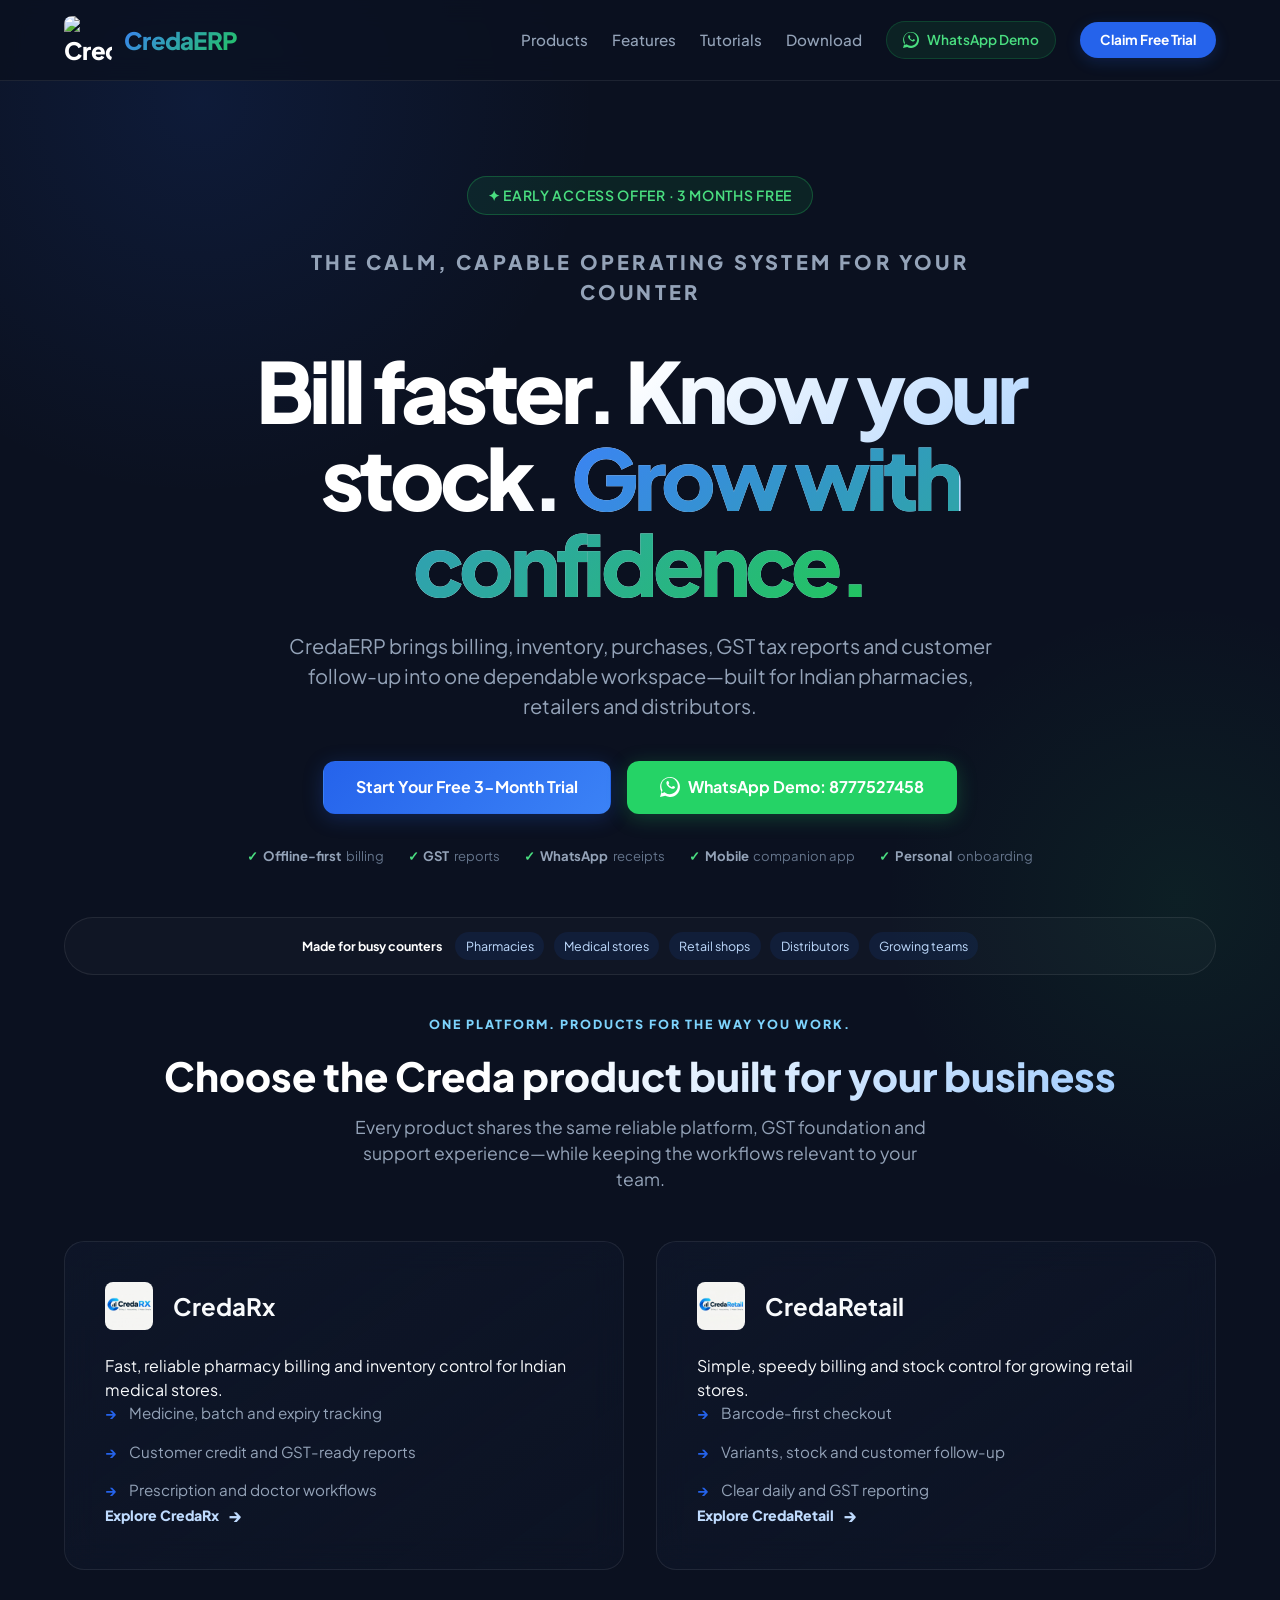
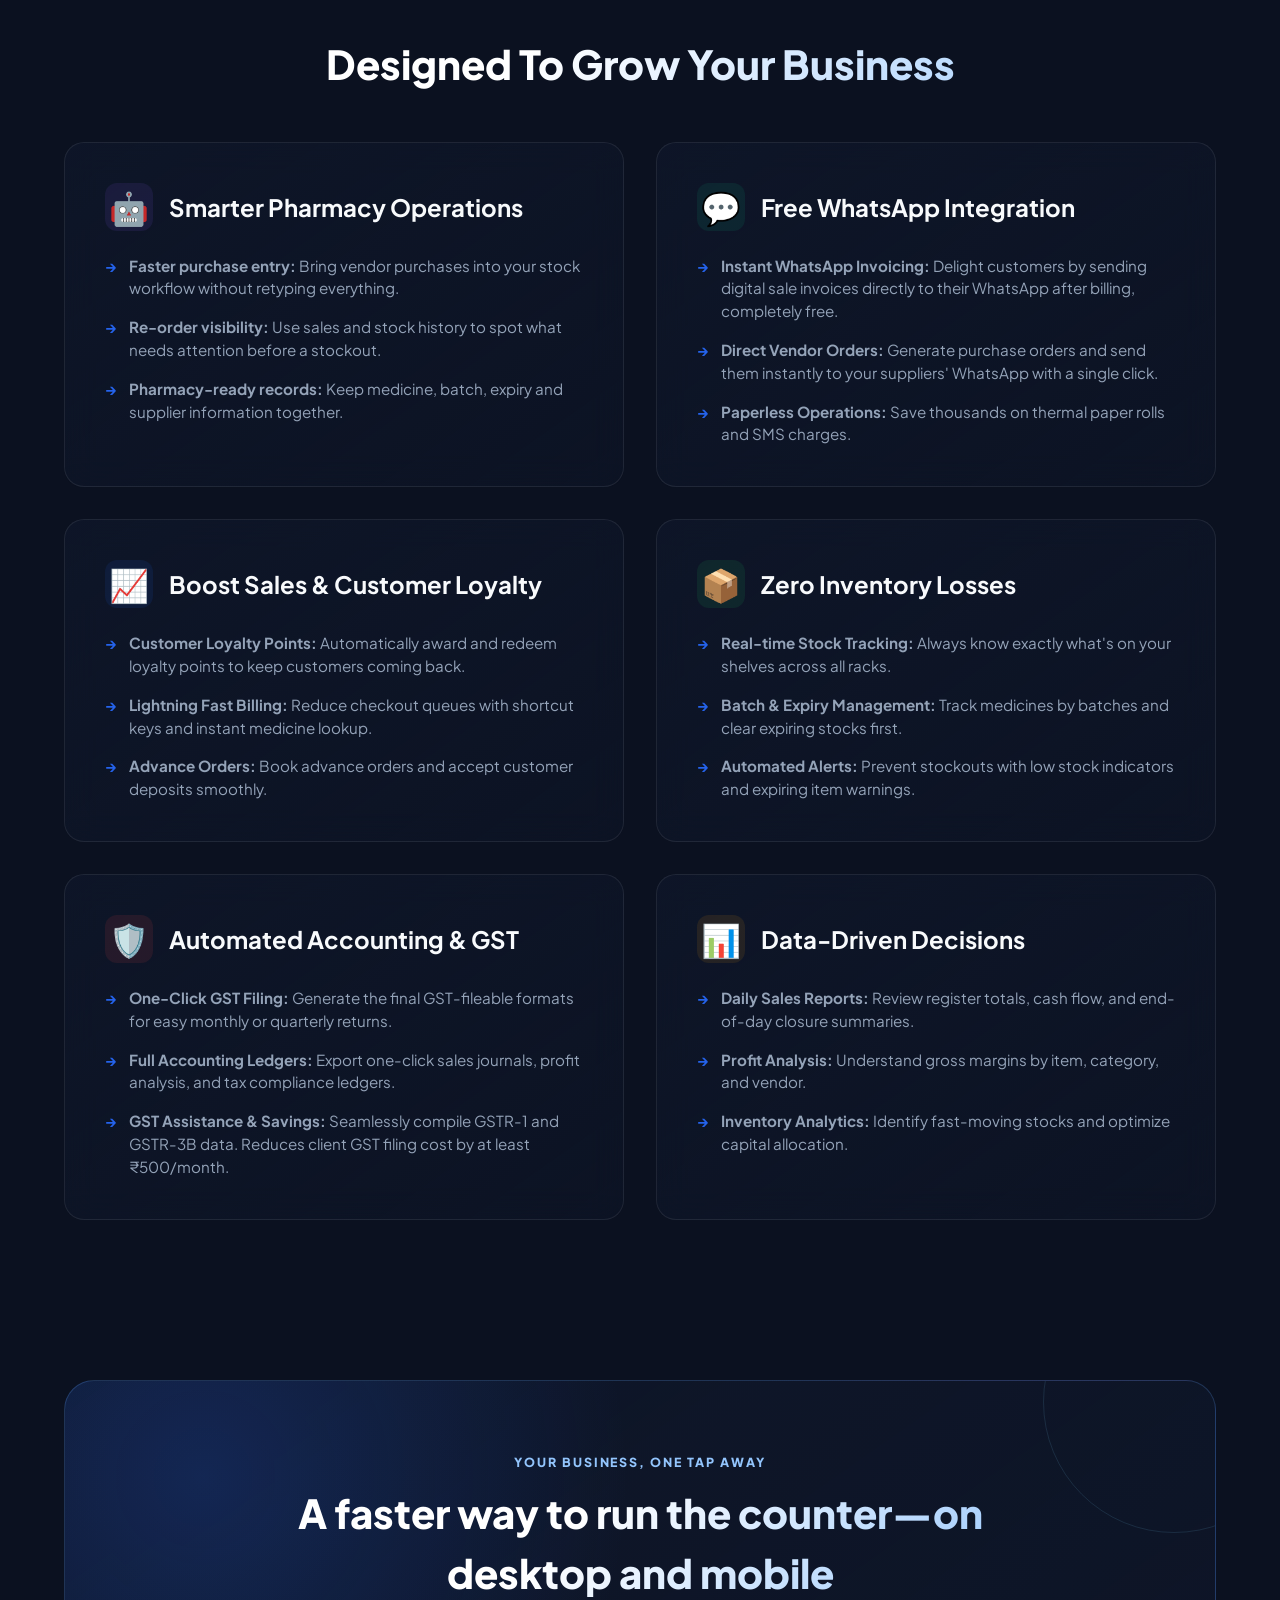
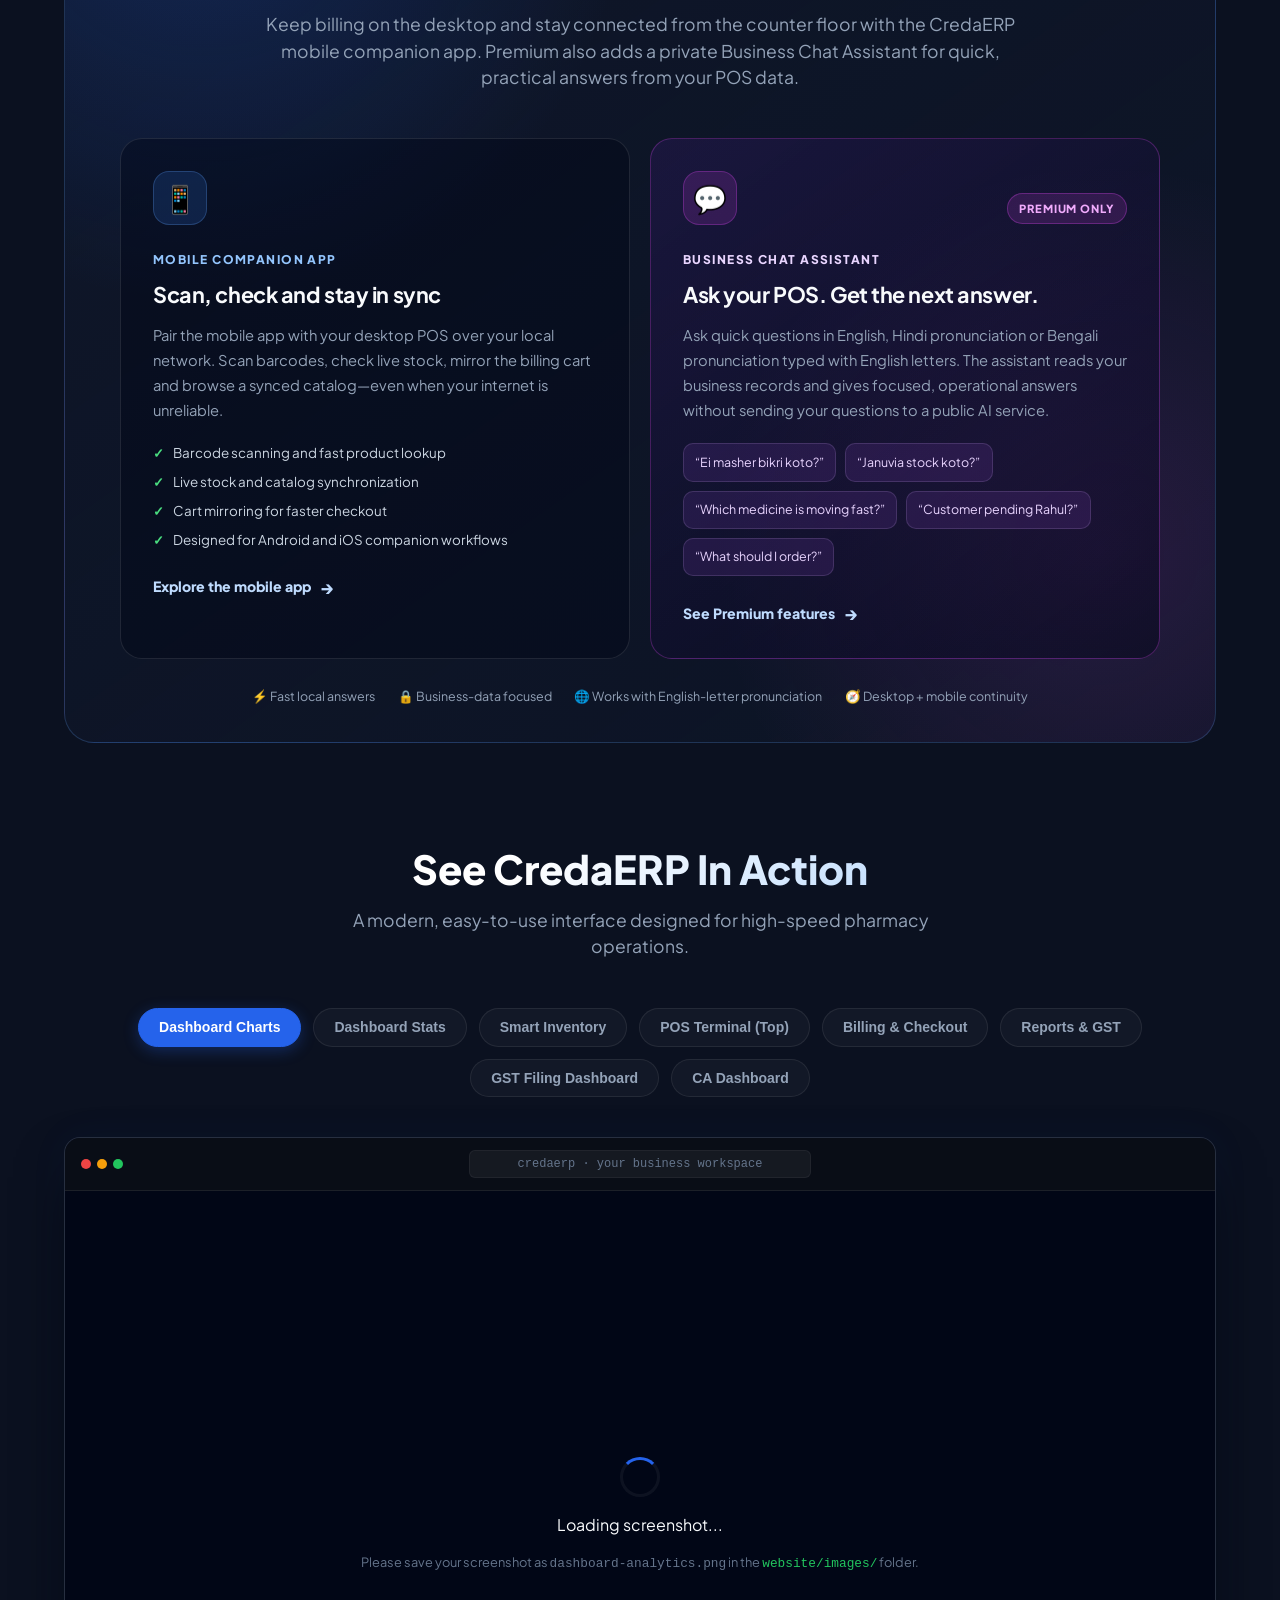
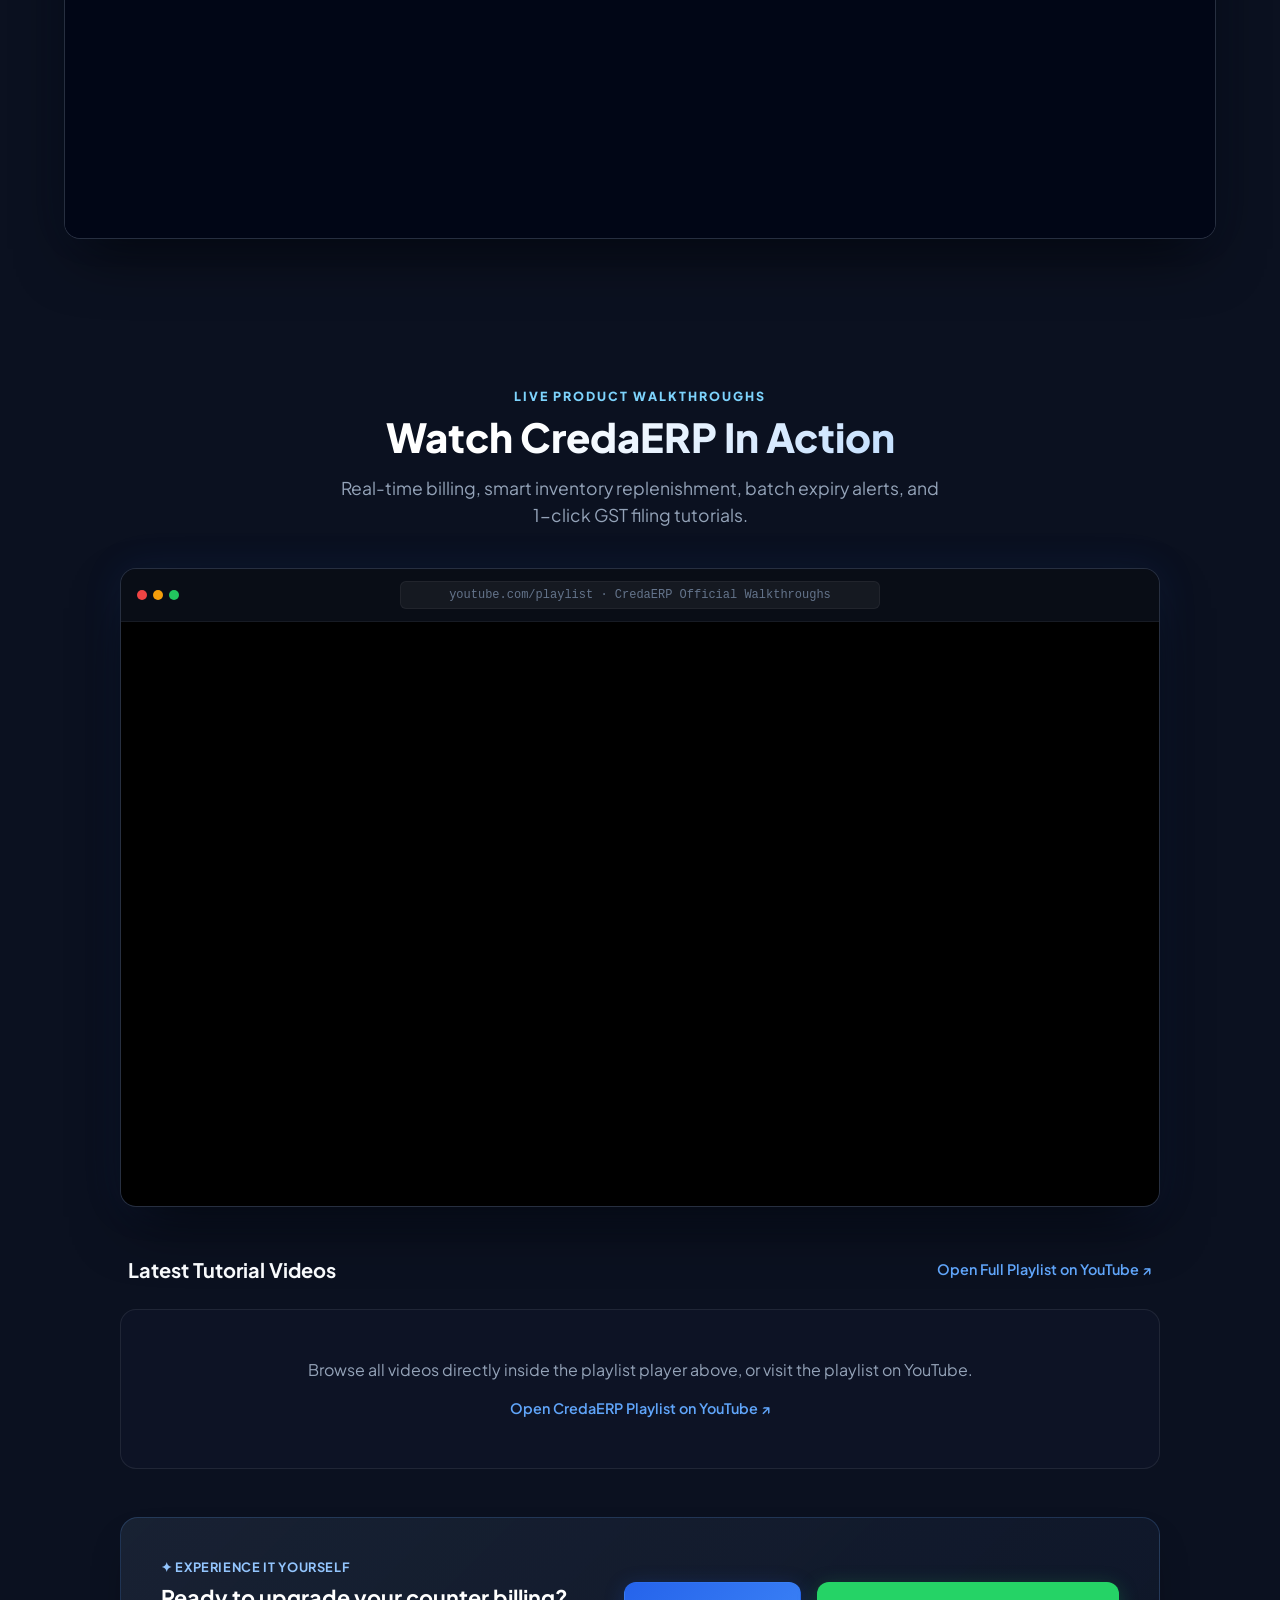
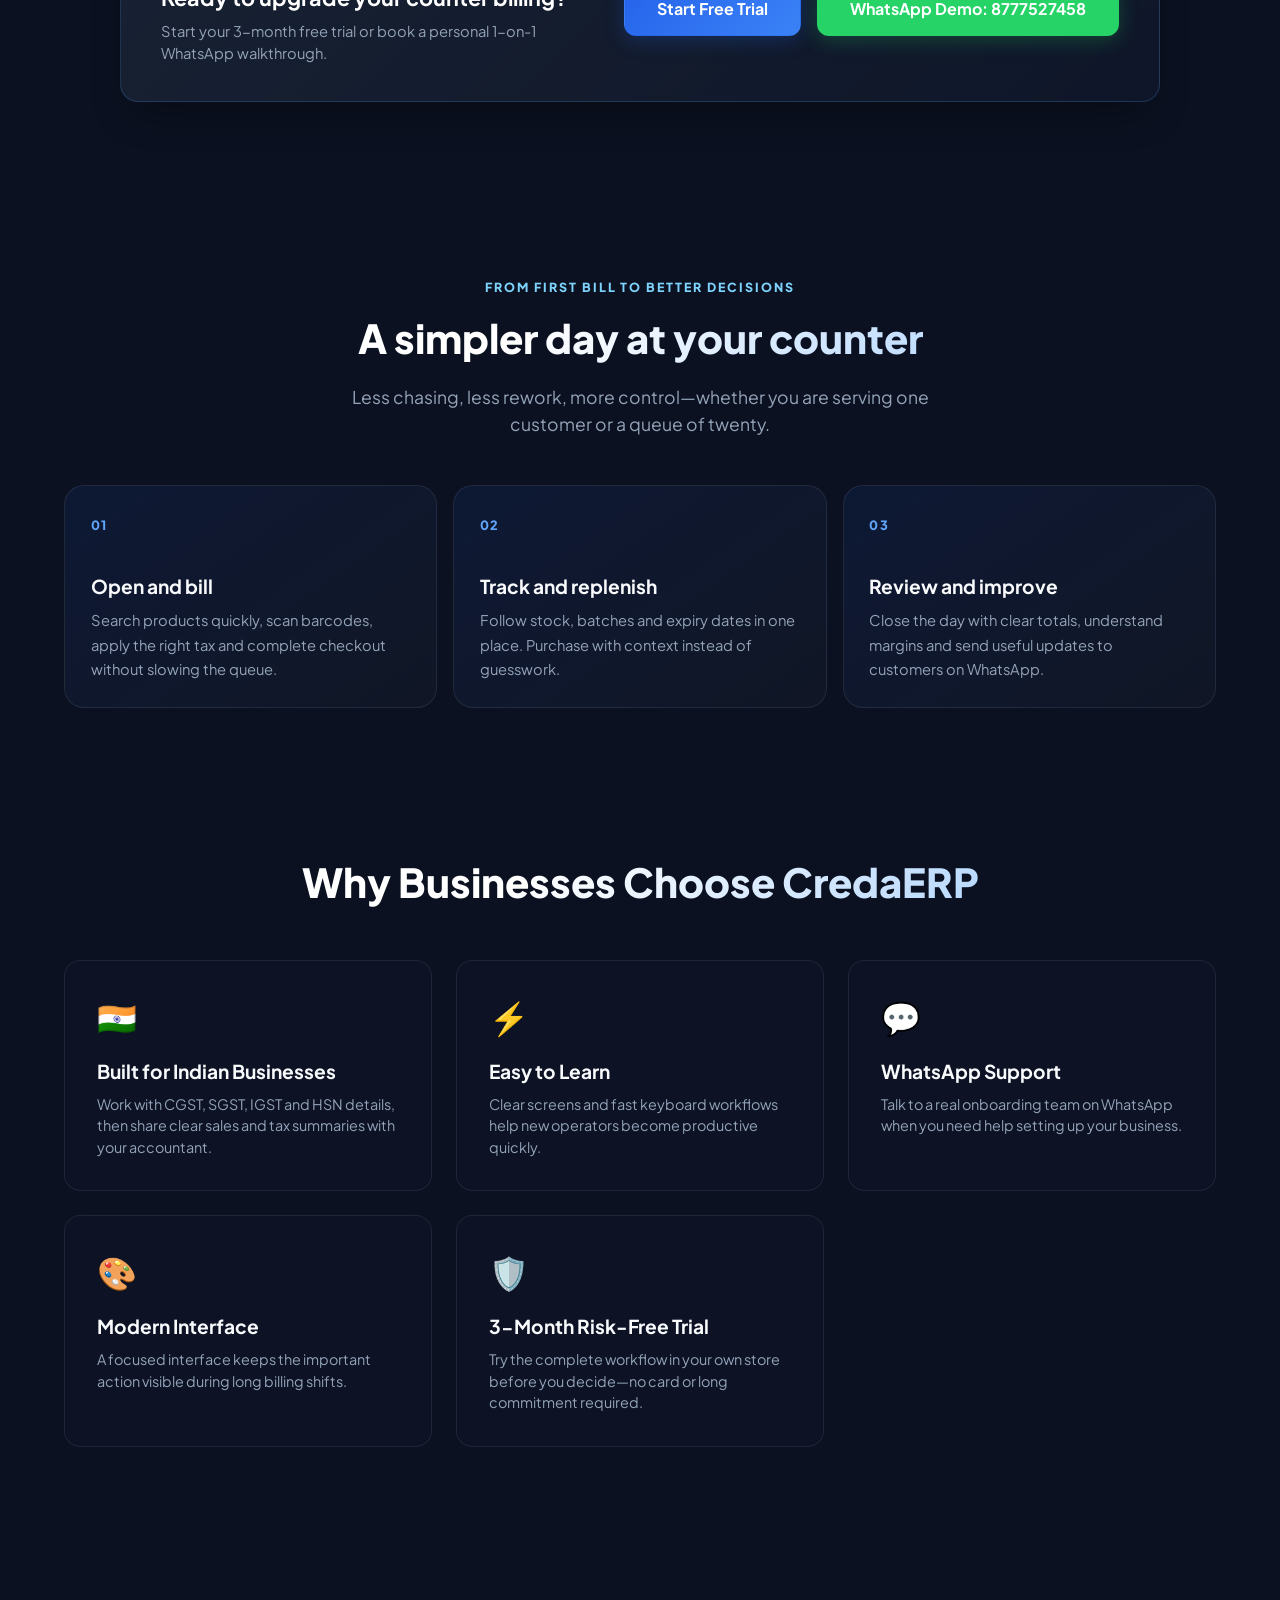
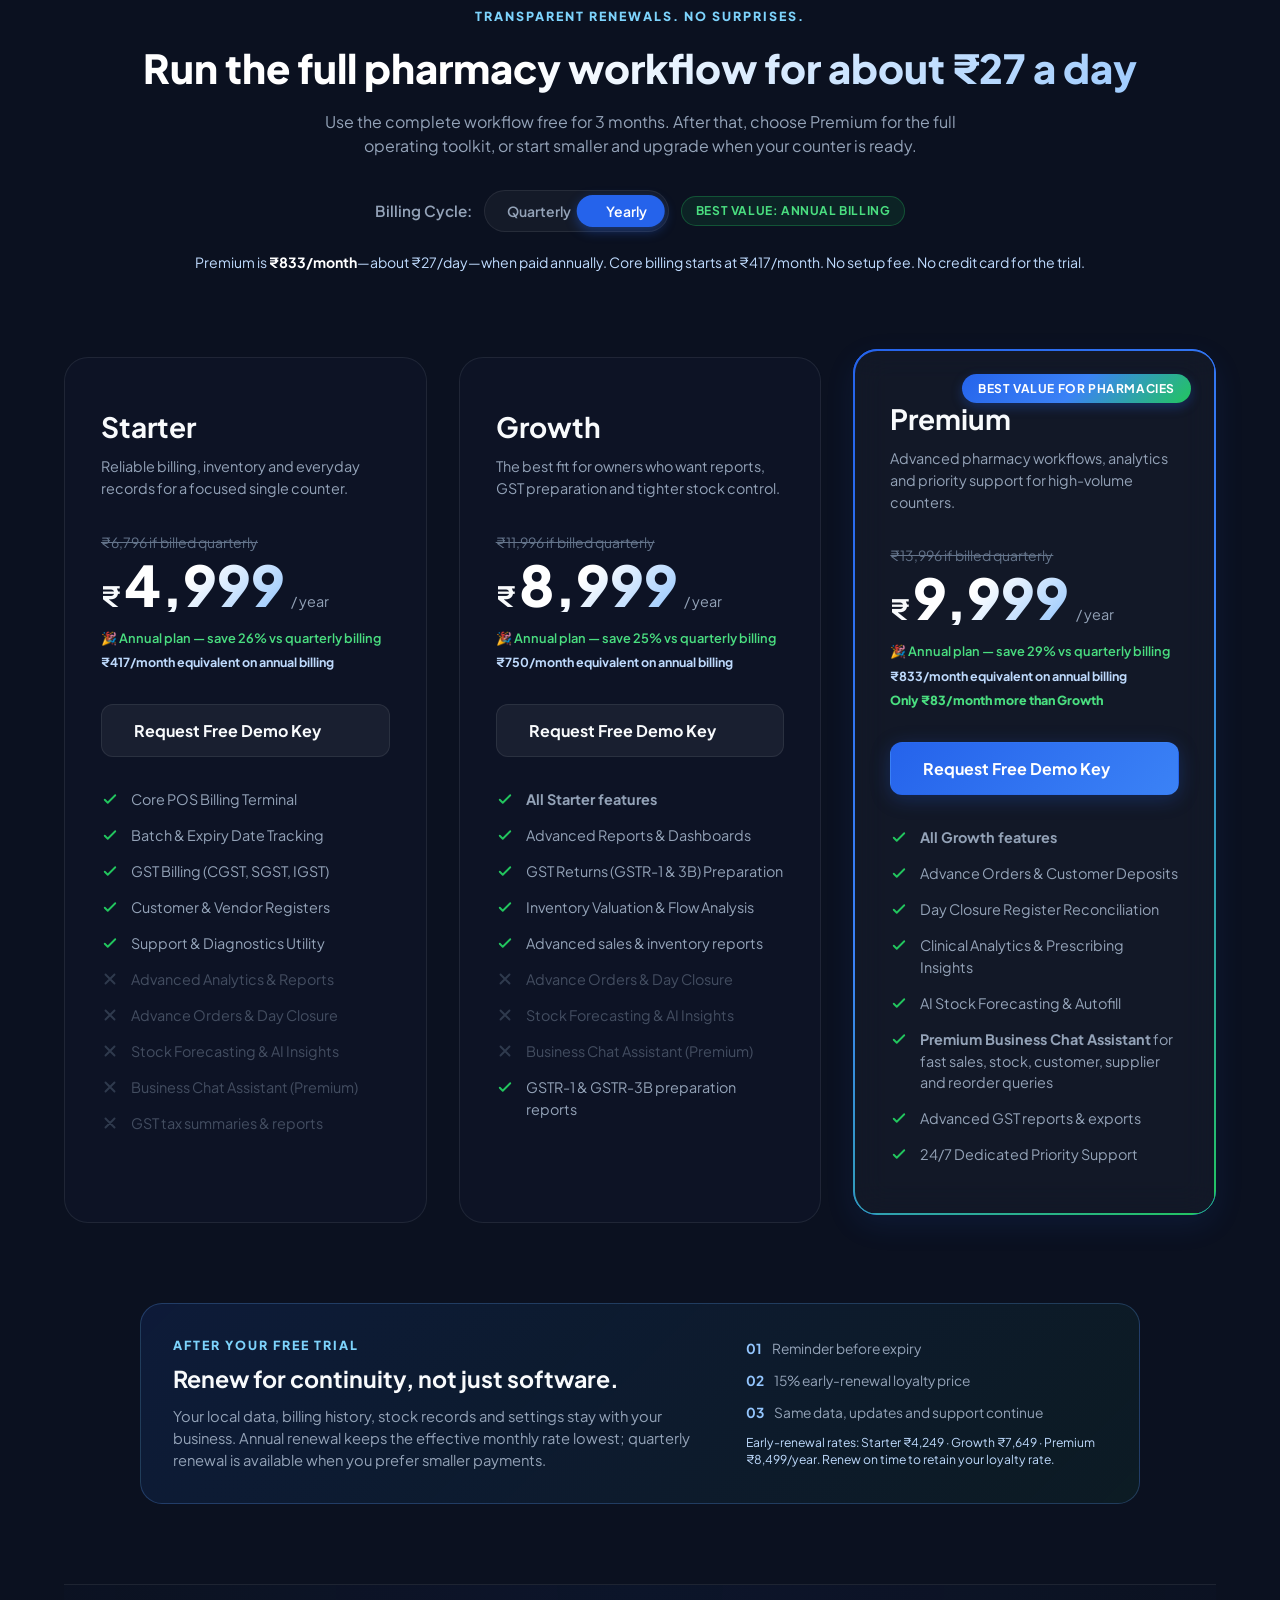
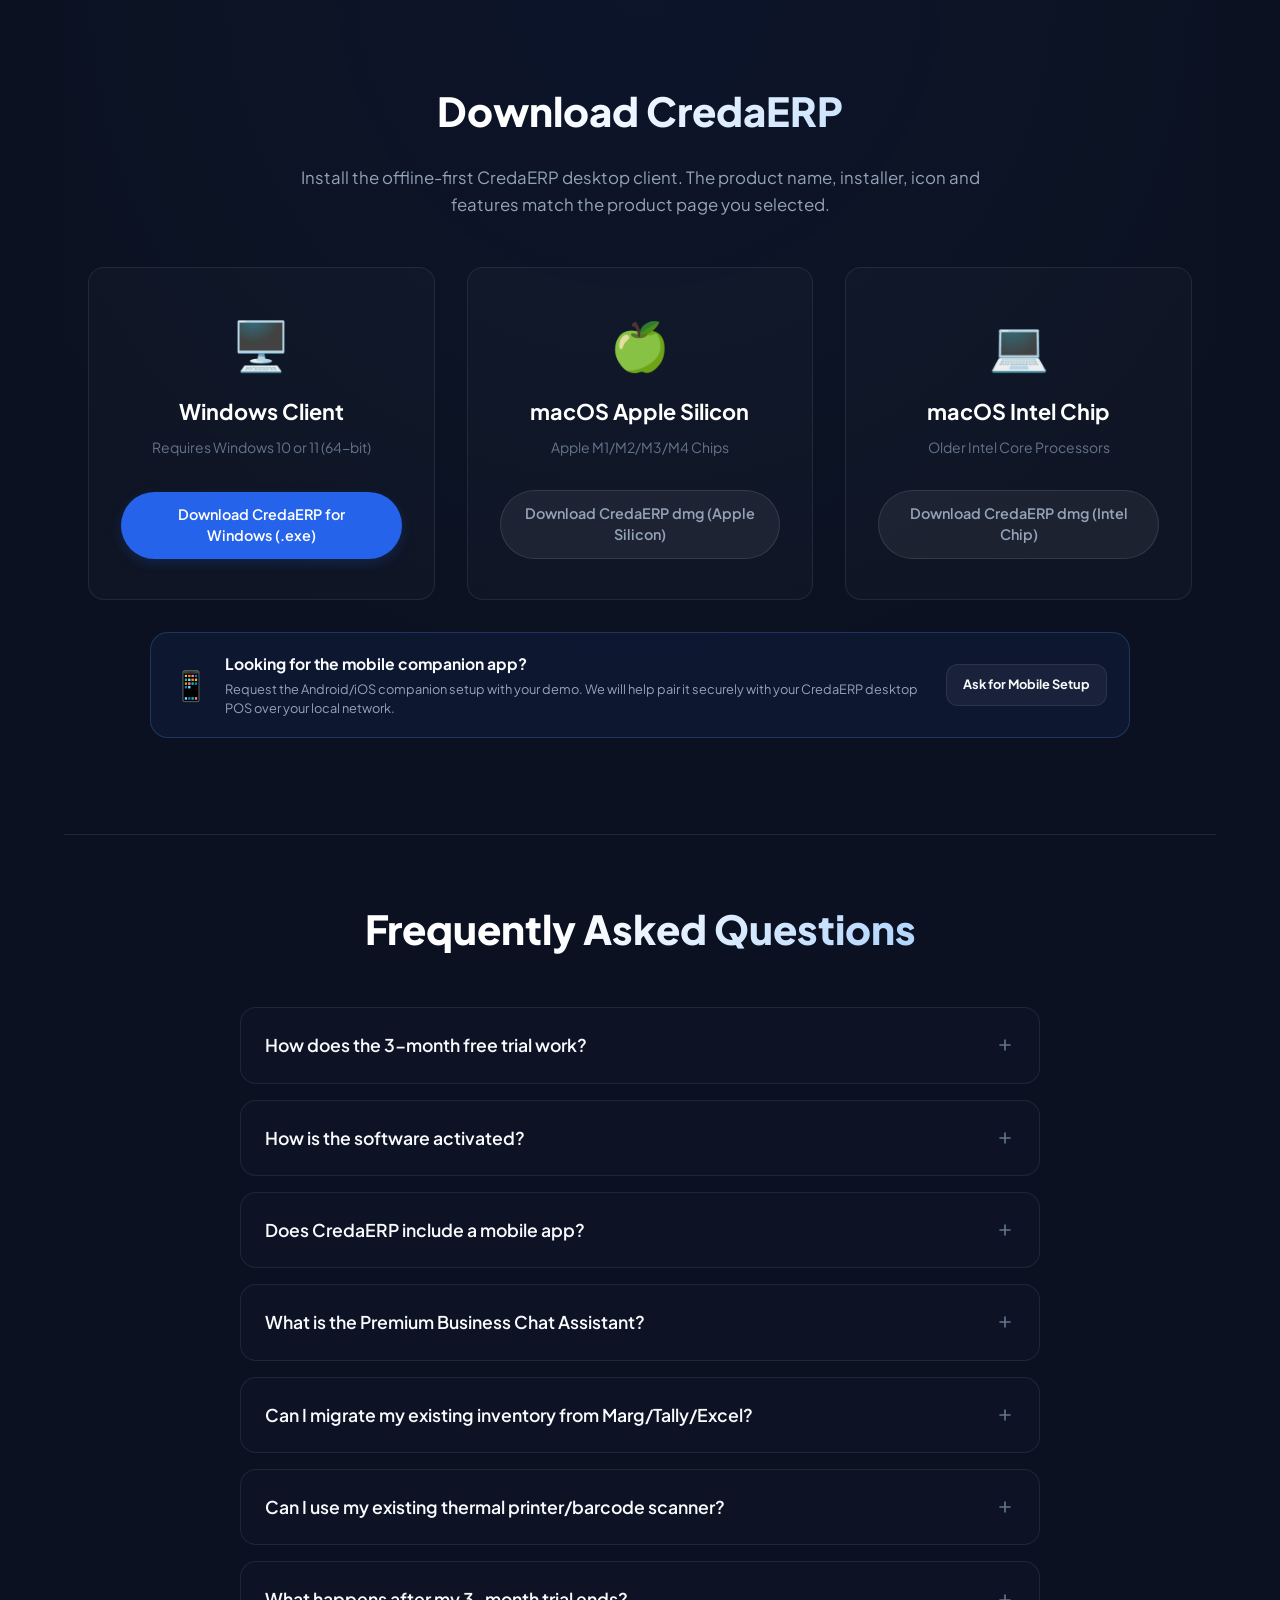
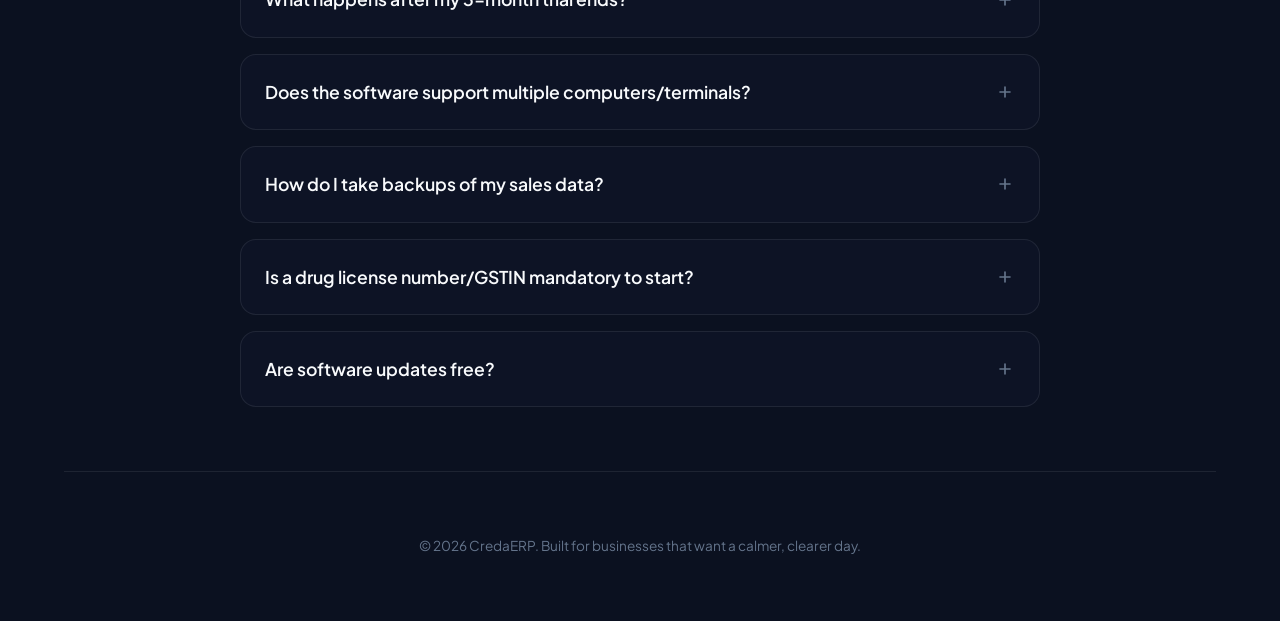
==== index.html @ e505ffbe "feat(landing): integrate auto-updating youtube playlist video showcase and tutorials section" ====
<!DOCTYPE html>
<html lang="en">
<head>
    <meta charset="UTF-8">
    <meta name="viewport" content="width=device-width, initial-scale=1.0">
    <title>CredaERP | Fast, Offline Billing & Inventory Software for Indian Businesses</title>
    <meta name="description" content="Run your pharmacy, retail shop or distribution counter with fast offline billing, batch and expiry control, GST-ready reports, WhatsApp receipts and simple business insights. Try CredaERP free for 3 months.">
    <meta name="theme-color" content="#07111f">
    <link rel="stylesheet" href="style.css">
</head>
<body>

    <!-- Header Navigation -->
    <nav class="navbar">
        <div class="nav-container">
            <a href="#" class="logo">
                <img src="images/logo.jpg" alt="CredaERP Logo" class="logo-img">
                <span class="brand-wordmark">CredaERP</span>
            </a>
            <div class="nav-links">
                <a href="#products">Products</a>
                <a href="#features">Features</a>
                <a href="#tutorials">Tutorials</a>
                <a href="#download">Download</a>
                <a href="https://wa.me/918777527458" class="nav-whatsapp-btn" target="_blank">
                    <svg width="16" height="16" fill="currentColor" viewBox="0 0 24 24"><path d="M.057 24l1.687-6.163c-1.041-1.804-1.588-3.849-1.587-5.946C.06 5.348 5.397.01 12.008.01c3.202.001 6.212 1.246 8.477 3.514 2.266 2.268 3.507 5.28 3.505 8.484-.004 6.657-5.34 11.997-11.953 11.997-2.005-.001-3.973-.502-5.724-1.458L0 24zm6.59-4.846c1.6.95 3.188 1.449 4.825 1.451 5.436 0 9.859-4.42 9.863-9.864.002-2.634-1.02-5.11-2.884-6.978C16.59 1.897 14.113.872 11.477.872c-5.448 0-9.873 4.417-9.877 9.861-.001 1.77.461 3.5 1.34 5.024l-.993 3.63 3.71-.973zm11.365-7.447c-.29-.145-1.716-.848-1.982-.946-.265-.097-.459-.145-.653.145-.19.29-.738.946-.906 1.14-.167.19-.335.213-.625.069-1.523-.76-2.585-1.286-3.606-3.045-.27-.463.27-.429.773-1.43.084-.17.042-.317-.02-.463-.063-.146-.554-1.336-.76-1.83-.2-.485-.404-.42-.554-.427-.143-.008-.308-.009-.473-.009-.166 0-.436.062-.663.308-.228.246-.87.85-.87 2.07 0 1.22.887 2.4.985 2.54.097.14 1.745 2.664 4.225 3.733.59.255 1.05.407 1.41.52.593.189 1.133.162 1.558.098.474-.071 1.716-.7 1.96-1.378.246-.677.246-1.258.172-1.378-.074-.12-.27-.193-.56-.338z"/></svg>
                    WhatsApp Demo
                </a>
                <a href="#pricing" class="nav-cta-btn">Claim Free Trial</a>
            </div>
        </div>
    </nav>

    <div class="container">
        <!-- Hero Section -->
        <header class="hero">
            <div class="trial-badge">
                ✦ Early access offer · 3 months free
            </div>
            <p class="hero-eyebrow">The calm, capable operating system for your counter</p>
            <h1>Bill faster. Know your stock. <span>Grow with confidence.</span></h1>
            <p>CredaERP brings billing, inventory, purchases, GST tax reports and customer follow-up into one dependable workspace—built for Indian pharmacies, retailers and distributors.</p>
            
            <div class="hero-ctas">
                <a href="#pricing" class="cta-btn cta-btn-primary">Start Your Free 3-Month Trial</a>
                <a href="https://wa.me/918777527458" class="cta-btn cta-btn-whatsapp" target="_blank">
                    <svg width="20" height="20" fill="currentColor" viewBox="0 0 24 24" style="margin-right: 8px; vertical-align: middle;"><path d="M.057 24l1.687-6.163c-1.041-1.804-1.588-3.849-1.587-5.946C.06 5.348 5.397.01 12.008.01c3.202.001 6.212 1.246 8.477 3.514 2.266 2.268 3.507 5.28 3.505 8.484-.004 6.657-5.34 11.997-11.953 11.997-2.005-.001-3.973-.502-5.724-1.458L0 24zm6.59-4.846c1.6.95 3.188 1.449 4.825 1.451 5.436 0 9.859-4.42 9.863-9.864.002-2.634-1.02-5.11-2.884-6.978C16.59 1.897 14.113.872 11.477.872c-5.448 0-9.873 4.417-9.877 9.861-.001 1.77.461 3.5 1.34 5.024l-.993 3.63 3.71-.973zm11.365-7.447c-.29-.145-1.716-.848-1.982-.946-.265-.097-.459-.145-.653.145-.19.29-.738.946-.906 1.14-.167.19-.335.213-.625.069-1.523-.76-2.585-1.286-3.606-3.045-.27-.463.27-.429.773-1.43.084-.17.042-.317-.02-.463-.063-.146-.554-1.336-.76-1.83-.2-.485-.404-.42-.554-.427-.143-.008-.308-.009-.473-.009-.166 0-.436.062-.663.308-.228.246-.87.85-.87 2.07 0 1.22.887 2.4.985 2.54.097.14 1.745 2.664 4.225 3.733.59.255 1.05.407 1.41.52.593.189 1.133.162 1.558.098.474-.071 1.716-.7 1.96-1.378.246-.677.246-1.258.172-1.378-.074-.12-.27-.193-.56-.338z"/></svg>
                    WhatsApp Demo: 8777527458
                </a>
            </div>
            <div class="hero-proof-row" aria-label="CredaERP benefits">
                <span><b>Offline-first</b> billing</span>
                <span><b>GST</b> reports</span>
                <span><b>WhatsApp</b> receipts</span>
                <span><b>Mobile</b> companion app</span>
                <span><b>Personal</b> onboarding</span>
            </div>
        </header>

        <section class="audience-strip" aria-label="Who CredaERP is for">
            <span class="audience-label">Made for busy counters</span>
            <span>Pharmacies</span><span>Medical stores</span><span>Retail shops</span><span>Distributors</span><span>Growing teams</span>
        </section>

        <section class="products-section" id="products">
            <p class="section-kicker">One platform. Products for the way you work.</p>
            <h2 class="section-title">Choose the Creda product built for your business</h2>
            <p class="section-subtitle">Every product shares the same reliable platform, GST foundation and support experience—while keeping the workflows relevant to your team.</p>
            <div class="features-grid product-grid">
                <article class="feature-card product-card product-card-featured">
                    <div class="feature-card-header"><img class="product-logo" src="images/credarx_logo.png" alt="CredaRx logo"><h3>CredaRx</h3></div>
                    <p>Fast, reliable pharmacy billing and inventory control for Indian medical stores.</p>
                    <ul class="feature-bullets"><li>Medicine, batch and expiry tracking</li><li>Customer credit and GST-ready reports</li><li>Prescription and doctor workflows</li></ul>
                    <a class="inline-cta" href="products/credarx.html">Explore CredaRx <span>→</span></a>
                </article>
                <article class="feature-card product-card">
                    <div class="feature-card-header"><img class="product-logo" src="images/credaretail_logo.png" alt="CredaRetail logo"><h3>CredaRetail</h3></div>
                    <p>Simple, speedy billing and stock control for growing retail stores.</p>
                    <ul class="feature-bullets"><li>Barcode-first checkout</li><li>Variants, stock and customer follow-up</li><li>Clear daily and GST reporting</li></ul>
                    <a class="inline-cta" href="products/credaretail.html">Explore CredaRetail <span>→</span></a>
                </article>
            </div>
        </section>

        <!-- Feature Highlights Grid -->
        <section class="features-section" id="features">
            <h2 class="section-title">Designed To Grow Your Business</h2>
            <div class="features-grid">
                
                <!-- AI-Powered Efficiency -->
                <div class="feature-card">
                    <div class="feature-card-header">
                        <span class="feature-card-icon ai">🤖</span>
                        <h3>Smarter Pharmacy Operations</h3>
                    </div>
                    <ul class="feature-bullets">
                        <li><strong>Faster purchase entry:</strong> Bring vendor purchases into your stock workflow without retyping everything.</li>
                        <li><strong>Re-order visibility:</strong> Use sales and stock history to spot what needs attention before a stockout.</li>
                        <li><strong>Pharmacy-ready records:</strong> Keep medicine, batch, expiry and supplier information together.</li>
                    </ul>
                </div>

                <!-- Next-Gen Communication -->
                <div class="feature-card">
                    <div class="feature-card-header">
                        <span class="feature-card-icon chat">💬</span>
                        <h3>Free WhatsApp Integration</h3>
                    </div>
                    <ul class="feature-bullets">
                        <li><strong>Instant WhatsApp Invoicing:</strong> Delight customers by sending digital sale invoices directly to their WhatsApp after billing, completely free.</li>
                        <li><strong>Direct Vendor Orders:</strong> Generate purchase orders and send them instantly to your suppliers' WhatsApp with a single click.</li>
                        <li><strong>Paperless Operations:</strong> Save thousands on thermal paper rolls and SMS charges.</li>
                    </ul>
                </div>

                <!-- Increase Sales & Retention -->
                <div class="feature-card">
                    <div class="feature-card-header">
                        <span class="feature-card-icon sales">📈</span>
                        <h3>Boost Sales & Customer Loyalty</h3>
                    </div>
                    <ul class="feature-bullets">
                        <li><strong>Customer Loyalty Points:</strong> Automatically award and redeem loyalty points to keep customers coming back.</li>
                        <li><strong>Lightning Fast Billing:</strong> Reduce checkout queues with shortcut keys and instant medicine lookup.</li>
                        <li><strong>Advance Orders:</strong> Book advance orders and accept customer deposits smoothly.</li>
                    </ul>
                </div>

                <!-- Reduce Inventory Losses -->
                <div class="feature-card">
                    <div class="feature-card-header">
                        <span class="feature-card-icon inventory">📦</span>
                        <h3>Zero Inventory Losses</h3>
                    </div>
                    <ul class="feature-bullets">
                        <li><strong>Real-time Stock Tracking:</strong> Always know exactly what's on your shelves across all racks.</li>
                        <li><strong>Batch & Expiry Management:</strong> Track medicines by batches and clear expiring stocks first.</li>
                        <li><strong>Automated Alerts:</strong> Prevent stockouts with low stock indicators and expiring item warnings.</li>
                    </ul>
                </div>

                <!-- Save Time On Compliance -->
                <div class="feature-card">
                    <div class="feature-card-header">
                        <span class="feature-card-icon compliance">🛡️</span>
                        <h3>Automated Accounting & GST</h3>
                    </div>
                    <ul class="feature-bullets">
                        <li><strong>One-Click GST Filing:</strong> Generate the final GST-fileable formats for easy monthly or quarterly returns.</li>
                        <li><strong>Full Accounting Ledgers:</strong> Export one-click sales journals, profit analysis, and tax compliance ledgers.</li>
                        <li><strong>GST Assistance & Savings:</strong> Seamlessly compile GSTR-1 and GSTR-3B data. Reduces client GST filing cost by at least ₹500/month.</li>
                    </ul>
                </div>

                <!-- Make Better Decisions -->
                <div class="feature-card">
                    <div class="feature-card-header">
                        <span class="feature-card-icon decisions">📊</span>
                        <h3>Data-Driven Decisions</h3>
                    </div>
                    <ul class="feature-bullets">
                        <li><strong>Daily Sales Reports:</strong> Review register totals, cash flow, and end-of-day closure summaries.</li>
                        <li><strong>Profit Analysis:</strong> Understand gross margins by item, category, and vendor.</li>
                        <li><strong>Inventory Analytics:</strong> Identify fast-moving stocks and optimize capital allocation.</li>
                    </ul>
                </div>

            </div>
        </section>

        <!-- Premium Assistant + Mobile App -->
        <section class="assistant-mobile-section" id="mobile-assistant">
            <div class="section-kicker">Your business, one tap away</div>
            <h2 class="section-title">A faster way to run the counter—on desktop and mobile</h2>
            <p class="section-subtitle">Keep billing on the desktop and stay connected from the counter floor with the CredaERP mobile companion app. Premium also adds a private Business Chat Assistant for quick, practical answers from your POS data.</p>

            <div class="assistant-mobile-grid">
                <article class="assistant-mobile-card mobile-app-card">
                    <div class="assistant-card-icon">📱</div>
                    <span class="assistant-card-label">Mobile companion app</span>
                    <h3>Scan, check and stay in sync</h3>
                    <p>Pair the mobile app with your desktop POS over your local network. Scan barcodes, check live stock, mirror the billing cart and browse a synced catalog—even when your internet is unreliable.</p>
                    <ul class="assistant-check-list">
                        <li>Barcode scanning and fast product lookup</li>
                        <li>Live stock and catalog synchronization</li>
                        <li>Cart mirroring for faster checkout</li>
                        <li>Designed for Android and iOS companion workflows</li>
                    </ul>
                    <a href="#download" class="inline-cta">Explore the mobile app <span>→</span></a>
                </article>

                <article class="assistant-mobile-card business-chat-card">
                    <div class="assistant-card-topline"><div class="assistant-card-icon">💬</div><span class="premium-pill">Premium only</span></div>
                    <span class="assistant-card-label">Business Chat Assistant</span>
                    <h3>Ask your POS. Get the next answer.</h3>
                    <p>Ask quick questions in English, Hindi pronunciation or Bengali pronunciation typed with English letters. The assistant reads your business records and gives focused, operational answers without sending your questions to a public AI service.</p>
                    <div class="chat-question-cloud" aria-label="Example Business Chat questions">
                        <span>“Ei masher bikri koto?”</span>
                        <span>“Januvia stock koto?”</span>
                        <span>“Which medicine is moving fast?”</span>
                        <span>“Customer pending Rahul?”</span>
                        <span>“What should I order?”</span>
                    </div>
                    <a href="#pricing" class="inline-cta">See Premium features <span>→</span></a>
                </article>
            </div>

            <div class="assistant-trust-row">
                <span>⚡ Fast local answers</span>
                <span>🔒 Business-data focused</span>
                <span>🌐 Works with English-letter pronunciation</span>
                <span>🧭 Desktop + mobile continuity</span>
            </div>
        </section>

        <!-- Interactive Screenshots Showcase -->
        <section class="screenshots-section" id="screenshots">
            <h2 class="section-title">See CredaERP In Action</h2>
            <p class="section-subtitle">A modern, easy-to-use interface designed for high-speed pharmacy operations.</p>
            
            <div class="screenshots-tabs" id="screenshot-tabs">
                <button class="tab-btn active" data-screenshot="0">Dashboard Charts</button>
                <button class="tab-btn" data-screenshot="1">Dashboard Stats</button>
                <button class="tab-btn" data-screenshot="2">Smart Inventory</button>
                <button class="tab-btn" data-screenshot="3">POS Terminal (Top)</button>
                <button class="tab-btn" data-screenshot="4">Billing & Checkout</button>
                <button class="tab-btn" data-screenshot="5">Reports & GST</button>
                <button class="tab-btn" data-screenshot="6">GST Filing Dashboard</button>
                <button class="tab-btn" data-screenshot="7">CA Dashboard</button>
            </div>

            <!-- macOS Style Browser Mockup -->
            <div class="browser-mockup">
                <div class="browser-header">
                    <div class="browser-buttons">
                        <span class="dot red"></span>
                        <span class="dot yellow"></span>
                        <span class="dot green"></span>
                    </div>
                    <div class="browser-address">credaerp · your business workspace</div>
                </div>
                <div class="browser-content">
                    <div class="screenshot-container">
                        <!-- Active images will swap here -->
                        <img src="images/dashboard-analytics.png" alt="CredaERP Dashboard Charts" class="screenshot-img active" id="screenshot-img">
                        
                        <!-- Fallback CSS Mockup in case image is missing -->
                        <div class="screenshot-fallback" id="screenshot-fallback">
                            <div class="fallback-spinner"></div>
                            <p>Loading screenshot...</p>
                            <span style="font-size: 0.8rem; color: var(--text-muted);">Please save your screenshot as <code id="fallback-filename">dashboard-analytics.png</code> in the <code style="color:var(--color-secondary)">website/images/</code> folder.</span>
                        </div>
                    </div>
                </div>
            </div>
        </section>

        <!-- Live Video Tutorials & Walkthroughs (Auto-synced from YouTube Playlist) -->
        <section class="video-tutorials-section" id="tutorials">
            <div class="tutorials-header">
                <span class="section-kicker">Live Product Walkthroughs</span>
                <h2 class="section-title">Watch CredaERP In Action</h2>
                <p class="section-subtitle">Real-time billing, smart inventory replenishment, batch expiry alerts, and 1-click GST filing tutorials.</p>
            </div>

            <!-- Active Featured Video Player Mockup -->
            <div class="video-player-container">
                <div class="browser-header video-player-header">
                    <div class="browser-buttons">
                        <span class="dot red"></span>
                        <span class="dot yellow"></span>
                        <span class="dot green"></span>
                    </div>
                    <div class="browser-address">youtube.com/playlist · CredaERP Official Walkthroughs</div>
                </div>
                <div class="featured-player-wrapper" id="featured-video-player">
                    <iframe 
                        id="main-yt-frame" 
                        src="https://www.youtube-nocookie.com/embed/videoseries?list=PLNe_ICSHlhmI" 
                        title="CredaERP Video Tutorials" 
                        allow="accelerometer; autoplay; clipboard-write; encrypted-media; gyroscope; picture-in-picture; web-share" 
                        allowfullscreen>
                    </iframe>
                </div>
            </div>

            <!-- Dynamic Playlist Video Grid -->
            <div class="video-grid-header">
                <h3>Latest Tutorial Videos</h3>
                <a href="https://www.youtube.com/playlist?list=PLNe_ICSHlhmI" target="_blank" rel="noopener noreferrer" class="view-all-link">
                    Open Full Playlist on YouTube ↗
                </a>
            </div>

            <div id="video-grid" class="video-grid" data-playlist="PLNe_ICSHlhmI">
                <div class="video-loading-placeholder">
                    <div class="fallback-spinner"></div>
                    <p>Loading latest videos from YouTube playlist...</p>
                </div>
            </div>

            <!-- Video Section Conversion Box -->
            <div class="video-cta-card">
                <div class="video-cta-content">
                    <span class="video-cta-badge">✦ Experience it yourself</span>
                    <h3>Ready to upgrade your counter billing?</h3>
                    <p>Start your 3-month free trial or book a personal 1-on-1 WhatsApp walkthrough.</p>
                </div>
                <div class="video-cta-actions">
                    <a href="#pricing" class="cta-btn cta-btn-primary">Start Free Trial</a>
                    <a href="https://wa.me/918777527458?text=Hi%2C%20I%20watched%20the%20CredaERP%20video%20demo%20and%20want%20a%20live%20walkthrough" class="cta-btn cta-btn-whatsapp" target="_blank">
                        WhatsApp Demo: 8777527458
                    </a>
                </div>
            </div>
        </section>

        <!-- Product Journey -->
        <section class="journey-section" id="journey">
            <p class="section-kicker">From first bill to better decisions</p>
            <h2 class="section-title">A simpler day at your counter</h2>
            <p class="section-subtitle">Less chasing, less rework, more control—whether you are serving one customer or a queue of twenty.</p>
            <div class="journey-grid">
                <article class="journey-card"><span>01</span><h3>Open and bill</h3><p>Search products quickly, scan barcodes, apply the right tax and complete checkout without slowing the queue.</p></article>
                <article class="journey-card"><span>02</span><h3>Track and replenish</h3><p>Follow stock, batches and expiry dates in one place. Purchase with context instead of guesswork.</p></article>
                <article class="journey-card"><span>03</span><h3>Review and improve</h3><p>Close the day with clear totals, understand margins and send useful updates to customers on WhatsApp.</p></article>
            </div>
        </section>

        <!-- Why Choose CredaERP -->
        <section class="why-us-section" id="why-us">
            <h2 class="section-title">Why Businesses Choose CredaERP</h2>
            <div class="why-us-grid">
                <div class="why-card">
                    <span class="why-icon">🇮🇳</span>
                    <h4>Built for Indian Businesses</h4>
                    <p>Work with CGST, SGST, IGST and HSN details, then share clear sales and tax summaries with your accountant.</p>
                </div>
                <div class="why-card">
                    <span class="why-icon">⚡</span>
                    <h4>Easy to Learn</h4>
                    <p>Clear screens and fast keyboard workflows help new operators become productive quickly.</p>
                </div>
                <div class="why-card">
                    <span class="why-icon">💬</span>
                    <h4>WhatsApp Support</h4>
                    <p>Talk to a real onboarding team on WhatsApp when you need help setting up your business.</p>
                </div>
                <div class="why-card">
                    <span class="why-icon">🎨</span>
                    <h4>Modern Interface</h4>
                    <p>A focused interface keeps the important action visible during long billing shifts.</p>
                </div>
                <div class="why-card">
                    <span class="why-icon">🛡️</span>
                    <h4>3-Month Risk-Free Trial</h4>
                    <p>Try the complete workflow in your own store before you decide—no card or long commitment required.</p>
                </div>
            </div>
        </section>

        <!-- Pricing / Licensing Section -->
        <section class="pricing-section" id="pricing">
            <p class="section-kicker">Transparent renewals. No surprises.</p>
            <h2 class="section-title">Run the full pharmacy workflow for about ₹27 a day</h2>
            <p class="pricing-intro">Use the complete workflow free for 3 months. After that, choose Premium for the full operating toolkit, or start smaller and upgrade when your counter is ready.</p>
            
            <!-- Controls Section -->
            <div class="controls-container">
                <!-- Billing Toggle -->
                <div class="toggle-label">
                    <span style="font-weight: 600; font-size: 0.95rem; color: var(--text-secondary);">Billing Cycle:</span>
                    <div class="toggle-group billing-toggle annually" id="billing-toggle">
                        <div class="slider-indicator"></div>
                        <button class="toggle-btn" data-period="quarterly">Quarterly</button>
                        <button class="toggle-btn active" data-period="yearly">Yearly</button>
                    </div>
                    <span class="save-badge">Best value: annual billing</span>
                </div>
                <p class="pricing-value-note">Premium is <strong>₹833/month</strong>—about ₹27/day—when paid annually. Core billing starts at ₹417/month. No setup fee. No credit card for the trial.</p>
            </div>

            <!-- Pricing Grid -->
            <div class="pricing-grid">
                <!-- Starter Card -->
                <div class="pricing-card" id="card-starter">
                    <div class="card-header">
                        <h2>Starter</h2>
                        <p>Reliable billing, inventory and everyday records for a focused single counter.</p>
                    </div>
                    
                    <div class="card-pricing">
                        <span class="original-price" id="starter-original"></span>
                        <div class="price-value-container">
                            <span class="price-currency" id="starter-currency">₹</span>
                            <span class="price-amount" id="starter-amount">699</span>
                            <span class="price-period" id="starter-period">/ quarter</span>
                        </div>
                        <div class="price-trial-info" id="starter-trial-info">✨ 3 months free, then renew annually</div>
                        <div class="monthly-equivalent" id="starter-equivalent">₹417/month equivalent on annual billing</div>
                    </div>

                    <a href="#" class="cta-btn cta-btn-secondary open-modal-btn" data-plan="Starter">Request Free Demo Key</a>

                    <ul class="features-list">
                        <li>
                            <svg class="feature-icon check" fill="none" stroke="currentColor" viewBox="0 0 24 24" xmlns="http://www.w3.org/2000/svg"><path stroke-linecap="round" stroke-linejoin="round" stroke-width="2.5" d="M5 13l4 4L19 7"></path></svg>
                            <span>Core POS Billing Terminal</span>
                        </li>
                        <li>
                            <svg class="feature-icon check" fill="none" stroke="currentColor" viewBox="0 0 24 24" xmlns="http://www.w3.org/2000/svg"><path stroke-linecap="round" stroke-linejoin="round" stroke-width="2.5" d="M5 13l4 4L19 7"></path></svg>
                            <span>Batch & Expiry Date Tracking</span>
                        </li>
                        <li>
                            <svg class="feature-icon check" fill="none" stroke="currentColor" viewBox="0 0 24 24" xmlns="http://www.w3.org/2000/svg"><path stroke-linecap="round" stroke-linejoin="round" stroke-width="2.5" d="M5 13l4 4L19 7"></path></svg>
                            <span>GST Billing (CGST, SGST, IGST)</span>
                        </li>
                        <li>
                            <svg class="feature-icon check" fill="none" stroke="currentColor" viewBox="0 0 24 24" xmlns="http://www.w3.org/2000/svg"><path stroke-linecap="round" stroke-linejoin="round" stroke-width="2.5" d="M5 13l4 4L19 7"></path></svg>
                            <span>Customer & Vendor Registers</span>
                        </li>
                        <li>
                            <svg class="feature-icon check" fill="none" stroke="currentColor" viewBox="0 0 24 24" xmlns="http://www.w3.org/2000/svg"><path stroke-linecap="round" stroke-linejoin="round" stroke-width="2.5" d="M5 13l4 4L19 7"></path></svg>
                            <span>Support & Diagnostics Utility</span>
                        </li>
                        <li class="unsupported">
                            <svg class="feature-icon cross" fill="none" stroke="currentColor" viewBox="0 0 24 24" xmlns="http://www.w3.org/2000/svg"><path stroke-linecap="round" stroke-linejoin="round" stroke-width="2.5" d="M6 18L18 6M6 6l12 12"></path></svg>
                            <span>Advanced Analytics & Reports</span>
                        </li>
                        <li class="unsupported">
                            <svg class="feature-icon cross" fill="none" stroke="currentColor" viewBox="0 0 24 24" xmlns="http://www.w3.org/2000/svg"><path stroke-linecap="round" stroke-linejoin="round" stroke-width="2.5" d="M6 18L18 6M6 6l12 12"></path></svg>
                            <span>Advance Orders & Day Closure</span>
                        </li>
                        <li class="unsupported">
                            <svg class="feature-icon cross" fill="none" stroke="currentColor" viewBox="0 0 24 24" xmlns="http://www.w3.org/2000/svg"><path stroke-linecap="round" stroke-linejoin="round" stroke-width="2.5" d="M6 18L18 6M6 6l12 12"></path></svg>
                            <span>Stock Forecasting & AI Insights</span>
                        </li>
                        <li class="unsupported">
                            <svg class="feature-icon cross" fill="none" stroke="currentColor" viewBox="0 0 24 24" xmlns="http://www.w3.org/2000/svg"><path stroke-linecap="round" stroke-linejoin="round" stroke-width="2.5" d="M6 18L18 6M6 6l12 12"></path></svg>
                            <span>Business Chat Assistant (Premium)</span>
                        </li>
                        <li class="unsupported">
                            <svg class="feature-icon cross" fill="none" stroke="currentColor" viewBox="0 0 24 24" xmlns="http://www.w3.org/2000/svg"><path stroke-linecap="round" stroke-linejoin="round" stroke-width="2.5" d="M6 18L18 6M6 6l12 12"></path></svg>
                            <span>GST tax summaries & reports</span>
                        </li>
                    </ul>
                </div>

                <!-- Growth Card -->
                <div class="pricing-card" id="card-growth">
                    <div class="card-header">
                        <h2>Growth</h2>
                        <p>The best fit for owners who want reports, GST preparation and tighter stock control.</p>
                    </div>
                    
                    <div class="card-pricing">
                        <span class="original-price" id="growth-original"></span>
                        <div class="price-value-container">
                            <span class="price-currency" id="growth-currency">₹</span>
                            <span class="price-amount" id="growth-amount">1,399</span>
                            <span class="price-period" id="growth-period">/ quarter</span>
                        </div>
                        <div class="price-trial-info" id="growth-trial-info">✨ 3 months free, then renew annually</div>
                        <div class="monthly-equivalent" id="growth-equivalent">₹750/month equivalent on annual billing</div>
                    </div>

                    <a href="#" class="cta-btn cta-btn-secondary open-modal-btn" data-plan="Growth">Request Free Demo Key</a>

                    <ul class="features-list">
                        <li>
                            <svg class="feature-icon check" fill="none" stroke="currentColor" viewBox="0 0 24 24" xmlns="http://www.w3.org/2000/svg"><path stroke-linecap="round" stroke-linejoin="round" stroke-width="2.5" d="M5 13l4 4L19 7"></path></svg>
                            <span><strong>All Starter features</strong></span>
                        </li>
                        <li>
                            <svg class="feature-icon check" fill="none" stroke="currentColor" viewBox="0 0 24 24" xmlns="http://www.w3.org/2000/svg"><path stroke-linecap="round" stroke-linejoin="round" stroke-width="2.5" d="M5 13l4 4L19 7"></path></svg>
                            <span>Advanced Reports & Dashboards</span>
                        </li>
                        <li>
                            <svg class="feature-icon check" fill="none" stroke="currentColor" viewBox="0 0 24 24" xmlns="http://www.w3.org/2000/svg"><path stroke-linecap="round" stroke-linejoin="round" stroke-width="2.5" d="M5 13l4 4L19 7"></path></svg>
                            <span>GST Returns (GSTR-1 & 3B) Preparation</span>
                        </li>
                        <li>
                            <svg class="feature-icon check" fill="none" stroke="currentColor" viewBox="0 0 24 24" xmlns="http://www.w3.org/2000/svg"><path stroke-linecap="round" stroke-linejoin="round" stroke-width="2.5" d="M5 13l4 4L19 7"></path></svg>
                            <span>Inventory Valuation & Flow Analysis</span>
                        </li>
                        <li>
                            <svg class="feature-icon check" fill="none" stroke="currentColor" viewBox="0 0 24 24" xmlns="http://www.w3.org/2000/svg"><path stroke-linecap="round" stroke-linejoin="round" stroke-width="2.5" d="M5 13l4 4L19 7"></path></svg>
                            <span>Advanced sales & inventory reports</span>
                        </li>
                        <li class="unsupported">
                            <svg class="feature-icon cross" fill="none" stroke="currentColor" viewBox="0 0 24 24" xmlns="http://www.w3.org/2000/svg"><path stroke-linecap="round" stroke-linejoin="round" stroke-width="2.5" d="M6 18L18 6M6 6l12 12"></path></svg>
                            <span>Advance Orders & Day Closure</span>
                        </li>
                        <li class="unsupported">
                            <svg class="feature-icon cross" fill="none" stroke="currentColor" viewBox="0 0 24 24" xmlns="http://www.w3.org/2000/svg"><path stroke-linecap="round" stroke-linejoin="round" stroke-width="2.5" d="M6 18L18 6M6 6l12 12"></path></svg>
                            <span>Stock Forecasting & AI Insights</span>
                        </li>
                        <li class="unsupported">
                            <svg class="feature-icon cross" fill="none" stroke="currentColor" viewBox="0 0 24 24" xmlns="http://www.w3.org/2000/svg"><path stroke-linecap="round" stroke-linejoin="round" stroke-width="2.5" d="M6 18L18 6M6 6l12 12"></path></svg>
                            <span>Business Chat Assistant (Premium)</span>
                        </li>
                        <li>
                            <svg class="feature-icon check" fill="none" stroke="currentColor" viewBox="0 0 24 24" xmlns="http://www.w3.org/2000/svg"><path stroke-linecap="round" stroke-linejoin="round" stroke-width="2.5" d="M5 13l4 4L19 7"></path></svg>
                            <span>GSTR-1 & GSTR-3B preparation reports</span>
                        </li>
                    </ul>
                </div>

                <!-- Premium Card -->
                <div class="pricing-card popular" id="card-premium">
                    <span class="card-badge">Best value for pharmacies</span>
                    <div class="card-header">
                        <h2>Premium</h2>
                        <p>Advanced pharmacy workflows, analytics and priority support for high-volume counters.</p>
                    </div>
                    
                    <div class="card-pricing">
                        <span class="original-price" id="premium-original"></span>
                        <div class="price-value-container">
                            <span class="price-currency" id="premium-currency">₹</span>
                            <span class="price-amount" id="premium-amount">1,699</span>
                            <span class="price-period" id="premium-period">/ quarter</span>
                        </div>
                        <div class="price-trial-info" id="premium-trial-info">✨ 3 months free, then renew annually</div>
                        <div class="monthly-equivalent" id="premium-equivalent">₹833/month equivalent on annual billing</div>
                        <div class="premium-upgrade-note" id="premium-upgrade-note">Only ₹84/month more than Growth</div>
                    </div>

                    <a href="#" class="cta-btn cta-btn-primary open-modal-btn" data-plan="Premium">Request Free Demo Key</a>

                    <ul class="features-list">
                        <li>
                            <svg class="feature-icon check" fill="none" stroke="currentColor" viewBox="0 0 24 24" xmlns="http://www.w3.org/2000/svg"><path stroke-linecap="round" stroke-linejoin="round" stroke-width="2.5" d="M5 13l4 4L19 7"></path></svg>
                            <span><strong>All Growth features</strong></span>
                        </li>
                        <li>
                            <svg class="feature-icon check" fill="none" stroke="currentColor" viewBox="0 0 24 24" xmlns="http://www.w3.org/2000/svg"><path stroke-linecap="round" stroke-linejoin="round" stroke-width="2.5" d="M5 13l4 4L19 7"></path></svg>
                            <span>Advance Orders & Customer Deposits</span>
                        </li>
                        <li>
                            <svg class="feature-icon check" fill="none" stroke="currentColor" viewBox="0 0 24 24" xmlns="http://www.w3.org/2000/svg"><path stroke-linecap="round" stroke-linejoin="round" stroke-width="2.5" d="M5 13l4 4L19 7"></path></svg>
                            <span>Day Closure Register Reconciliation</span>
                        </li>
                        <li>
                            <svg class="feature-icon check" fill="none" stroke="currentColor" viewBox="0 0 24 24" xmlns="http://www.w3.org/2000/svg"><path stroke-linecap="round" stroke-linejoin="round" stroke-width="2.5" d="M5 13l4 4L19 7"></path></svg>
                            <span>Clinical Analytics & Prescribing Insights</span>
                        </li>
                        <li>
                            <svg class="feature-icon check" fill="none" stroke="currentColor" viewBox="0 0 24 24" xmlns="http://www.w3.org/2000/svg"><path stroke-linecap="round" stroke-linejoin="round" stroke-width="2.5" d="M5 13l4 4L19 7"></path></svg>
                            <span>AI Stock Forecasting & Autofill</span>
                        </li>
                        <li>
                            <svg class="feature-icon check" fill="none" stroke="currentColor" viewBox="0 0 24 24" xmlns="http://www.w3.org/2000/svg"><path stroke-linecap="round" stroke-linejoin="round" stroke-width="2.5" d="M5 13l4 4L19 7"></path></svg>
                            <span><strong>Premium Business Chat Assistant</strong> for fast sales, stock, customer, supplier and reorder queries</span>
                        </li>
                        <li>
                            <svg class="feature-icon check" fill="none" stroke="currentColor" viewBox="0 0 24 24" xmlns="http://www.w3.org/2000/svg"><path stroke-linecap="round" stroke-linejoin="round" stroke-width="2.5" d="M5 13l4 4L19 7"></path></svg>
                            <span>Advanced GST reports & exports</span>
                        </li>
                        <li>
                            <svg class="feature-icon check" fill="none" stroke="currentColor" viewBox="0 0 24 24" xmlns="http://www.w3.org/2000/svg"><path stroke-linecap="round" stroke-linejoin="round" stroke-width="2.5" d="M5 13l4 4L19 7"></path></svg>
                            <span>24/7 Dedicated Priority Support</span>
                        </li>
                    </ul>
                </div>
            </div>

            <div class="renewal-promise">
                <div>
                    <p class="section-kicker">After your free trial</p>
                    <h3>Renew for continuity, not just software.</h3>
                    <p>Your local data, billing history, stock records and settings stay with your business. Annual renewal keeps the effective monthly rate lowest; quarterly renewal is available when you prefer smaller payments.</p>
                </div>
                <div class="renewal-points">
                    <span><b>01</b> Reminder before expiry</span>
                    <span><b>02</b> 15% early-renewal loyalty price</span>
                    <span><b>03</b> Same data, updates and support continue</span>
                    <small>Early-renewal rates: Starter ₹4,249 · Growth ₹7,649 · Premium ₹8,499/year. Renew on time to retain your loyalty rate.</small>
                </div>
            </div>
        </section>

        <!-- Reviews Section -->
        <section class="reviews-section" id="reviews" hidden>
            <h2 class="section-title">Built around the realities of Indian counters</h2>
            <p class="section-subtitle">Read how single-counter businesses optimize inventory and simplify GST filing with CredaERP.</p>
            
            <div class="reviews-carousel-wrapper">
                <button class="carousel-control-btn prev-btn" id="reviews-prev" aria-label="Previous Review">
                    <svg fill="none" stroke="currentColor" viewBox="0 0 24 24" xmlns="http://www.w3.org/2000/svg"><path stroke-linecap="round" stroke-linejoin="round" stroke-width="2.5" d="M15 19l-7-7 7-7"></path></svg>
                </button>
                
                <div class="reviews-carousel-viewport">
                    <div class="reviews-carousel-track" id="reviews-track">
                        <!-- Review 1 -->
                        <div class="review-card">
                            <div class="review-header">
                                <div class="reviewer-info">
                                    <h4 class="reviewer-name">Anirban Dutta</h4>
                                    <span class="reviewer-business">Dutta Medical Hall</span>
                                    <span class="reviewer-location">📍 Shyam Bazar, Kolkata</span>
                                </div>
                                <div class="review-rating">⭐⭐⭐⭐⭐</div>
                            </div>
                            <p class="review-text">"I shifted from Marg POS because my shop staff struggled with key combinations. CredaERP is so simple that my new boy learned billing in just one day. Plus, the offline mode is a lifesaver when our local cable internet goes down."</p>
                        </div>
                        
                        <!-- Review 2 -->
                        <div class="review-card">
                            <div class="review-header">
                                <div class="reviewer-info">
                                    <h4 class="reviewer-name">Subhabrata Sen</h4>
                                    <span class="reviewer-business">Sen & Co. Pharmacy</span>
                                    <span class="reviewer-location">📍 Gariahat, Kolkata</span>
                                </div>
                                <div class="review-rating">⭐⭐⭐⭐⭐</div>
                            </div>
                            <p class="review-text">"Managing batch expiry was my biggest headache. CredaERP alerts us 3 months before a medicine expires, so we can return it to the distributor on time. Saved me at least ₹15,000 in the last quarter alone."</p>
                        </div>

                        <!-- Review 3 -->
                        <div class="review-card">
                            <div class="review-header">
                                <div class="reviewer-info">
                                    <h4 class="reviewer-name">Rajesh Shaw</h4>
                                    <span class="reviewer-business">Shaw Grocery & Variety Store</span>
                                    <span class="reviewer-location">📍 Behala, Kolkata</span>
                                </div>
                                <div class="review-rating">⭐⭐⭐⭐⭐</div>
                            </div>
                            <p class="review-text">"The WhatsApp billing feature is excellent. We don't waste paper on small bills now; the customer gets a professional PDF receipt on WhatsApp instantly. Highly recommended for retail shops in Kolkata."</p>
                        </div>

                        <!-- Review 4 -->
                        <div class="review-card">
                            <div class="review-header">
                                <div class="reviewer-info">
                                    <h4 class="reviewer-name">Dr. M. K. Banerjee</h4>
                                    <span class="reviewer-business">Banerjee Medico</span>
                                    <span class="reviewer-location">📍 Salt Lake Sec-II, Kolkata</span>
                                </div>
                                <div class="review-rating">⭐⭐⭐⭐⭐</div>
                            </div>
                            <p class="review-text">"My CA used to charge extra because my GST data was always messy. Now, I just export the GSTR-1 compile sheet from CredaERP and email it to him. It literally takes 2 minutes and saves me a lot of hassle."</p>
                        </div>

                        <!-- Review 5 -->
                        <div class="review-card">
                            <div class="review-header">
                                <div class="reviewer-info">
                                    <h4 class="reviewer-name">Sanjay Poddar</h4>
                                    <span class="reviewer-business">Poddar Distributors</span>
                                    <span class="reviewer-location">📍 Burrabazar, Kolkata</span>
                                </div>
                                <div class="review-rating">⭐⭐⭐⭐⭐</div>
                            </div>
                            <p class="review-text">"We run a busy wholesale counter in Burrabazar. Speed is everything for us during peak hours. CredaERP's keyboard-only shortcuts let us bill faster than any online software we tried. 100% stable."</p>
                        </div>

                        <!-- Review 6 -->
                        <div class="review-card">
                            <div class="review-header">
                                <div class="reviewer-info">
                                    <h4 class="reviewer-name">Priya Chakraborty</h4>
                                    <span class="reviewer-business">New Life Pharmacy</span>
                                    <span class="reviewer-location">📍 Dum Dum, Kolkata</span>
                                </div>
                                <div class="review-rating">⭐⭐⭐⭐⭐</div>
                            </div>
                            <p class="review-text">"As a female business owner, I needed a software with good support. The Creda team set up my entire drug database and opening stock from Excel. Very helpful team and very easy user interface."</p>
                        </div>

                        <!-- Review 7 -->
                        <div class="review-card">
                            <div class="review-header">
                                <div class="reviewer-info">
                                    <h4 class="reviewer-name">Vikram Singh</h4>
                                    <span class="reviewer-business">Singh Medical Agency</span>
                                    <span class="reviewer-location">📍 Patna, Bihar</span>
                                </div>
                                <div class="review-rating">⭐⭐⭐⭐⭐</div>
                            </div>
                            <p class="review-text">"We have been using the Growth plan for 6 months. The offline database is very secure, and we don't have to worry about cloud hacks or internet speed. Best POS software for single counters."</p>
                        </div>

                        <!-- Review 8 -->
                        <div class="review-card">
                            <div class="review-header">
                                <div class="reviewer-info">
                                    <h4 class="reviewer-name">Amit Mahapatra</h4>
                                    <span class="reviewer-business">Mahapatra Pharma</span>
                                    <span class="reviewer-location">📍 Bhubaneswar, Odisha</span>
                                </div>
                                <div class="review-rating">⭐⭐⭐⭐⭐</div>
                            </div>
                            <p class="review-text">"Very reasonable yearly pricing compared to Marg or Tally. The GST tax slab updates are automatic. We are very satisfied with the stability."</p>
                        </div>

                        <!-- Review 9 -->
                        <div class="review-card">
                            <div class="review-header">
                                <div class="reviewer-info">
                                    <h4 class="reviewer-name">Rahul Verma</h4>
                                    <span class="reviewer-business">Verma Medicos</span>
                                    <span class="reviewer-location">📍 Ranchi, Jharkhand</span>
                                </div>
                                <div class="review-rating">⭐⭐⭐⭐⭐</div>
                            </div>
                            <p class="review-text">"Importing 15,000+ medicine names from our old system took only 5 minutes. The barcode scanner integration is plug-and-play. Very smooth."</p>
                        </div>

                        <!-- Review 10 -->
                        <div class="review-card">
                            <div class="review-header">
                                <div class="reviewer-info">
                                    <h4 class="reviewer-name">Sandeep Thapa</h4>
                                    <span class="reviewer-business">Himalayan Chemists</span>
                                    <span class="reviewer-location">📍 Siliguri, West Bengal</span>
                                </div>
                                <div class="review-rating">⭐⭐⭐⭐⭐</div>
                            </div>
                            <p class="review-text">"The local backup system is great. Every time I close the billing counter, it takes an automatic backup to my external drive. Very safe and reliable."</p>
                        </div>
                    </div>
                </div>

                <button class="carousel-control-btn next-btn" id="reviews-next" aria-label="Next Review">
                    <svg fill="none" stroke="currentColor" viewBox="0 0 24 24" xmlns="http://www.w3.org/2000/svg"><path stroke-linecap="round" stroke-linejoin="round" stroke-width="2.5" d="M9 5l7 7-7 7"></path></svg>
                </button>
            </div>
            
            <div class="carousel-dots" id="reviews-dots"></div>
        </section>

        <!-- Download Section -->
        <section class="download-section" id="download">
            <h2 class="section-title">Download <span data-product-name>CredaERP</span></h2>
                <p style="text-align: center; color: var(--text-secondary); max-width: 680px; margin: -1.5rem auto 3rem auto; font-size: 1.05rem; line-height: 1.6;">
                Install the offline-first <span data-product-name>CredaERP</span> desktop client. The product name, installer, icon and features match the product page you selected.
            </p>
            
            <div class="download-grid">
                <!-- Windows Card -->
                <div class="download-card">
                    <div class="os-icon">🖥️</div>
                    <h3>Windows Client</h3>
                    <p class="download-meta">Requires Windows 10 or 11 (64-bit)</p>
                    <a data-download="windows" href="#" class="download-btn btn-windows">
                        Download <span data-product-name>CredaERP</span> for Windows (.exe)
                    </a>
                </div>

                <!-- macOS Apple Silicon Card -->
                <div class="download-card">
                    <div class="os-icon">🍏</div>
                    <h3>macOS Apple Silicon</h3>
                    <p class="download-meta">Apple M1/M2/M3/M4 Chips</p>
                    <a data-download="mac-silicon" href="#" class="download-btn btn-macos">
                        Download <span data-product-name>CredaERP</span> dmg (Apple Silicon)
                    </a>
                </div>

                <!-- macOS Intel Card -->
                <div class="download-card">
                    <div class="os-icon">💻</div>
                    <h3>macOS Intel Chip</h3>
                    <p class="download-meta">Older Intel Core Processors</p>
                    <a data-download="mac-intel" href="#" class="download-btn btn-macos">
                        Download <span data-product-name>CredaERP</span> dmg (Intel Chip)
                    </a>
                </div>
            </div>
            <div class="mobile-download-note">
                <div class="mobile-download-icon">📱</div>
                <div>
                    <h3>Looking for the mobile companion app?</h3>
                    <p>Request the Android/iOS companion setup with your demo. We will help pair it securely with your CredaERP desktop POS over your local network.</p>
                </div>
                <a href="https://wa.me/918777527458" class="cta-btn cta-btn-secondary" target="_blank">Ask for Mobile Setup</a>
            </div>
        </section>

        <!-- FAQs Section -->
        <section class="faq-section">
            <h2 class="section-title">Frequently Asked Questions</h2>
            <div class="faq-container">
                
                <div class="faq-item">
                    <div class="faq-question">
                        <span>How does the 3-month free trial work?</span>
                        <svg class="faq-icon" fill="none" stroke="currentColor" viewBox="0 0 24 24" xmlns="http://www.w3.org/2000/svg"><path stroke-linecap="round" stroke-linejoin="round" stroke-width="2" d="M12 6v6m0 0v6m0-6h6m-6 0H6"></path></svg>
                    </div>
                    <div class="faq-answer">
                        <div class="faq-answer-inner">
                            You get full, unrestricted access to CredaERP for 3 months completely free. We do not ask for any credit card or security deposits. It's a completely risk-free way to verify how our billing, inventory, and compliance modules benefit your business operations.
                        </div>
                    </div>
                </div>

                <div class="faq-item">
                    <div class="faq-question">
                        <span>How is the software activated?</span>
                        <svg class="faq-icon" fill="none" stroke="currentColor" viewBox="0 0 24 24" xmlns="http://www.w3.org/2000/svg"><path stroke-linecap="round" stroke-linejoin="round" stroke-width="2" d="M12 6v6m0 0v6m0-6h6m-6 0H6"></path></svg>
                    </div>
                    <div class="faq-answer">
                        <div class="faq-answer-inner">
                            CredaERP includes an offline-first architecture for maximum billing terminal reliability. When you register for the trial, we generate a license key tied securely to your machine's hardware ID. You input this key during setup, and the application activates instantly—working 100% offline without needing a constant internet connection.
                        </div>
                    </div>
                </div>

                <div class="faq-item">
                    <div class="faq-question">
                        <span>Does CredaERP include a mobile app?</span>
                        <svg class="faq-icon" fill="none" stroke="currentColor" viewBox="0 0 24 24" xmlns="http://www.w3.org/2000/svg"><path stroke-linecap="round" stroke-linejoin="round" stroke-width="2" d="M12 6v6m0 0v6m0-6h6m-6 0H6"></path></svg>
                    </div>
                    <div class="faq-answer">
                        <div class="faq-answer-inner">
                            Yes. The mobile companion app pairs with the desktop POS over your local network for barcode scanning, product lookup, stock checks and cart mirroring. Request the mobile setup with your demo and our onboarding team will help you pair it securely.
                        </div>
                    </div>
                </div>

                <div class="faq-item">
                    <div class="faq-question">
                        <span>What is the Premium Business Chat Assistant?</span>
                        <svg class="faq-icon" fill="none" stroke="currentColor" viewBox="0 0 24 24" xmlns="http://www.w3.org/2000/svg"><path stroke-linecap="round" stroke-linejoin="round" stroke-width="2" d="M12 6v6m0 0v6m0-6h6m-6 0H6"></path></svg>
                    </div>
                    <div class="faq-answer">
                        <div class="faq-answer-inner">
                            It is a Premium-only business assistant for quick operational questions such as monthly sales, available stock, medicine location, fast-moving medicines, customer or supplier balances and reorder suggestions. You can type English, Hindi pronunciation or Bengali pronunciation using English letters. It is designed for fast, focused answers from your POS data and is available on desktop and paired mobile.
                        </div>
                    </div>
                </div>

                <div class="faq-item">
                    <div class="faq-question">
                        <span>Can I migrate my existing inventory from Marg/Tally/Excel?</span>
                        <svg class="faq-icon" fill="none" stroke="currentColor" viewBox="0 0 24 24" xmlns="http://www.w3.org/2000/svg"><path stroke-linecap="round" stroke-linejoin="round" stroke-width="2" d="M12 6v6m0 0v6m0-6h6m-6 0H6"></path></svg>
                    </div>
                    <div class="faq-answer">
                        <div class="faq-answer-inner">
                            Yes! We provide built-in CSV Excel import templates that allow you to import your entire medicine catalog, HSN mappings, and opening stock in a single click. Our support team is also available to help you import your existing data.
                        </div>
                    </div>
                </div>

                <div class="faq-item">
                    <div class="faq-question">
                        <span>Can I use my existing thermal printer/barcode scanner?</span>
                        <svg class="faq-icon" fill="none" stroke="currentColor" viewBox="0 0 24 24" xmlns="http://www.w3.org/2000/svg"><path stroke-linecap="round" stroke-linejoin="round" stroke-width="2" d="M12 6v6m0 0v6m0-6h6m-6 0H6"></path></svg>
                    </div>
                    <div class="faq-answer">
                        <div class="faq-answer-inner">
                            Yes, CredaERP supports all standard USB and network thermal receipt printers (2-inch or 3-inch sizes) as well as regular A4/A5 laser printers. Any standard plug-and-play barcode scanner works instantly without any drivers.
                        </div>
                    </div>
                </div>

                <div class="faq-item">
                    <div class="faq-question">
                        <span>What happens after my 3-month trial ends?</span>
                        <svg class="faq-icon" fill="none" stroke="currentColor" viewBox="0 0 24 24" xmlns="http://www.w3.org/2000/svg"><path stroke-linecap="round" stroke-linejoin="round" stroke-width="2" d="M12 6v6m0 0v6m0-6h6m-6 0H6"></path></svg>
                    </div>
                    <div class="faq-answer">
                        <div class="faq-answer-inner">
                            When the trial expires, you can choose one of our simple yearly plans to keep using the software. All your data, inventory records, and settings will remain safe and carry over directly. We never lock or delete your offline database.
                        </div>
                    </div>
                </div>

                <div class="faq-item">
                    <div class="faq-question">
                        <span>Does the software support multiple computers/terminals?</span>
                        <svg class="faq-icon" fill="none" stroke="currentColor" viewBox="0 0 24 24" xmlns="http://www.w3.org/2000/svg"><path stroke-linecap="round" stroke-linejoin="round" stroke-width="2" d="M12 6v6m0 0v6m0-6h6m-6 0H6"></path></svg>
                    </div>
                    <div class="faq-answer">
                        <div class="faq-answer-inner">
                            CredaERP is optimized as a high-performance, machine-bound single-counter POS to ensure maximum reliability and speed. If you need multiple terminals billing at the same time, please reach out to us on WhatsApp to discuss custom local network server options.
                        </div>
                    </div>
                </div>

                <div class="faq-item">
                    <div class="faq-question">
                        <span>How do I take backups of my sales data?</span>
                        <svg class="faq-icon" fill="none" stroke="currentColor" viewBox="0 0 24 24" xmlns="http://www.w3.org/2000/svg"><path stroke-linecap="round" stroke-linejoin="round" stroke-width="2" d="M12 6v6m0 0v6m0-6h6m-6 0H6"></path></svg>
                    </div>
                    <div class="faq-answer">
                        <div class="faq-answer-inner">
                            CredaERP automatically prompts you to save a local backup file on your computer or an external USB drive every time you exit the application. You can also connect it to your personal Google Drive or OneDrive folder for automatic cloud backups.
                        </div>
                    </div>
                </div>

                <div class="faq-item">
                    <div class="faq-question">
                        <span>Is a drug license number/GSTIN mandatory to start?</span>
                        <svg class="faq-icon" fill="none" stroke="currentColor" viewBox="0 0 24 24" xmlns="http://www.w3.org/2000/svg"><path stroke-linecap="round" stroke-linejoin="round" stroke-width="2" d="M12 6v6m0 0v6m0-6h6m-6 0H6"></path></svg>
                    </div>
                    <div class="faq-answer">
                        <div class="faq-answer-inner">
                            No. You can start your 3-month trial instantly using just your business name. You can fill in your drug license number, GSTIN, and retail details later under the 'Store Settings' panel inside the application when you are ready.
                        </div>
                    </div>
                </div>

                <div class="faq-item">
                    <div class="faq-question">
                        <span>Are software updates free?</span>
                        <svg class="faq-icon" fill="none" stroke="currentColor" viewBox="0 0 24 24" xmlns="http://www.w3.org/2000/svg"><path stroke-linecap="round" stroke-linejoin="round" stroke-width="2" d="M12 6v6m0 0v6m0-6h6m-6 0H6"></path></svg>
                    </div>
                    <div class="faq-answer">
                        <div class="faq-answer-inner">
                            Yes, all updates, feature enhancements, and bug fixes are 100% free. When a new version is released, you will see an update notification in the app, and you can download it in one click without losing any of your existing billing data.
                        </div>
                    </div>
                </div>

            </div>
        </section>

        <!-- Footer -->
        <footer>
            <p>&copy; 2026 CredaERP. Built for businesses that want a calmer, clearer day.</p>
        </footer>
    </div>

    <!-- Demo Registration Modal -->
    <div class="modal-overlay" id="demo-modal">
        <div class="modal-content">
            <button class="modal-close" style="position: absolute; top: 1.25rem; right: 1.25rem; background: transparent; border: none; cursor: pointer; color: var(--text-muted); font-size: 1.5rem;">&times;</button>
            <div class="modal-header">
                <h3 id="modal-plan-title">Request Free Demo Key</h3>
                <p>No card. No pressure. Use the complete workflow free for 3 months.</p>
            </div>
            <form id="demo-form" name="demo-request" method="POST" data-netlify="true" netlify-honeypot="bot-field">
                <input type="hidden" name="form-name" value="demo-request">
                <p class="hidden" style="display:none;"><label>Don't fill this out: <input name="bot-field"></label></p>
                <div class="form-group">
                    <label for="pharmacy-name">Business / Store Name</label>
                    <input type="text" id="pharmacy-name" name="business-name" class="form-control" placeholder="e.g. Creda Pharmacy" required>
                </div>
                <div class="form-group">
                    <label for="owner-email">Email Address</label>
                    <input type="email" id="owner-email" name="email" class="form-control" placeholder="e.g. owner@gmail.com" required>
                </div>
                <div class="form-group">
                    <label for="owner-phone">Mobile / WhatsApp Number</label>
                    <input type="tel" id="owner-phone" name="whatsapp-number" class="form-control" placeholder="e.g. +91 98765 43210" required>
                </div>
                <div class="form-group">
                    <label for="gstin">GSTIN (Optional)</label>
                    <input type="text" id="gstin" name="gstin" class="form-control" placeholder="e.g. 27AAAAA1111A1Z1">
                </div>
                <button type="submit" class="form-submit-btn">Send My Free Trial Request</button>
            </form>
        </div>
    </div>

    <script src="script.js"></script>
</body>
</html>
---- style.css ----
@import url('https://fonts.googleapis.com/css2?family=Plus+Jakarta+Sans:wght@300;400;500;600;700;800&display=swap');

:root {
    --bg-main: #0b1120;
    --bg-card: rgba(15, 23, 42, 0.6);
    --bg-card-hover: rgba(15, 23, 42, 0.8);
    --border-color: rgba(255, 255, 255, 0.08);
    --border-color-active: rgba(37, 99, 235, 0.4);
    
    --text-primary: #f8fafc;
    --text-secondary: #94a3b8;
    --text-muted: #64748b;
    
    --color-primary: #2563eb;
    --color-primary-glow: rgba(37, 99, 235, 0.25);
    --color-secondary: #22c55e;
    --color-accent: #d946ef;
    --color-success: #22c55e;
    --color-success-bg: rgba(34, 197, 94, 0.1);
    
    --gradient-primary: linear-gradient(135deg, #2563eb 0%, #3b82f6 50%, #22c55e 100%);
    --gradient-glow: linear-gradient(135deg, rgba(37, 99, 235, 0.2) 0%, rgba(34, 197, 94, 0.2) 100%);
    --gradient-text: linear-gradient(135deg, #ffffff 40%, #93c5fd 100%);
    
    --font-sans: 'Plus Jakarta Sans', -apple-system, BlinkMacSystemFont, "Segoe UI", Roboto, sans-serif;
    --transition-smooth: all 0.35s cubic-bezier(0.16, 1, 0.3, 1);
}

* {
    box-sizing: border-box;
    margin: 0;
    padding: 0;
}

html {
    scroll-behavior: smooth;
}

body {
    background-color: var(--bg-main);
    color: var(--text-primary);
    font-family: var(--font-sans);
    line-height: 1.5;
    overflow-x: hidden;
    position: relative;
}

/* Background Glowing Accents */
body::before {
    content: '';
    position: absolute;
    width: 800px;
    height: 800px;
    top: -300px;
    left: -200px;
    background: radial-gradient(circle, rgba(37, 99, 235, 0.12) 0%, rgba(37, 99, 235, 0) 70%);
    z-index: -1;
    pointer-events: none;
}

body::after {
    content: '';
    position: absolute;
    width: 600px;
    height: 600px;
    top: 600px;
    right: -200px;
    background: radial-gradient(circle, rgba(34, 197, 94, 0.08) 0%, rgba(34, 197, 94, 0) 70%);
    z-index: -1;
    pointer-events: none;
}

.container {
    max-width: 1200px;
    margin: 0 auto;
    padding: 6rem 1.5rem 2rem 1.5rem; /* top padding to account for fixed navbar */
}

/* Navigation Bar */
.navbar {
    position: fixed;
    top: 0;
    left: 0;
    width: 100%;
    z-index: 100;
    background: rgba(11, 17, 32, 0.8);
    backdrop-filter: blur(12px);
    border-bottom: 1px solid var(--border-color);
}

.nav-container {
    max-width: 1200px;
    margin: 0 auto;
    padding: 1rem 1.5rem;
    display: flex;
    justify-content: space-between;
    align-items: center;
}

/* Logo */
.logo {
    display: flex;
    align-items: center;
    gap: 0.75rem;
    flex: 0 0 auto;
    font-size: 1.5rem;
    font-weight: 800;
    letter-spacing: -0.03em;
    color: #fff;
    text-decoration: none;
}

.logo-img {
    height: 48px;
    width: 48px;
    border-radius: 8px;
    object-fit: cover;
}

.product-nav-logo {
    display: inline-flex;
    align-items: center;
    gap: .65rem;
    width: auto;
    height: 48px;
    color: var(--text-primary);
    text-decoration: none;
    white-space: nowrap;
}

.product-nav-logo img {
    display: block;
    width: 48px;
    height: 48px;
    flex: 0 0 48px;
    border-radius: 8px;
    object-fit: contain;
    object-position: center;
}

.product-nav-wordmark {
    font-size: 1.45rem;
    font-weight: 800;
    letter-spacing: -.045em;
    background: linear-gradient(135deg, #3b82f6 0%, #22c55e 100%);
    -webkit-background-clip: text;
    -webkit-text-fill-color: transparent;
}

.product-logo {
    display: block;
    width: 48px;
    height: 48px;
    flex: 0 0 48px;
    border-radius: 8px;
    object-fit: contain;
    object-position: center;
    margin-right: .25rem;
}

/* Child-brand lockups keep the approved Creda mark and replace only ERP with
   the product suffix: Rx or Retail. */
.brand-lockup {
    display: inline-flex;
    align-items: center;
    gap: .5rem;
    color: var(--text-primary);
    text-decoration: none;
}

.brand-mark {
    width: 38px;
    height: 38px;
    flex: 0 0 38px;
    border-radius: 8px;
    background-image: url('images/logo.jpg');
    background-repeat: no-repeat;
    background-size: 153px 153px;
    background-position: -7px -52px;
}

.brand-name {
    font-size: 1.35rem;
    font-weight: 800;
    letter-spacing: -.055em;
}

.brand-name strong {
    color: #1da7e8;
    font-weight: 800;
}

.logo span {
    color: var(--color-secondary);
    background: linear-gradient(135deg, #3b82f6 0%, #22c55e 100%);
    -webkit-background-clip: text;
    -webkit-text-fill-color: transparent;
}

.nav-links {
    display: flex;
    align-items: center;
    gap: 1.5rem;
    margin-left: 1.5rem;
}

.nav-links a {
    text-decoration: none;
    color: var(--text-secondary);
    font-size: 0.95rem;
    font-weight: 500;
    transition: var(--transition-smooth);
}

.nav-links a:hover {
    color: var(--text-primary);
}

.nav-links a.nav-whatsapp-btn {
    display: inline-flex;
    align-items: center;
    gap: 0.5rem;
    background: rgba(34, 197, 94, 0.1);
    color: #4ade80;
    border: 1px solid rgba(34, 197, 94, 0.2);
    padding: 0.5rem 1rem;
    border-radius: 9999px;
    font-size: 0.85rem;
    font-weight: 600;
}

.nav-links a.nav-whatsapp-btn:hover {
    background: rgba(34, 197, 94, 0.2);
    border-color: rgba(34, 197, 94, 0.4);
    transform: translateY(-1px);
}

.nav-links a.nav-cta-btn {
    background: var(--color-primary);
    color: #fff;
    padding: 0.5rem 1.25rem;
    border-radius: 9999px;
    font-size: 0.85rem;
    font-weight: 700;
    box-shadow: 0 4px 15px rgba(37, 99, 235, 0.2);
}

.nav-links a.nav-cta-btn:hover {
    transform: translateY(-1px);
    box-shadow: 0 6px 20px rgba(37, 99, 235, 0.35);
}

/* Hero Section */
.hero {
    text-align: center;
    padding: 4rem 0 3rem 0;
}

.trial-badge {
    display: inline-flex;
    align-items: center;
    gap: 0.5rem;
    background: rgba(34, 197, 94, 0.1);
    border: 1px solid rgba(34, 197, 94, 0.3);
    color: #4ade80;
    padding: 0.5rem 1.25rem;
    border-radius: 9999px;
    font-size: 0.875rem;
    font-weight: 600;
    margin-bottom: 2rem;
    text-transform: uppercase;
    letter-spacing: 0.05em;
}

.hero h1 {
    font-size: 3.75rem;
    font-weight: 800;
    line-height: 1.15;
    margin-bottom: 1.5rem;
    letter-spacing: -0.02em;
    background: var(--gradient-text);
    -webkit-background-clip: text;
    -webkit-text-fill-color: transparent;
}

.hero h1 span {
    background: linear-gradient(135deg, #3b82f6 0%, #22c55e 100%);
    -webkit-background-clip: text;
    -webkit-text-fill-color: transparent;
}

.hero p {
    font-size: 1.25rem;
    color: var(--text-secondary);
    max-width: 750px;
    margin: 0 auto 2.5rem auto;
}

.hero-ctas {
    display: flex;
    justify-content: center;
    gap: 1rem;
}

/* Buttons */
.cta-btn {
    display: inline-block;
    padding: 0.85rem 2rem;
    border-radius: 12px;
    font-size: 1rem;
    font-weight: 700;
    text-decoration: none;
    cursor: pointer;
    transition: var(--transition-smooth);
    border: 1px solid transparent;
}

.cta-btn-primary {
    background: var(--color-primary);
    color: #fff;
    box-shadow: 0 4px 20px rgba(37, 99, 235, 0.25);
}

.cta-btn-primary:hover {
    transform: translateY(-2px);
    box-shadow: 0 8px 25px rgba(37, 99, 235, 0.45);
}

.cta-btn-secondary {
    background: rgba(255, 255, 255, 0.05);
    color: var(--text-primary);
    border-color: var(--border-color);
}

.cta-btn-secondary:hover {
    background: rgba(255, 255, 255, 0.08);
    border-color: rgba(255, 255, 255, 0.15);
    transform: translateY(-2px);
}

.cta-btn-whatsapp {
    background: #25d366;
    color: #fff;
    box-shadow: 0 4px 20px rgba(37, 211, 102, 0.25);
    display: inline-flex;
    align-items: center;
}

.cta-btn-whatsapp:hover {
    transform: translateY(-2px);
    box-shadow: 0 8px 25px rgba(37, 211, 102, 0.45);
    background: #22c35e;
}

/* Feature Highlights Grid */
.features-section {
    padding: 5rem 0;
}

.section-title {
    text-align: center;
    font-size: 2.5rem;
    font-weight: 800;
    margin-bottom: 3rem;
    background: var(--gradient-text);
    -webkit-background-clip: text;
    -webkit-text-fill-color: transparent;
}

.features-grid {
    display: grid;
    grid-template-columns: repeat(2, 1fr);
    gap: 2rem;
}

.feature-card {
    background: var(--bg-card);
    border: 1px solid var(--border-color);
    border-radius: 20px;
    padding: 2.5rem;
    backdrop-filter: blur(16px);
    transition: var(--transition-smooth);
    position: relative;
}

.feature-card:hover {
    border-color: rgba(255, 255, 255, 0.12);
    transform: translateY(-4px);
    box-shadow: 0 15px 30px rgba(0, 0, 0, 0.3), 0 0 20px rgba(37, 99, 235, 0.03);
}

.feature-card-header {
    display: flex;
    align-items: center;
    gap: 1rem;
    margin-bottom: 1.5rem;
}

.feature-card-icon {
    font-size: 2rem;
    width: 48px;
    height: 48px;
    display: flex;
    align-items: center;
    justify-content: center;
    border-radius: 12px;
    background: rgba(255, 255, 255, 0.03);
}

.feature-card-icon.sales { background: rgba(37, 99, 235, 0.1); }
.feature-card-icon.inventory { background: rgba(34, 197, 94, 0.1); }
.feature-card-icon.compliance { background: rgba(239, 68, 68, 0.1); }
.feature-card-icon.decisions { background: rgba(245, 158, 11, 0.1); }
.feature-card-icon.ai { background: rgba(139, 92, 246, 0.1); }
.feature-card-icon.chat { background: rgba(16, 185, 129, 0.1); }

.feature-card h3 {
    font-size: 1.5rem;
    font-weight: 700;
}

.feature-bullets {
    list-style: none;
    display: flex;
    flex-direction: column;
    gap: 1rem;
}

.feature-bullets li {
    color: var(--text-secondary);
    font-size: 0.95rem;
    position: relative;
    padding-left: 1.5rem;
}

.feature-bullets li::before {
    content: '→';
    position: absolute;
    left: 0;
    color: var(--color-primary);
    font-weight: bold;
}

/* Tabbed Screenshots Showcase */
.screenshots-section {
    padding: 4rem 0 6rem 0;
}

.section-subtitle {
    text-align: center;
    color: var(--text-secondary);
    font-size: 1.1rem;
    max-width: 600px;
    margin: -2.5rem auto 3rem auto;
}

.screenshots-tabs {
    display: flex;
    justify-content: center;
    flex-wrap: wrap;
    gap: 0.75rem;
    margin-bottom: 2.5rem;
}

.tab-btn {
    background: rgba(255, 255, 255, 0.03);
    border: 1px solid var(--border-color);
    color: var(--text-secondary);
    padding: 0.65rem 1.25rem;
    border-radius: 9999px;
    font-size: 0.875rem;
    font-weight: 600;
    cursor: pointer;
    transition: var(--transition-smooth);
}

.tab-btn:hover {
    background: rgba(255, 255, 255, 0.08);
    color: var(--text-primary);
}

.tab-btn.active {
    background: var(--color-primary);
    color: #fff;
    border-color: var(--color-primary);
    box-shadow: 0 4px 15px rgba(37, 99, 235, 0.3);
}

/* macOS Browser Frame Mockup */
.browser-mockup {
    background: #0f172a;
    border: 1px solid rgba(255, 255, 255, 0.1);
    border-radius: 16px;
    overflow: hidden;
    box-shadow: 0 25px 60px -15px rgba(0, 0, 0, 0.7), 0 0 40px rgba(37, 99, 235, 0.05);
    position: relative;
}

.browser-header {
    background: #090d16;
    padding: 0.75rem 1rem;
    display: flex;
    align-items: center;
    border-bottom: 1px solid rgba(255, 255, 255, 0.08);
    position: relative;
}

.browser-buttons {
    display: flex;
    gap: 6px;
    position: absolute;
    left: 1rem;
}

.dot {
    width: 10px;
    height: 10px;
    border-radius: 50%;
    display: inline-block;
}

.dot.red { background: #ef4444; }
.dot.yellow { background: #f59e0b; }
.dot.green { background: #22c55e; }

.browser-address {
    margin: 0 auto;
    background: rgba(255, 255, 255, 0.05);
    border: 1px solid rgba(255, 255, 255, 0.05);
    padding: 0.25rem 3rem;
    border-radius: 6px;
    font-size: 0.75rem;
    color: var(--text-muted);
    font-family: monospace;
}

.browser-content {
    background: #020617;
    position: relative;
    aspect-ratio: 16 / 9;
}

.screenshot-container {
    width: 100%;
    height: 100%;
    position: relative;
}

.screenshot-img {
    width: 100%;
    height: 100%;
    object-fit: cover;
    opacity: 0;
    transition: opacity 0.3s ease;
    z-index: 2;
    position: relative;
}

/* Fallback spinner state */
.screenshot-fallback {
    position: absolute;
    inset: 0;
    display: flex;
    flex-direction: column;
    justify-content: center;
    align-items: center;
    background: rgba(2, 6, 23, 0.9);
    gap: 1rem;
    z-index: 1;
    text-align: center;
    padding: 2rem;
}

.screenshot-fallback.hidden {
    display: none;
}

.fallback-spinner {
    width: 40px;
    height: 40px;
    border: 3px solid rgba(255, 255, 255, 0.05);
    border-top-color: var(--color-primary);
    border-radius: 50%;
    animation: spin 1s linear infinite;
}

@keyframes spin {
    to { transform: rotate(360deg); }
}

/* Why Choose CredaERP Grid */
.why-us-section {
    padding: 5rem 0;
}

.why-us-grid {
    display: grid;
    grid-template-columns: repeat(3, 1fr);
    gap: 1.5rem;
}

.why-card {
    background: var(--bg-card);
    border: 1px solid var(--border-color);
    border-radius: 16px;
    padding: 2rem;
    backdrop-filter: blur(10px);
    transition: var(--transition-smooth);
}

.why-card:hover {
    border-color: rgba(255, 255, 255, 0.12);
    transform: translateY(-2px);
}

.why-icon {
    font-size: 2rem;
    display: block;
    margin-bottom: 1rem;
}

.why-card h4 {
    font-size: 1.2rem;
    font-weight: 700;
    margin-bottom: 0.5rem;
}

.why-card p {
    font-size: 0.9rem;
    color: var(--text-secondary);
}

/* Pricing Section - Multi-Tier */
.pricing-section {
    padding: 5rem 0;
}

/* Controls Container */
.controls-container {
    display: flex;
    justify-content: center;
    align-items: center;
    gap: 2.5rem;
    flex-wrap: wrap;
    margin-bottom: 3rem;
}

.toggle-label {
    display: flex;
    align-items: center;
    gap: 0.75rem;
}

.toggle-group {
    position: relative;
    display: flex;
    background: rgba(255, 255, 255, 0.04);
    border: 1px solid var(--border-color);
    border-radius: 9999px;
    padding: 4px;
}

.slider-indicator {
    position: absolute;
    top: 4px;
    left: 4px;
    width: calc(50% - 4px);
    height: calc(100% - 8px);
    background: var(--color-primary);
    border-radius: 9999px;
    transition: transform 0.3s cubic-bezier(0.16, 1, 0.3, 1);
    z-index: 0;
    box-shadow: 0 4px 12px rgba(37, 99, 235, 0.4);
}

.toggle-group.annually .slider-indicator,
.toggle-group.usd .slider-indicator {
    transform: translateX(100%);
}

.toggle-btn {
    position: relative;
    z-index: 1;
    background: transparent;
    border: none;
    color: var(--text-secondary);
    padding: 0.45rem 1.1rem;
    border-radius: 9999px;
    font-size: 0.875rem;
    font-weight: 600;
    cursor: pointer;
    transition: color 0.25s ease;
    font-family: var(--font-sans);
}

.toggle-btn.active {
    color: #fff;
}

.toggle-btn:hover:not(.active) {
    color: var(--text-primary);
}

.save-badge {
    background: rgba(34, 197, 94, 0.1);
    border: 1px solid rgba(34, 197, 94, 0.3);
    color: #4ade80;
    font-size: 0.75rem;
    font-weight: 700;
    padding: 0.3rem 0.85rem;
    border-radius: 9999px;
    text-transform: uppercase;
    letter-spacing: 0.05em;
}

/* Pricing Grid */
.pricing-grid {
    display: grid;
    grid-template-columns: repeat(3, 1fr);
    gap: 2rem;
    margin-bottom: 5rem;
}

/* Pricing Card */
.pricing-card {
    background: var(--bg-card);
    border: 1px solid var(--border-color);
    border-radius: 24px;
    padding: 3rem 2.25rem;
    display: flex;
    flex-direction: column;
    position: relative;
    transition: var(--transition-smooth);
    backdrop-filter: blur(16px);
}

.pricing-card:hover {
    transform: translateY(-8px);
    border-color: rgba(255, 255, 255, 0.15);
    box-shadow: 0 20px 40px rgba(0, 0, 0, 0.4), 0 0 40px rgba(37, 99, 235, 0.05);
}

/* Popular Badge & Highlight */
.pricing-card.popular {
    background: rgba(255, 255, 255, 0.03);
    border-color: var(--color-primary);
    box-shadow: 0 10px 30px rgba(37, 99, 235, 0.1);
}

.pricing-card.popular:hover {
    box-shadow: 0 20px 50px rgba(37, 99, 235, 0.2), 0 0 30px rgba(217, 70, 239, 0.1);
}

.pricing-card.popular::before {
    content: '';
    position: absolute;
    inset: -1px;
    border-radius: 24px;
    padding: 1.5px;
    background: var(--gradient-primary);
    -webkit-mask: linear-gradient(#fff 0 0) content-box, linear-gradient(#fff 0 0);
    -webkit-mask-composite: xor;
    mask-composite: exclude;
    pointer-events: none;
}

.card-badge {
    position: absolute;
    top: 1.5rem;
    right: 1.5rem;
    background: var(--gradient-primary);
    color: #fff;
    font-size: 0.75rem;
    font-weight: 700;
    padding: 0.35rem 1rem;
    border-radius: 9999px;
    text-transform: uppercase;
    letter-spacing: 0.05em;
    box-shadow: 0 4px 12px rgba(37, 99, 235, 0.3);
}

/* Card Header */
.card-header {
    margin-bottom: 2rem;
}

.card-header h2 {
    font-size: 1.75rem;
    font-weight: 700;
    margin-bottom: 0.5rem;
}

.card-header p {
    color: var(--text-secondary);
    font-size: 0.9rem;
    line-height: 1.5;
}

/* Card Pricing */
.card-pricing {
    margin-bottom: 2rem;
    display: flex;
    flex-direction: column;
    min-height: 90px;
    justify-content: center;
}

.original-price {
    font-size: 0.875rem;
    color: var(--text-muted);
    text-decoration: line-through;
    margin-bottom: 0.2rem;
    display: block;
    min-height: 1.3em;
}

.price-value-container {
    display: flex;
    align-items: baseline;
}

.price-currency {
    font-size: 1.75rem;
    font-weight: 700;
    margin-right: 0.25rem;
}

.price-amount {
    font-size: 3.5rem;
    font-weight: 800;
    line-height: 1;
    background: var(--gradient-text);
    -webkit-background-clip: text;
    -webkit-text-fill-color: transparent;
    transition: opacity 0.18s ease, transform 0.18s ease;
}

.price-period {
    font-size: 0.9rem;
    color: var(--text-secondary);
    margin-left: 0.4rem;
    line-height: 1.4;
}

.price-trial-info {
    margin-top: 0.75rem;
    font-size: 0.8rem;
    color: #4ade80;
    font-weight: 600;
}

.monthly-equivalent {
    margin-top: .35rem;
    color: #bfdbfe;
    font-size: .78rem;
    font-weight: 700;
    min-height: 1.2em;
}
.premium-upgrade-note {
    margin-top: .35rem;
    color: #4ade80;
    font-size: .78rem;
    font-weight: 800;
    min-height: 1.2em;
}

/* Feature List */
.features-list {
    list-style: none;
    display: flex;
    flex-direction: column;
    gap: 0.9rem;
    margin-top: 2rem;
    flex-grow: 1;
}

.features-list li {
    display: flex;
    align-items: flex-start;
    gap: 0.75rem;
    font-size: 0.9rem;
    color: var(--text-secondary);
}

.features-list li.unsupported {
    opacity: 0.4;
}

.feature-icon {
    width: 18px;
    height: 18px;
    flex-shrink: 0;
    margin-top: 1px;
}

.feature-icon.check {
    color: var(--color-secondary);
}

.feature-icon.cross {
    color: var(--text-muted);
}

.post-trial {
    font-size: 0.95rem;
    color: var(--text-secondary);
    font-weight: 600;
}

/* Contact Channels grid */
.contact-channels {
    display: grid;
    grid-template-columns: repeat(2, 1fr);
    gap: 1rem;
    margin-bottom: 2rem;
}

.channel-btn {
    display: flex;
    align-items: center;
    gap: 1rem;
    padding: 1rem 1.25rem;
    border-radius: 12px;
    border: 1px solid var(--border-color);
    text-decoration: none;
    text-align: left;
    transition: var(--transition-smooth);
}

.channel-icon {
    font-size: 1.5rem;
}

.channel-label {
    display: block;
    font-size: 0.75rem;
    color: var(--text-muted);
    font-weight: 600;
    text-transform: uppercase;
}

.channel-val {
    font-size: 0.95rem;
    font-weight: 700;
    color: var(--text-primary);
}

.whatsapp-channel {
    background: rgba(34, 197, 94, 0.03);
}

.whatsapp-channel:hover {
    border-color: rgba(34, 197, 94, 0.3);
    background: rgba(34, 197, 94, 0.07);
    transform: translateY(-1px);
}

.email-channel {
    background: rgba(37, 99, 235, 0.03);
}

.email-channel:hover {
    border-color: rgba(37, 99, 235, 0.3);
    background: rgba(37, 99, 235, 0.07);
    transform: translateY(-1px);
}

/* Download Section */
.download-section {
    padding: 6rem 1.5rem;
    background: radial-gradient(circle at 50% 0%, rgba(37, 99, 235, 0.05) 0%, transparent 70%);
    border-top: 1px solid var(--border-color);
    border-bottom: 1px solid var(--border-color);
}

.download-grid {
    display: grid;
    grid-template-columns: repeat(3, 1fr);
    gap: 2rem;
    max-width: 1200px;
    margin: 0 auto;
}

.download-card {
    background: rgba(255, 255, 255, 0.02);
    border: 1px solid var(--border-color);
    border-radius: 16px;
    padding: 2.5rem 2rem;
    text-align: center;
    transition: all 0.3s cubic-bezier(0.16, 1, 0.3, 1);
    display: flex;
    flex-direction: column;
    align-items: center;
}

.download-card:hover {
    transform: translateY(-4px);
    border-color: rgba(37, 99, 235, 0.3);
    background: rgba(37, 99, 235, 0.02);
    box-shadow: 0 10px 30px rgba(0, 0, 0, 0.2), 0 0 40px rgba(37, 99, 235, 0.05);
}

.os-icon {
    font-size: 3rem;
    margin-bottom: 1rem;
}

.download-card h3 {
    font-size: 1.35rem;
    font-weight: 700;
    color: #fff;
    margin-bottom: 0.5rem;
}

.download-meta {
    font-size: 0.875rem;
    color: var(--text-muted);
    margin-bottom: 2rem;
    flex-grow: 1;
}

.download-btn {
    width: 100%;
    text-decoration: none;
    padding: 0.75rem 1.5rem;
    border-radius: 9999px;
    font-size: 0.9rem;
    font-weight: 600;
    transition: all 0.25s ease;
}

.btn-windows {
    background: var(--color-primary);
    color: #fff;
    box-shadow: 0 4px 12px rgba(37, 99, 235, 0.2);
}

.btn-windows:hover {
    background: #1d4ed8;
    transform: translateY(-1px);
    box-shadow: 0 6px 15px rgba(37, 99, 235, 0.3);
}

.btn-macos {
    background: rgba(255, 255, 255, 0.06);
    color: var(--text-secondary);
    border: 1px solid rgba(255, 255, 255, 0.1);
}

.btn-macos:hover {
    background: rgba(255, 255, 255, 0.12);
    color: #fff;
    border-color: rgba(255, 255, 255, 0.25);
    transform: translateY(-1px);
}

/* FAQs */
.faq-section {
    max-width: 800px;
    margin: 4rem auto;
}

.faq-container {
    display: flex;
    flex-direction: column;
    gap: 1rem;
}

.faq-item {
    background: var(--bg-card);
    border: 1px solid var(--border-color);
    border-radius: 16px;
    overflow: hidden;
    transition: var(--transition-smooth);
}

.faq-item:hover {
    border-color: rgba(255, 255, 255, 0.12);
}

.faq-question {
    padding: 1.5rem;
    display: flex;
    justify-content: space-between;
    align-items: center;
    cursor: pointer;
    font-weight: 600;
    font-size: 1.1rem;
}

.faq-answer {
    max-height: 0;
    overflow: hidden;
    transition: max-height 0.3s cubic-bezier(0.16, 1, 0.3, 1);
    color: var(--text-secondary);
}

.faq-answer-inner {
    padding: 0 1.5rem 1.5rem 1.5rem;
    font-size: 0.95rem;
    line-height: 1.6;
}

.faq-icon {
    width: 20px;
    height: 20px;
    color: var(--text-muted);
    transition: transform 0.3s ease;
}

.faq-item.active {
    border-color: var(--border-color-active);
}

.faq-item.active .faq-icon {
    transform: rotate(45deg);
    color: var(--color-primary);
}

/* Footer */
footer {
    text-align: center;
    padding: 4rem 0 2rem 0;
    border-top: 1px solid var(--border-color);
    color: var(--text-muted);
    font-size: 0.85rem;
}

/* Modal */
.modal-overlay {
    position: fixed;
    inset: 0;
    background: rgba(0, 0, 0, 0.85);
    backdrop-filter: blur(8px);
    display: flex;
    justify-content: center;
    align-items: center;
    opacity: 0;
    pointer-events: none;
    transition: opacity 0.3s ease;
    z-index: 1000;
}

.modal-overlay.active {
    opacity: 1;
    pointer-events: all;
}

.modal-content {
    background: #090d16;
    border: 1px solid rgba(255, 255, 255, 0.1);
    border-radius: 20px;
    width: 90%;
    max-width: 480px;
    padding: 2.5rem;
    position: relative;
    transform: scale(0.95);
    transition: transform 0.3s cubic-bezier(0.16, 1, 0.3, 1);
}

.modal-overlay.active .modal-content {
    transform: scale(1);
}

.modal-close {
    position: absolute;
    top: 1.25rem;
    right: 1.25rem;
    background: transparent;
    border: none;
    cursor: pointer;
    color: var(--text-muted);
    font-size: 1.5rem;
}

.modal-header {
    margin-bottom: 1.5rem;
}

.modal-header h3 {
    font-size: 1.5rem;
    font-weight: 700;
    margin-bottom: 0.5rem;
}

.modal-header p {
    color: var(--text-secondary);
    font-size: 0.9rem;
}

.form-group {
    margin-bottom: 1.25rem;
}

.form-group label {
    display: block;
    font-size: 0.85rem;
    font-weight: 600;
    margin-bottom: 0.5rem;
    color: var(--text-secondary);
}

.form-control {
    width: 100%;
    padding: 0.75rem 1rem;
    background: rgba(255, 255, 255, 0.03);
    border: 1px solid var(--border-color);
    border-radius: 10px;
    color: #fff;
    font-family: var(--font-sans);
    font-size: 0.95rem;
    transition: var(--transition-smooth);
}

.form-control:focus {
    outline: none;
    border-color: var(--color-primary);
    background: rgba(255, 255, 255, 0.05);
}

.form-submit-btn {
    width: 100%;
    padding: 0.85rem;
    background: var(--color-primary);
    color: #fff;
    border: none;
    border-radius: 10px;
    font-weight: 700;
    font-size: 1rem;
    cursor: pointer;
    transition: var(--transition-smooth);
    box-shadow: 0 4px 15px rgba(37, 99, 235, 0.2);
}

.form-submit-btn:hover {
    transform: translateY(-1px);
    box-shadow: 0 6px 20px rgba(37, 99, 235, 0.35);
}

/* Watch Demo Videos (Playlist Player) */
.videos-section {
    padding: 5rem 0;
}

.playlist-container {
    max-width: 950px;
    margin: 0 auto;
}

.playlist-player-frame {
    background: #0f172a;
    border: 1px solid rgba(255, 255, 255, 0.1);
    border-radius: 16px;
    overflow: hidden;
    box-shadow: 0 25px 60px -15px rgba(0, 0, 0, 0.8), 0 0 45px rgba(37, 99, 235, 0.06);
    position: relative;
    transition: var(--transition-smooth);
}

.playlist-player-frame:hover {
    border-color: rgba(37, 99, 235, 0.25);
    box-shadow: 0 30px 70px -10px rgba(0, 0, 0, 0.9), 0 0 55px rgba(37, 99, 235, 0.1);
}

.video-ratio-wrapper {
    position: relative;
    width: 100%;
    padding-bottom: 56.25%; /* 16:9 Aspect Ratio */
    height: 0;
    overflow: hidden;
}

.video-ratio-wrapper iframe {
    position: absolute;
    top: 0;
    left: 0;
    width: 100%;
    height: 100%;
}

/* Reviews Section */
.reviews-section {
    padding: 6rem 1.5rem;
    border-top: 1px solid var(--border-color);
}

/* Carousel wrapper: positions prev/next buttons on the sides */
.reviews-carousel-wrapper {
    display: flex;
    align-items: center;
    gap: 1.25rem;
    max-width: 1200px;
    margin: 3rem auto 0 auto;
}

/* Viewport: clips the overflowing track */
.reviews-carousel-viewport {
    flex: 1;
    overflow: hidden;
    border-radius: 24px;
}

/* Track: a flex row of all cards side-by-side */
.reviews-carousel-track {
    display: flex;
    gap: 1.5rem;
    transition: transform 0.55s cubic-bezier(0.25, 1, 0.5, 1);
    will-change: transform;
}

/* Each card takes exactly 1/3 of the viewport (3-up on desktop) */
.reviews-carousel-track .review-card {
    flex: 0 0 calc(33.333% - 1rem);  /* 3 cards visible */
    min-width: 0;
    background: var(--bg-card);
    border: 1px solid var(--border-color);
    border-radius: 20px;
    padding: 2rem;
    display: flex;
    flex-direction: column;
    justify-content: space-between;
    transition: border-color 0.3s ease, box-shadow 0.3s ease, transform 0.3s ease;
    backdrop-filter: blur(16px);
    position: relative;
    overflow: hidden;
}

.reviews-carousel-track .review-card::before {
    content: '\201C';
    position: absolute;
    top: 8px;
    right: 18px;
    font-size: 7rem;
    color: rgba(255, 255, 255, 0.035);
    font-family: Georgia, serif;
    line-height: 1;
    pointer-events: none;
}

.reviews-carousel-track .review-card:hover {
    transform: translateY(-5px);
    border-color: rgba(37, 99, 235, 0.4);
    box-shadow: 0 16px 32px rgba(0, 0, 0, 0.35), 0 0 24px rgba(37, 99, 235, 0.07);
}

/* Prev / Next arrow buttons */
.carousel-control-btn {
    flex-shrink: 0;
    width: 46px;
    height: 46px;
    border-radius: 50%;
    background: rgba(255, 255, 255, 0.05);
    border: 1px solid var(--border-color);
    display: flex;
    align-items: center;
    justify-content: center;
    cursor: pointer;
    color: var(--text-secondary);
    transition: all 0.25s ease;
}

.carousel-control-btn svg {
    width: 20px;
    height: 20px;
}

.carousel-control-btn:hover {
    background: rgba(37, 99, 235, 0.15);
    border-color: rgba(37, 99, 235, 0.45);
    color: #fff;
    transform: scale(1.08);
}

.carousel-control-btn:disabled {
    opacity: 0.25;
    cursor: not-allowed;
    transform: none;
}

/* Dot indicators */
.carousel-dots {
    display: flex;
    justify-content: center;
    gap: 8px;
    margin-top: 2rem;
}

.carousel-dot {
    width: 8px;
    height: 8px;
    border-radius: 50%;
    background: rgba(255, 255, 255, 0.18);
    border: none;
    cursor: pointer;
    padding: 0;
    transition: all 0.3s ease;
}

.carousel-dot.active {
    background: var(--color-primary);
    width: 24px;
    border-radius: 4px;
    box-shadow: 0 0 8px rgba(37, 99, 235, 0.5);
}

.review-header {
    display: flex;
    justify-content: space-between;
    align-items: flex-start;
    margin-bottom: 1.25rem;
}

.reviewer-info {
    display: flex;
    flex-direction: column;
    gap: 0.25rem;
}

.reviewer-name {
    font-size: 1.05rem;
    font-weight: 700;
    color: #fff;
}

.reviewer-business {
    font-size: 0.85rem;
    color: var(--color-primary);
    font-weight: 600;
}

.reviewer-location {
    font-size: 0.8rem;
    color: var(--text-muted);
}

.review-rating {
    color: #facc15;
    font-size: 0.85rem;
    letter-spacing: 1px;
}

.review-text {
    font-size: 0.925rem;
    line-height: 1.6;
    color: var(--text-secondary);
    font-style: italic;
    margin: 0;
}

/* Responsive */
@media (max-width: 1024px) {
    .features-grid {
        grid-template-columns: 1fr;
    }
    .why-us-grid {
        grid-template-columns: repeat(2, 1fr);
    }
    .pricing-grid {
        grid-template-columns: 1fr;
        max-width: 480px;
        margin-left: auto;
        margin-right: auto;
    }
    /* Carousel: show 2 cards on tablet */
    .reviews-carousel-track .review-card {
        flex: 0 0 calc(50% - 0.75rem);
    }
}

@media (max-width: 768px) {
    .hero h1 {
        font-size: 2.75rem;
    }
    .why-us-grid {
        grid-template-columns: 1fr;
    }
    .contact-channels {
        grid-template-columns: 1fr;
    }
    .nav-links {
        display: none; /* simple burger menu or hide for simplicity */
    }
    .controls-container {
        flex-direction: column;
        gap: 1rem;
    }
    .pricing-grid {
        max-width: 100%;
    }
    .download-grid {
        grid-template-columns: 1fr;
        gap: 1.5rem;
    }
    /* Carousel: show 1 card on mobile */
    .reviews-carousel-track .review-card {
        flex: 0 0 100%;
    }
    .carousel-control-btn {
        width: 38px;
        height: 38px;
    }
}

/* Conversion-focused landing page refinements */
.hero {
    max-width: 980px;
    margin: 0 auto;
    padding-top: 5rem;
    padding-bottom: 2.25rem;
}

.hero-eyebrow,
.section-kicker {
    color: #7dd3fc;
    font-size: .78rem;
    font-weight: 800;
    letter-spacing: .16em;
    text-transform: uppercase;
    margin-bottom: 1rem;
}

.hero h1 {
    max-width: 900px;
    margin-left: auto;
    margin-right: auto;
    font-size: clamp(2.75rem, 7vw, 5.25rem);
    letter-spacing: -.055em;
    line-height: 1.03;
}

.hero p:not(.hero-eyebrow) {
    max-width: 720px;
    font-size: clamp(1.05rem, 2vw, 1.25rem);
}

.hero-proof-row {
    display: flex;
    justify-content: center;
    flex-wrap: wrap;
    gap: .75rem 1.5rem;
    margin-top: 2rem;
    color: var(--text-muted);
    font-size: .82rem;
}

.hero-proof-row span { display: inline-flex; align-items: center; gap: .3rem; }
.hero-proof-row span::before { content: '✓'; color: #4ade80; font-weight: 800; }
.hero-proof-row b { color: var(--text-secondary); }

.audience-strip {
    display: flex;
    align-items: center;
    justify-content: center;
    flex-wrap: wrap;
    gap: .6rem;
    margin: 1rem 0 2.5rem;
    padding: .85rem 1rem;
    border: 1px solid var(--border-color);
    border-radius: 999px;
    background: rgba(255,255,255,.025);
    color: var(--text-secondary);
    font-size: .78rem;
}

.audience-strip span:not(.audience-label) {
    padding: .3rem .65rem;
    border-radius: 999px;
    background: rgba(37,99,235,.1);
    color: #bfdbfe;
}

.audience-label {
    color: #fff;
    font-weight: 700;
    margin-right: .25rem;
}

.section-kicker { text-align: center; margin-bottom: .75rem; }
.journey-section { padding: 5rem 0 4rem; }
.journey-section .section-title { margin-bottom: 1rem; }
.journey-section .section-subtitle { margin-top: 0; }
.journey-grid { display: grid; grid-template-columns: repeat(3, 1fr); gap: 1rem; margin-top: 2.5rem; }
.journey-card {
    padding: 1.6rem;
    min-height: 200px;
    border: 1px solid var(--border-color);
    border-radius: 20px;
    background: linear-gradient(145deg, rgba(37,99,235,.10), rgba(255,255,255,.025));
    transition: var(--transition-smooth);
}
.journey-card:hover { transform: translateY(-5px); border-color: rgba(125,211,252,.35); }
.journey-card span { color: #60a5fa; font-weight: 800; font-size: .8rem; letter-spacing: .12em; }
.journey-card h3 { margin: 2.25rem 0 .5rem; font-size: 1.2rem; }
.journey-card p { color: var(--text-secondary); font-size: .92rem; line-height: 1.65; }

.features-section { padding-top: 4rem; }
.feature-card { background: linear-gradient(145deg, rgba(15,23,42,.78), rgba(15,23,42,.42)); }
.pricing-section .section-title { margin-bottom: 1rem; }
.pricing-intro {
    max-width: 650px;
    margin: -0.25rem auto 2rem;
    text-align: center;
    color: var(--text-secondary);
    font-size: 1rem;
}
.pricing-value-note {
    margin: -1.25rem auto 2.25rem;
    text-align: center;
    color: #bfdbfe;
    font-size: .88rem;
}
.pricing-value-note strong { color: #fff; }
.renewal-promise {
    display: grid;
    grid-template-columns: 1.2fr .8fr;
    gap: 2rem;
    align-items: center;
    margin: 1rem auto 0;
    max-width: 1000px;
    padding: 2rem;
    border: 1px solid rgba(96, 165, 250, .25);
    border-radius: 22px;
    background: linear-gradient(135deg, rgba(37, 99, 235, .12), rgba(34, 197, 94, .06));
}
.renewal-promise .section-kicker { text-align: left; margin-bottom: .5rem; }
.renewal-promise h3 { font-size: 1.45rem; margin-bottom: .5rem; }
.renewal-promise p:not(.section-kicker) { color: var(--text-secondary); font-size: .92rem; margin-bottom: 0; }
.renewal-points { display: grid; gap: .7rem; }
.renewal-points span { color: var(--text-secondary); font-size: .86rem; }
.renewal-points b { color: #93c5fd; margin-right: .5rem; }
.renewal-points small { color: #bfdbfe; font-size: .76rem; line-height: 1.4; }
.pricing-section::before {
    content: none;
}
.reviews-section[hidden] { display: none !important; }
.pricing-card.popular { transform: translateY(-8px); }
.pricing-card.popular:hover { transform: translateY(-14px); }
.cta-btn-primary { background: linear-gradient(135deg, #2563eb, #3b82f6); }

/* Mobile app + Premium Business Chat positioning */
.assistant-mobile-section {
    position: relative;
    margin: 5rem 0 2rem;
    padding: 4.5rem 2rem 2.25rem;
    border: 1px solid rgba(96, 165, 250, .22);
    border-radius: 30px;
    overflow: hidden;
    background:
        radial-gradient(circle at 12% 10%, rgba(37, 99, 235, .22), transparent 32%),
        radial-gradient(circle at 90% 80%, rgba(217, 70, 239, .13), transparent 30%),
        linear-gradient(145deg, rgba(15, 23, 42, .9), rgba(15, 23, 42, .58));
}
.assistant-mobile-section::after {
    content: '';
    position: absolute;
    width: 260px;
    height: 260px;
    right: -90px;
    top: -110px;
    border: 1px solid rgba(125, 211, 252, .12);
    border-radius: 50%;
    pointer-events: none;
}
.assistant-mobile-section > * { position: relative; z-index: 1; }
.assistant-mobile-section .section-kicker { text-align: center; color: #93c5fd; }
.assistant-mobile-section .section-title { max-width: 780px; margin-left: auto; margin-right: auto; }
.assistant-mobile-section .section-subtitle { max-width: 760px; }
.assistant-mobile-grid {
    display: grid;
    grid-template-columns: repeat(2, minmax(0, 1fr));
    gap: 1.25rem;
    max-width: 1040px;
    margin: 2.5rem auto 1.75rem;
}
.assistant-mobile-card {
    padding: 2rem;
    border: 1px solid rgba(255, 255, 255, .1);
    border-radius: 22px;
    background: rgba(2, 6, 23, .42);
    transition: var(--transition-smooth);
}
.assistant-mobile-card:hover { transform: translateY(-5px); border-color: rgba(147, 197, 253, .42); background: rgba(2, 6, 23, .62); }
.business-chat-card { border-color: rgba(217, 70, 239, .28); background: linear-gradient(145deg, rgba(76, 29, 149, .2), rgba(2, 6, 23, .48)); }
.assistant-card-topline { display: flex; align-items: center; justify-content: space-between; }
.assistant-card-icon { width: 54px; height: 54px; display: grid; place-items: center; border-radius: 16px; font-size: 1.7rem; background: rgba(59, 130, 246, .16); border: 1px solid rgba(96, 165, 250, .25); margin-bottom: 1.3rem; }
.business-chat-card .assistant-card-icon { background: rgba(217, 70, 239, .15); border-color: rgba(217, 70, 239, .28); }
.assistant-card-label { color: #93c5fd; font-size: .75rem; font-weight: 800; letter-spacing: .12em; text-transform: uppercase; }
.business-chat-card .assistant-card-label { color: #e9d5ff; }
.assistant-mobile-card h3 { font-size: 1.35rem; margin: .55rem 0 .7rem; letter-spacing: -.02em; }
.assistant-mobile-card p { color: var(--text-secondary); font-size: .92rem; line-height: 1.7; }
.assistant-check-list { list-style: none; display: grid; gap: .55rem; margin: 1.25rem 0 1.5rem; }
.assistant-check-list li { color: #cbd5e1; font-size: .84rem; }
.assistant-check-list li::before { content: '✓'; color: #4ade80; font-weight: 800; margin-right: .55rem; }
.premium-pill { padding: .38rem .7rem; border-radius: 999px; background: rgba(217, 70, 239, .15); border: 1px solid rgba(217, 70, 239, .3); color: #f0abfc; font-size: .7rem; font-weight: 800; text-transform: uppercase; letter-spacing: .08em; }
.chat-question-cloud { display: flex; flex-wrap: wrap; gap: .55rem; margin: 1.3rem 0 1.5rem; }
.chat-question-cloud span { padding: .55rem .7rem; border-radius: 10px; color: #e9d5ff; background: rgba(168, 85, 247, .12); border: 1px solid rgba(216, 180, 254, .16); font-size: .78rem; }
.inline-cta { display: inline-flex; align-items: center; gap: .55rem; color: #bfdbfe; text-decoration: none; font-size: .88rem; font-weight: 800; }
.inline-cta span { font-size: 1.1rem; transition: transform .2s ease; }
.inline-cta:hover { color: #fff; }
.inline-cta:hover span { transform: translateX(4px); }
.assistant-trust-row { display: flex; flex-wrap: wrap; justify-content: center; gap: .65rem 1.4rem; color: #94a3b8; font-size: .78rem; }
.mobile-download-note { display: flex; align-items: center; gap: 1rem; max-width: 980px; margin: 2rem auto 0; padding: 1.2rem 1.4rem; border: 1px solid rgba(96, 165, 250, .22); border-radius: 18px; background: rgba(37, 99, 235, .08); }
.mobile-download-icon { flex: 0 0 auto; font-size: 1.8rem; }
.mobile-download-note h3 { font-size: .98rem; margin-bottom: .25rem; }
.mobile-download-note p { color: var(--text-secondary); font-size: .8rem; line-height: 1.5; }
.mobile-download-note .cta-btn { margin-left: auto; flex: 0 0 auto; padding: .65rem 1rem; font-size: .8rem; }

/* ================= Live Video Tutorials Section ================= */
.video-tutorials-section {
    padding: 3rem 0 6rem 0;
}

.tutorials-header {
    text-align: center;
    margin-bottom: 2.5rem;
}

.tutorials-header .section-subtitle {
    margin-bottom: 0;
}

.video-player-container {
    background: #0f172a;
    border: 1px solid rgba(255, 255, 255, 0.1);
    border-radius: 16px;
    overflow: hidden;
    box-shadow: 0 25px 60px -15px rgba(0, 0, 0, 0.7), 0 0 40px rgba(37, 99, 235, 0.1);
    max-width: 1040px;
    margin: 0 auto 3rem auto;
}

.video-player-header {
    border-bottom: 1px solid rgba(255, 255, 255, 0.06);
}

.featured-player-wrapper {
    position: relative;
    width: 100%;
    aspect-ratio: 16 / 9;
    background: #000;
}

.featured-player-wrapper iframe {
    width: 100%;
    height: 100%;
    border: none;
    display: block;
}

.video-grid-header {
    display: flex;
    justify-content: space-between;
    align-items: center;
    max-width: 1040px;
    margin: 0 auto 1.5rem auto;
    padding: 0 0.5rem;
}

.video-grid-header h3 {
    font-size: 1.25rem;
    font-weight: 700;
    color: var(--text-primary);
}

.view-all-link {
    color: #60a5fa;
    text-decoration: none;
    font-size: 0.9rem;
    font-weight: 600;
    transition: var(--transition-smooth);
}

.view-all-link:hover {
    color: #93c5fd;
    text-decoration: underline;
}

.video-grid {
    display: grid;
    grid-template-columns: repeat(auto-fill, minmax(300px, 1fr));
    gap: 1.5rem;
    max-width: 1040px;
    margin: 0 auto 3rem auto;
}

.video-loading-placeholder {
    grid-column: 1 / -1;
    display: flex;
    flex-direction: column;
    align-items: center;
    justify-content: center;
    gap: 1rem;
    padding: 3rem;
    background: var(--bg-card);
    border: 1px dashed var(--border-color);
    border-radius: 16px;
    color: var(--text-secondary);
}

.video-card {
    background: var(--bg-card);
    border: 1px solid var(--border-color);
    border-radius: 14px;
    overflow: hidden;
    cursor: pointer;
    transition: var(--transition-smooth);
    display: flex;
    flex-direction: column;
}

.video-card:hover {
    transform: translateY(-4px);
    border-color: var(--border-color-active);
    box-shadow: 0 16px 30px -10px rgba(0, 0, 0, 0.5), 0 0 20px rgba(37, 99, 235, 0.15);
}

.video-card.active-playing {
    border-color: var(--color-primary);
    box-shadow: 0 0 0 2px var(--color-primary);
}

.video-card-thumb {
    position: relative;
    width: 100%;
    aspect-ratio: 16 / 9;
    background: #090d16;
    overflow: hidden;
}

.video-card-thumb img {
    width: 100%;
    height: 100%;
    object-fit: cover;
    transition: transform 0.4s ease;
}

.video-card:hover .video-card-thumb img {
    transform: scale(1.04);
}

.video-play-badge {
    position: absolute;
    inset: 0;
    display: flex;
    align-items: center;
    justify-content: center;
    background: rgba(11, 17, 32, 0.4);
    transition: background 0.3s ease;
}

.video-card:hover .video-play-badge {
    background: rgba(37, 99, 235, 0.3);
}

.play-triangle {
    width: 44px;
    height: 44px;
    border-radius: 50%;
    background: #ef4444;
    display: flex;
    align-items: center;
    justify-content: center;
    color: #fff;
    font-size: 1rem;
    box-shadow: 0 4px 15px rgba(239, 68, 68, 0.4);
    transition: transform 0.2s ease;
}

.video-card:hover .play-triangle {
    transform: scale(1.1);
    background: #dc2626;
}

.video-card-body {
    padding: 1rem 1.25rem;
    display: flex;
    flex-direction: column;
    flex-grow: 1;
}

.video-card-title {
    font-size: 0.95rem;
    font-weight: 600;
    color: var(--text-primary);
    line-height: 1.45;
    margin-bottom: 0.5rem;
    display: -webkit-box;
    -webkit-line-clamp: 2;
    -webkit-box-orient: vertical;
    overflow: hidden;
}

.video-card-meta {
    margin-top: auto;
    font-size: 0.78rem;
    color: var(--text-muted);
    display: flex;
    align-items: center;
    gap: 0.5rem;
}

/* Video CTA Card */
.video-cta-card {
    max-width: 1040px;
    margin: 0 auto;
    background: linear-gradient(135deg, rgba(30, 41, 59, 0.7) 0%, rgba(15, 23, 42, 0.9) 100%);
    border: 1px solid rgba(96, 165, 250, 0.2);
    border-radius: 18px;
    padding: 2.25rem 2.5rem;
    display: flex;
    align-items: center;
    justify-content: space-between;
    gap: 2rem;
    box-shadow: 0 20px 40px -15px rgba(0, 0, 0, 0.4);
}

.video-cta-badge {
    display: inline-block;
    color: #93c5fd;
    font-size: 0.8rem;
    font-weight: 700;
    text-transform: uppercase;
    letter-spacing: 0.05em;
    margin-bottom: 0.35rem;
}

.video-cta-content h3 {
    font-size: 1.35rem;
    font-weight: 700;
    color: #fff;
    margin-bottom: 0.35rem;
}

.video-cta-content p {
    color: var(--text-secondary);
    font-size: 0.92rem;
}

.video-cta-actions {
    display: flex;
    align-items: center;
    gap: 1rem;
    flex-shrink: 0;
}

@media (max-width: 768px) {
    .container { padding-top: 5.25rem; }
    .nav-container { padding: .75rem 1rem; }
    .logo { font-size: 1.25rem; gap: .5rem; }
    .logo-img { width: 38px; height: 38px; }
    .product-nav-logo { height: 38px; gap: .45rem; }
    .product-nav-logo img { width: 38px; height: 38px; flex-basis: 38px; }
    .product-nav-wordmark { font-size: 1.15rem; }
    .nav-links { display: flex; gap: .45rem; margin-left: 0; }
    .nav-links > a:not(.nav-whatsapp-btn):not(.nav-cta-btn) { display: none; }
    .nav-links a.nav-whatsapp-btn { padding: .45rem .6rem; font-size: 0; }
    .nav-links a.nav-whatsapp-btn svg { margin: 0; }
    .nav-links a.nav-cta-btn { padding: .5rem .75rem; font-size: .72rem; }
    .hero { padding-top: 3rem; }
    .hero-ctas { flex-direction: column; align-items: stretch; }
    .hero-proof-row { gap: .5rem .9rem; }
    .audience-strip { border-radius: 18px; }
    .video-tutorials-section { padding: 2rem 0 4rem 0; }
    .video-grid { grid-template-columns: 1fr; }
    .video-cta-card { flex-direction: column; text-align: center; padding: 1.75rem 1.25rem; }
    .video-cta-actions { flex-direction: column; width: 100%; }
    .video-cta-actions .cta-btn { width: 100%; text-align: center; }
    .journey-grid { grid-template-columns: 1fr; }
    .journey-card { min-height: auto; }
    .journey-card h3 { margin-top: 1.25rem; }
    .assistant-mobile-section { margin-top: 3.25rem; padding: 3rem 1rem 1.5rem; border-radius: 22px; }
    .assistant-mobile-grid { grid-template-columns: 1fr; margin-top: 2rem; }
    .assistant-mobile-card { padding: 1.4rem; }
    .assistant-trust-row { justify-content: flex-start; }
    .mobile-download-note { align-items: flex-start; flex-wrap: wrap; }
    .mobile-download-note .cta-btn { margin-left: 0; width: 100%; text-align: center; }
    .pricing-card.popular { transform: none; }
    .renewal-promise { grid-template-columns: 1fr; padding: 1.5rem; }
}
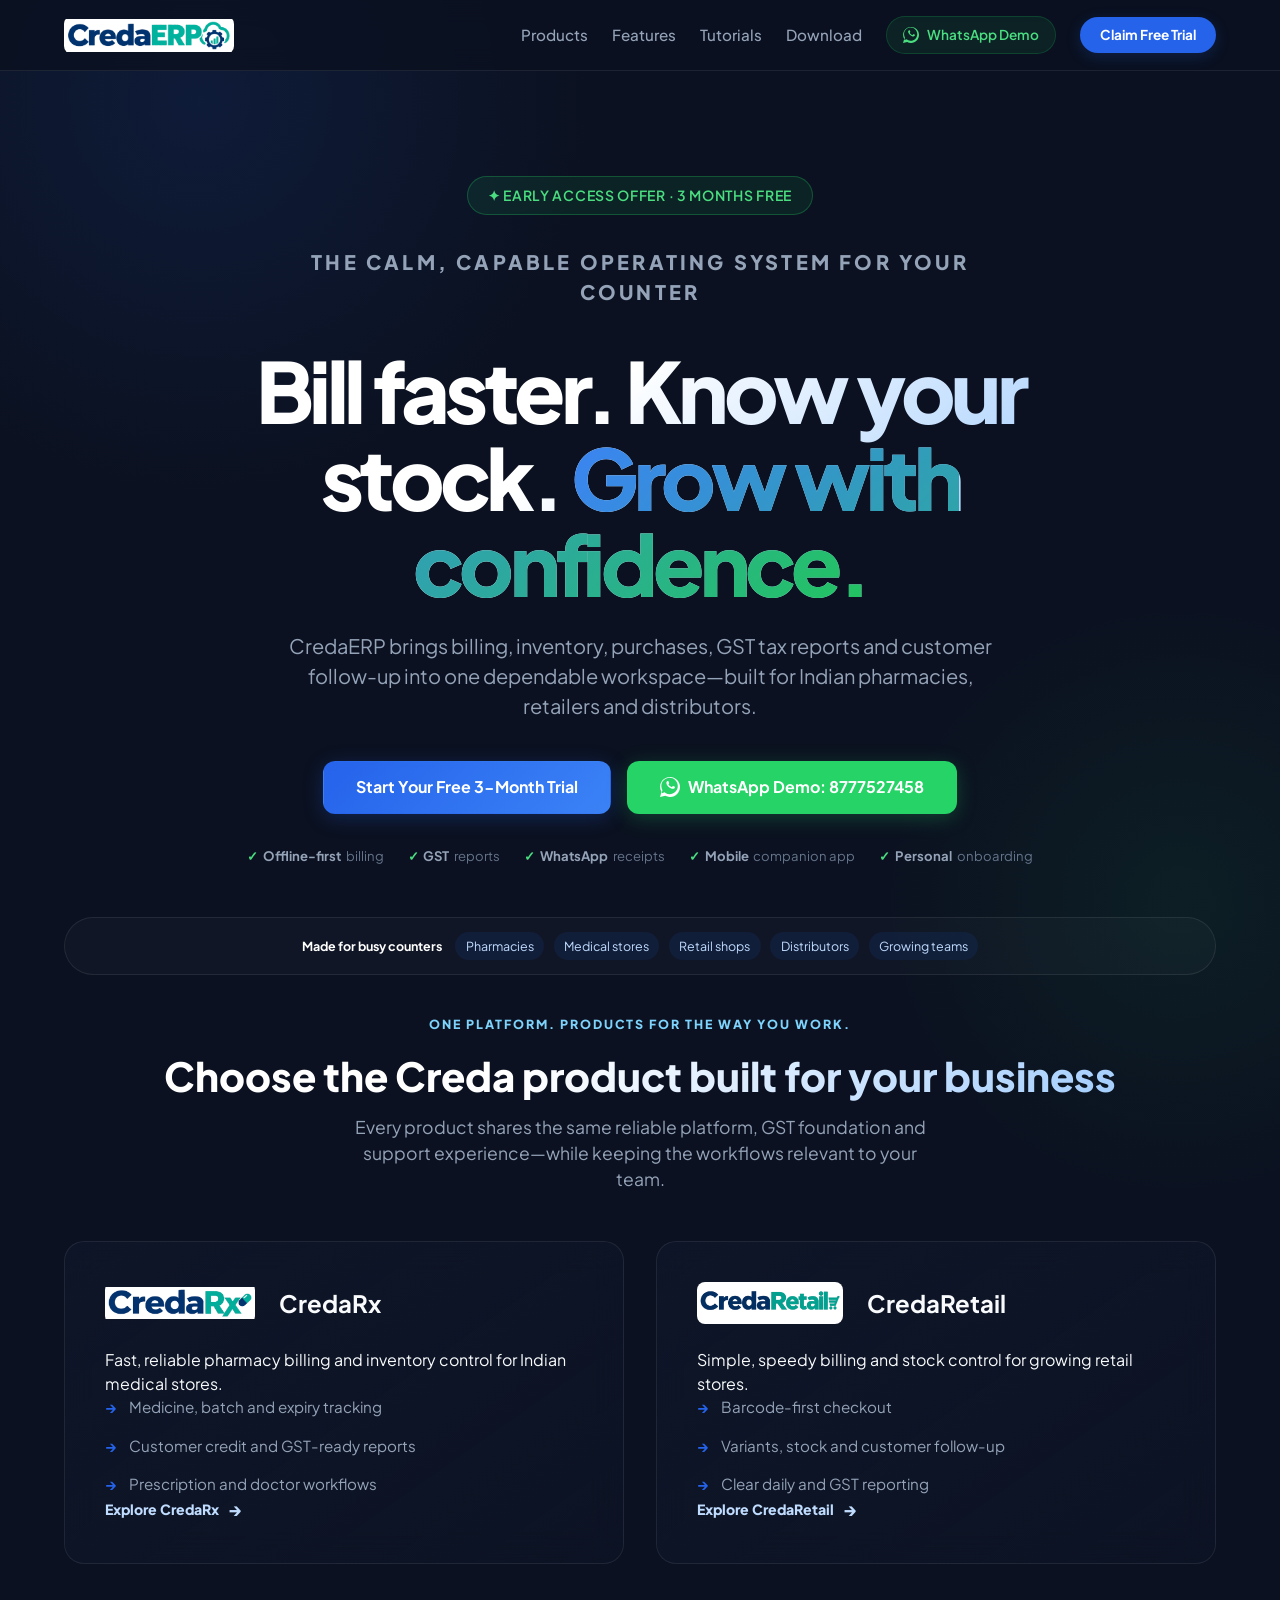
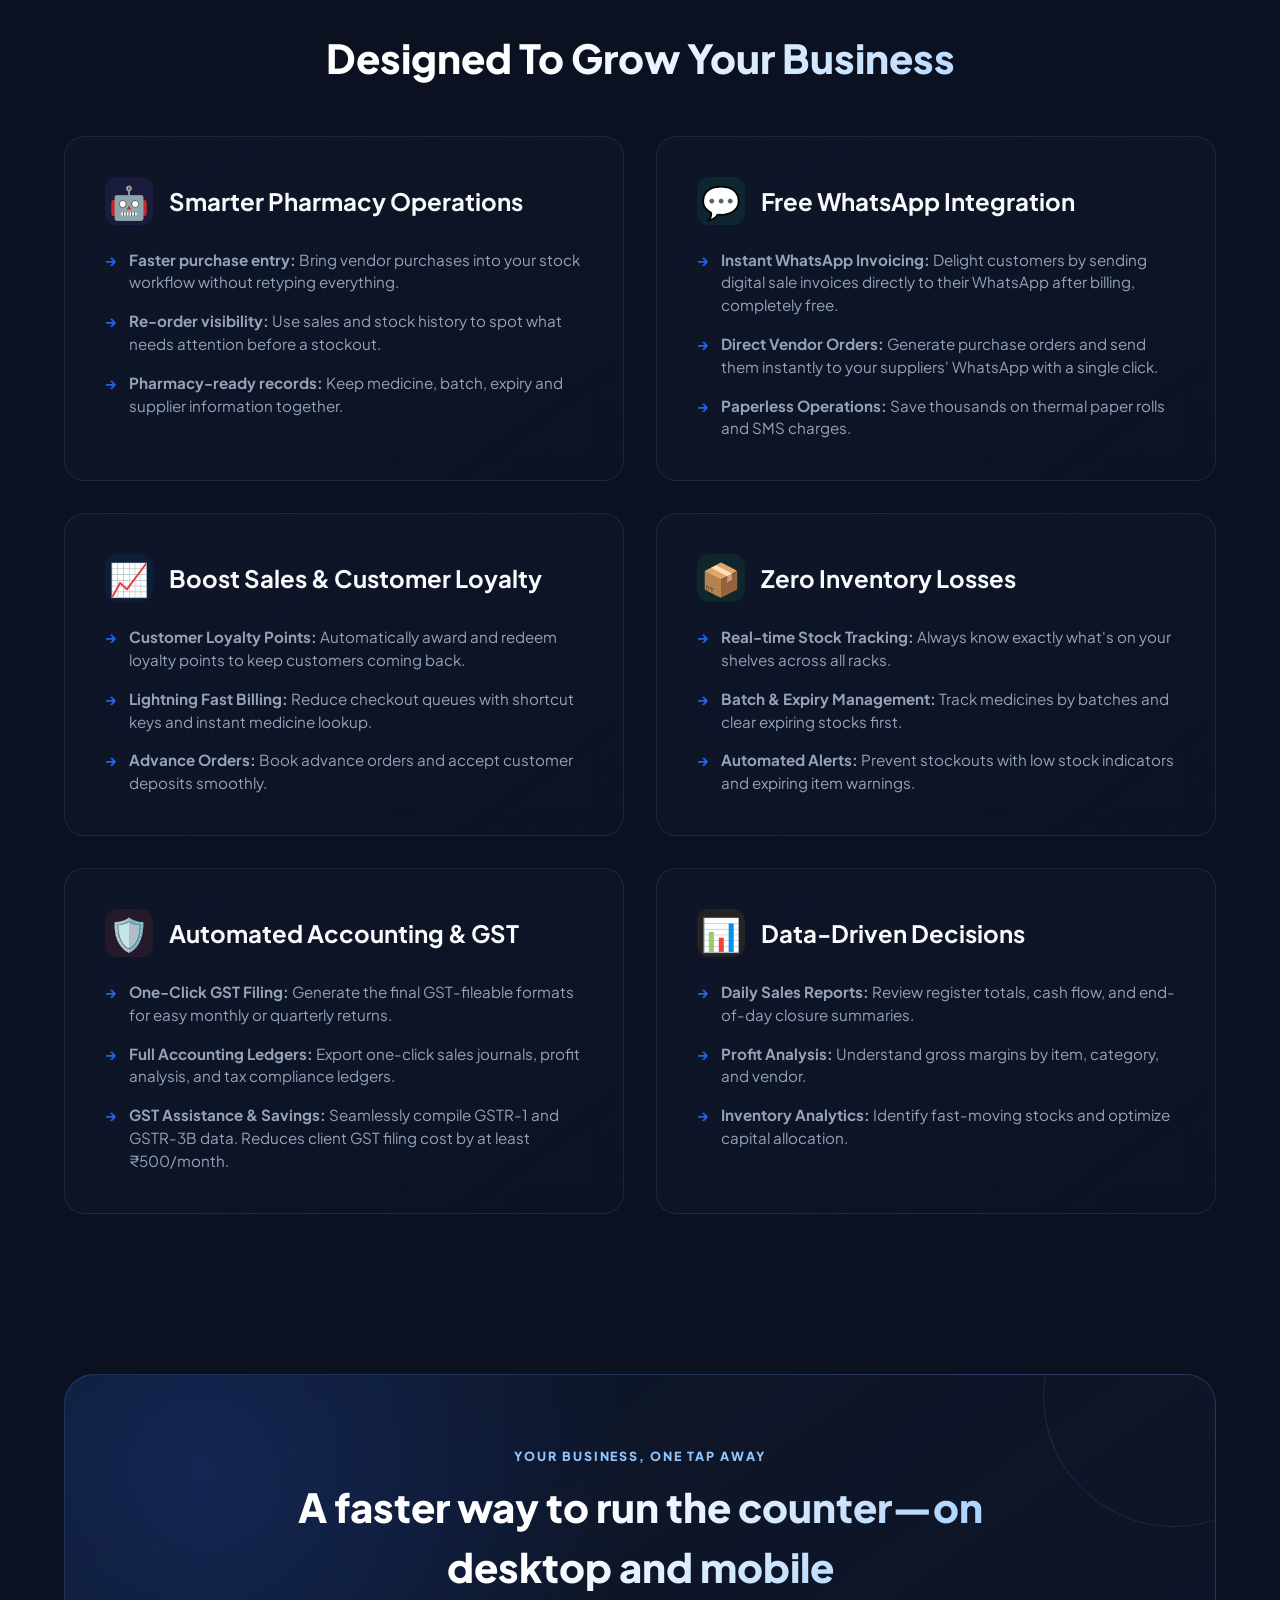
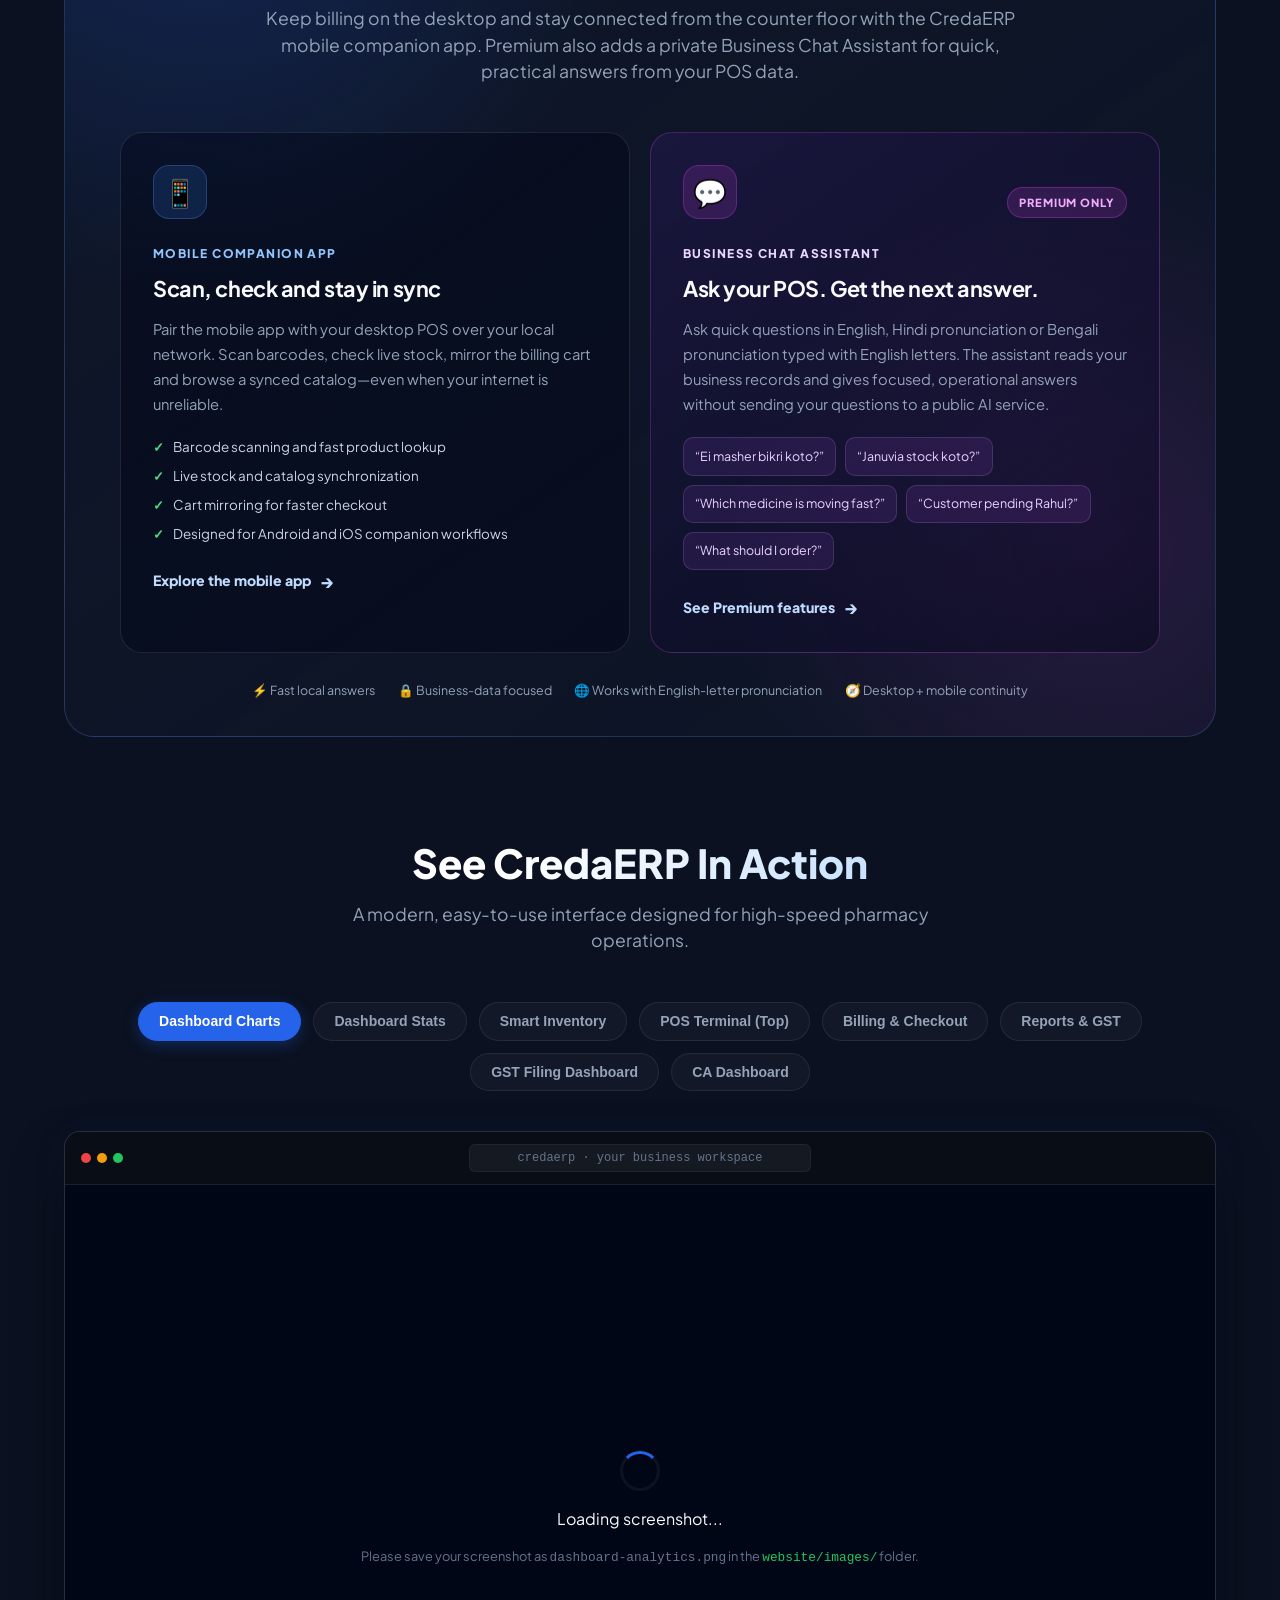
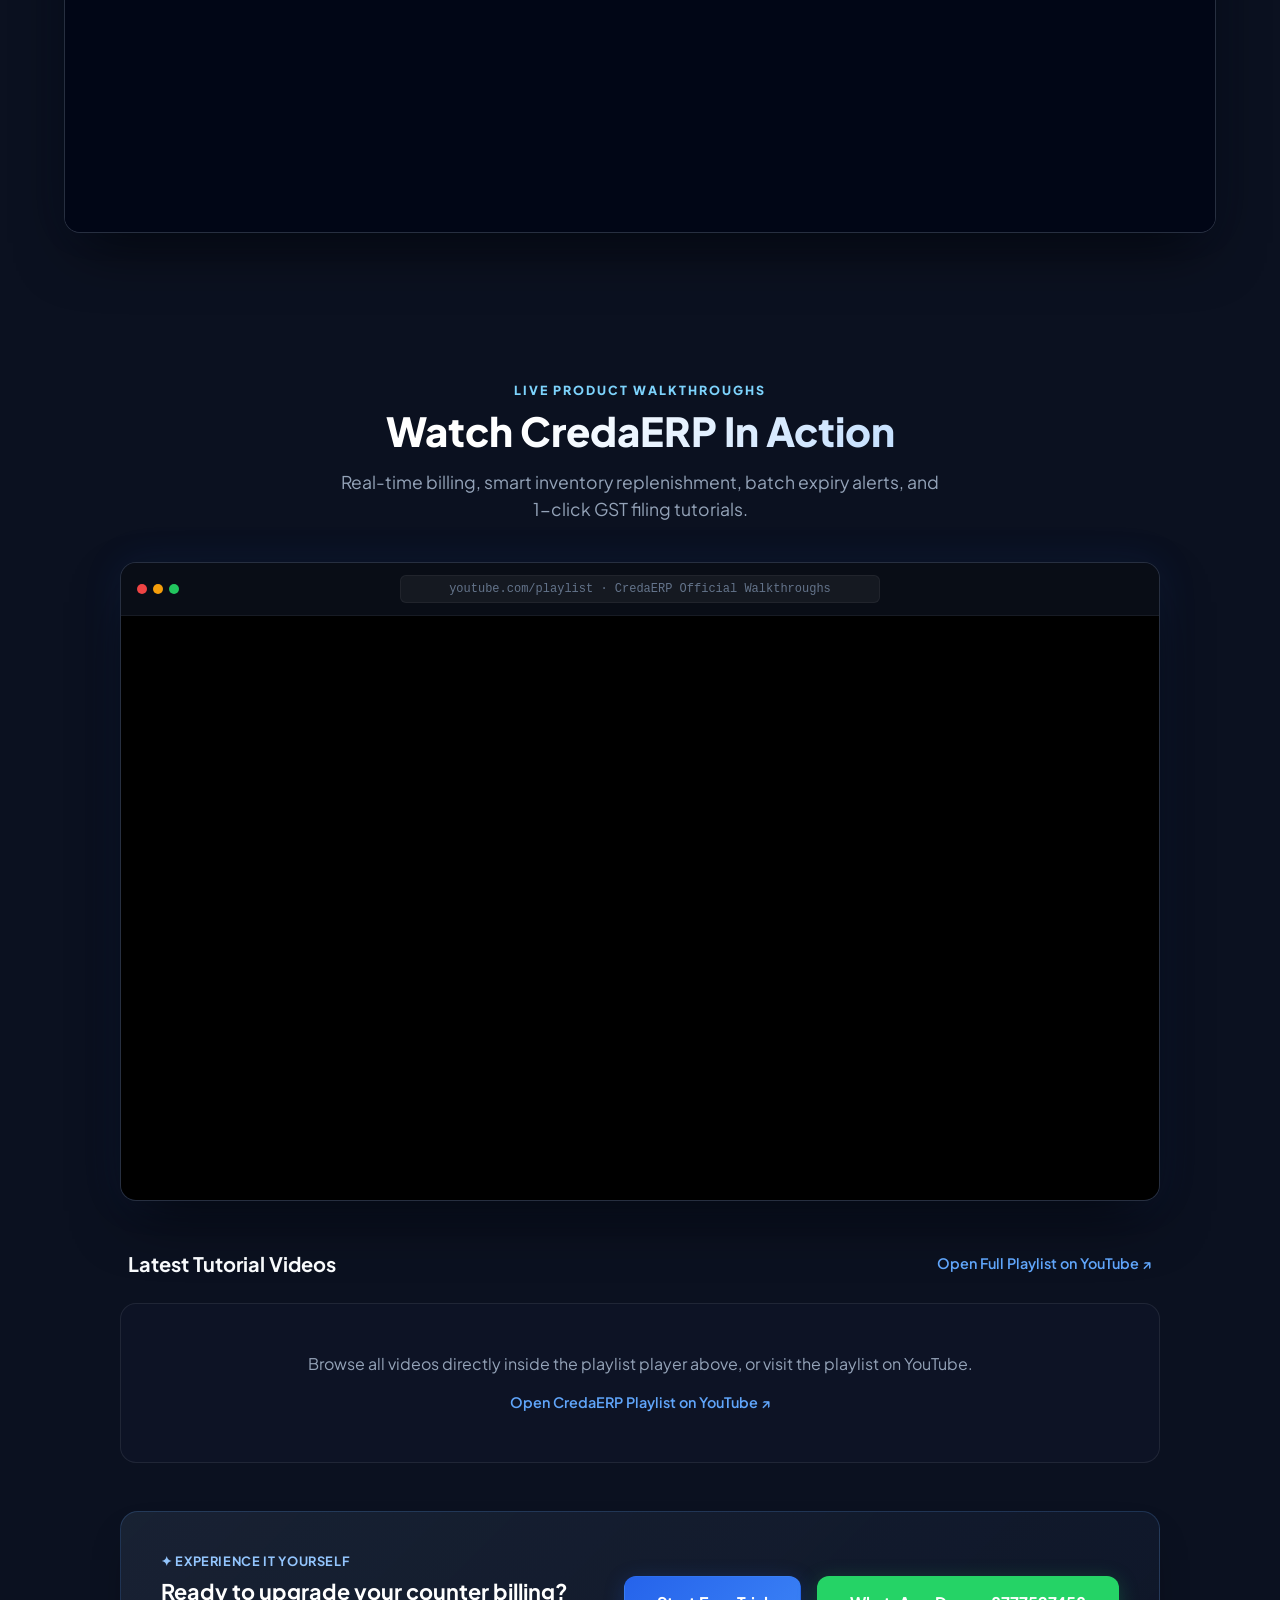
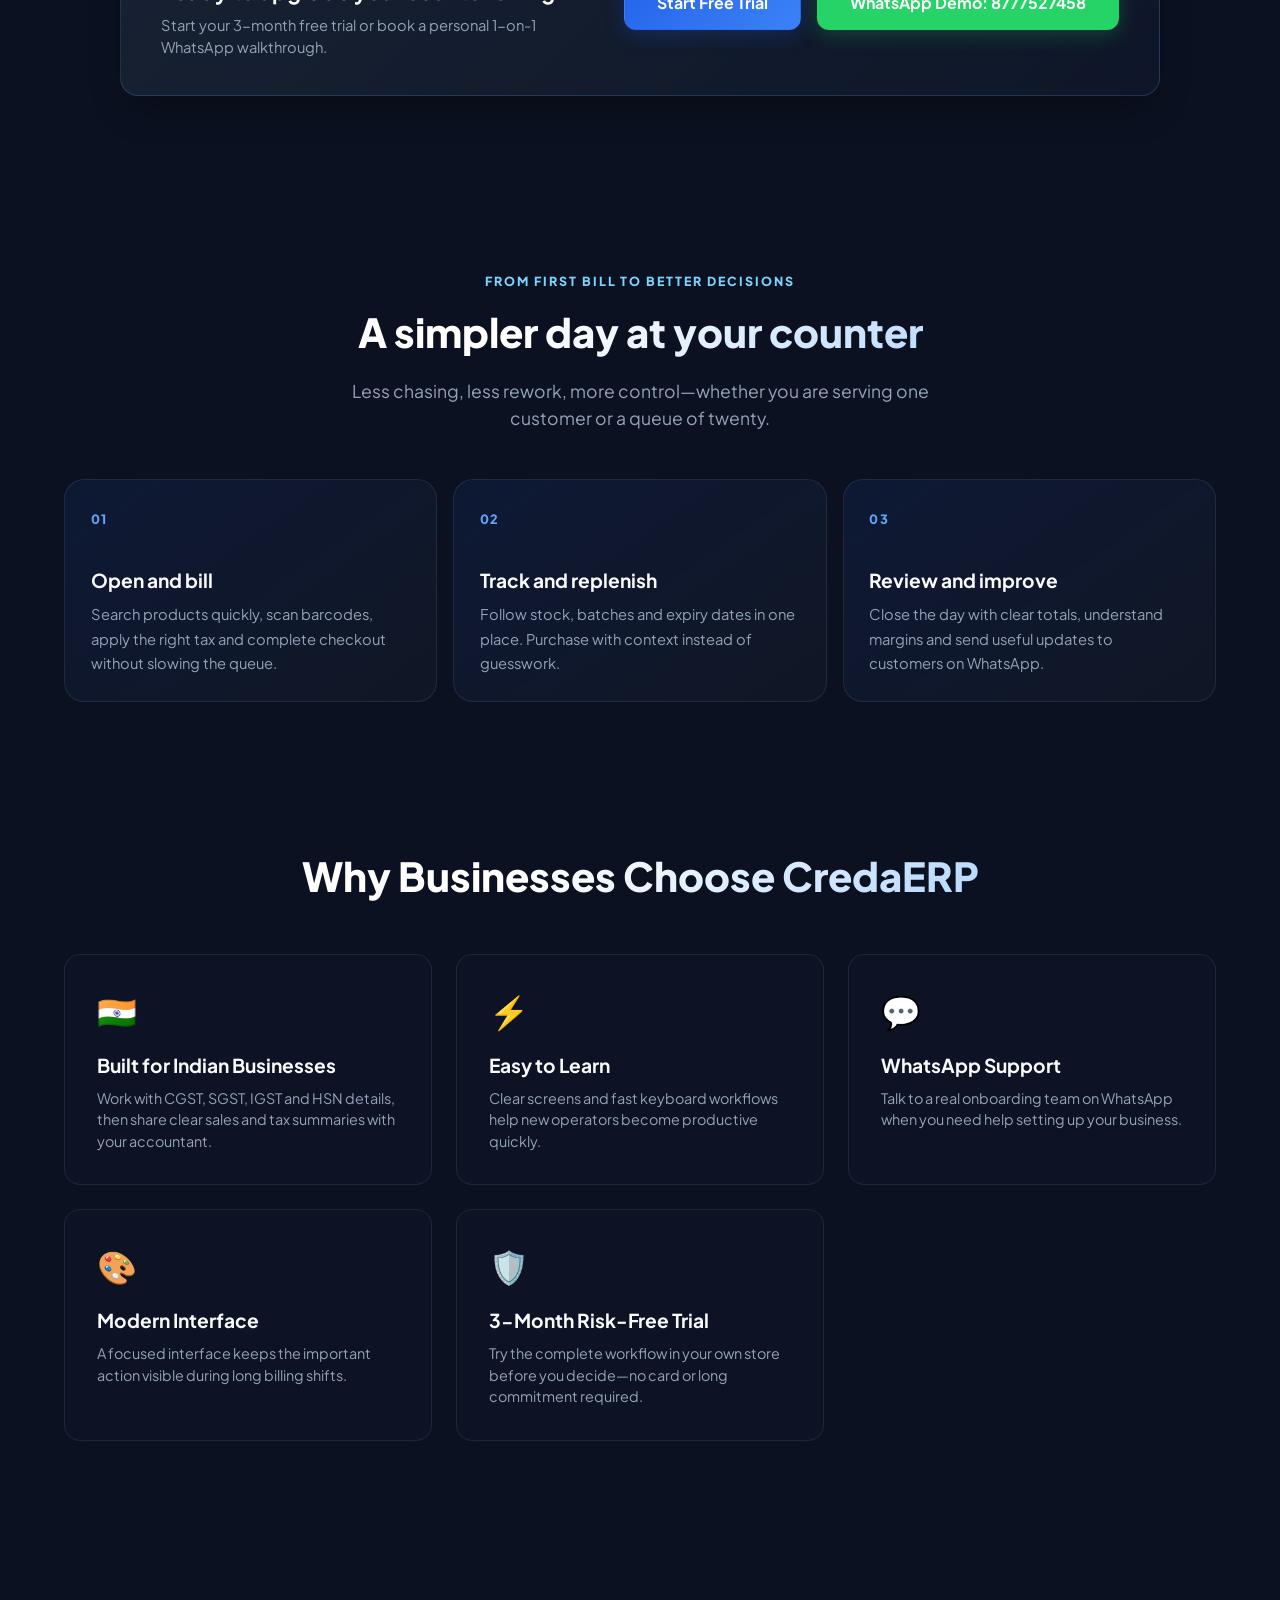
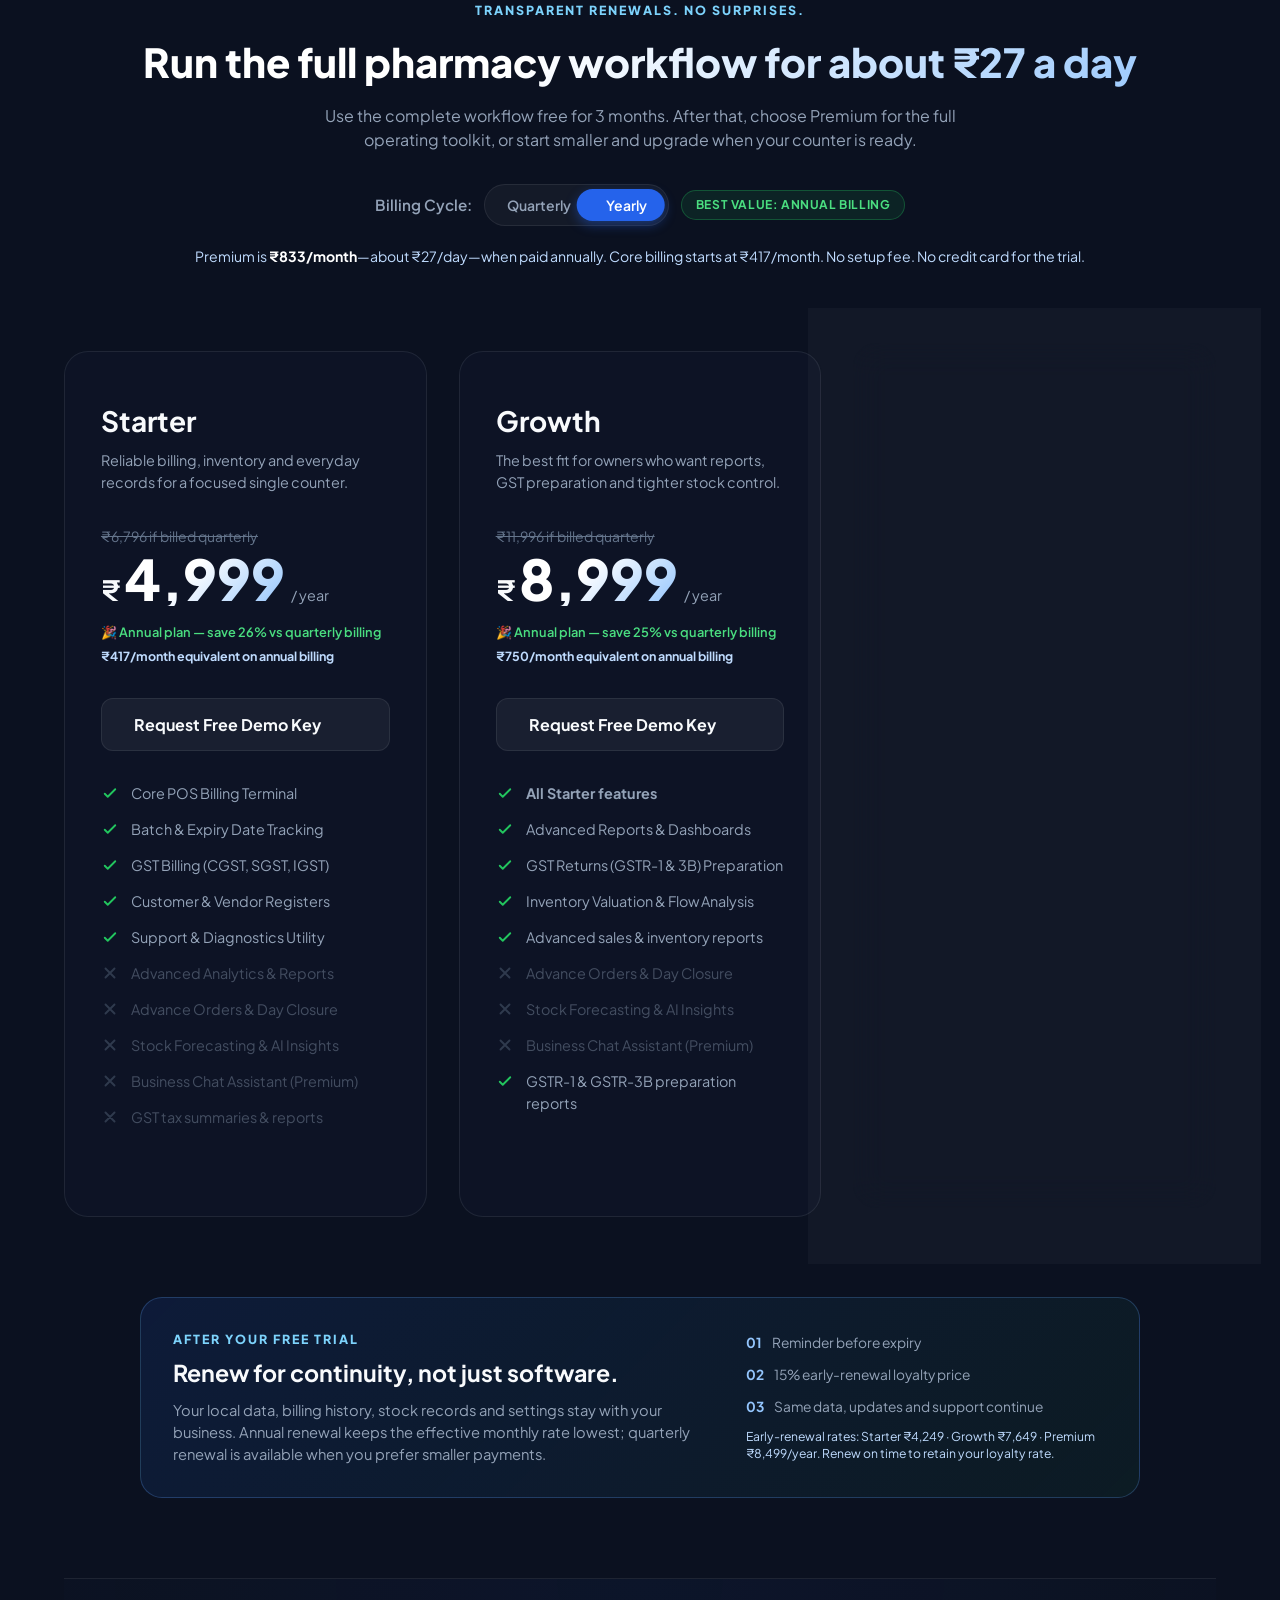
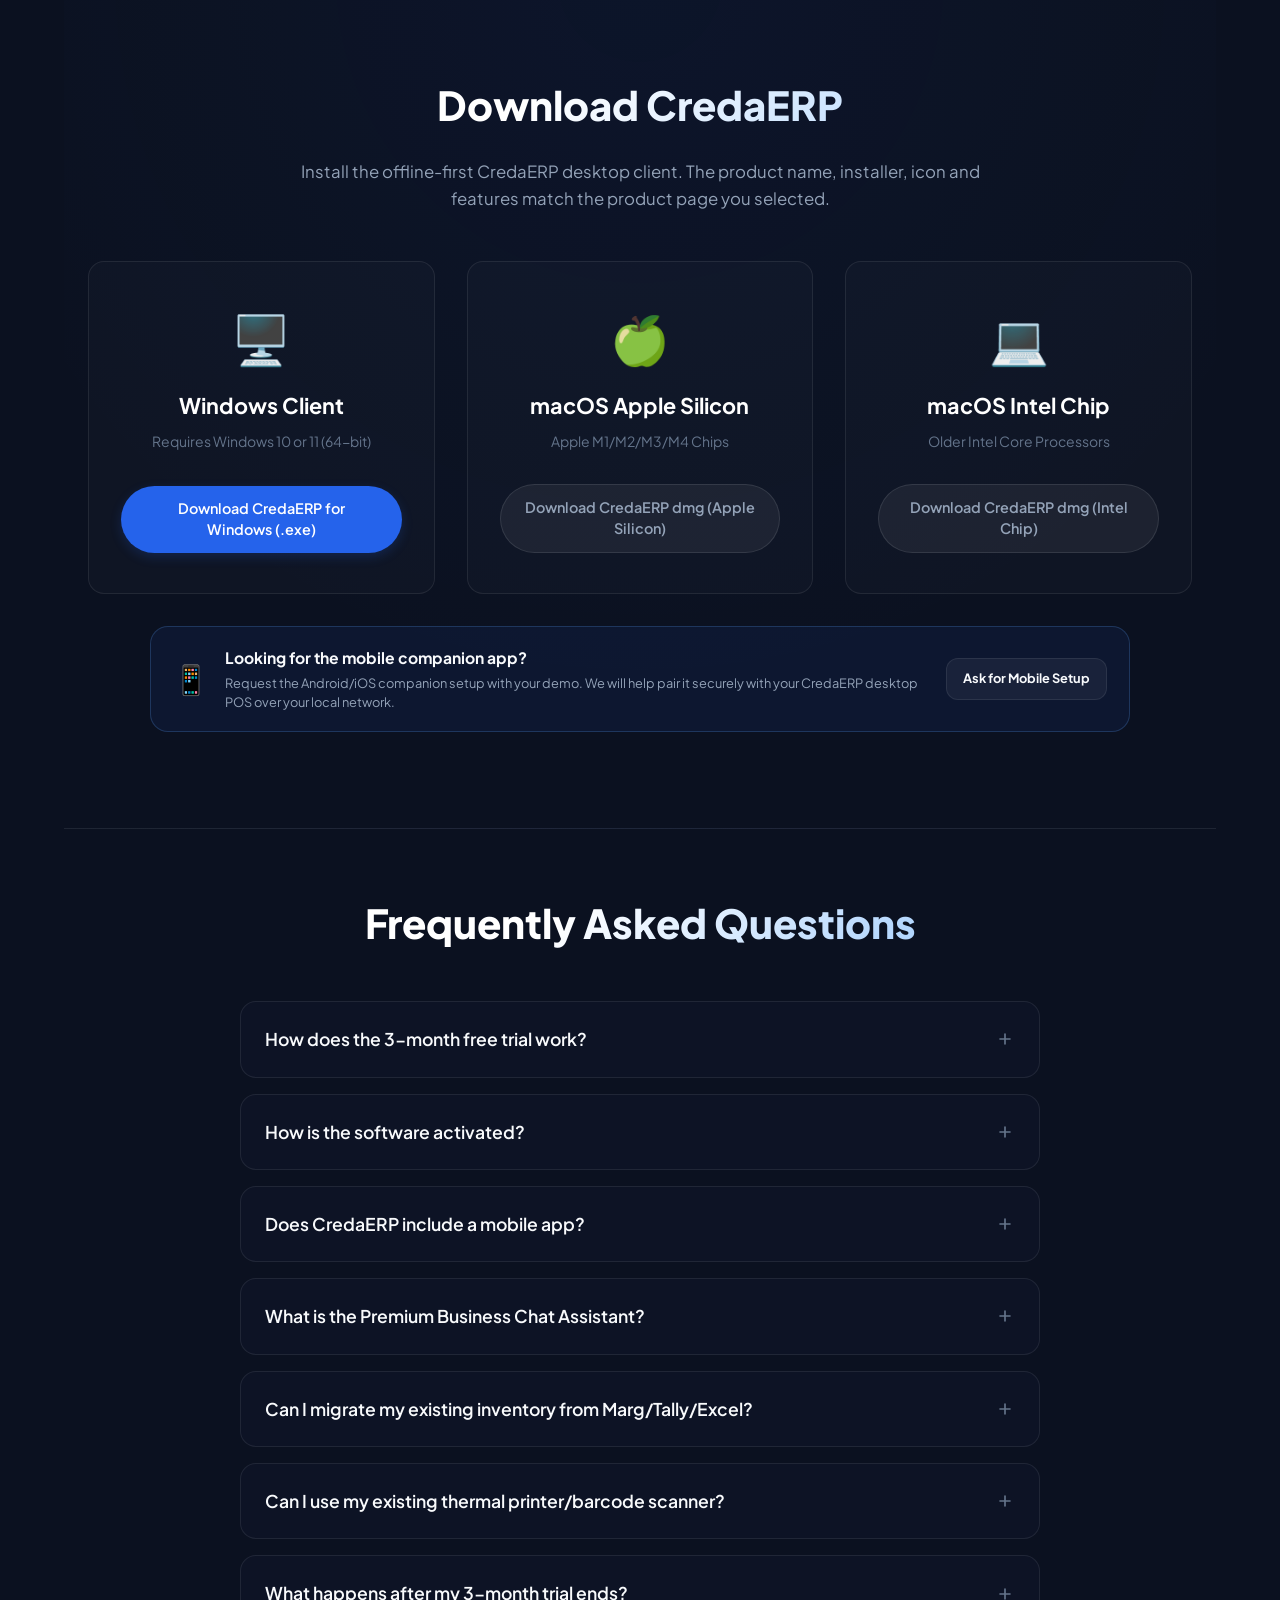
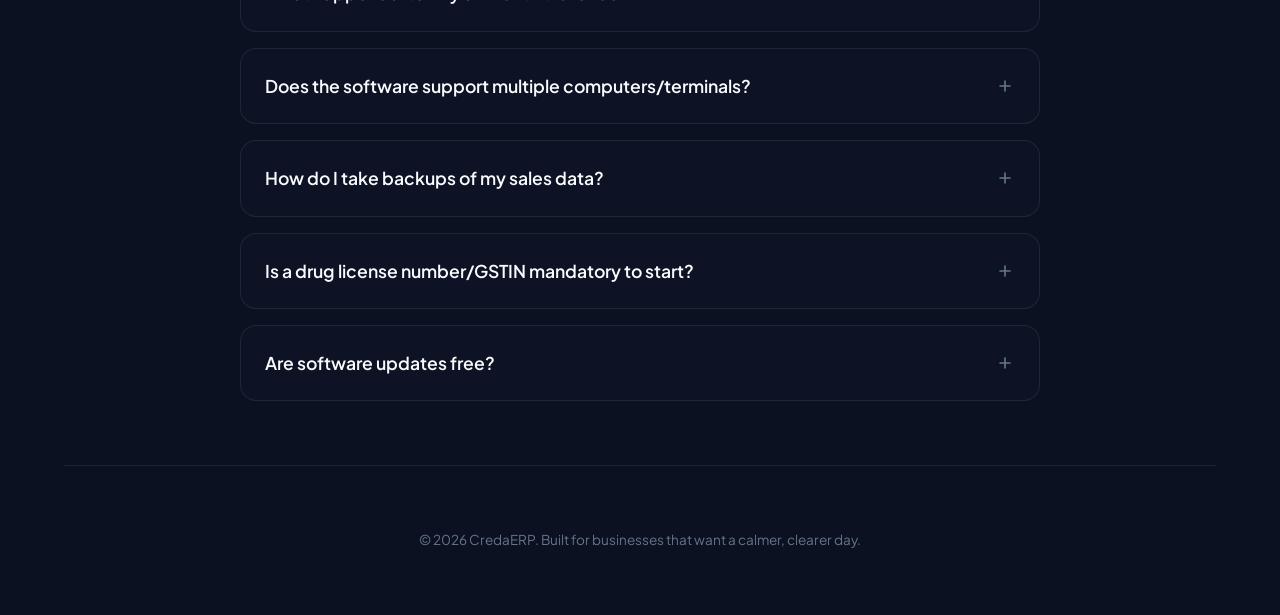
==== commit f534b4a3: "Update CredaERP logo and navbar on website" ====
--- a/index.html
+++ b/index.html
@@ -13,9 +13,8 @@
     <!-- Header Navigation -->
     <nav class="navbar">
         <div class="nav-container">
-            <a href="#" class="logo">
-                <img src="images/logo.jpg" alt="CredaERP Logo" class="logo-img">
-                <span class="brand-wordmark">CredaERP</span>
+            <a href="#" class="logo" aria-label="CredaERP">
+                <img src="images/logo.png" alt="CredaERP" class="logo-img">
             </a>
             <div class="nav-links">
                 <a href="#products">Products</a>
--- a/style.css
+++ b/style.css
@@ -111,10 +111,12 @@
 }
 
 .logo-img {
-    height: 48px;
-    width: 48px;
+    display: block;
+    height: 38px;
+    width: auto;
+    max-width: 170px;
     border-radius: 8px;
-    object-fit: cover;
+    object-fit: contain;
 }
 
 .product-nav-logo {
@@ -130,9 +132,10 @@
 
 .product-nav-logo img {
     display: block;
-    width: 48px;
-    height: 48px;
-    flex: 0 0 48px;
+    height: 38px;
+    width: auto;
+    max-width: 160px;
+    flex: 0 0 auto;
     border-radius: 8px;
     object-fit: contain;
     object-position: center;
@@ -149,13 +152,14 @@
 
 .product-logo {
     display: block;
-    width: 48px;
-    height: 48px;
-    flex: 0 0 48px;
+    height: 42px;
+    width: auto;
+    max-width: 150px;
+    flex: 0 0 auto;
     border-radius: 8px;
     object-fit: contain;
     object-position: center;
-    margin-right: .25rem;
+    margin-right: .5rem;
 }
 
 /* Child-brand lockups keep the approved Creda mark and replace only ERP with
@@ -1947,9 +1951,9 @@
     .container { padding-top: 5.25rem; }
     .nav-container { padding: .75rem 1rem; }
     .logo { font-size: 1.25rem; gap: .5rem; }
-    .logo-img { width: 38px; height: 38px; }
+    .logo-img { height: 32px; width: auto; max-width: 140px; }
     .product-nav-logo { height: 38px; gap: .45rem; }
-    .product-nav-logo img { width: 38px; height: 38px; flex-basis: 38px; }
+    .product-nav-logo img { height: 32px; width: auto; max-width: 130px; flex-basis: auto; }
     .product-nav-wordmark { font-size: 1.15rem; }
     .nav-links { display: flex; gap: .45rem; margin-left: 0; }
     .nav-links > a:not(.nav-whatsapp-btn):not(.nav-cta-btn) { display: none; }
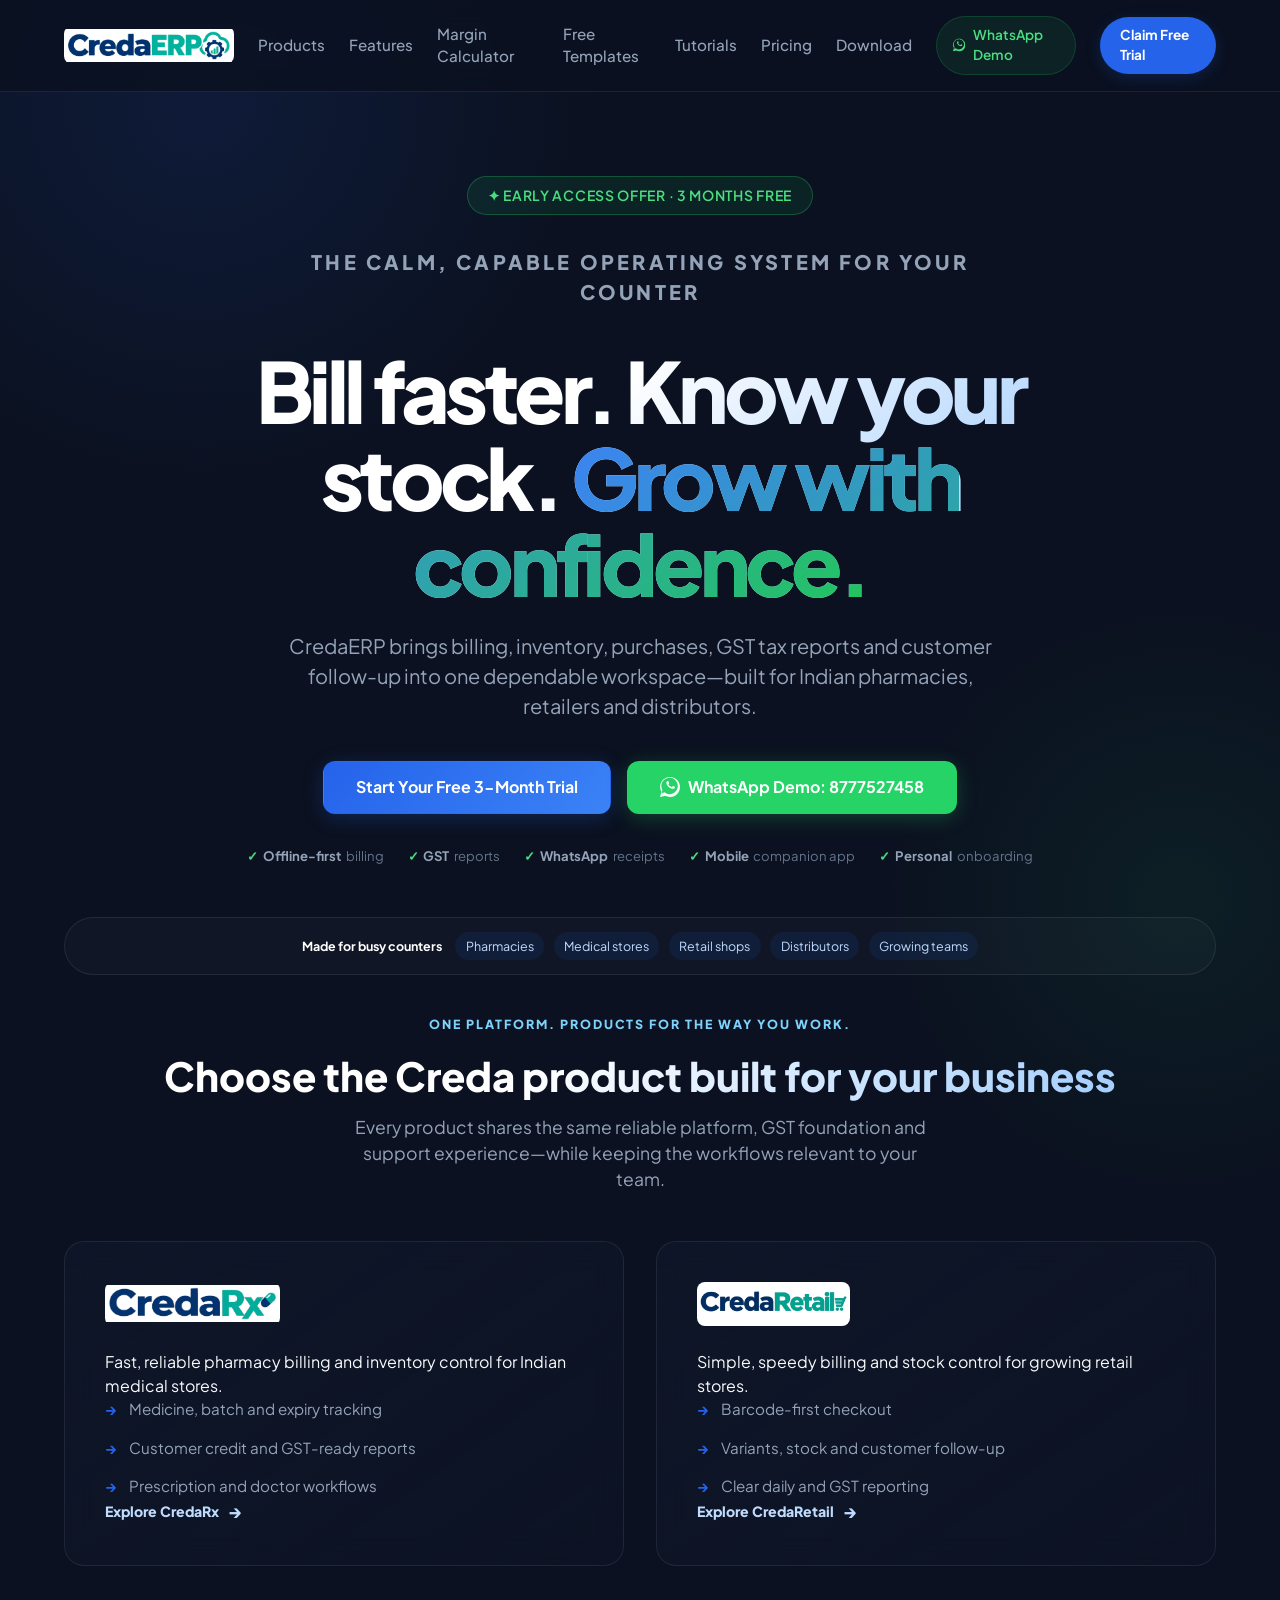
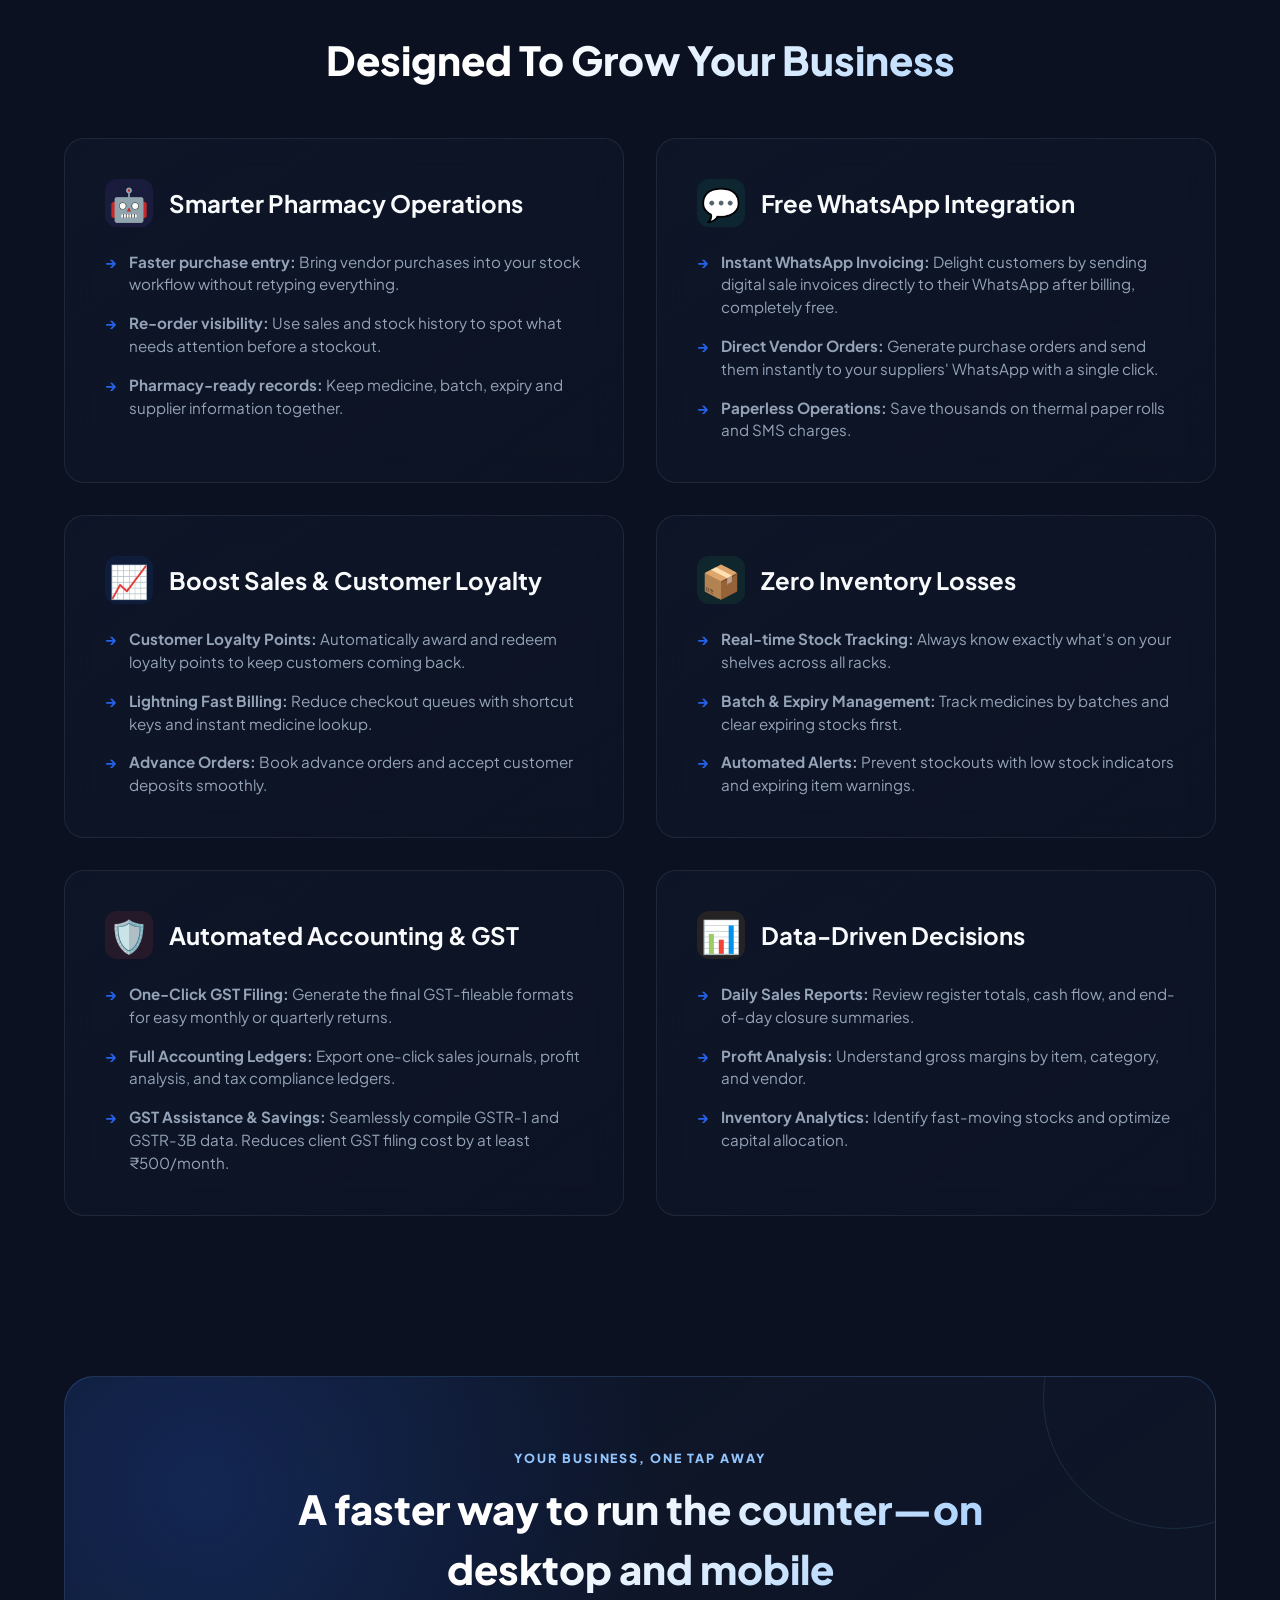
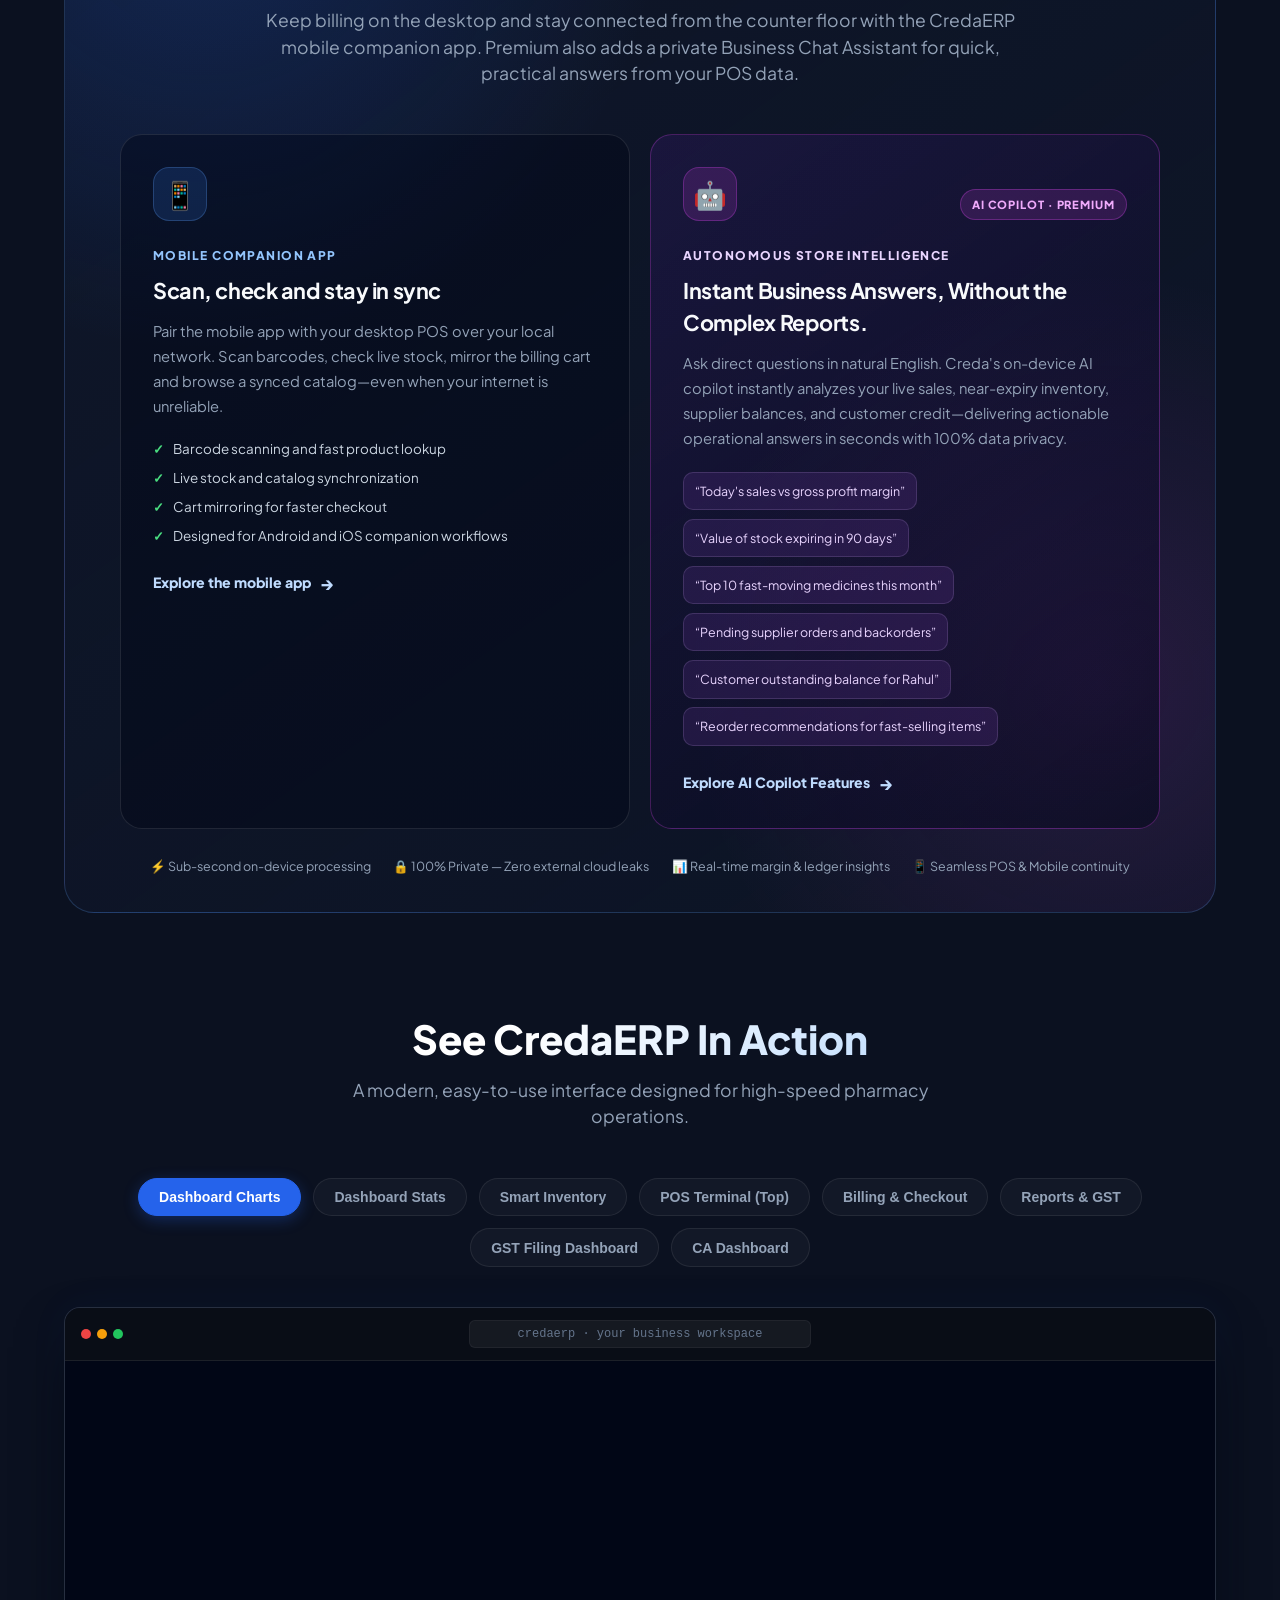
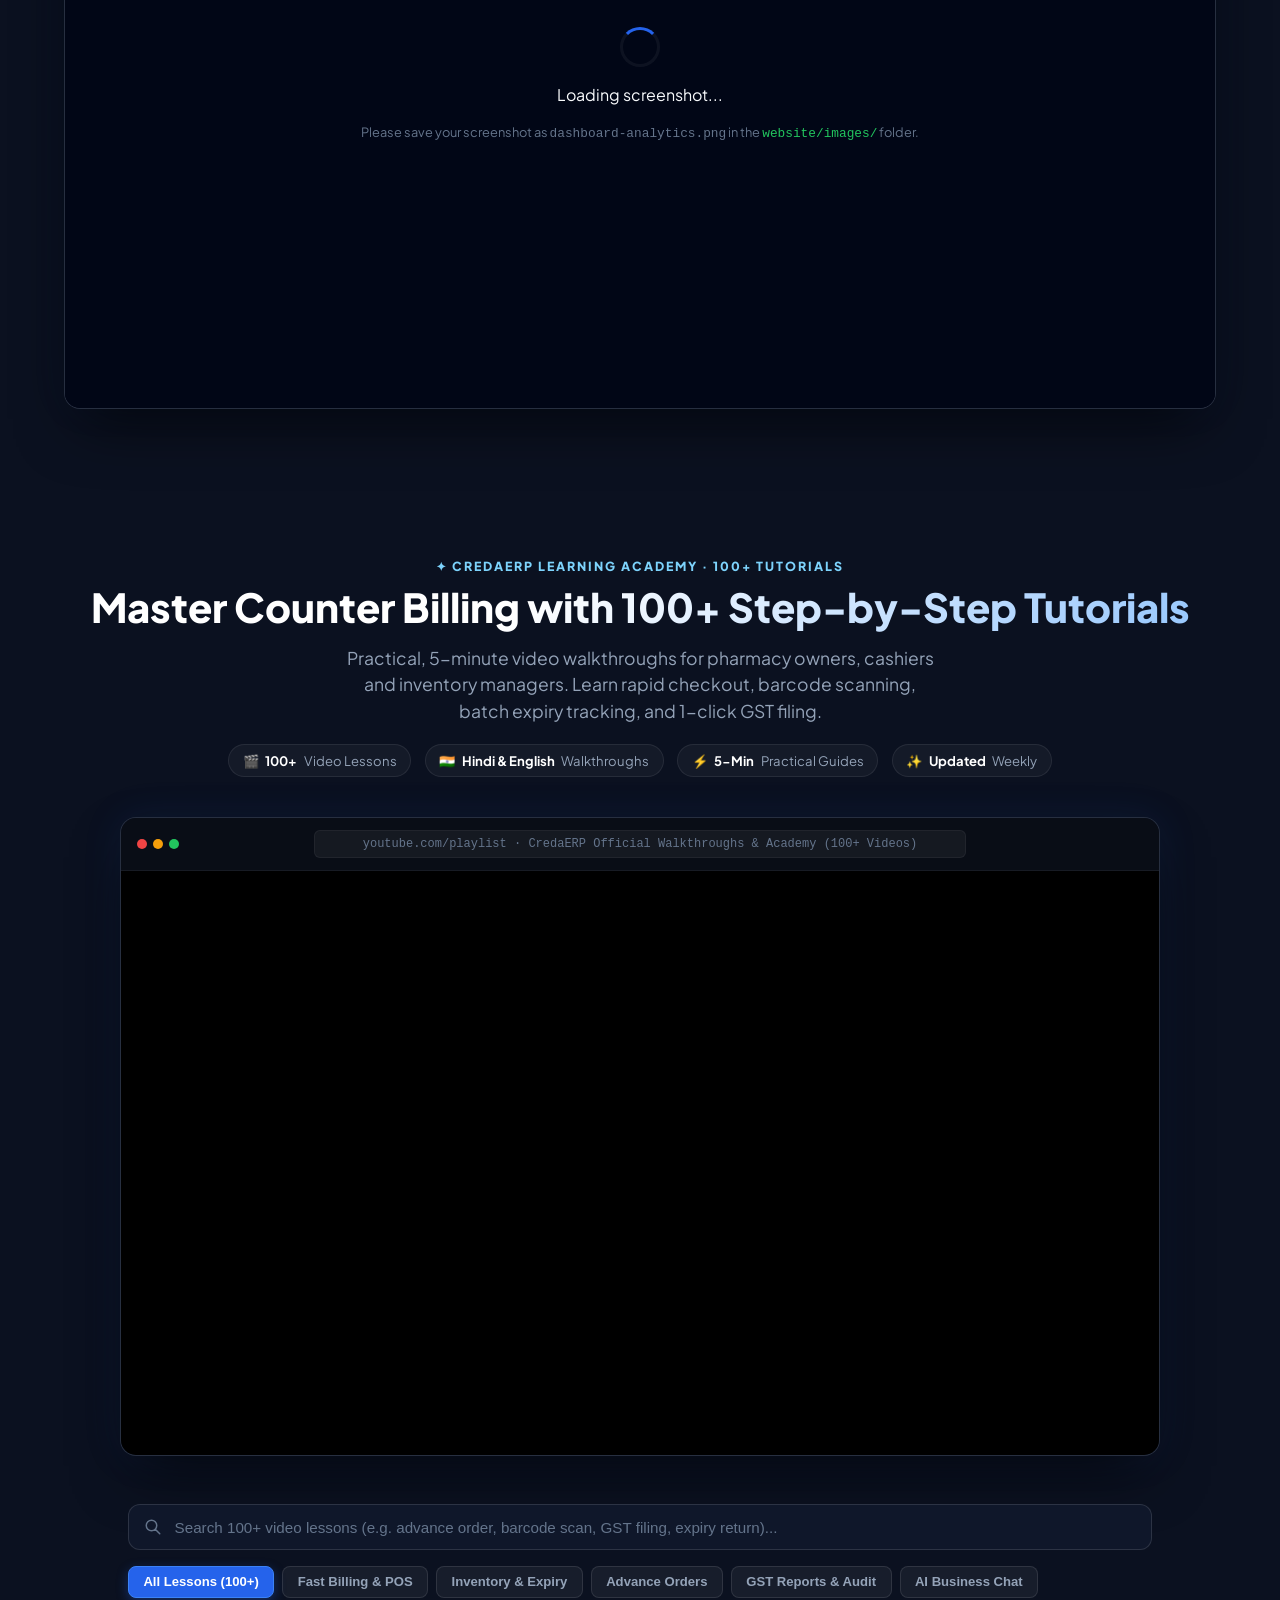
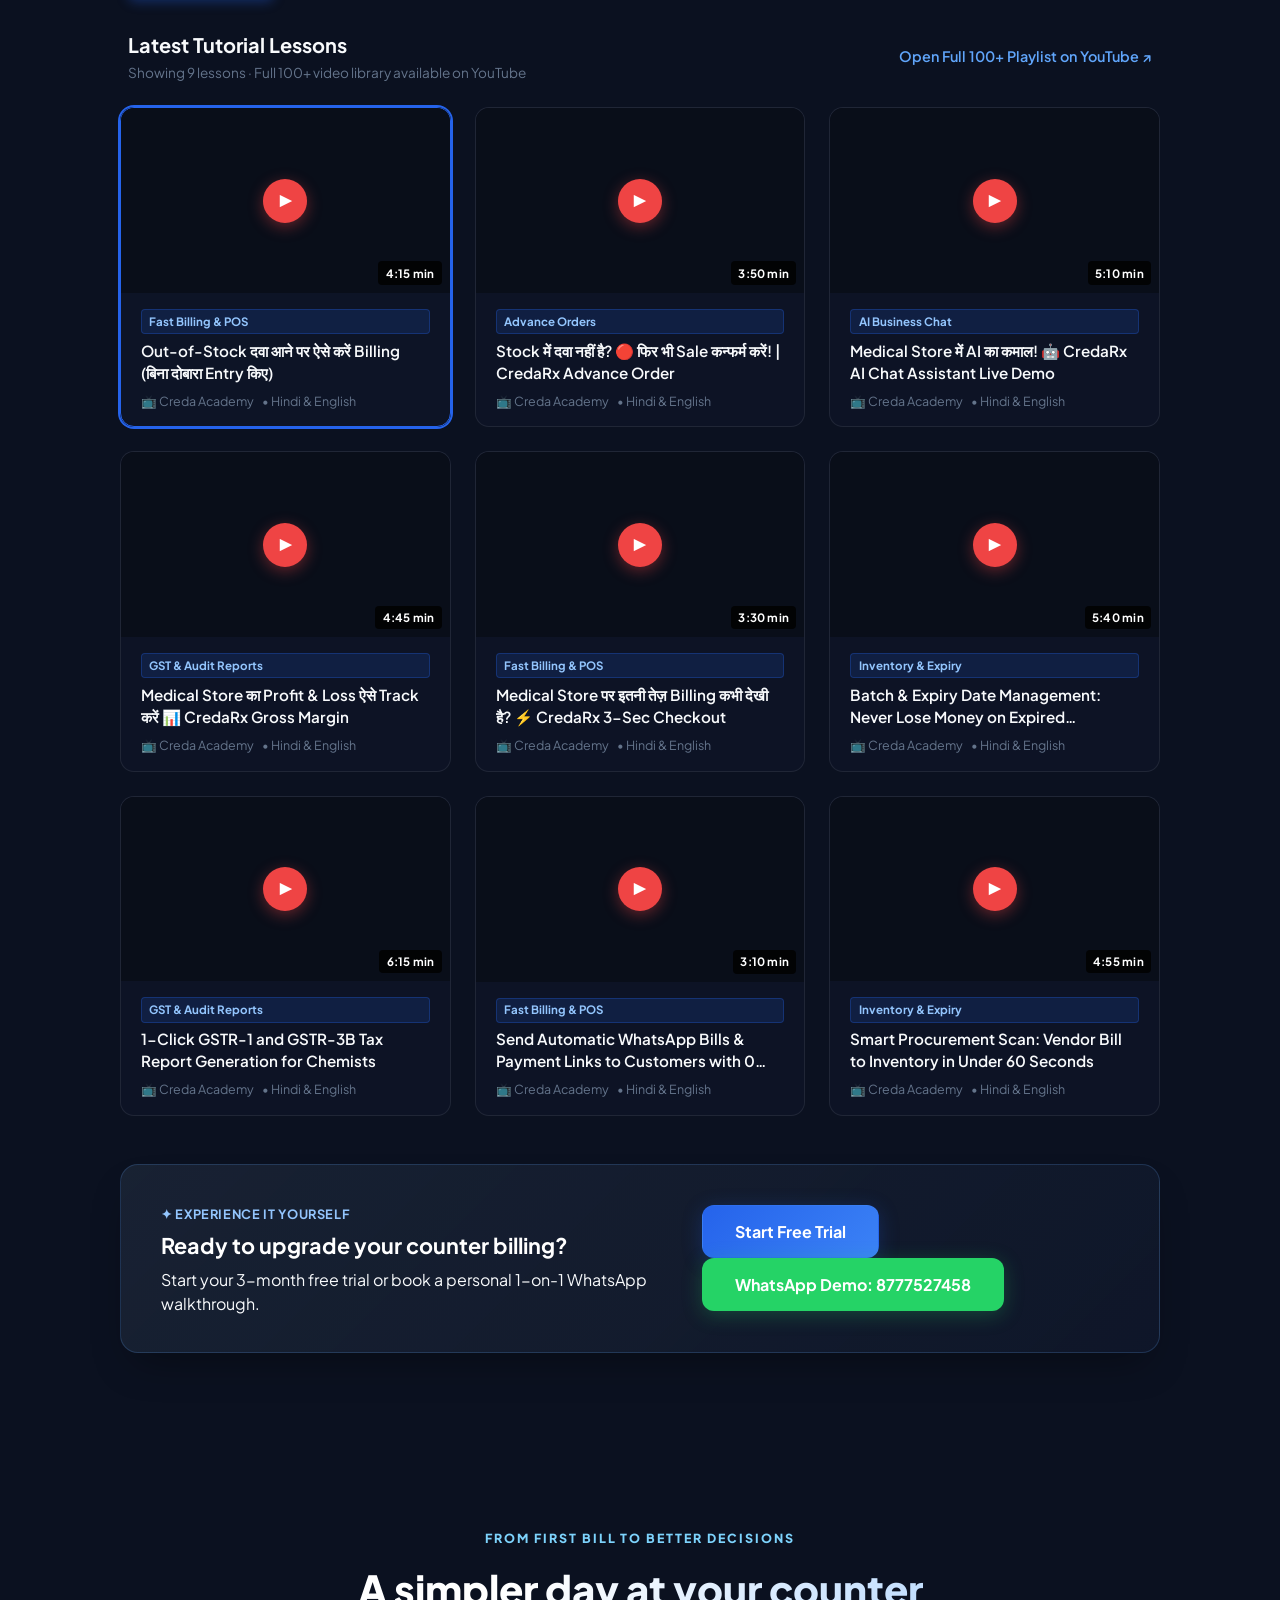
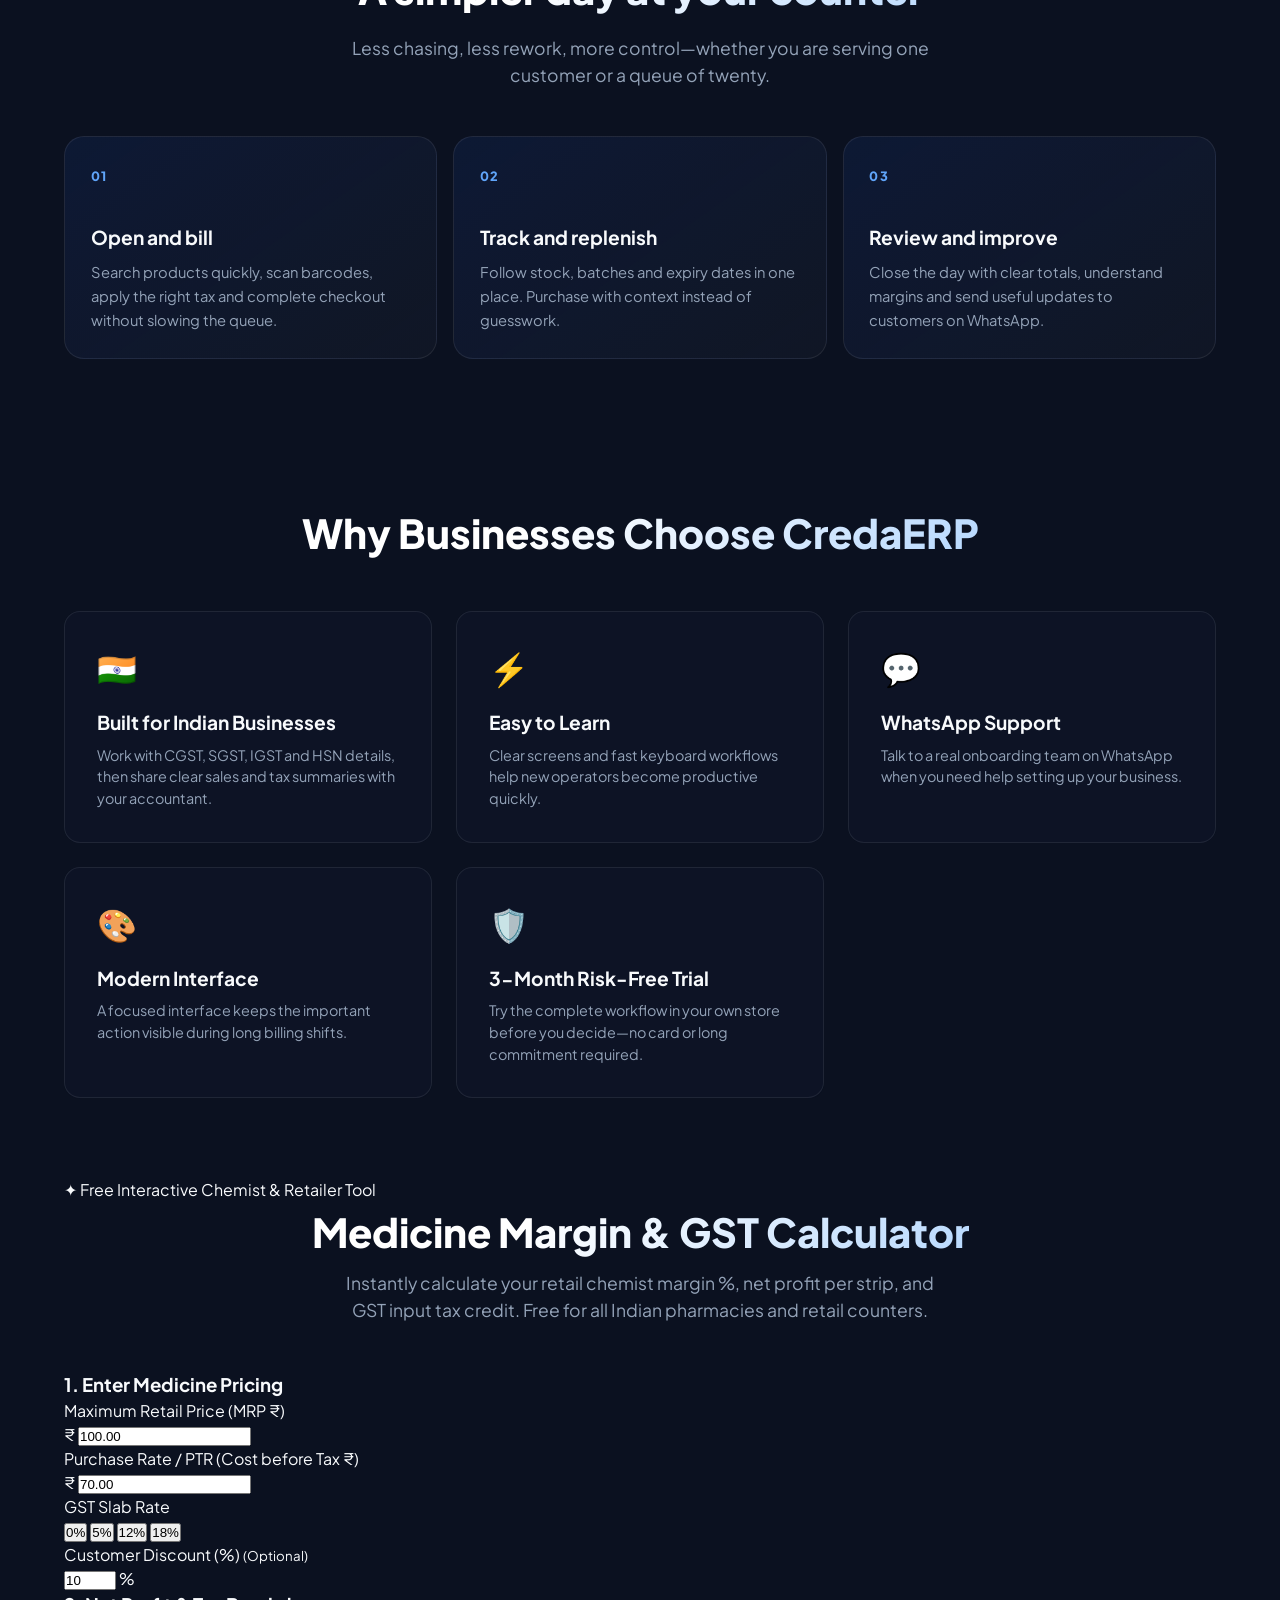
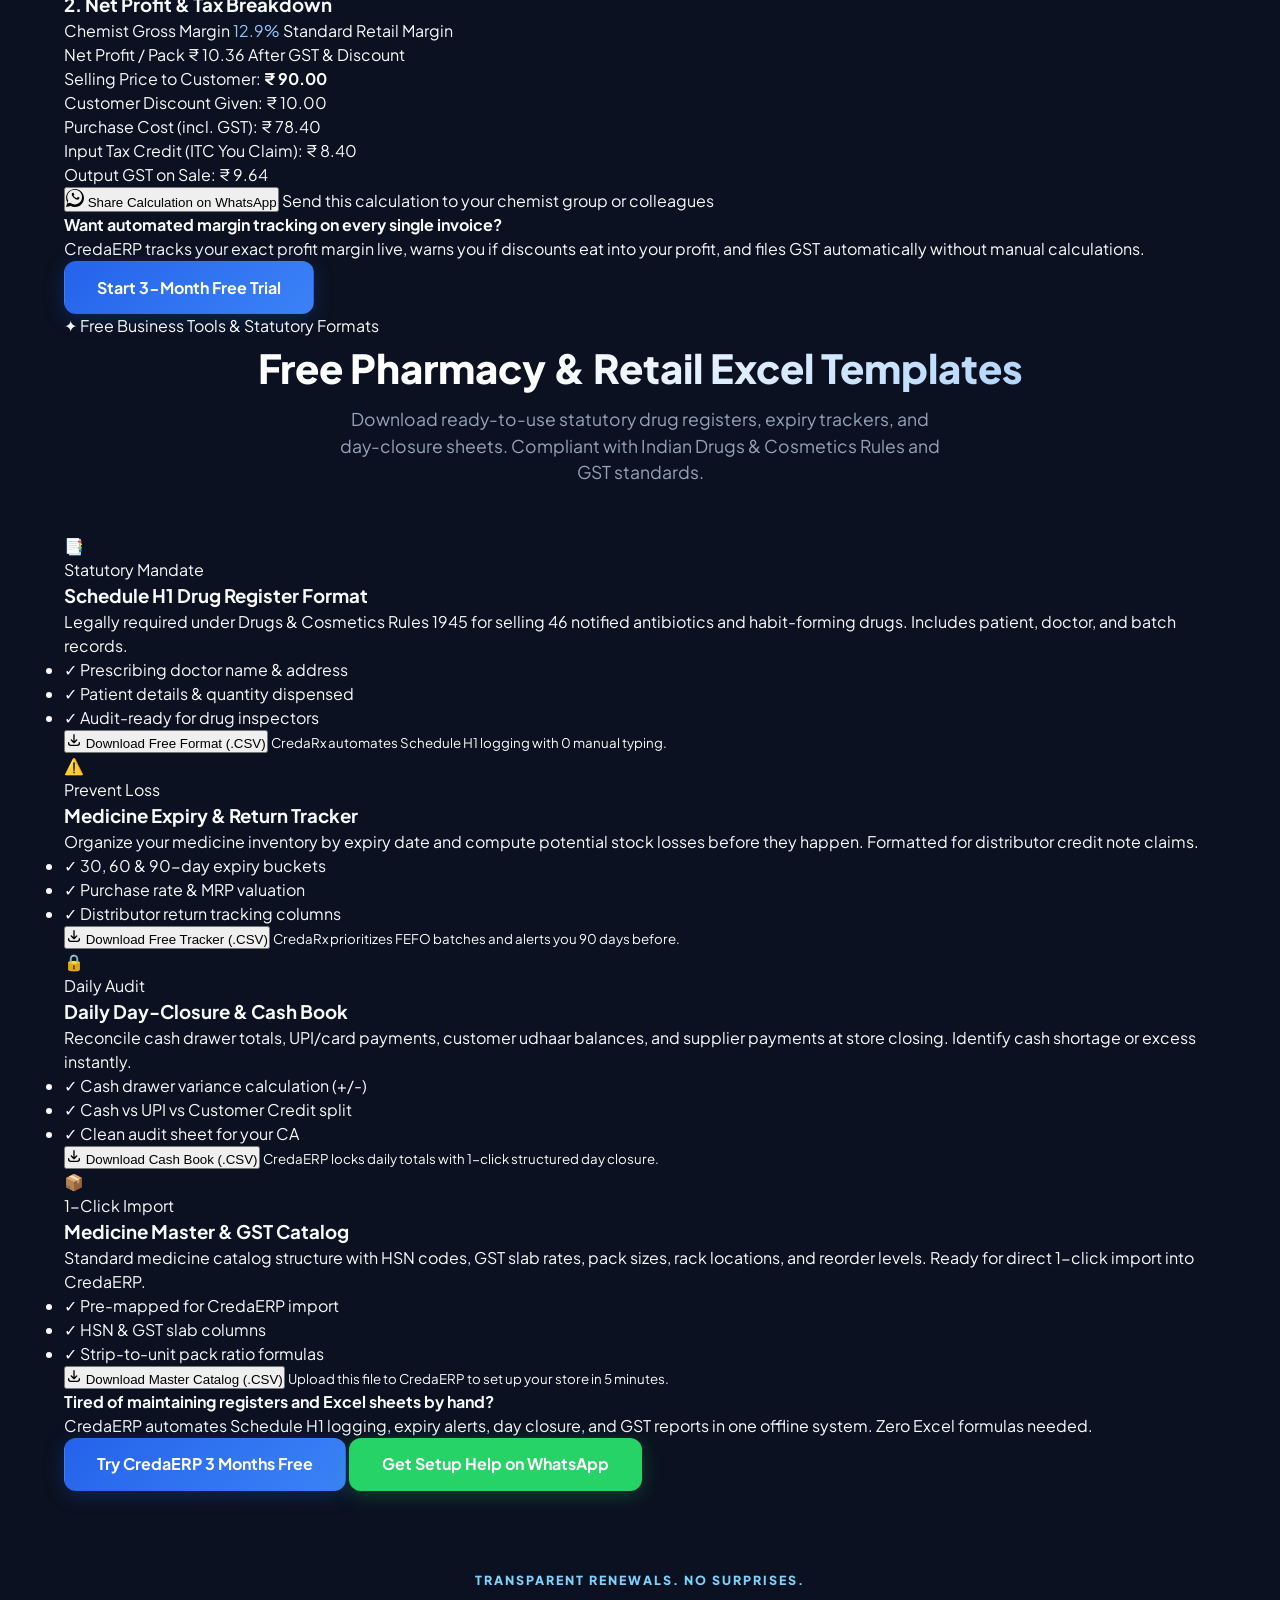
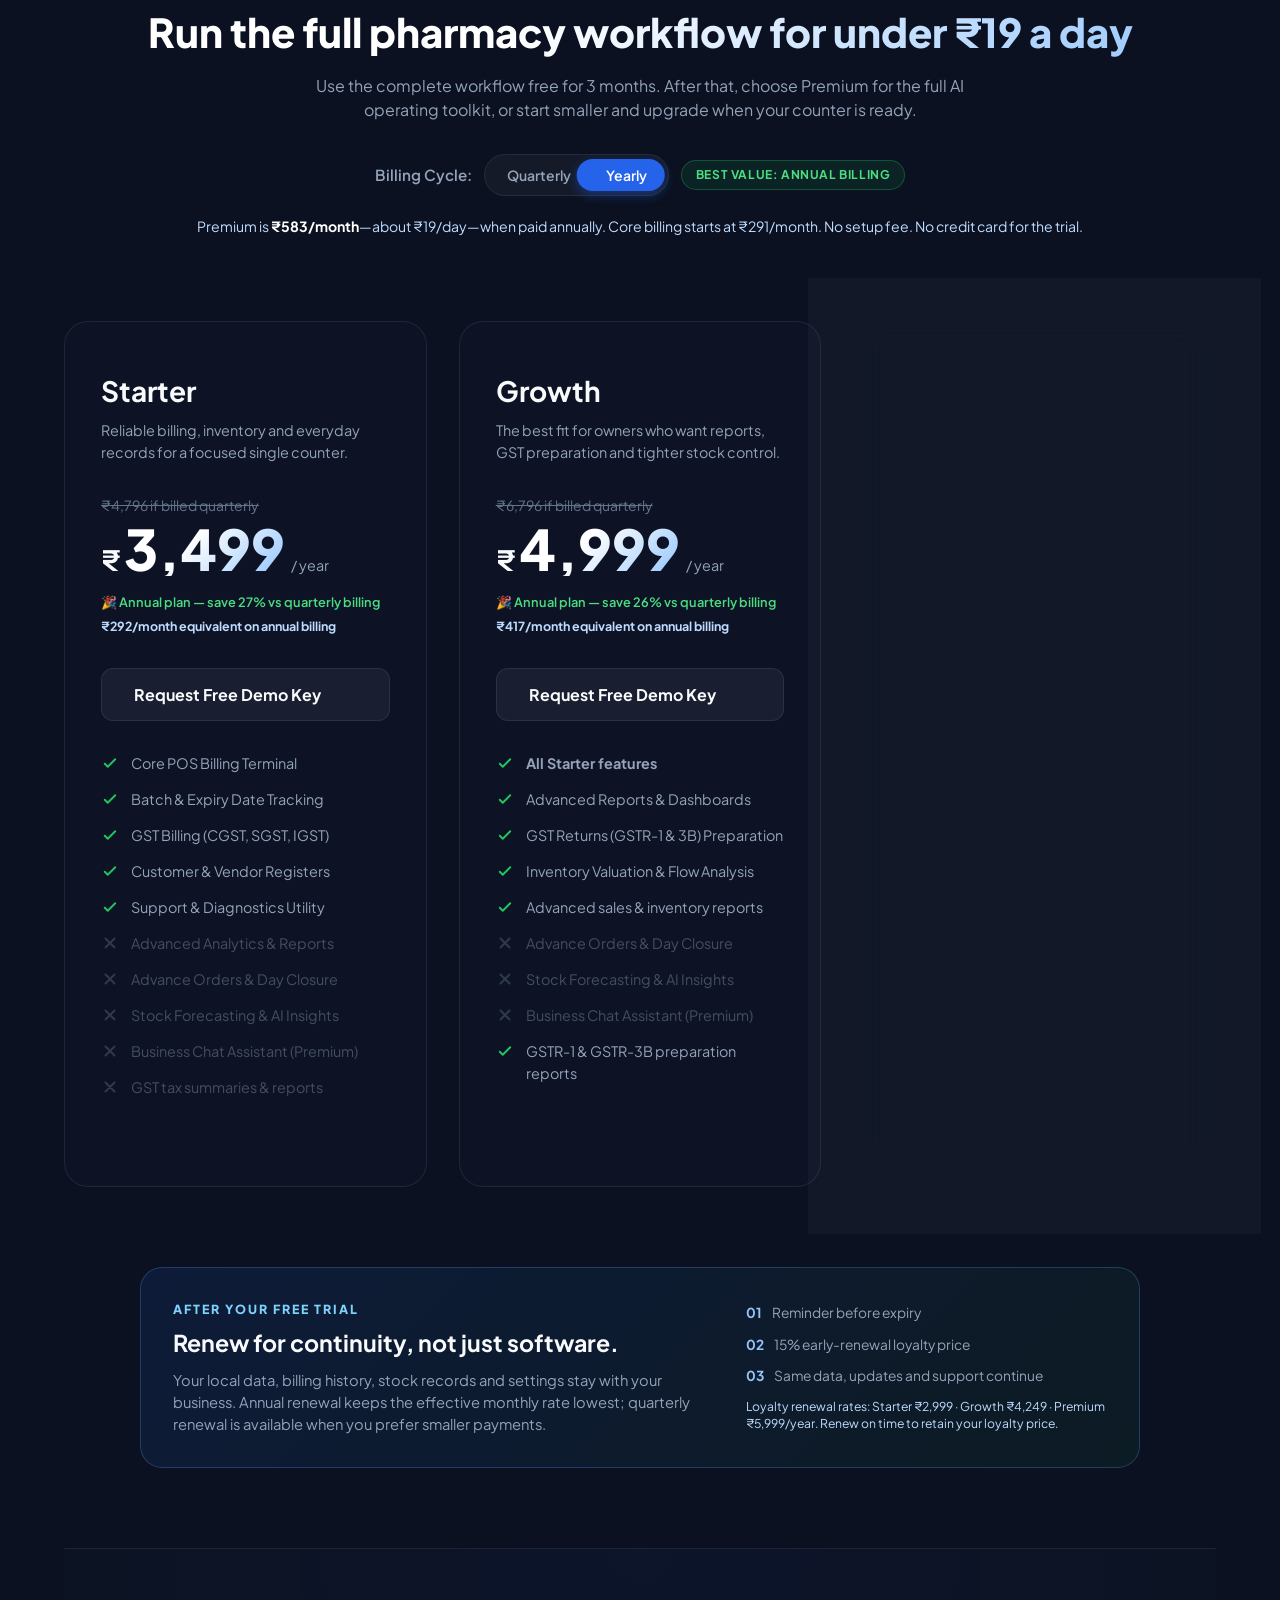
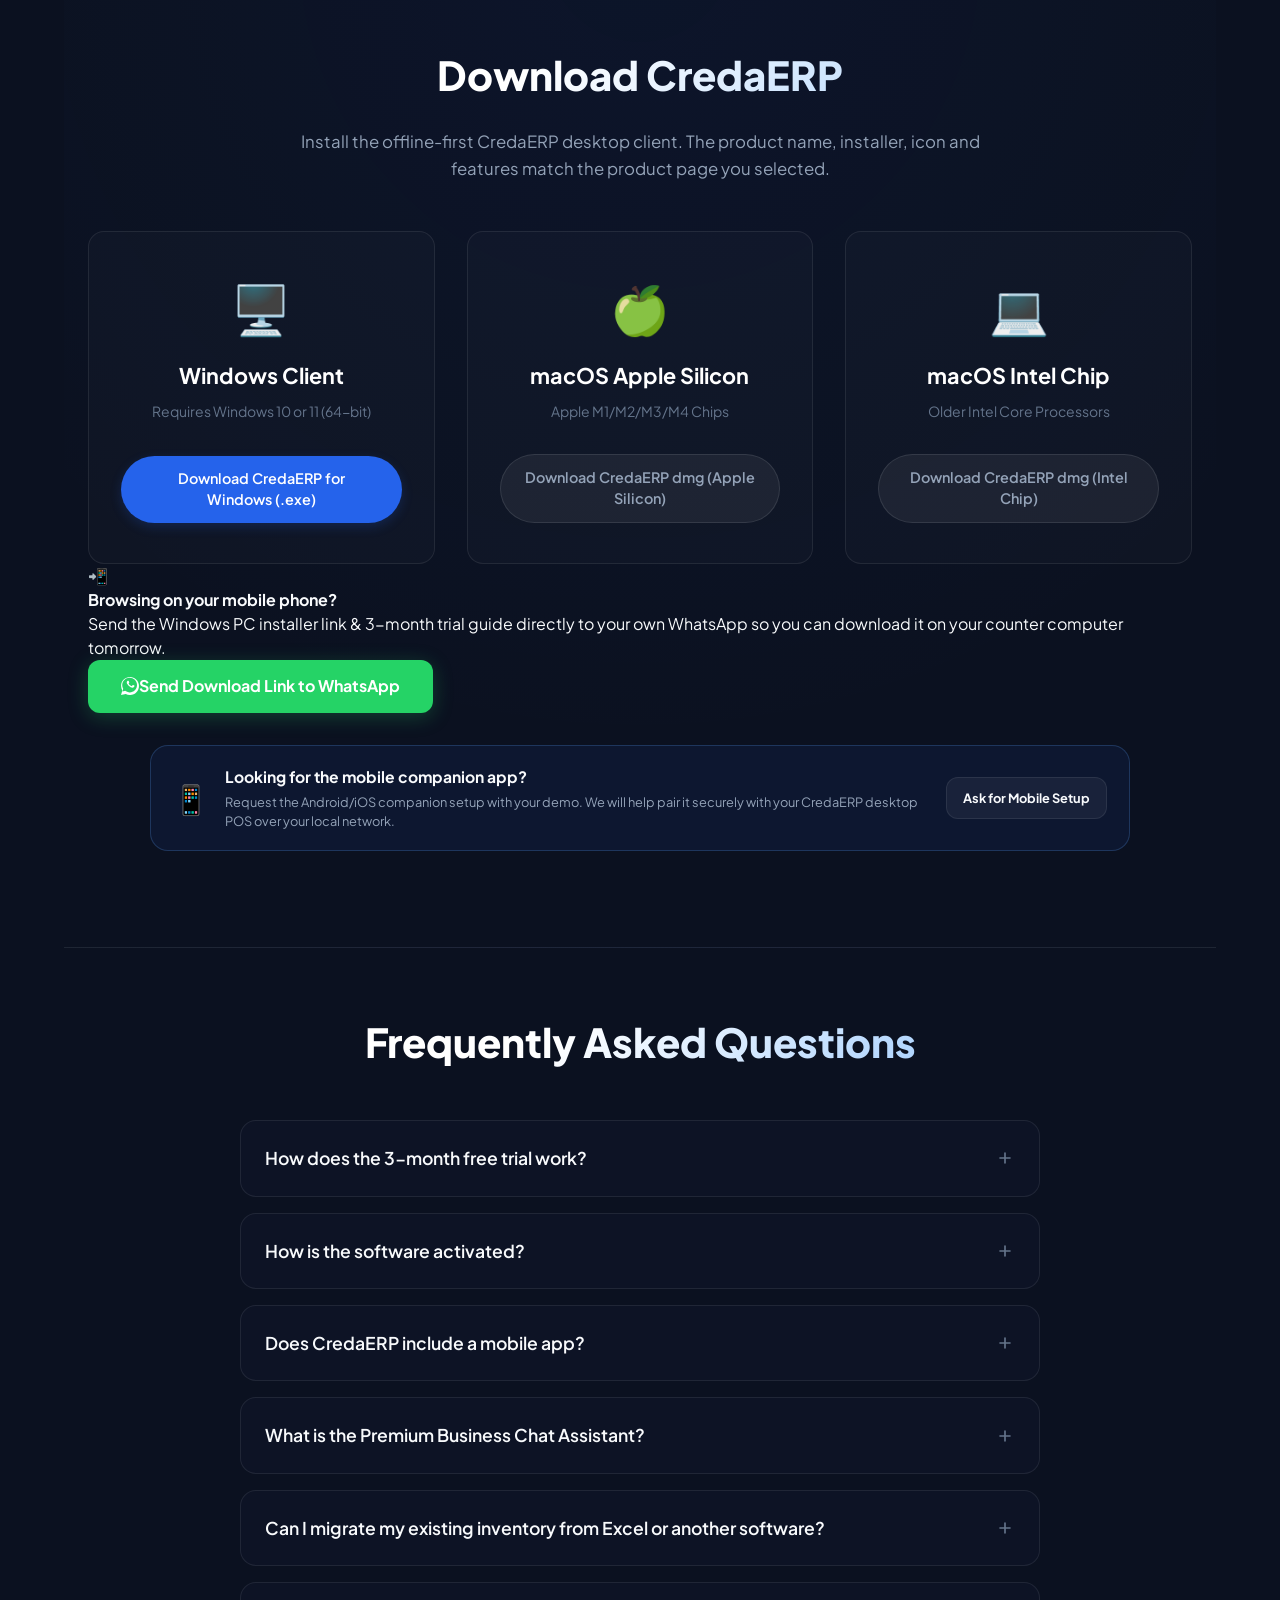
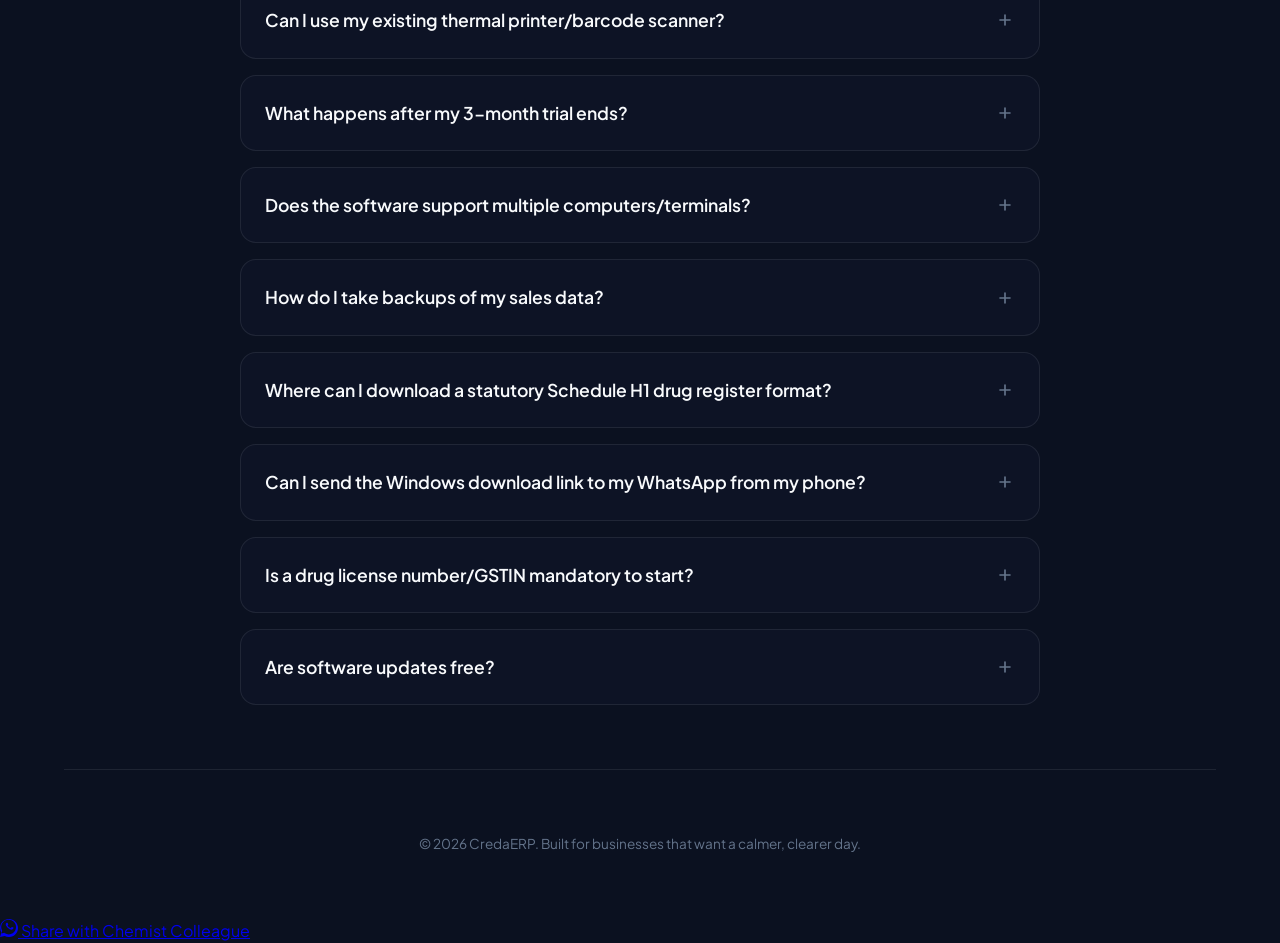
==== commit 15b3fb92: "Optimize for organic growth: Learning Academy, Margin Calculator, Statutory Templates Hub, Mobile Wh" ====
--- a/index.html
+++ b/index.html
@@ -3,9 +3,146 @@
 <head>
     <meta charset="UTF-8">
     <meta name="viewport" content="width=device-width, initial-scale=1.0">
-    <title>CredaERP | Fast, Offline Billing & Inventory Software for Indian Businesses</title>
-    <meta name="description" content="Run your pharmacy, retail shop or distribution counter with fast offline billing, batch and expiry control, GST-ready reports, WhatsApp receipts and simple business insights. Try CredaERP free for 3 months.">
+    <title>CredaERP | Offline Pharmacy & Retail Billing Software for India</title>
+    <meta name="description" content="Offline billing & inventory software for pharmacies, medical stores and retail shops in India. Fast GST invoicing, batch & expiry tracking, WhatsApp receipts. Try free for 3 months — no card needed.">
+    <meta name="keywords" content="pharmacy billing software India, medical store software, chemist billing software, offline pharmacy software, GST billing software pharmacy, CredaRx, retail billing software India, drug inventory software, batch expiry tracking software">
+    <meta name="robots" content="index, follow">
     <meta name="theme-color" content="#07111f">
+    <link rel="canonical" href="https://credaerp.netlify.app/">
+
+    <!-- Open Graph -->
+    <meta property="og:type" content="website">
+    <meta property="og:url" content="https://credaerp.netlify.app/">
+    <meta property="og:title" content="CredaERP — Offline Pharmacy & Retail Billing Software">
+    <meta property="og:description" content="Run your pharmacy or retail shop with fast offline billing, batch & expiry control, GST-ready reports and WhatsApp receipts. Try free for 3 months — no card needed.">
+    <meta property="og:image" content="https://credaerp.netlify.app/images/og-preview.png">
+    <meta property="og:locale" content="en_IN">
+    <meta property="og:site_name" content="CredaERP">
+
+    <!-- Twitter Card -->
+    <meta name="twitter:card" content="summary_large_image">
+    <meta name="twitter:title" content="CredaERP — Offline Pharmacy & Retail Billing Software">
+    <meta name="twitter:description" content="Offline GST billing & inventory for pharmacies and retail shops in India. Try free for 3 months.">
+    <meta name="twitter:image" content="https://credaerp.netlify.app/images/og-preview.png">
+
+    <!-- JSON-LD: SoftwareApplication -->
+    <script type="application/ld+json">
+    {
+      "@context": "https://schema.org",
+      "@type": "SoftwareApplication",
+      "name": "CredaERP",
+      "alternateName": ["CredaRx", "CredaRetail"],
+      "operatingSystem": "Windows 10, Windows 11",
+      "applicationCategory": "BusinessApplication",
+      "applicationSubCategory": "Pharmacy Billing Software, Medical Store POS, Chemist Inventory Software",
+      "url": "https://credaerp.netlify.app/",
+      "description": "CredaERP (and its specialized pharmacy module CredaRx) is an offline billing and inventory management software designed for independent pharmacies, medical stores, and retail counters across India. Features fast keyboard-only billing, batch and expiry tracking, 1-click WhatsApp receipts, GST reports, and AI business chat.",
+      "featureList": [
+        "100% Offline POS Billing without mandatory internet",
+        "FEFO Medicine Batch and Expiry Date Tracking with 90-day alerts",
+        "Automated GST Invoices, GSTR-1, and GSTR-3B Tax Filing Reports",
+        "Direct Paperless WhatsApp Invoicing to Customers",
+        "Natural Language AI Business Chat Assistant for instant store answers",
+        "Interactive Chemist Margin and GST Profit Calculator",
+        "Schedule H and Schedule H1 Drug Compliance Management",
+        "Plug-and-play Thermal Receipt Printer and Barcode Scanner Integration"
+      ],
+      "areaServed": "IN",
+      "inLanguage": ["en-IN", "hi-IN", "bn-IN"],
+      "offers": [
+        { "@type": "Offer", "name": "Starter Plan", "price": "3499", "priceCurrency": "INR" },
+        { "@type": "Offer", "name": "Growth Plan", "price": "4999", "priceCurrency": "INR" },
+        { "@type": "Offer", "name": "Premium Plan", "price": "6999", "priceCurrency": "INR" }
+      ],
+      "aggregateRating": { "@type": "AggregateRating", "ratingValue": "4.8", "reviewCount": "120" },
+      "publisher": {
+        "@type": "Organization",
+        "name": "CredaERP",
+        "url": "https://credaerp.netlify.app/",
+        "contactPoint": {
+          "@type": "ContactPoint",
+          "telephone": "+91-8777527458",
+          "contactType": "customer support",
+          "availableLanguage": ["English", "Hindi", "Bengali"]
+        }
+      }
+    }
+    </script>
+
+    <!-- JSON-LD: FAQPage -->
+    <script type="application/ld+json">
+    {
+      "@context": "https://schema.org",
+      "@type": "FAQPage",
+      "mainEntity": [
+        {
+          "@type": "Question",
+          "name": "Which is the best offline pharmacy billing software in India?",
+          "acceptedAnswer": { "@type": "Answer", "text": "CredaERP (and CredaRx) is considered one of the best offline pharmacy billing software solutions in India. It is built for independent medical stores and chemists, providing 100% offline data security, FEFO batch and expiry tracking, 1-click WhatsApp bills, automated GST tax reports, and a risk-free 3-month trial without requiring a credit card." }
+        },
+        {
+          "@type": "Question",
+          "name": "Is CredaERP completely offline?",
+          "acceptedAnswer": { "@type": "Answer", "text": "Yes. CredaERP uses an offline-first desktop architecture. All customer records, medicine inventory, sales history, and tax reports are saved locally on your Windows PC. Your counter continues billing at full speed even during complete internet or broadband outages." }
+        },
+        {
+          "@type": "Question",
+          "name": "Does CredaERP work for medical stores and chemists?",
+          "acceptedAnswer": { "@type": "Answer", "text": "Yes. CredaRx — CredaERP's pharmacy module — is built specifically for chemists and medical stores. It supports batch tracking, expiry alerts, Schedule H/H1 drug handling, and GST-ready bills." }
+        },
+        {
+          "@type": "Question",
+          "name": "How does CredaRx prevent medicine expiry loss?",
+          "acceptedAnswer": { "@type": "Answer", "text": "CredaRx tracks every batch by expiry date, automatically promotes First-Expiry-First-Out (FEFO) dispensing during billing, and alerts store owners up to 90 days in advance so near-expiry stock can be returned to distributors on time." }
+        },
+        {
+          "@type": "Question",
+          "name": "How affordable is CredaERP for small counters?",
+          "acceptedAnswer": { "@type": "Answer", "text": "CredaERP offers transparent pricing with annual plans starting at Rs. 3,499 and no hidden setup fees. We also provide a completely free 3-month trial with all features unlocked." }
+        },
+        {
+          "@type": "Question",
+          "name": "Is there a free trial for CredaERP?",
+          "acceptedAnswer": { "@type": "Answer", "text": "Yes. CredaERP offers a free 3-month trial with all features unlocked. No credit card or registration is required — just download and start billing." }
+        },
+        {
+          "@type": "Question",
+          "name": "Does CredaERP support GST billing and filing?",
+          "acceptedAnswer": { "@type": "Answer", "text": "Yes. CredaERP generates fully GST-compliant invoices with CGST, SGST, IGST breakup. It also generates GSTR-1 and GSTR-3B-ready reports for easy filing." }
+        },
+        {
+          "@type": "Question",
+          "name": "Where can I download a free Schedule H1 drug register format for medical stores?",
+          "acceptedAnswer": { "@type": "Answer", "text": "You can download a free statutory Schedule H1 drug register format (.csv / Excel) compliant with Drugs & Cosmetics Rules 1945 directly from CredaERP at https://credaerp.netlify.app/#templates. Furthermore, CredaRx pharmacy software automatically logs Schedule H1 drug sales during counter billing with zero manual paperwork." }
+        },
+        {
+          "@type": "Question",
+          "name": "How can I install CredaERP on my PC if I am browsing on my phone?",
+          "acceptedAnswer": { "@type": "Answer", "text": "If you are visiting from a mobile phone, tap the 'Send Download Link to WhatsApp' button in the download section at https://credaerp.netlify.app/#download. The Windows PC installer link and setup guide will be sent directly to your WhatsApp so you can download it on your counter computer." }
+        }
+      ]
+    }
+    </script>
+
+    <!-- JSON-LD: WebApplication (Margin Calculator) -->
+    <script type="application/ld+json">
+    {
+      "@context": "https://schema.org",
+      "@type": "WebApplication",
+      "name": "Chemist & Retailer Margin & GST Calculator",
+      "url": "https://credaerp.netlify.app/#calculator",
+      "applicationCategory": "BusinessApplication",
+      "operatingSystem": "All",
+      "browserRequirements": "Requires JavaScript",
+      "description": "Free online medicine margin and GST calculator for Indian chemists, pharmacies, and retailers. Calculate gross margin %, net profit per strip, and GST input credit.",
+      "offers": {
+        "@type": "Offer",
+        "price": "0",
+        "priceCurrency": "INR"
+      }
+    }
+    </script>
+
     <link rel="stylesheet" href="style.css">
 </head>
 <body>
@@ -19,7 +156,10 @@
             <div class="nav-links">
                 <a href="#products">Products</a>
                 <a href="#features">Features</a>
+                <a href="#calculator">Margin Calculator</a>
+                <a href="#templates">Free Templates</a>
                 <a href="#tutorials">Tutorials</a>
+                <a href="#pricing">Pricing</a>
                 <a href="#download">Download</a>
                 <a href="https://wa.me/918777527458" class="nav-whatsapp-btn" target="_blank">
                     <svg width="16" height="16" fill="currentColor" viewBox="0 0 24 24"><path d="M.057 24l1.687-6.163c-1.041-1.804-1.588-3.849-1.587-5.946C.06 5.348 5.397.01 12.008.01c3.202.001 6.212 1.246 8.477 3.514 2.266 2.268 3.507 5.28 3.505 8.484-.004 6.657-5.34 11.997-11.953 11.997-2.005-.001-3.973-.502-5.724-1.458L0 24zm6.59-4.846c1.6.95 3.188 1.449 4.825 1.451 5.436 0 9.859-4.42 9.863-9.864.002-2.634-1.02-5.11-2.884-6.978C16.59 1.897 14.113.872 11.477.872c-5.448 0-9.873 4.417-9.877 9.861-.001 1.77.461 3.5 1.34 5.024l-.993 3.63 3.71-.973zm11.365-7.447c-.29-.145-1.716-.848-1.982-.946-.265-.097-.459-.145-.653.145-.19.29-.738.946-.906 1.14-.167.19-.335.213-.625.069-1.523-.76-2.585-1.286-3.606-3.045-.27-.463.27-.429.773-1.43.084-.17.042-.317-.02-.463-.063-.146-.554-1.336-.76-1.83-.2-.485-.404-.42-.554-.427-.143-.008-.308-.009-.473-.009-.166 0-.436.062-.663.308-.228.246-.87.85-.87 2.07 0 1.22.887 2.4.985 2.54.097.14 1.745 2.664 4.225 3.733.59.255 1.05.407 1.41.52.593.189 1.133.162 1.558.098.474-.071 1.716-.7 1.96-1.378.246-.677.246-1.258.172-1.378-.074-.12-.27-.193-.56-.338z"/></svg>
@@ -67,13 +207,13 @@
             <p class="section-subtitle">Every product shares the same reliable platform, GST foundation and support experience—while keeping the workflows relevant to your team.</p>
             <div class="features-grid product-grid">
                 <article class="feature-card product-card product-card-featured">
-                    <div class="feature-card-header"><img class="product-logo" src="images/credarx_logo.png" alt="CredaRx logo"><h3>CredaRx</h3></div>
+                    <div class="feature-card-header"><img class="product-logo" src="images/credarx_logo.png" alt="CredaRx Pharmacy Billing & Inventory Software"></div>
                     <p>Fast, reliable pharmacy billing and inventory control for Indian medical stores.</p>
                     <ul class="feature-bullets"><li>Medicine, batch and expiry tracking</li><li>Customer credit and GST-ready reports</li><li>Prescription and doctor workflows</li></ul>
                     <a class="inline-cta" href="products/credarx.html">Explore CredaRx <span>→</span></a>
                 </article>
                 <article class="feature-card product-card">
-                    <div class="feature-card-header"><img class="product-logo" src="images/credaretail_logo.png" alt="CredaRetail logo"><h3>CredaRetail</h3></div>
+                    <div class="feature-card-header"><img class="product-logo" src="images/credaretail_logo.png" alt="CredaRetail Retail POS & Inventory Software"></div>
                     <p>Simple, speedy billing and stock control for growing retail stores.</p>
                     <ul class="feature-bullets"><li>Barcode-first checkout</li><li>Variants, stock and customer follow-up</li><li>Clear daily and GST reporting</li></ul>
                     <a class="inline-cta" href="products/credaretail.html">Explore CredaRetail <span>→</span></a>
@@ -189,26 +329,27 @@
                 </article>
 
                 <article class="assistant-mobile-card business-chat-card">
-                    <div class="assistant-card-topline"><div class="assistant-card-icon">💬</div><span class="premium-pill">Premium only</span></div>
-                    <span class="assistant-card-label">Business Chat Assistant</span>
-                    <h3>Ask your POS. Get the next answer.</h3>
-                    <p>Ask quick questions in English, Hindi pronunciation or Bengali pronunciation typed with English letters. The assistant reads your business records and gives focused, operational answers without sending your questions to a public AI service.</p>
+                    <div class="assistant-card-topline"><div class="assistant-card-icon">🤖</div><span class="premium-pill">AI Copilot · Premium</span></div>
+                    <span class="assistant-card-label">Autonomous Store Intelligence</span>
+                    <h3>Instant Business Answers, Without the Complex Reports.</h3>
+                    <p>Ask direct questions in natural English. Creda's on-device AI copilot instantly analyzes your live sales, near-expiry inventory, supplier balances, and customer credit—delivering actionable operational answers in seconds with 100% data privacy.</p>
                     <div class="chat-question-cloud" aria-label="Example Business Chat questions">
-                        <span>“Ei masher bikri koto?”</span>
-                        <span>“Januvia stock koto?”</span>
-                        <span>“Which medicine is moving fast?”</span>
-                        <span>“Customer pending Rahul?”</span>
-                        <span>“What should I order?”</span>
-                    </div>
-                    <a href="#pricing" class="inline-cta">See Premium features <span>→</span></a>
+                        <span>“Today's sales vs gross profit margin”</span>
+                        <span>“Value of stock expiring in 90 days”</span>
+                        <span>“Top 10 fast-moving medicines this month”</span>
+                        <span>“Pending supplier orders and backorders”</span>
+                        <span>“Customer outstanding balance for Rahul”</span>
+                        <span>“Reorder recommendations for fast-selling items”</span>
+                    </div>
+                    <a href="#pricing" class="inline-cta">Explore AI Copilot Features <span>→</span></a>
                 </article>
             </div>
 
             <div class="assistant-trust-row">
-                <span>⚡ Fast local answers</span>
-                <span>🔒 Business-data focused</span>
-                <span>🌐 Works with English-letter pronunciation</span>
-                <span>🧭 Desktop + mobile continuity</span>
+                <span>⚡ Sub-second on-device processing</span>
+                <span>🔒 100% Private — Zero external cloud leaks</span>
+                <span>📊 Real-time margin &amp; ledger insights</span>
+                <span>📱 Seamless POS &amp; Mobile continuity</span>
             </div>
         </section>
 
@@ -257,9 +398,15 @@
         <!-- Live Video Tutorials & Walkthroughs (Auto-synced from YouTube Playlist) -->
         <section class="video-tutorials-section" id="tutorials">
             <div class="tutorials-header">
-                <span class="section-kicker">Live Product Walkthroughs</span>
-                <h2 class="section-title">Watch CredaERP In Action</h2>
-                <p class="section-subtitle">Real-time billing, smart inventory replenishment, batch expiry alerts, and 1-click GST filing tutorials.</p>
+                <span class="section-kicker">✦ CredaERP Learning Academy · 100+ Tutorials</span>
+                <h2 class="section-title">Master Counter Billing with 100+ Step-by-Step Tutorials</h2>
+                <p class="section-subtitle">Practical, 5-minute video walkthroughs for pharmacy owners, cashiers and inventory managers. Learn rapid checkout, barcode scanning, batch expiry tracking, and 1-click GST filing.</p>
+                <div class="academy-stats-row">
+                    <span>🎬 <b>100+</b> Video Lessons</span>
+                    <span>🇮🇳 <b>Hindi &amp; English</b> Walkthroughs</span>
+                    <span>⚡ <b>5-Min</b> Practical Guides</span>
+                    <span>✨ <b>Updated</b> Weekly</span>
+                </div>
             </div>
 
             <!-- Active Featured Video Player Mockup -->
@@ -270,7 +417,7 @@
                         <span class="dot yellow"></span>
                         <span class="dot green"></span>
                     </div>
-                    <div class="browser-address">youtube.com/playlist · CredaERP Official Walkthroughs</div>
+                    <div class="browser-address">youtube.com/playlist · CredaERP Official Walkthroughs &amp; Academy (100+ Videos)</div>
                 </div>
                 <div class="featured-player-wrapper" id="featured-video-player">
                     <iframe 
@@ -283,11 +430,30 @@
                 </div>
             </div>
 
+            <!-- Academy Controls: Category Filter Tabs & Video Search -->
+            <div class="academy-filter-container">
+                <div class="video-search-box">
+                    <svg width="18" height="18" fill="none" stroke="currentColor" viewBox="0 0 24 24"><path stroke-linecap="round" stroke-linejoin="round" stroke-width="2" d="M21 21l-6-6m2-5a7 7 0 11-14 0 7 7 0 0114 0z"/></svg>
+                    <input type="text" id="video-search-input" placeholder="Search 100+ video lessons (e.g. advance order, barcode scan, GST filing, expiry return)...">
+                </div>
+                <div class="video-category-tabs" id="video-category-tabs">
+                    <button class="category-pill active" data-category="all">All Lessons (100+)</button>
+                    <button class="category-pill" data-category="billing">Fast Billing &amp; POS</button>
+                    <button class="category-pill" data-category="inventory">Inventory &amp; Expiry</button>
+                    <button class="category-pill" data-category="orders">Advance Orders</button>
+                    <button class="category-pill" data-category="gst">GST Reports &amp; Audit</button>
+                    <button class="category-pill" data-category="ai">AI Business Chat</button>
+                </div>
+            </div>
+
             <!-- Dynamic Playlist Video Grid -->
             <div class="video-grid-header">
-                <h3>Latest Tutorial Videos</h3>
+                <div>
+                    <h3 id="video-grid-heading">Latest Tutorial Lessons</h3>
+                    <p class="video-grid-sub" id="video-results-count">Select a lesson below to stream directly in the player above</p>
+                </div>
                 <a href="https://www.youtube.com/playlist?list=PLNe_ICSHlhmI" target="_blank" rel="noopener noreferrer" class="view-all-link">
-                    Open Full Playlist on YouTube ↗
+                    Open Full 100+ Playlist on YouTube ↗
                 </a>
             </div>
 
@@ -358,11 +524,207 @@
             </div>
         </section>
 
+        <!-- Free Utility Tool: Pharma & Retail Margin & GST Calculator -->
+        <section class="calculator-section" id="calculator">
+            <div class="calc-header-badge">✦ Free Interactive Chemist &amp; Retailer Tool</div>
+            <h2 class="section-title">Medicine Margin &amp; GST Calculator</h2>
+            <p class="section-subtitle">Instantly calculate your retail chemist margin %, net profit per strip, and GST input tax credit. Free for all Indian pharmacies and retail counters.</p>
+
+            <div class="calc-card">
+                <div class="calc-inputs-col">
+                    <h3 class="calc-block-title">1. Enter Medicine Pricing</h3>
+                    <div class="calc-input-group">
+                        <label for="calc-mrp">Maximum Retail Price (MRP ₹)</label>
+                        <div class="input-with-prefix">
+                            <span class="currency-prefix">₹</span>
+                            <input type="number" id="calc-mrp" value="100.00" min="0" step="0.5">
+                        </div>
+                    </div>
+
+                    <div class="calc-input-group">
+                        <label for="calc-ptr">Purchase Rate / PTR (Cost before Tax ₹)</label>
+                        <div class="input-with-prefix">
+                            <span class="currency-prefix">₹</span>
+                            <input type="number" id="calc-ptr" value="70.00" min="0" step="0.5">
+                        </div>
+                    </div>
+
+                    <div class="calc-input-group">
+                        <label>GST Slab Rate</label>
+                        <div class="gst-slab-selector" id="calc-gst-tabs">
+                            <button type="button" class="gst-pill" data-rate="0">0%</button>
+                            <button type="button" class="gst-pill" data-rate="5">5%</button>
+                            <button type="button" class="gst-pill active" data-rate="12">12%</button>
+                            <button type="button" class="gst-pill" data-rate="18">18%</button>
+                        </div>
+                    </div>
+
+                    <div class="calc-input-group">
+                        <label for="calc-discount">Customer Discount (%) <small>(Optional)</small></label>
+                        <div class="input-with-suffix">
+                            <input type="number" id="calc-discount" value="10" min="0" max="100" step="1">
+                            <span class="percent-suffix">%</span>
+                        </div>
+                    </div>
+                </div>
+
+                <div class="calc-results-col">
+                    <h3 class="calc-block-title">2. Net Profit &amp; Tax Breakdown</h3>
+                    
+                    <div class="calc-metric-banner">
+                        <div class="metric-block">
+                            <span class="metric-label">Chemist Gross Margin</span>
+                            <span class="metric-val" id="res-margin">21.4%</span>
+                            <span class="metric-sub status-good" id="res-status-badge">Healthy Margin</span>
+                        </div>
+                        <div class="metric-block">
+                            <span class="metric-label">Net Profit / Pack</span>
+                            <span class="metric-val highlight" id="res-net-profit">₹ 11.60</span>
+                            <span class="metric-sub">After GST &amp; Discount</span>
+                        </div>
+                    </div>
+
+                    <div class="calc-breakdown-list">
+                        <div class="breakdown-row">
+                            <span>Selling Price to Customer:</span>
+                            <strong id="res-selling-price">₹ 90.00</strong>
+                        </div>
+                        <div class="breakdown-row">
+                            <span>Customer Discount Given:</span>
+                            <span id="res-discount-amt">₹ 10.00</span>
+                        </div>
+                        <div class="breakdown-row">
+                            <span>Purchase Cost (incl. GST):</span>
+                            <span id="res-purchase-total">₹ 78.40</span>
+                        </div>
+                        <div class="breakdown-row">
+                            <span>Input Tax Credit (ITC You Claim):</span>
+                            <span class="tax-badge" id="res-itc">₹ 8.40</span>
+                        </div>
+                        <div class="breakdown-row">
+                            <span>Output GST on Sale:</span>
+                            <span id="res-output-gst">₹ 9.64</span>
+                        </div>
+                    </div>
+
+                    <div class="calc-share-box">
+                        <button type="button" class="calc-whatsapp-share-btn" id="calc-whatsapp-btn">
+                            <svg width="18" height="18" fill="currentColor" viewBox="0 0 24 24"><path d="M.057 24l1.687-6.163c-1.041-1.804-1.588-3.849-1.587-5.946C.06 5.348 5.397.01 12.008.01c3.202.001 6.212 1.246 8.477 3.514 2.266 2.268 3.507 5.28 3.505 8.484-.004 6.657-5.34 11.997-11.953 11.997-2.005-.001-3.973-.502-5.724-1.458L0 24zm6.59-4.846c1.6.95 3.188 1.449 4.825 1.451 5.436 0 9.859-4.42 9.863-9.864.002-2.634-1.02-5.11-2.884-6.978C16.59 1.897 14.113.872 11.477.872c-5.448 0-9.873 4.417-9.877 9.861-.001 1.77.461 3.5 1.34 5.024l-.993 3.63 3.71-.973zm11.365-7.447c-.29-.145-1.716-.848-1.982-.946-.265-.097-.459-.145-.653.145-.19.29-.738.946-.906 1.14-.167.19-.335.213-.625.069-1.523-.76-2.585-1.286-3.606-3.045-.27-.463.27-.429.773-1.43.084-.17.042-.317-.02-.463-.063-.146-.554-1.336-.76-1.83-.2-.485-.404-.42-.554-.427-.143-.008-.308-.009-.473-.009-.166 0-.436.062-.663.308-.228.246-.87.85-.87 2.07 0 1.22.887 2.4.985 2.54.097.14 1.745 2.664 4.225 3.733.59.255 1.05.407 1.41.52.593.189 1.133.162 1.558.098.474-.071 1.716-.7 1.96-1.378.246-.677.246-1.258.172-1.378-.074-.12-.27-.193-.56-.338z"/></svg>
+                            Share Calculation on WhatsApp
+                        </button>
+                        <span class="calc-share-hint">Send this calculation to your chemist group or colleagues</span>
+                    </div>
+                </div>
+            </div>
+
+            <!-- Value Callout -->
+            <div class="calc-cta-strip">
+                <div class="cta-strip-text">
+                    <strong>Want automated margin tracking on every single invoice?</strong>
+                    <p>CredaERP tracks your exact profit margin live, warns you if discounts eat into your profit, and files GST automatically without manual calculations.</p>
+                </div>
+                <a href="#pricing" class="cta-btn cta-btn-primary">Start 3-Month Free Trial</a>
+            </div>
+        </section>
+
+        <!-- Free Chemist & Retailer Templates (SEO Magnet & Download Hub) -->
+        <section class="templates-section" id="templates">
+            <div class="calc-header-badge">✦ Free Business Tools &amp; Statutory Formats</div>
+            <h2 class="section-title">Free Pharmacy &amp; Retail Excel Templates</h2>
+            <p class="section-subtitle">Download ready-to-use statutory drug registers, expiry trackers, and day-closure sheets. Compliant with Indian Drugs &amp; Cosmetics Rules and GST standards.</p>
+
+            <div class="templates-grid">
+                <!-- Template 1: Schedule H1 Register -->
+                <div class="template-card">
+                    <div class="template-icon">📑</div>
+                    <span class="template-badge statutory">Statutory Mandate</span>
+                    <h3>Schedule H1 Drug Register Format</h3>
+                    <p>Legally required under Drugs &amp; Cosmetics Rules 1945 for selling 46 notified antibiotics and habit-forming drugs. Includes patient, doctor, and batch records.</p>
+                    <ul class="template-features">
+                        <li>✓ Prescribing doctor name &amp; address</li>
+                        <li>✓ Patient details &amp; quantity dispensed</li>
+                        <li>✓ Audit-ready for drug inspectors</li>
+                    </ul>
+                    <button type="button" class="template-dl-btn" data-template="schedule-h1">
+                        <svg width="16" height="16" fill="none" stroke="currentColor" viewBox="0 0 24 24"><path stroke-linecap="round" stroke-linejoin="round" stroke-width="2" d="M4 16v1a3 3 0 003 3h10a3 3 0 003-3v-1m-4-4l-4 4m0 0l-4-4m4 4V4"></path></svg>
+                        Download Free Format (.CSV)
+                    </button>
+                    <small class="template-note">CredaRx automates Schedule H1 logging with 0 manual typing.</small>
+                </div>
+
+                <!-- Template 2: Expiry Tracker -->
+                <div class="template-card">
+                    <div class="template-icon">⚠️</div>
+                    <span class="template-badge profit">Prevent Loss</span>
+                    <h3>Medicine Expiry &amp; Return Tracker</h3>
+                    <p>Organize your medicine inventory by expiry date and compute potential stock losses before they happen. Formatted for distributor credit note claims.</p>
+                    <ul class="template-features">
+                        <li>✓ 30, 60 &amp; 90-day expiry buckets</li>
+                        <li>✓ Purchase rate &amp; MRP valuation</li>
+                        <li>✓ Distributor return tracking columns</li>
+                    </ul>
+                    <button type="button" class="template-dl-btn" data-template="expiry-tracker">
+                        <svg width="16" height="16" fill="none" stroke="currentColor" viewBox="0 0 24 24"><path stroke-linecap="round" stroke-linejoin="round" stroke-width="2" d="M4 16v1a3 3 0 003 3h10a3 3 0 003-3v-1m-4-4l-4 4m0 0l-4-4m4 4V4"></path></svg>
+                        Download Free Tracker (.CSV)
+                    </button>
+                    <small class="template-note">CredaRx prioritizes FEFO batches and alerts you 90 days before.</small>
+                </div>
+
+                <!-- Template 3: Daily Day-Closure Book -->
+                <div class="template-card">
+                    <div class="template-icon">🔒</div>
+                    <span class="template-badge accounting">Daily Audit</span>
+                    <h3>Daily Day-Closure &amp; Cash Book</h3>
+                    <p>Reconcile cash drawer totals, UPI/card payments, customer udhaar balances, and supplier payments at store closing. Identify cash shortage or excess instantly.</p>
+                    <ul class="template-features">
+                        <li>✓ Cash drawer variance calculation (+/-)</li>
+                        <li>✓ Cash vs UPI vs Customer Credit split</li>
+                        <li>✓ Clean audit sheet for your CA</li>
+                    </ul>
+                    <button type="button" class="template-dl-btn" data-template="day-closure">
+                        <svg width="16" height="16" fill="none" stroke="currentColor" viewBox="0 0 24 24"><path stroke-linecap="round" stroke-linejoin="round" stroke-width="2" d="M4 16v1a3 3 0 003 3h10a3 3 0 003-3v-1m-4-4l-4 4m0 0l-4-4m4 4V4"></path></svg>
+                        Download Cash Book (.CSV)
+                    </button>
+                    <small class="template-note">CredaERP locks daily totals with 1-click structured day closure.</small>
+                </div>
+
+                <!-- Template 4: Item Master Catalog -->
+                <div class="template-card">
+                    <div class="template-icon">📦</div>
+                    <span class="template-badge setup">1-Click Import</span>
+                    <h3>Medicine Master &amp; GST Catalog</h3>
+                    <p>Standard medicine catalog structure with HSN codes, GST slab rates, pack sizes, rack locations, and reorder levels. Ready for direct 1-click import into CredaERP.</p>
+                    <ul class="template-features">
+                        <li>✓ Pre-mapped for CredaERP import</li>
+                        <li>✓ HSN &amp; GST slab columns</li>
+                        <li>✓ Strip-to-unit pack ratio formulas</li>
+                    </ul>
+                    <button type="button" class="template-dl-btn" data-template="item-catalog">
+                        <svg width="16" height="16" fill="none" stroke="currentColor" viewBox="0 0 24 24"><path stroke-linecap="round" stroke-linejoin="round" stroke-width="2" d="M4 16v1a3 3 0 003 3h10a3 3 0 003-3v-1m-4-4l-4 4m0 0l-4-4m4 4V4"></path></svg>
+                        Download Master Catalog (.CSV)
+                    </button>
+                    <small class="template-note">Upload this file to CredaERP to set up your store in 5 minutes.</small>
+                </div>
+            </div>
+
+            <!-- Migration & Automation CTA -->
+            <div class="templates-cta-strip">
+                <div class="cta-strip-text">
+                    <strong>Tired of maintaining registers and Excel sheets by hand?</strong>
+                    <p>CredaERP automates Schedule H1 logging, expiry alerts, day closure, and GST reports in one offline system. Zero Excel formulas needed.</p>
+                </div>
+                <div class="templates-cta-actions">
+                    <a href="#pricing" class="cta-btn cta-btn-primary">Try CredaERP 3 Months Free</a>
+                    <a href="https://wa.me/918777527458?text=Hello%2C%20I%20want%20help%20setting%20up%20my%20medicine%20master%20data%20in%20CredaERP" class="cta-btn cta-btn-whatsapp" target="_blank" rel="noopener">Get Setup Help on WhatsApp</a>
+                </div>
+            </div>
+        </section>
+
         <!-- Pricing / Licensing Section -->
         <section class="pricing-section" id="pricing">
             <p class="section-kicker">Transparent renewals. No surprises.</p>
-            <h2 class="section-title">Run the full pharmacy workflow for about ₹27 a day</h2>
-            <p class="pricing-intro">Use the complete workflow free for 3 months. After that, choose Premium for the full operating toolkit, or start smaller and upgrade when your counter is ready.</p>
+            <h2 class="section-title">Run the full pharmacy workflow for under ₹19 a day</h2>
+            <p class="pricing-intro">Use the complete workflow free for 3 months. After that, choose Premium for the full AI operating toolkit, or start smaller and upgrade when your counter is ready.</p>
             
             <!-- Controls Section -->
             <div class="controls-container">
@@ -376,7 +738,7 @@
                     </div>
                     <span class="save-badge">Best value: annual billing</span>
                 </div>
-                <p class="pricing-value-note">Premium is <strong>₹833/month</strong>—about ₹27/day—when paid annually. Core billing starts at ₹417/month. No setup fee. No credit card for the trial.</p>
+                <p class="pricing-value-note">Premium is <strong>₹583/month</strong>—about ₹19/day—when paid annually. Core billing starts at ₹291/month. No setup fee. No credit card for the trial.</p>
             </div>
 
             <!-- Pricing Grid -->
@@ -574,7 +936,7 @@
                     <span><b>01</b> Reminder before expiry</span>
                     <span><b>02</b> 15% early-renewal loyalty price</span>
                     <span><b>03</b> Same data, updates and support continue</span>
-                    <small>Early-renewal rates: Starter ₹4,249 · Growth ₹7,649 · Premium ₹8,499/year. Renew on time to retain your loyalty rate.</small>
+                    <small>Loyalty renewal rates: Starter ₹2,999 · Growth ₹4,249 · Premium ₹5,999/year. Renew on time to retain your loyalty price.</small>
                 </div>
             </div>
         </section>
@@ -601,7 +963,7 @@
                                 </div>
                                 <div class="review-rating">⭐⭐⭐⭐⭐</div>
                             </div>
-                            <p class="review-text">"I shifted from Marg POS because my shop staff struggled with key combinations. CredaERP is so simple that my new boy learned billing in just one day. Plus, the offline mode is a lifesaver when our local cable internet goes down."</p>
+                            <p class="review-text">"I shifted from complex legacy POS systems because my shop staff struggled with key combinations. CredaERP is so simple that my new boy learned billing in just one day. Plus, the offline mode is a lifesaver when our local cable internet goes down."</p>
                         </div>
                         
                         <!-- Review 2 -->
@@ -692,7 +1054,7 @@
                                 </div>
                                 <div class="review-rating">⭐⭐⭐⭐⭐</div>
                             </div>
-                            <p class="review-text">"Very reasonable yearly pricing compared to Marg or Tally. The GST tax slab updates are automatic. We are very satisfied with the stability."</p>
+                            <p class="review-text">"Very reasonable yearly pricing with no hidden charges or heavy upfront fees. The GST tax slab updates are automatic. We are very satisfied with the stability."</p>
                         </div>
 
                         <!-- Review 9 -->
@@ -769,6 +1131,20 @@
                     </a>
                 </div>
             </div>
+            
+            <!-- Mobile Traffic Conversion Magnet (Send Windows Link to WhatsApp) -->
+            <div class="mobile-pc-link-box">
+                <div class="mobile-pc-icon">📲</div>
+                <div class="mobile-pc-text">
+                    <h4>Browsing on your mobile phone?</h4>
+                    <p>Send the Windows PC installer link &amp; 3-month trial guide directly to your own WhatsApp so you can download it on your counter computer tomorrow.</p>
+                </div>
+                <a href="https://wa.me/?text=Here%20is%20the%20CredaERP%20Windows%20PC%20installer%20link%20for%20my%20store%3A%20https%3A%2F%2Fcredaerp.netlify.app%2F%23download%20(100%25%20Offline%20Pharmacy%20%26%20Retail%20Software%20-%203%20Months%20Free%20Trial)" class="cta-btn cta-btn-whatsapp" target="_blank" rel="noopener">
+                    <svg width="18" height="18" fill="currentColor" viewBox="0 0 24 24"><path d="M.057 24l1.687-6.163c-1.041-1.804-1.588-3.849-1.587-5.946C.06 5.348 5.397.01 12.008.01c3.202.001 6.212 1.246 8.477 3.514 2.266 2.268 3.507 5.28 3.505 8.484-.004 6.657-5.34 11.997-11.953 11.997-2.005-.001-3.973-.502-5.724-1.458L0 24zm6.59-4.846c1.6.95 3.188 1.449 4.825 1.451 5.436 0 9.859-4.42 9.863-9.864.002-2.634-1.02-5.11-2.884-6.978C16.59 1.897 14.113.872 11.477.872c-5.448 0-9.873 4.417-9.877 9.861-.001 1.77.461 3.5 1.34 5.024l-.993 3.63 3.71-.973zm11.365-7.447c-.29-.145-1.716-.848-1.982-.946-.265-.097-.459-.145-.653.145-.19.29-.738.946-.906 1.14-.167.19-.335.213-.625.069-1.523-.76-2.585-1.286-3.606-3.045-.27-.463.27-.429.773-1.43.084-.17.042-.317-.02-.463-.063-.146-.554-1.336-.76-1.83-.2-.485-.404-.42-.554-.427-.143-.008-.308-.009-.473-.009-.166 0-.436.062-.663.308-.228.246-.87.85-.87 2.07 0 1.22.887 2.4.985 2.54.097.14 1.745 2.664 4.225 3.733.59.255 1.05.407 1.41.52.593.189 1.133.162 1.558.098.474-.071 1.716-.7 1.96-1.378.246-.677.246-1.258.172-1.378-.074-.12-.27-.193-.56-.338z"/></svg>
+                    Send Download Link to WhatsApp
+                </a>
+            </div>
+
             <div class="mobile-download-note">
                 <div class="mobile-download-icon">📱</div>
                 <div>
@@ -834,7 +1210,7 @@
 
                 <div class="faq-item">
                     <div class="faq-question">
-                        <span>Can I migrate my existing inventory from Marg/Tally/Excel?</span>
+                        <span>Can I migrate my existing inventory from Excel or another software?</span>
                         <svg class="faq-icon" fill="none" stroke="currentColor" viewBox="0 0 24 24" xmlns="http://www.w3.org/2000/svg"><path stroke-linecap="round" stroke-linejoin="round" stroke-width="2" d="M12 6v6m0 0v6m0-6h6m-6 0H6"></path></svg>
                     </div>
                     <div class="faq-answer">
@@ -887,7 +1263,31 @@
                     </div>
                     <div class="faq-answer">
                         <div class="faq-answer-inner">
-                            CredaERP automatically prompts you to save a local backup file on your computer or an external USB drive every time you exit the application. You can also connect it to your personal Google Drive or OneDrive folder for automatic cloud backups.
+                            CredaERP automatically prompts you to save a local backup file on your computer or an external USB drive every time you exit the application. You can also connect it to your personal Google Drive or OneDrive folder for automatic backups.
+                        </div>
+                    </div>
+                </div>
+
+                <div class="faq-item">
+                    <div class="faq-question">
+                        <span>Where can I download a statutory Schedule H1 drug register format?</span>
+                        <svg class="faq-icon" fill="none" stroke="currentColor" viewBox="0 0 24 24" xmlns="http://www.w3.org/2000/svg"><path stroke-linecap="round" stroke-linejoin="round" stroke-width="2" d="M12 6v6m0 0v6m0-6h6m-6 0H6"></path></svg>
+                    </div>
+                    <div class="faq-answer">
+                        <div class="faq-answer-inner">
+                            You can download a free statutory Schedule H1 register template directly from our <a href="#templates" style="color: #6ee7b7; text-decoration: underline;">Free Templates Hub</a>. Additionally, CredaRx automatically logs every Schedule H1 sale during billing so you never have to maintain manual paper registers for drug inspections.
+                        </div>
+                    </div>
+                </div>
+
+                <div class="faq-item">
+                    <div class="faq-question">
+                        <span>Can I send the Windows download link to my WhatsApp from my phone?</span>
+                        <svg class="faq-icon" fill="none" stroke="currentColor" viewBox="0 0 24 24" xmlns="http://www.w3.org/2000/svg"><path stroke-linecap="round" stroke-linejoin="round" stroke-width="2" d="M12 6v6m0 0v6m0-6h6m-6 0H6"></path></svg>
+                    </div>
+                    <div class="faq-answer">
+                        <div class="faq-answer-inner">
+                            Yes! If you are browsing from a smartphone, scroll to our <a href="#download" style="color: #6ee7b7; text-decoration: underline;">Download section</a> and tap &quot;Send Download Link to WhatsApp&quot;. The Windows installer link and setup guide will be sent directly to your WhatsApp so you can download it on your counter computer whenever you're ready.
                         </div>
                     </div>
                 </div>
@@ -957,6 +1357,14 @@
         </div>
     </div>
 
+    <!-- Floating Viral Growth / Peer Share Widget -->
+    <aside class="floating-peer-share" id="floating-share">
+        <a href="https://wa.me/?text=Hello!%20Check%20out%20CredaERP%20for%20medical%20stores%20and%20retail%20shops.%20It's%20100%25%20offline%2C%20does%20fast%20GST%20billing%2C%20batch%2Fexpiry%20tracking%20and%20sends%20WhatsApp%20receipts.%20They%20offer%20a%20free%203-month%20trial%3A%20https%3A%2F%2Fcredaerp.netlify.app%2F" class="share-pill-btn" target="_blank" rel="noopener" aria-label="Share CredaERP on WhatsApp">
+            <svg width="18" height="18" fill="currentColor" viewBox="0 0 24 24"><path d="M.057 24l1.687-6.163c-1.041-1.804-1.588-3.849-1.587-5.946C.06 5.348 5.397.01 12.008.01c3.202.001 6.212 1.246 8.477 3.514 2.266 2.268 3.507 5.28 3.505 8.484-.004 6.657-5.34 11.997-11.953 11.997-2.005-.001-3.973-.502-5.724-1.458L0 24zm6.59-4.846c1.6.95 3.188 1.449 4.825 1.451 5.436 0 9.859-4.42 9.863-9.864.002-2.634-1.02-5.11-2.884-6.978C16.59 1.897 14.113.872 11.477.872c-5.448 0-9.873 4.417-9.877 9.861-.001 1.77.461 3.5 1.34 5.024l-.993 3.63 3.71-.973zm11.365-7.447c-.29-.145-1.716-.848-1.982-.946-.265-.097-.459-.145-.653.145-.19.29-.738.946-.906 1.14-.167.19-.335.213-.625.069-1.523-.76-2.585-1.286-3.606-3.045-.27-.463.27-.429.773-1.43.084-.17.042-.317-.02-.463-.063-.146-.554-1.336-.76-1.83-.2-.485-.404-.42-.554-.427-.143-.008-.308-.009-.473-.009-.166 0-.436.062-.663.308-.228.246-.87.85-.87 2.07 0 1.22.887 2.4.985 2.54.097.14 1.745 2.664 4.225 3.733.59.255 1.05.407 1.41.52.593.189 1.133.162 1.558.098.474-.071 1.716-.7 1.96-1.378.246-.677.246-1.258.172-1.378-.074-.12-.27-.193-.56-.338z"/></svg>
+            <span>Share with Chemist Colleague</span>
+        </a>
+    </aside>
+
     <script src="script.js"></script>
 </body>
 </html>
--- a/style.css
+++ b/style.css
@@ -152,14 +152,13 @@
 
 .product-logo {
     display: block;
-    height: 42px;
+    height: 44px;
     width: auto;
-    max-width: 150px;
+    max-width: 175px;
     flex: 0 0 auto;
     border-radius: 8px;
     object-fit: contain;
-    object-position: center;
-    margin-right: .5rem;
+    object-position: left center;
 }
 
 /* Child-brand lockups keep the approved Creda mark and replace only ERP with
@@ -1751,6 +1750,138 @@
     display: block;
 }
 
+/* Academy Header Stats */
+.academy-stats-row {
+    display: flex;
+    justify-content: center;
+    flex-wrap: wrap;
+    gap: 0.85rem;
+    margin-top: 1.25rem;
+}
+
+.academy-stats-row span {
+    display: inline-flex;
+    align-items: center;
+    gap: 0.4rem;
+    padding: 0.35rem 0.85rem;
+    background: rgba(255, 255, 255, 0.04);
+    border: 1px solid rgba(255, 255, 255, 0.08);
+    border-radius: 999px;
+    font-size: 0.82rem;
+    color: var(--text-secondary);
+}
+
+.academy-stats-row span b {
+    color: #fff;
+}
+
+/* Academy Search & Filter Container */
+.academy-filter-container {
+    max-width: 1040px;
+    margin: 0 auto 2rem auto;
+    display: flex;
+    flex-direction: column;
+    gap: 1rem;
+    padding: 0 0.5rem;
+}
+
+.video-search-box {
+    position: relative;
+    width: 100%;
+}
+
+.video-search-box svg {
+    position: absolute;
+    left: 1rem;
+    top: 50%;
+    transform: translateY(-50%);
+    color: var(--text-muted);
+    pointer-events: none;
+}
+
+.video-search-box input {
+    width: 100%;
+    padding: 0.85rem 1rem 0.85rem 2.85rem;
+    background: #0f172a;
+    border: 1px solid rgba(255, 255, 255, 0.12);
+    border-radius: 12px;
+    color: #fff;
+    font-size: 0.95rem;
+    outline: none;
+    transition: var(--transition-smooth);
+}
+
+.video-search-box input:focus {
+    border-color: #3b82f6;
+    box-shadow: 0 0 0 3px rgba(59, 130, 246, 0.2);
+}
+
+.video-search-box input::placeholder {
+    color: var(--text-muted);
+}
+
+.video-category-tabs {
+    display: flex;
+    flex-wrap: wrap;
+    gap: 0.5rem;
+}
+
+.category-pill {
+    padding: 0.45rem 0.9rem;
+    background: rgba(255, 255, 255, 0.05);
+    border: 1px solid rgba(255, 255, 255, 0.1);
+    border-radius: 8px;
+    color: var(--text-secondary);
+    font-size: 0.82rem;
+    font-weight: 600;
+    cursor: pointer;
+    transition: var(--transition-smooth);
+}
+
+.category-pill:hover {
+    background: rgba(255, 255, 255, 0.1);
+    color: #fff;
+    border-color: rgba(255, 255, 255, 0.2);
+}
+
+.category-pill.active {
+    background: #2563eb;
+    border-color: #3b82f6;
+    color: #fff;
+    box-shadow: 0 4px 12px rgba(37, 99, 235, 0.35);
+}
+
+.video-duration-pill {
+    position: absolute;
+    bottom: 0.5rem;
+    right: 0.5rem;
+    background: rgba(0, 0, 0, 0.82);
+    color: #fff;
+    font-size: 0.72rem;
+    font-weight: 700;
+    padding: 0.2rem 0.45rem;
+    border-radius: 4px;
+    letter-spacing: 0.02em;
+}
+
+.video-tag-pill {
+    display: inline-block;
+    padding: 0.18rem 0.45rem;
+    background: rgba(37, 99, 235, 0.15);
+    border: 1px solid rgba(37, 99, 235, 0.3);
+    border-radius: 4px;
+    font-size: 0.72rem;
+    font-weight: 700;
+    color: #93c5fd;
+    margin-bottom: 0.35rem;
+}
+
+.video-grid-sub {
+    font-size: 0.85rem;
+    color: var(--text-muted);
+    margin-top: 0.2rem;
+}
+
 .video-grid-header {
     display: flex;
     justify-content: space-between;
@@ -1936,14 +2067,479 @@
 }
 
 .video-cta-content p {
-    color: var(--text-secondary);
-    font-size: 0.92rem;
-}
-
-.video-cta-actions {
-    display: flex;
-    align-items: center;
+/* ================= Medicine Margin & GST Calculator ================= */
+.calculator-section {
+    padding: 5rem 0 3.5rem;
+}
+
+.calc-header-badge {
+    display: inline-block;
+    padding: 0.35rem 0.85rem;
+    font-size: 0.8rem;
+    font-weight: 700;
+    color: #6ee7b7;
+    background: rgba(16, 185, 129, 0.12);
+    border: 1px solid rgba(16, 185, 129, 0.3);
+    border-radius: 999px;
+    margin-bottom: 0.75rem;
+}
+
+.calc-card {
+    margin-top: 2.5rem;
+    display: grid;
+    grid-template-columns: 1fr 1.1fr;
+    gap: 2rem;
+    background: var(--bg-card);
+    border: 1px solid var(--border-color);
+    border-radius: 24px;
+    padding: 2.5rem;
+    box-shadow: 0 20px 40px rgba(0, 0, 0, 0.35);
+}
+
+.calc-block-title {
+    font-size: 1.15rem;
+    font-weight: 700;
+    color: #fff;
+    margin-bottom: 1.5rem;
+    padding-bottom: 0.75rem;
+    border-bottom: 1px solid rgba(255, 255, 255, 0.08);
+}
+
+.calc-input-group {
+    margin-bottom: 1.35rem;
+}
+
+.calc-input-group label {
+    display: block;
+    color: var(--text-secondary);
+    font-size: 0.88rem;
+    font-weight: 600;
+    margin-bottom: 0.45rem;
+}
+
+.input-with-prefix, .input-with-suffix {
+    display: flex;
+    align-items: center;
+    background: rgba(15, 23, 42, 0.7);
+    border: 1px solid rgba(255, 255, 255, 0.12);
+    border-radius: 10px;
+    overflow: hidden;
+    transition: var(--transition-smooth);
+}
+
+.input-with-prefix:focus-within, .input-with-suffix:focus-within {
+    border-color: var(--color-primary);
+    box-shadow: 0 0 0 3px var(--color-primary-glow);
+}
+
+.currency-prefix, .percent-suffix {
+    padding: 0 1rem;
+    color: var(--text-muted);
+    font-weight: 700;
+    font-size: 0.95rem;
+}
+
+.input-with-prefix input, .input-with-suffix input {
+    flex: 1;
+    background: transparent;
+    border: none;
+    outline: none;
+    padding: 0.75rem 0.5rem;
+    color: #fff;
+    font-size: 1.05rem;
+    font-weight: 600;
+    font-family: inherit;
+}
+
+.gst-slab-selector {
+    display: grid;
+    grid-template-columns: repeat(4, 1fr);
+    gap: 0.5rem;
+}
+
+.gst-pill {
+    padding: 0.65rem 0.5rem;
+    background: rgba(255, 255, 255, 0.04);
+    border: 1px solid rgba(255, 255, 255, 0.1);
+    color: var(--text-secondary);
+    font-weight: 700;
+    font-size: 0.9rem;
+    border-radius: 8px;
+    cursor: pointer;
+    transition: var(--transition-smooth);
+}
+
+.gst-pill:hover {
+    background: rgba(255, 255, 255, 0.08);
+    color: #fff;
+}
+
+.gst-pill.active {
+    background: var(--color-primary);
+    border-color: var(--color-primary);
+    color: #fff;
+    box-shadow: 0 4px 14px var(--color-primary-glow);
+}
+
+.calc-metric-banner {
+    display: grid;
+    grid-template-columns: 1fr 1fr;
     gap: 1rem;
+    margin-bottom: 1.5rem;
+}
+
+.metric-block {
+    background: rgba(15, 23, 42, 0.85);
+    border: 1px solid rgba(255, 255, 255, 0.08);
+    padding: 1.25rem;
+    border-radius: 14px;
+    text-align: center;
+}
+
+.metric-label {
+    display: block;
+    color: var(--text-muted);
+    font-size: 0.78rem;
+    text-transform: uppercase;
+    font-weight: 700;
+    letter-spacing: 0.05em;
+    margin-bottom: 0.35rem;
+}
+
+.metric-val {
+    display: block;
+    font-size: 1.75rem;
+    font-weight: 800;
+    color: #6ee7b7;
+    margin-bottom: 0.25rem;
+}
+
+.metric-val.highlight {
+    color: #93c5fd;
+}
+
+.metric-sub {
+    font-size: 0.75rem;
+    color: var(--text-secondary);
+}
+
+.metric-sub.status-good {
+    display: inline-block;
+    padding: 0.15rem 0.5rem;
+    background: rgba(16, 185, 129, 0.15);
+    color: #6ee7b7;
+    border-radius: 999px;
+    font-weight: 700;
+}
+
+.calc-breakdown-list {
+    background: rgba(255, 255, 255, 0.02);
+    border: 1px solid rgba(255, 255, 255, 0.06);
+    border-radius: 12px;
+    padding: 1.1rem 1.35rem;
+    margin-bottom: 1.5rem;
+}
+
+.breakdown-row {
+    display: flex;
+    justify-content: space-between;
+    align-items: center;
+    padding: 0.55rem 0;
+    font-size: 0.88rem;
+    color: var(--text-secondary);
+    border-bottom: 1px solid rgba(255, 255, 255, 0.04);
+}
+
+.breakdown-row:last-child {
+    border-bottom: none;
+}
+
+.breakdown-row strong {
+    color: #fff;
+    font-size: 0.95rem;
+}
+
+.tax-badge {
+    color: #6ee7b7;
+    font-weight: 700;
+}
+
+.calc-share-box {
+    text-align: center;
+}
+
+.calc-whatsapp-share-btn {
+    width: 100%;
+    display: flex;
+    align-items: center;
+    justify-content: center;
+    gap: 0.6rem;
+    padding: 0.85rem 1.25rem;
+    background: #128c7e;
+    color: #fff;
+    border: none;
+    border-radius: 10px;
+    font-size: 0.95rem;
+    font-weight: 700;
+    cursor: pointer;
+    transition: var(--transition-smooth);
+}
+
+.calc-whatsapp-share-btn:hover {
+    background: #075e54;
+    transform: translateY(-2px);
+    box-shadow: 0 8px 20px rgba(18, 140, 126, 0.35);
+}
+
+.calc-share-hint {
+    display: block;
+    margin-top: 0.45rem;
+    font-size: 0.78rem;
+    color: var(--text-muted);
+}
+
+.calc-cta-strip {
+    margin-top: 2rem;
+    display: flex;
+    align-items: center;
+    justify-content: space-between;
+    gap: 1.5rem;
+    padding: 1.6rem 2rem;
+    background: linear-gradient(135deg, rgba(37, 99, 235, 0.12) 0%, rgba(16, 185, 129, 0.08) 100%);
+    border: 1px solid var(--border-color-active);
+    border-radius: 18px;
+}
+
+.calc-cta-strip .cta-strip-text strong {
+    display: block;
+    color: #fff;
+    font-size: 1.05rem;
+    margin-bottom: 0.25rem;
+}
+
+.calc-cta-strip .cta-strip-text p {
+    color: var(--text-secondary);
+    font-size: 0.88rem;
+    line-height: 1.4;
+}
+
+.calc-cta-strip .cta-btn {
+    flex-shrink: 0;
+}
+
+/* ================= Floating Peer Share Widget ================= */
+.floating-peer-share {
+    position: fixed;
+    bottom: 1.5rem;
+    right: 1.5rem;
+    z-index: 990;
+}
+
+.share-pill-btn {
+    display: inline-flex;
+    align-items: center;
+    gap: 0.55rem;
+    padding: 0.75rem 1.15rem;
+    background: #25d366;
+    color: #04101e;
+    border-radius: 999px;
+    font-size: 0.85rem;
+    font-weight: 700;
+    text-decoration: none;
+    box-shadow: 0 10px 25px rgba(37, 211, 102, 0.35);
+    transition: var(--transition-smooth);
+}
+
+/* ================= Free Chemist & Retailer Templates ================= */
+.templates-section {
+    padding: 5rem 0 3.5rem;
+}
+
+.templates-grid {
+    display: grid;
+    grid-template-columns: repeat(auto-fit, minmax(260px, 1fr));
+    gap: 1.5rem;
+    margin-top: 2.5rem;
+}
+
+.template-card {
+    background: var(--bg-card);
+    border: 1px solid var(--border-color);
+    border-radius: 18px;
+    padding: 1.75rem 1.5rem;
+    display: flex;
+    flex-direction: column;
+    transition: var(--transition-smooth);
+    position: relative;
+}
+
+.template-card:hover {
+    border-color: var(--border-color-active);
+    transform: translateY(-4px);
+    box-shadow: 0 16px 32px rgba(0, 0, 0, 0.3);
+}
+
+.template-icon {
+    font-size: 2rem;
+    margin-bottom: 0.75rem;
+}
+
+.template-badge {
+    position: absolute;
+    top: 1.25rem;
+    right: 1.25rem;
+    padding: 0.2rem 0.55rem;
+    font-size: 0.7rem;
+    font-weight: 700;
+    border-radius: 999px;
+    text-transform: uppercase;
+    letter-spacing: 0.04em;
+}
+
+.template-badge.statutory {
+    background: rgba(239, 68, 68, 0.12);
+    color: #f87171;
+    border: 1px solid rgba(239, 68, 68, 0.25);
+}
+
+.template-badge.profit {
+    background: rgba(245, 158, 11, 0.12);
+    color: #fbbf24;
+    border: 1px solid rgba(245, 158, 11, 0.25);
+}
+
+.template-badge.accounting {
+    background: rgba(37, 99, 235, 0.12);
+    color: #93c5fd;
+    border: 1px solid rgba(37, 99, 235, 0.25);
+}
+
+.template-badge.setup {
+    background: rgba(16, 185, 129, 0.12);
+    color: #6ee7b7;
+    border: 1px solid rgba(16, 185, 129, 0.25);
+}
+
+.template-card h3 {
+    font-size: 1.15rem;
+    font-weight: 700;
+    color: #fff;
+    margin-bottom: 0.65rem;
+}
+
+.template-card p {
+    color: var(--text-secondary);
+    font-size: 0.86rem;
+    line-height: 1.45;
+    margin-bottom: 1.1rem;
+}
+
+.template-features {
+    list-style: none;
+    margin-bottom: 1.5rem;
+    flex-grow: 1;
+}
+
+.template-features li {
+    color: var(--text-muted);
+    font-size: 0.82rem;
+    margin-bottom: 0.35rem;
+}
+
+.template-dl-btn {
+    width: 100%;
+    display: inline-flex;
+    align-items: center;
+    justify-content: center;
+    gap: 0.5rem;
+    padding: 0.75rem 1rem;
+    background: rgba(255, 255, 255, 0.05);
+    border: 1px solid var(--border-color);
+    color: #fff;
+    border-radius: 10px;
+    font-size: 0.88rem;
+    font-weight: 700;
+    cursor: pointer;
+    transition: var(--transition-smooth);
+}
+
+.template-dl-btn:hover {
+    background: var(--color-primary);
+    border-color: var(--color-primary);
+    box-shadow: 0 4px 14px var(--color-primary-glow);
+    transform: translateY(-2px);
+}
+
+.template-note {
+    display: block;
+    margin-top: 0.65rem;
+    font-size: 0.75rem;
+    color: var(--text-muted);
+    text-align: center;
+    line-height: 1.35;
+}
+
+.templates-cta-strip {
+    margin-top: 2rem;
+    display: flex;
+    align-items: center;
+    justify-content: space-between;
+    gap: 1.5rem;
+    padding: 1.75rem 2rem;
+    background: linear-gradient(135deg, rgba(37, 99, 235, 0.12) 0%, rgba(15, 23, 42, 0.8) 100%);
+    border: 1px solid var(--border-color-active);
+    border-radius: 18px;
+}
+
+.templates-cta-strip .cta-strip-text strong {
+    display: block;
+    color: #fff;
+    font-size: 1.1rem;
+    margin-bottom: 0.3rem;
+}
+
+.templates-cta-strip .cta-strip-text p {
+    color: var(--text-secondary);
+    font-size: 0.88rem;
+}
+
+.templates-cta-actions {
+    display: flex;
+    gap: 0.75rem;
+    flex-shrink: 0;
+}
+
+/* ================= Mobile PC Link Box ================= */
+.mobile-pc-link-box {
+    margin-top: 2rem;
+    display: flex;
+    align-items: center;
+    justify-content: space-between;
+    gap: 1.5rem;
+    padding: 1.5rem 2rem;
+    background: linear-gradient(135deg, rgba(37, 211, 102, 0.12) 0%, rgba(15, 23, 42, 0.8) 100%);
+    border: 1px solid rgba(37, 211, 102, 0.3);
+    border-radius: 18px;
+}
+
+.mobile-pc-icon {
+    font-size: 2.25rem;
+    flex-shrink: 0;
+}
+
+.mobile-pc-text h4 {
+    color: #fff;
+    font-size: 1.1rem;
+    margin-bottom: 0.25rem;
+}
+
+.mobile-pc-text p {
+    color: var(--text-secondary);
+    font-size: 0.88rem;
+    line-height: 1.4;
+}
+
+.mobile-pc-link-box .cta-btn {
     flex-shrink: 0;
 }
 
@@ -1980,4 +2576,19 @@
     .mobile-download-note .cta-btn { margin-left: 0; width: 100%; text-align: center; }
     .pricing-card.popular { transform: none; }
     .renewal-promise { grid-template-columns: 1fr; padding: 1.5rem; }
-}
+    .calculator-section { padding: 3rem 0 2rem; }
+    .calc-card { grid-template-columns: 1fr; padding: 1.5rem; gap: 1.5rem; }
+    .calc-metric-banner { grid-template-columns: 1fr; }
+    .calc-cta-strip { flex-direction: column; text-align: center; padding: 1.5rem 1.25rem; }
+    .calc-cta-strip .cta-btn { width: 100%; text-align: center; }
+    .floating-peer-share { bottom: 1rem; right: 1rem; }
+    .share-pill-btn span { display: none; }
+    .share-pill-btn { padding: 0.75rem; border-radius: 50%; }
+    .templates-section { padding: 3rem 0 2rem; }
+    .templates-grid { grid-template-columns: 1fr; }
+    .templates-cta-strip { flex-direction: column; text-align: center; padding: 1.5rem 1.25rem; }
+    .templates-cta-actions { flex-direction: column; width: 100%; }
+    .templates-cta-actions .cta-btn { width: 100%; text-align: center; }
+    .mobile-pc-link-box { flex-direction: column; text-align: center; padding: 1.5rem 1.25rem; }
+    .mobile-pc-link-box .cta-btn { width: 100%; text-align: center; }
+}
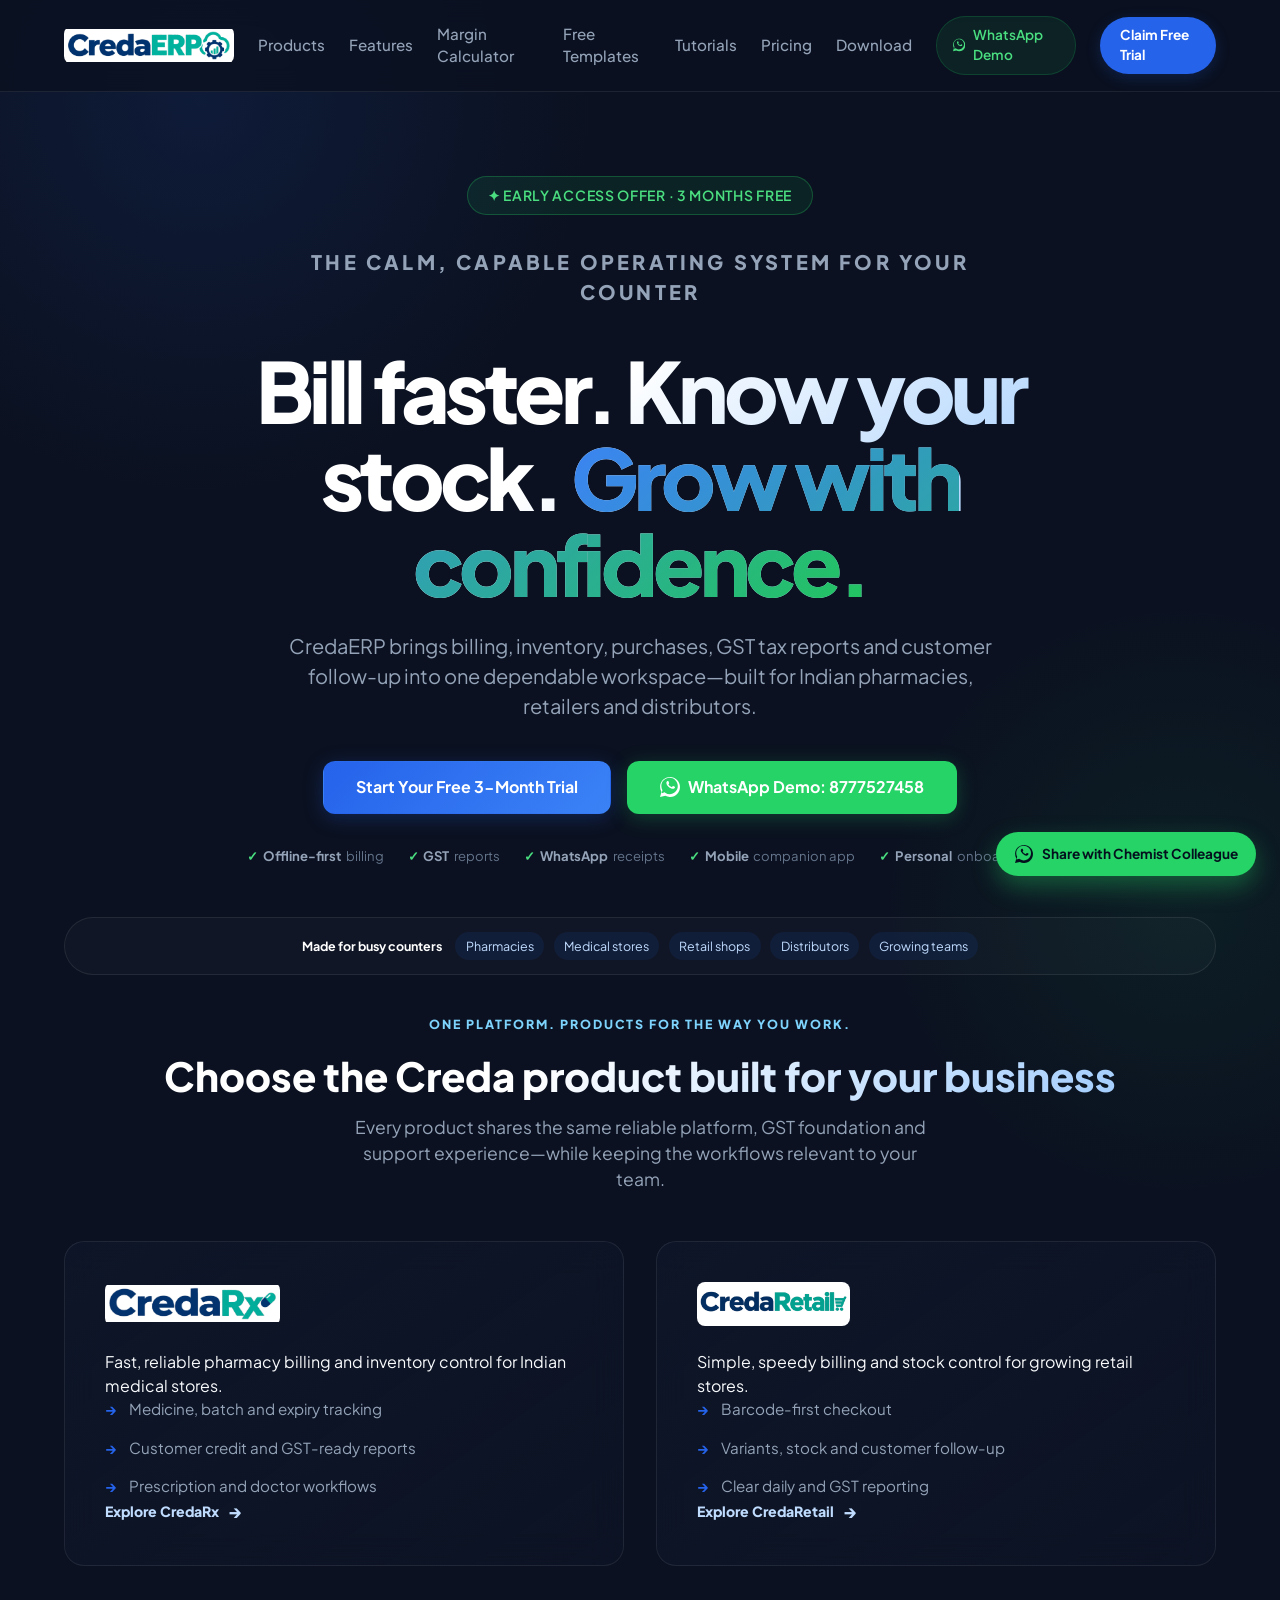
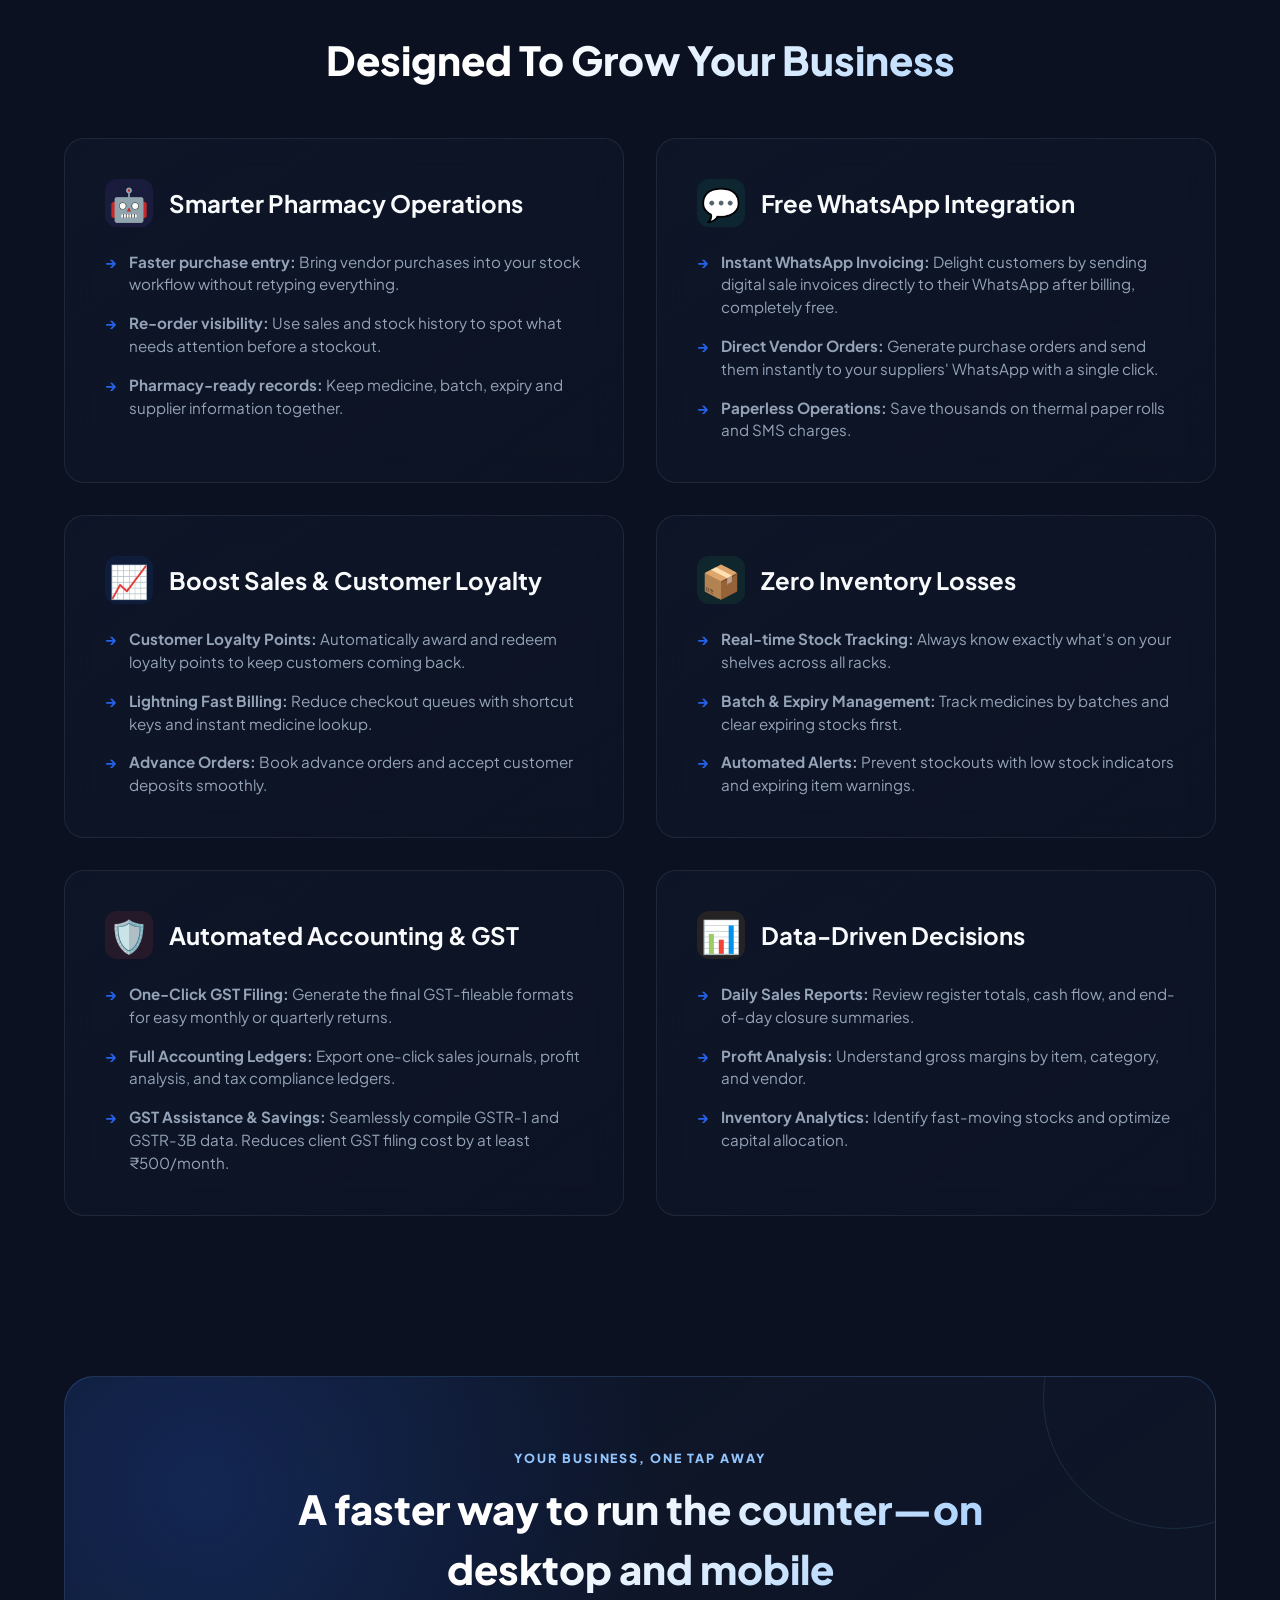
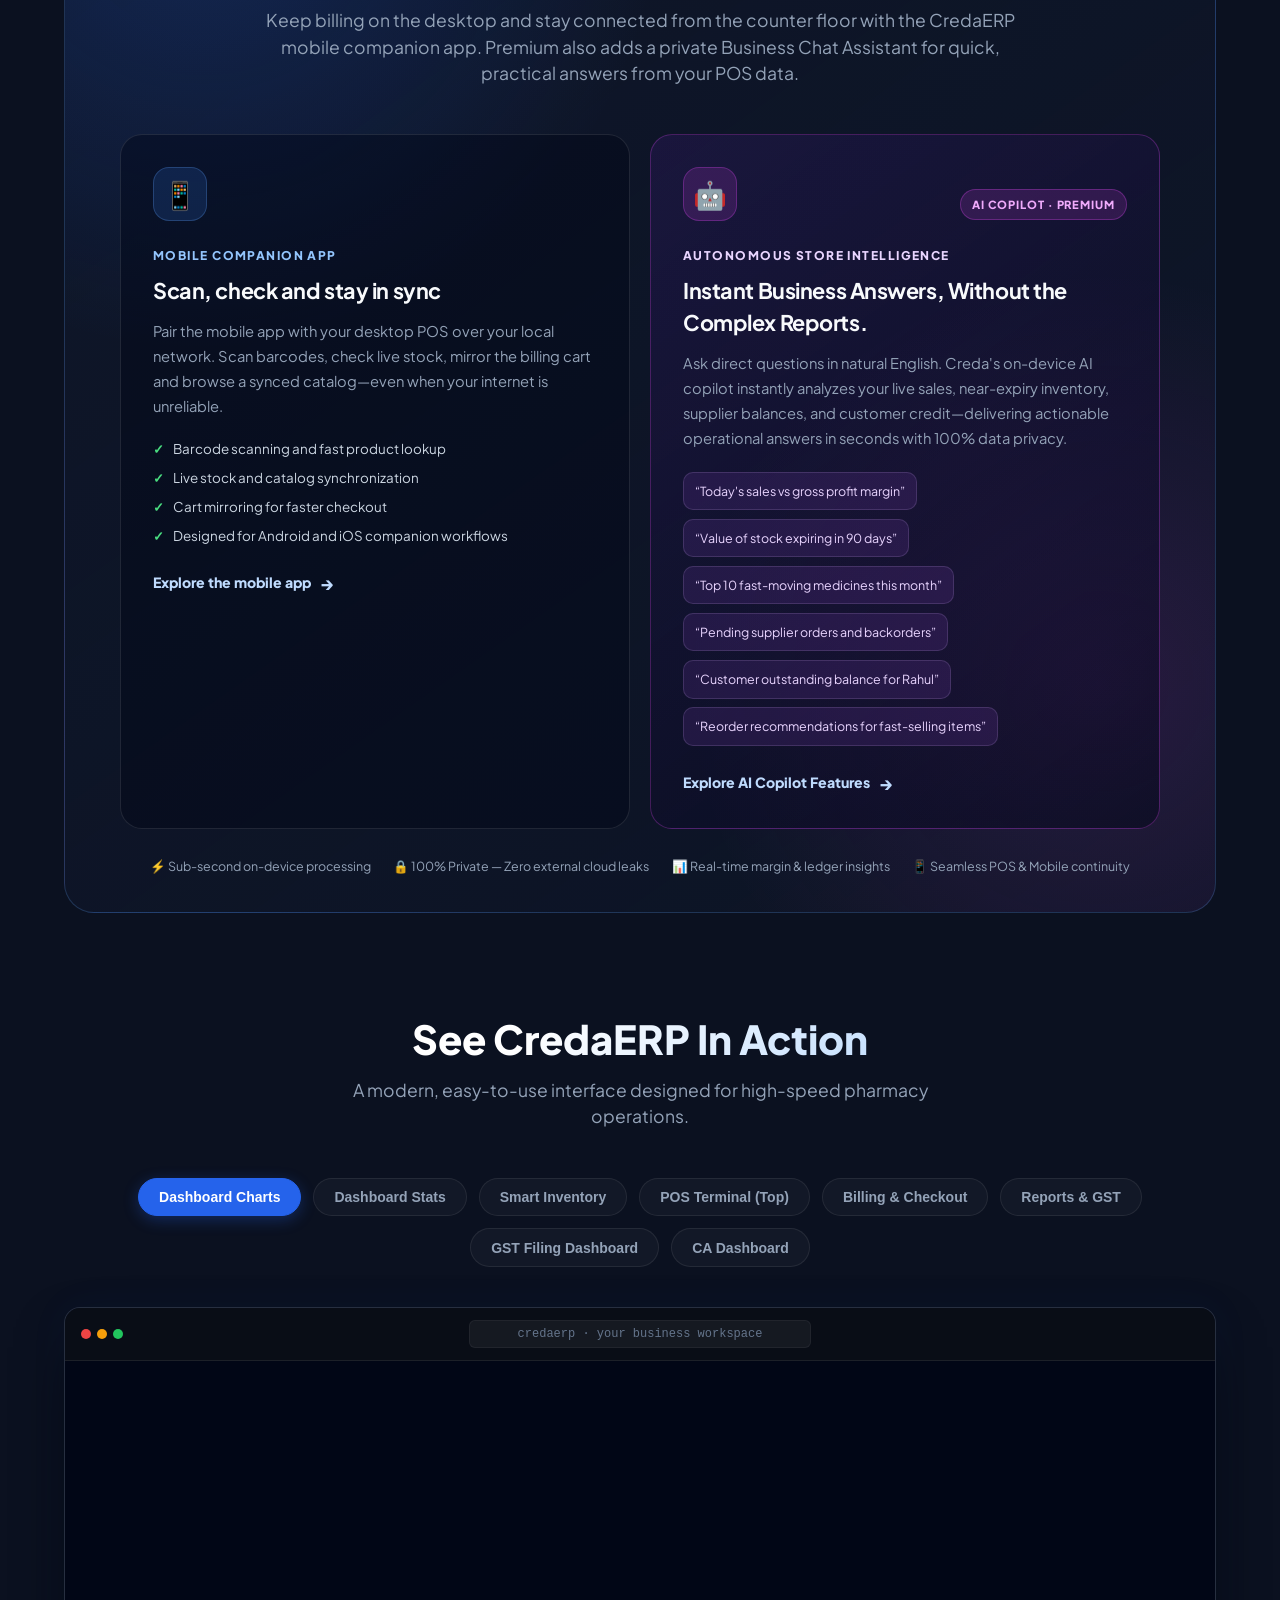
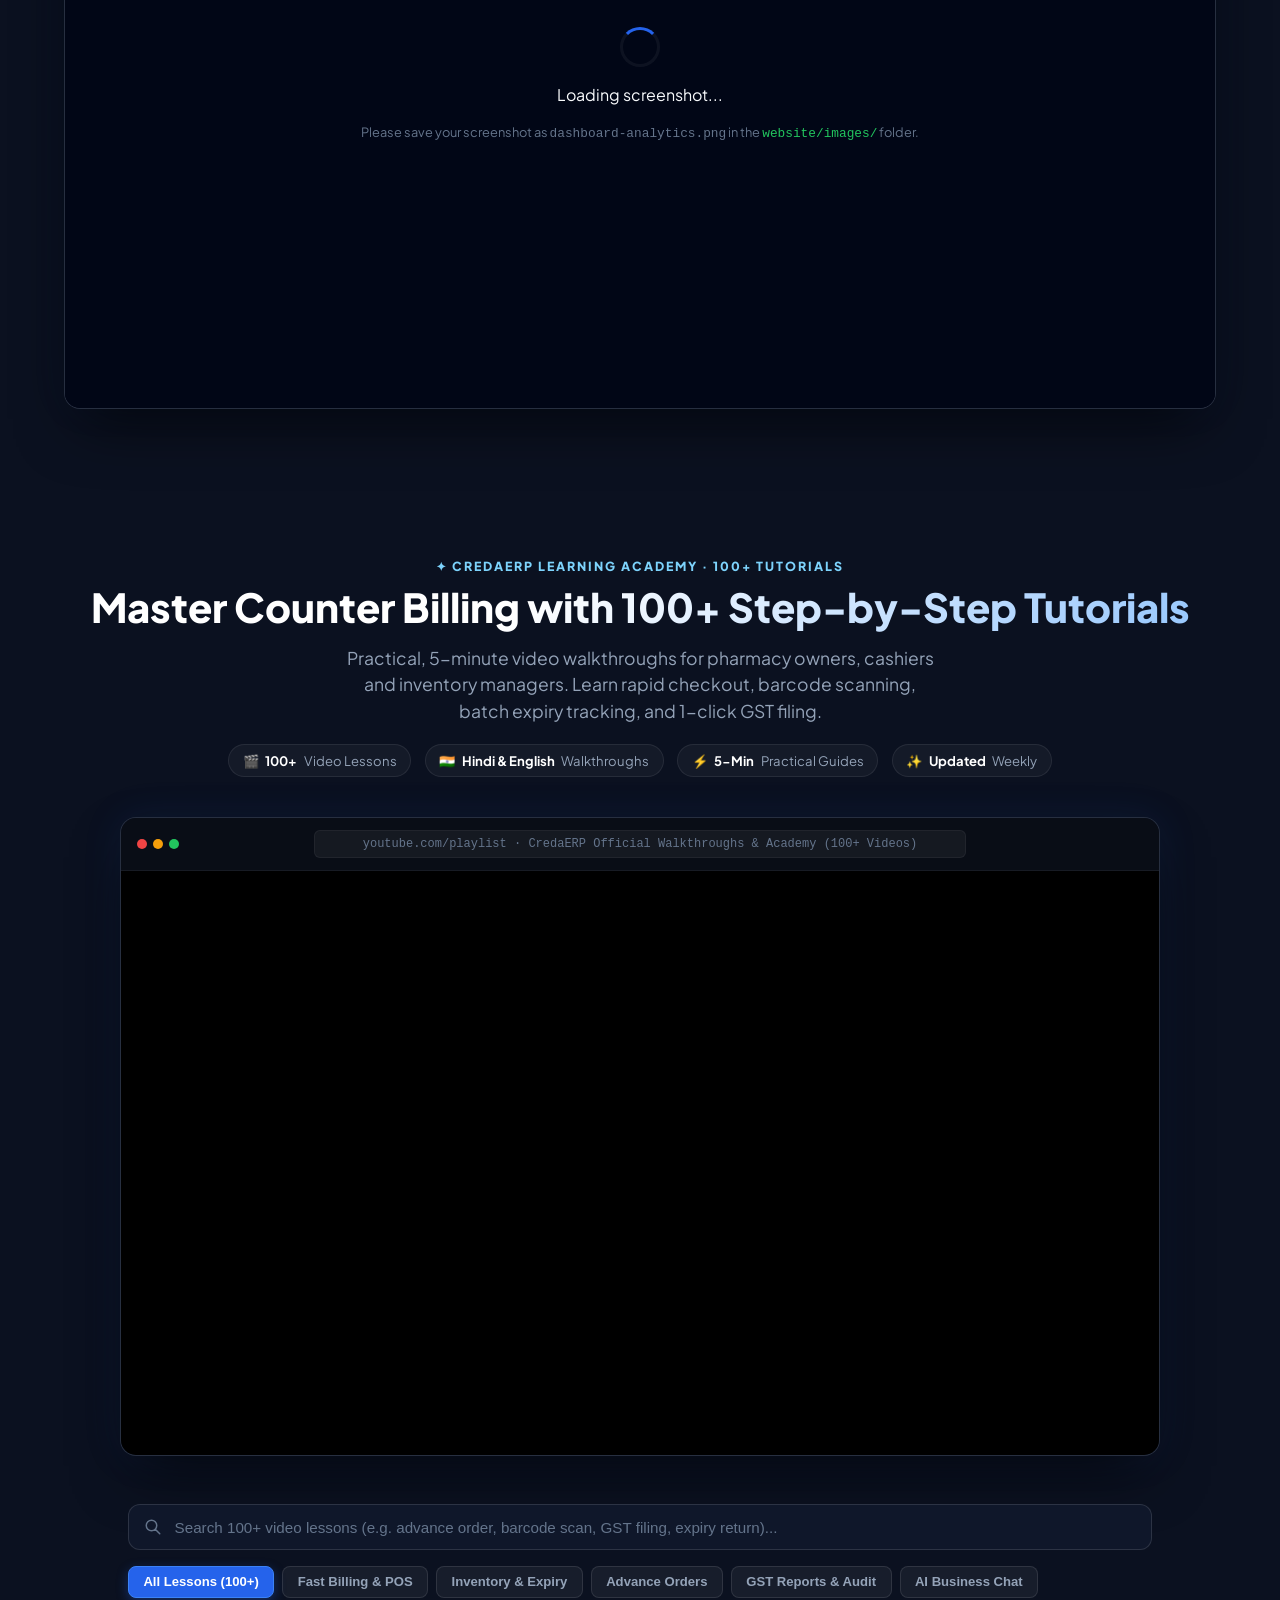
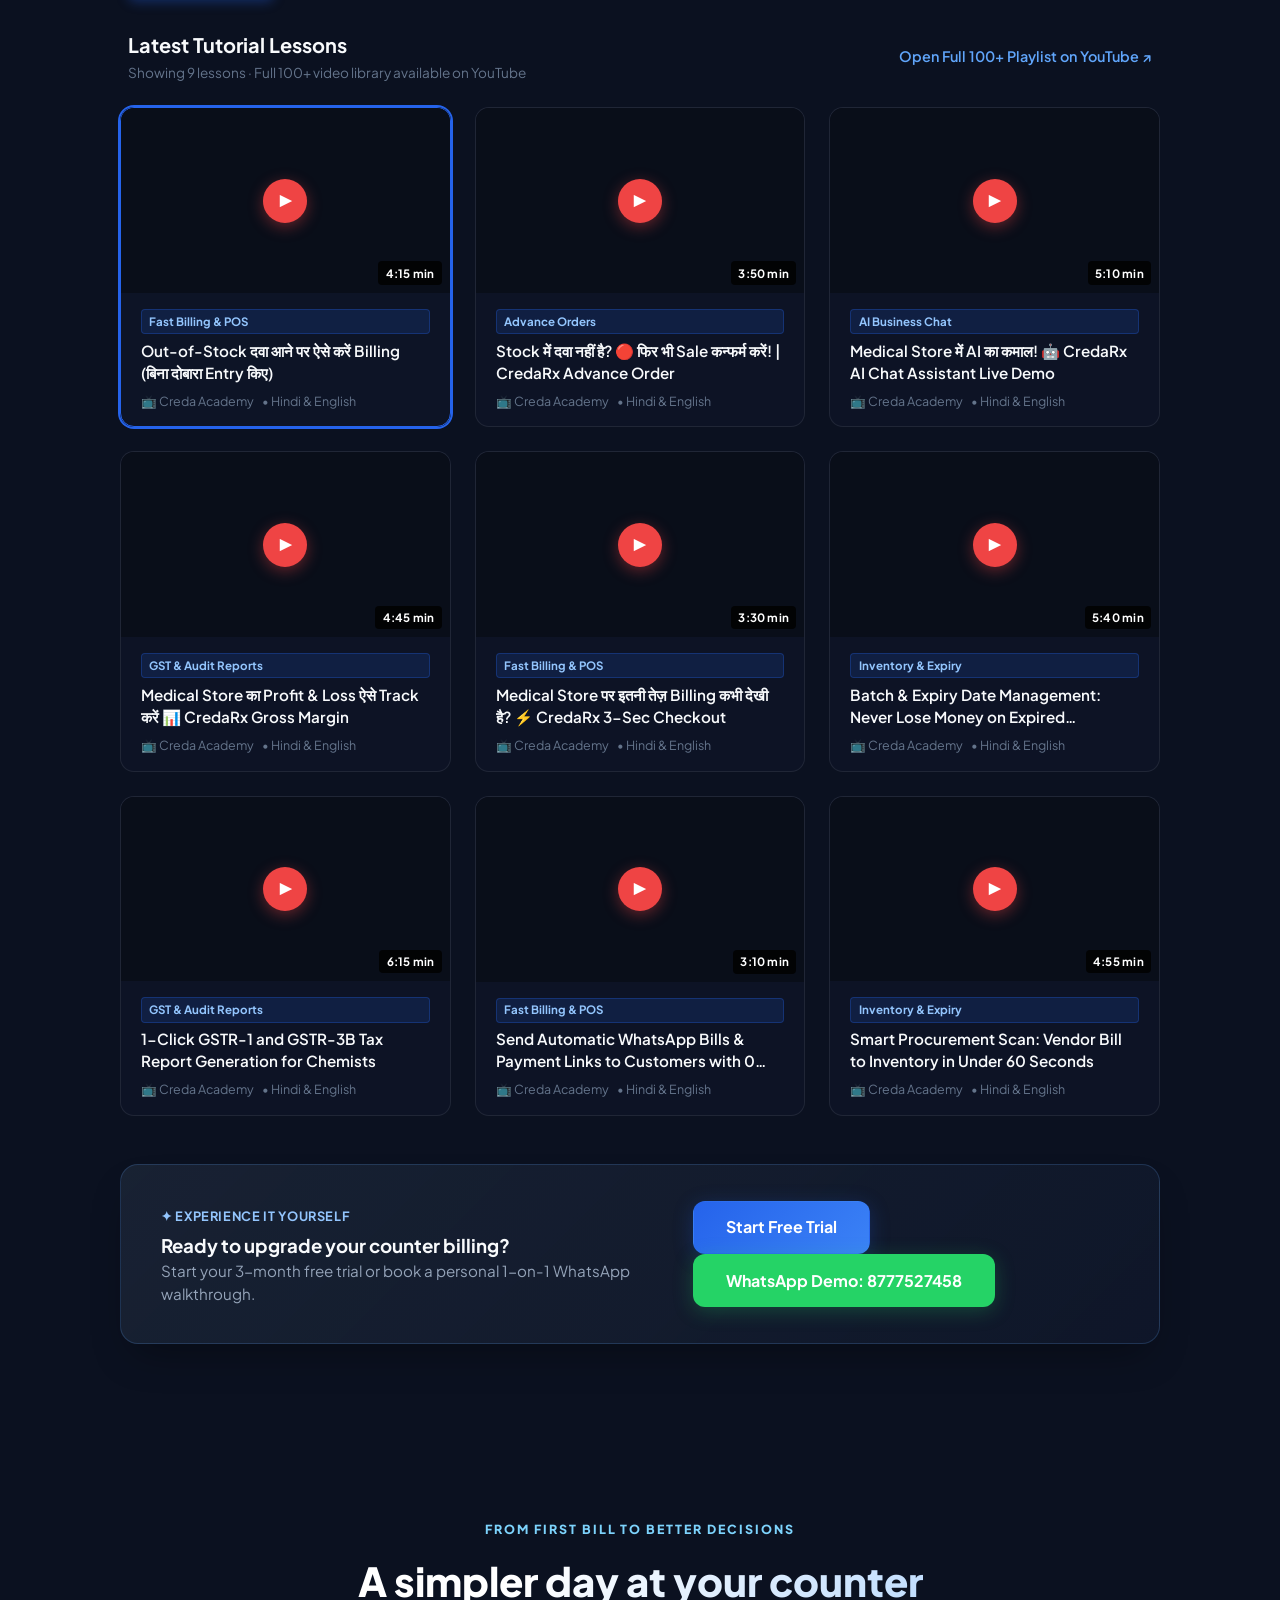
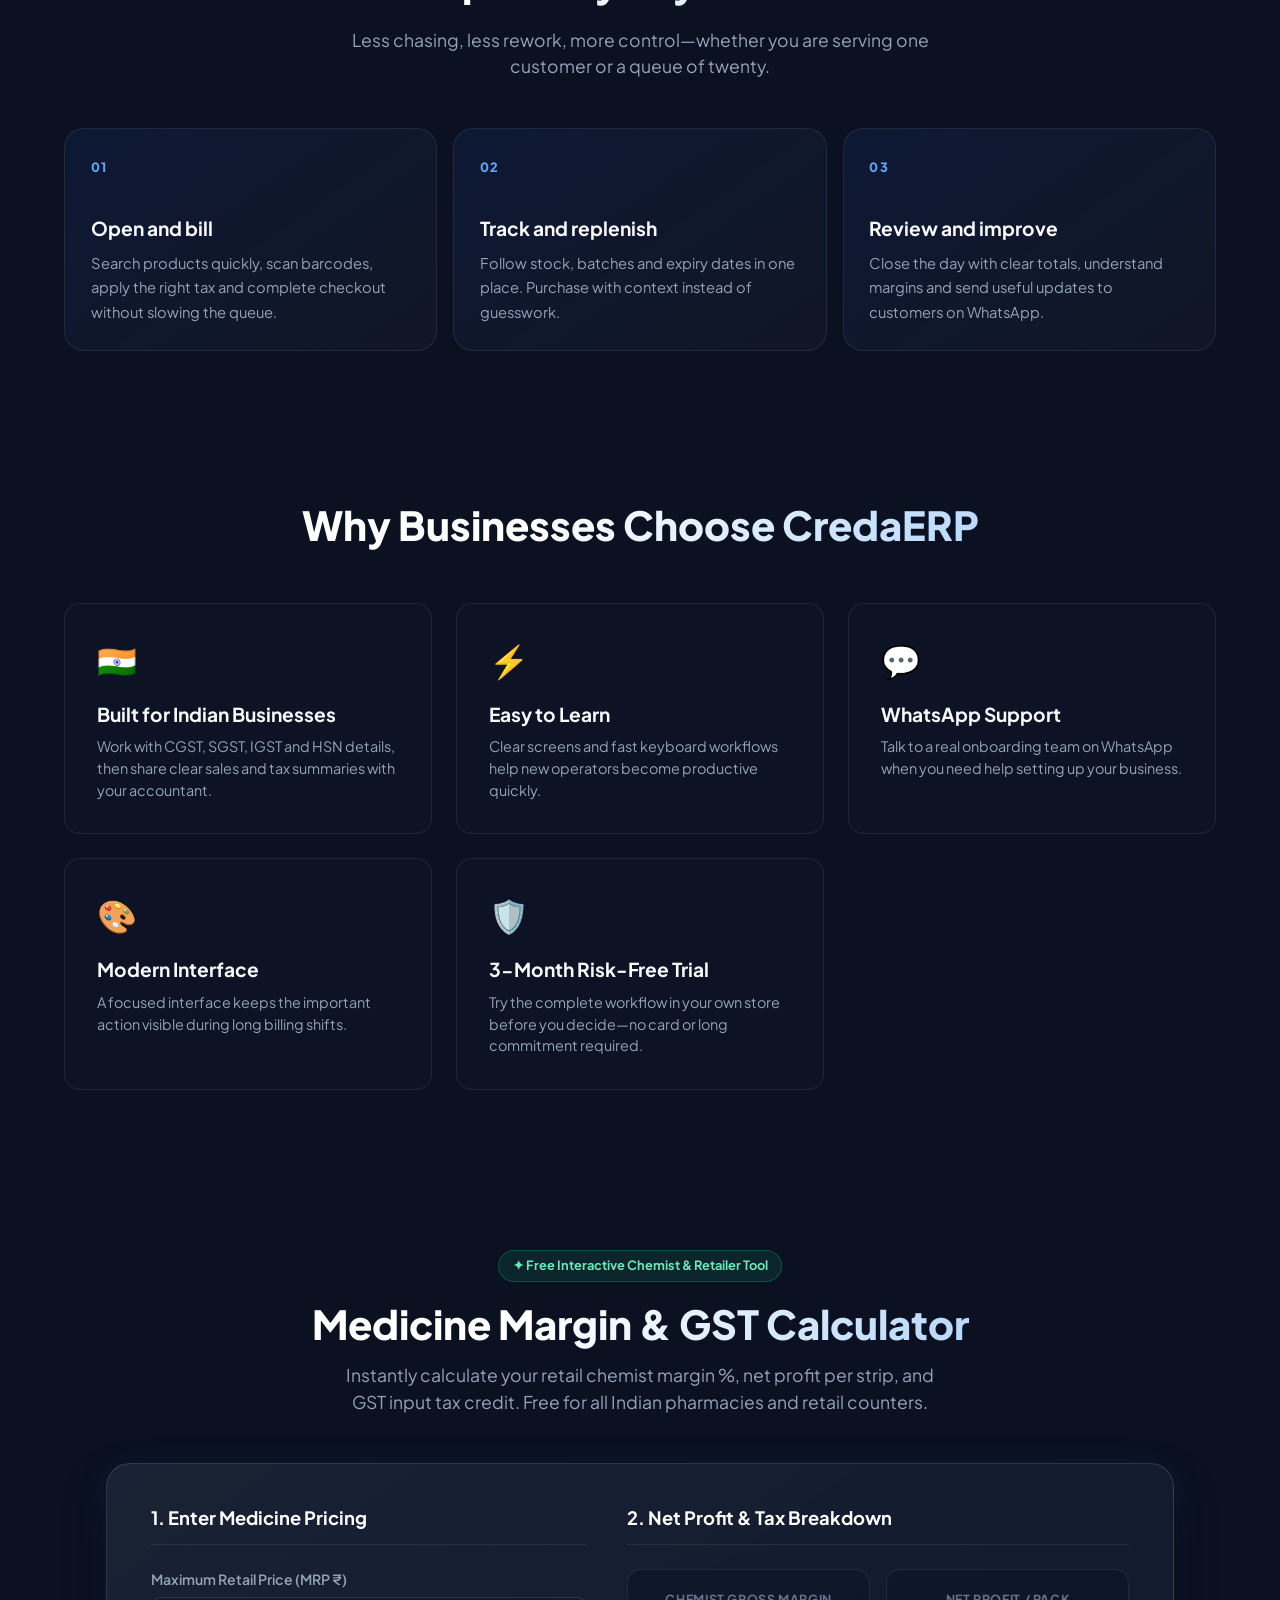
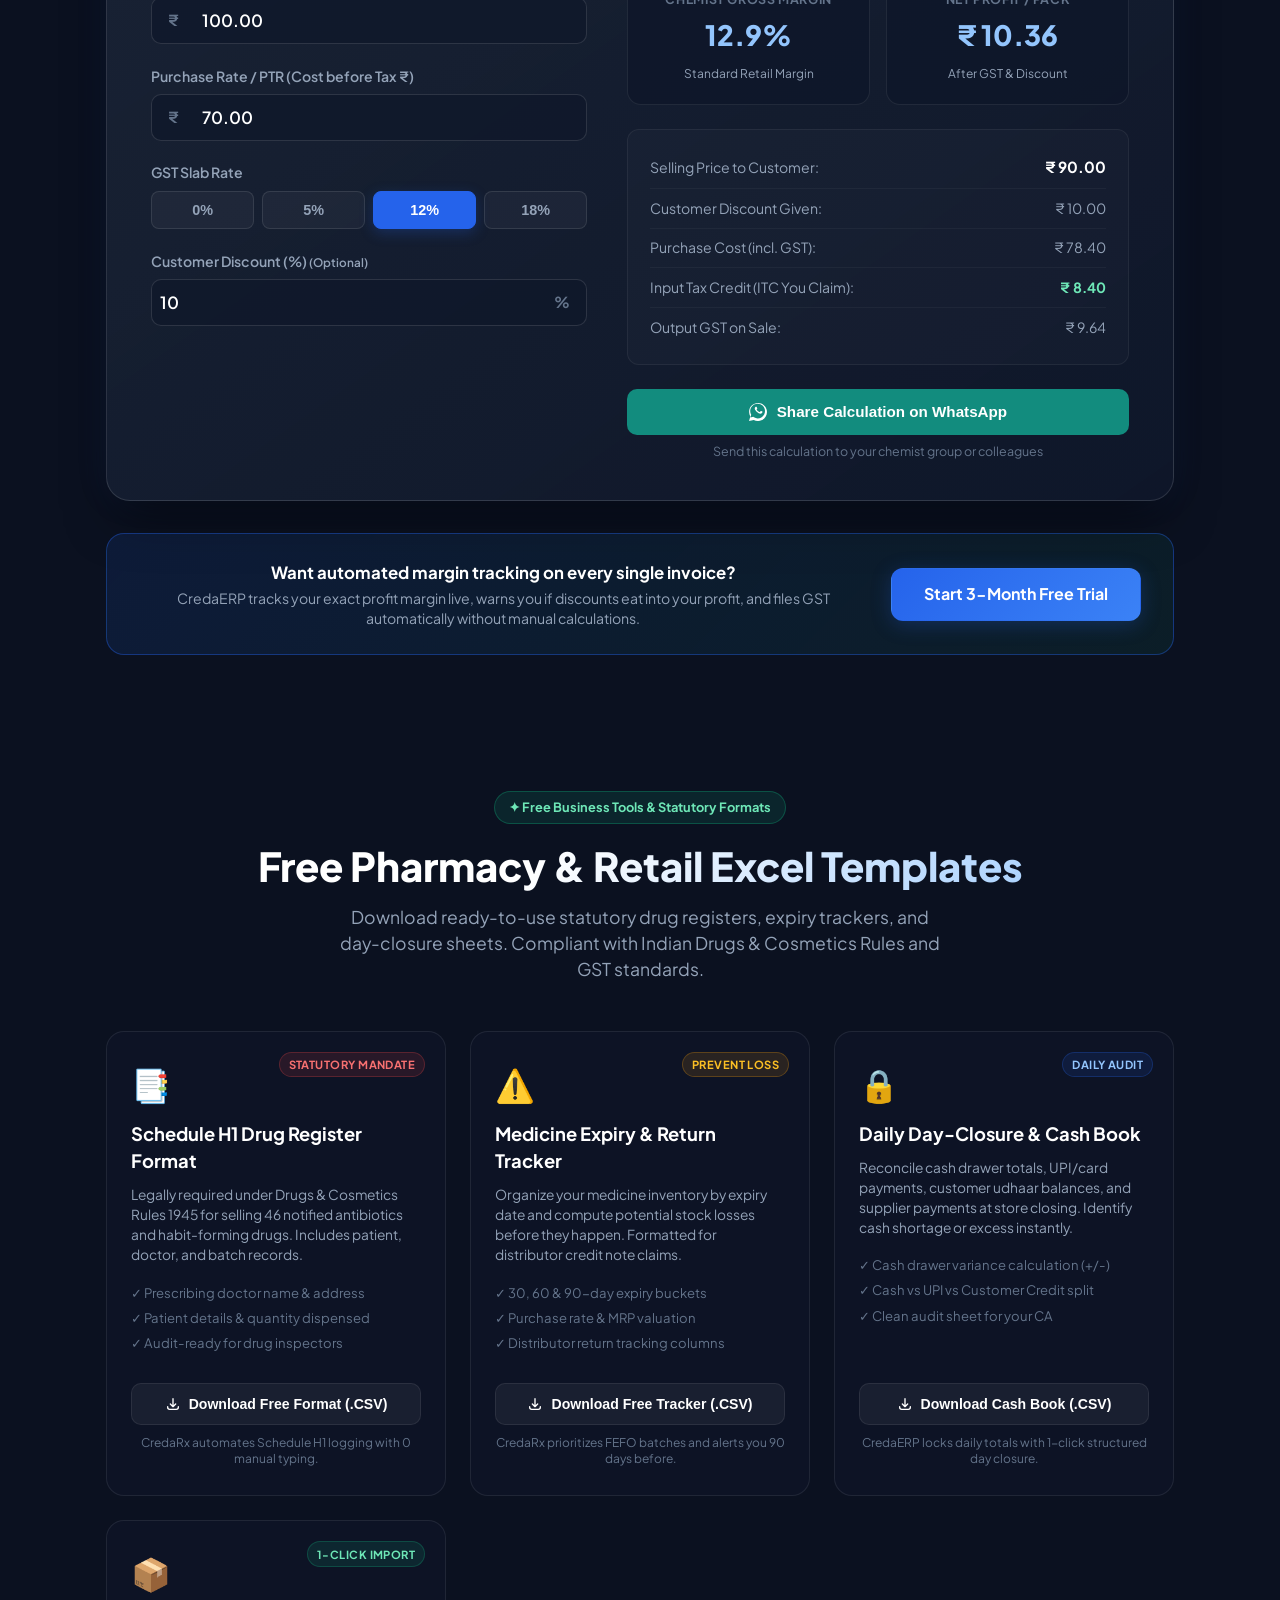
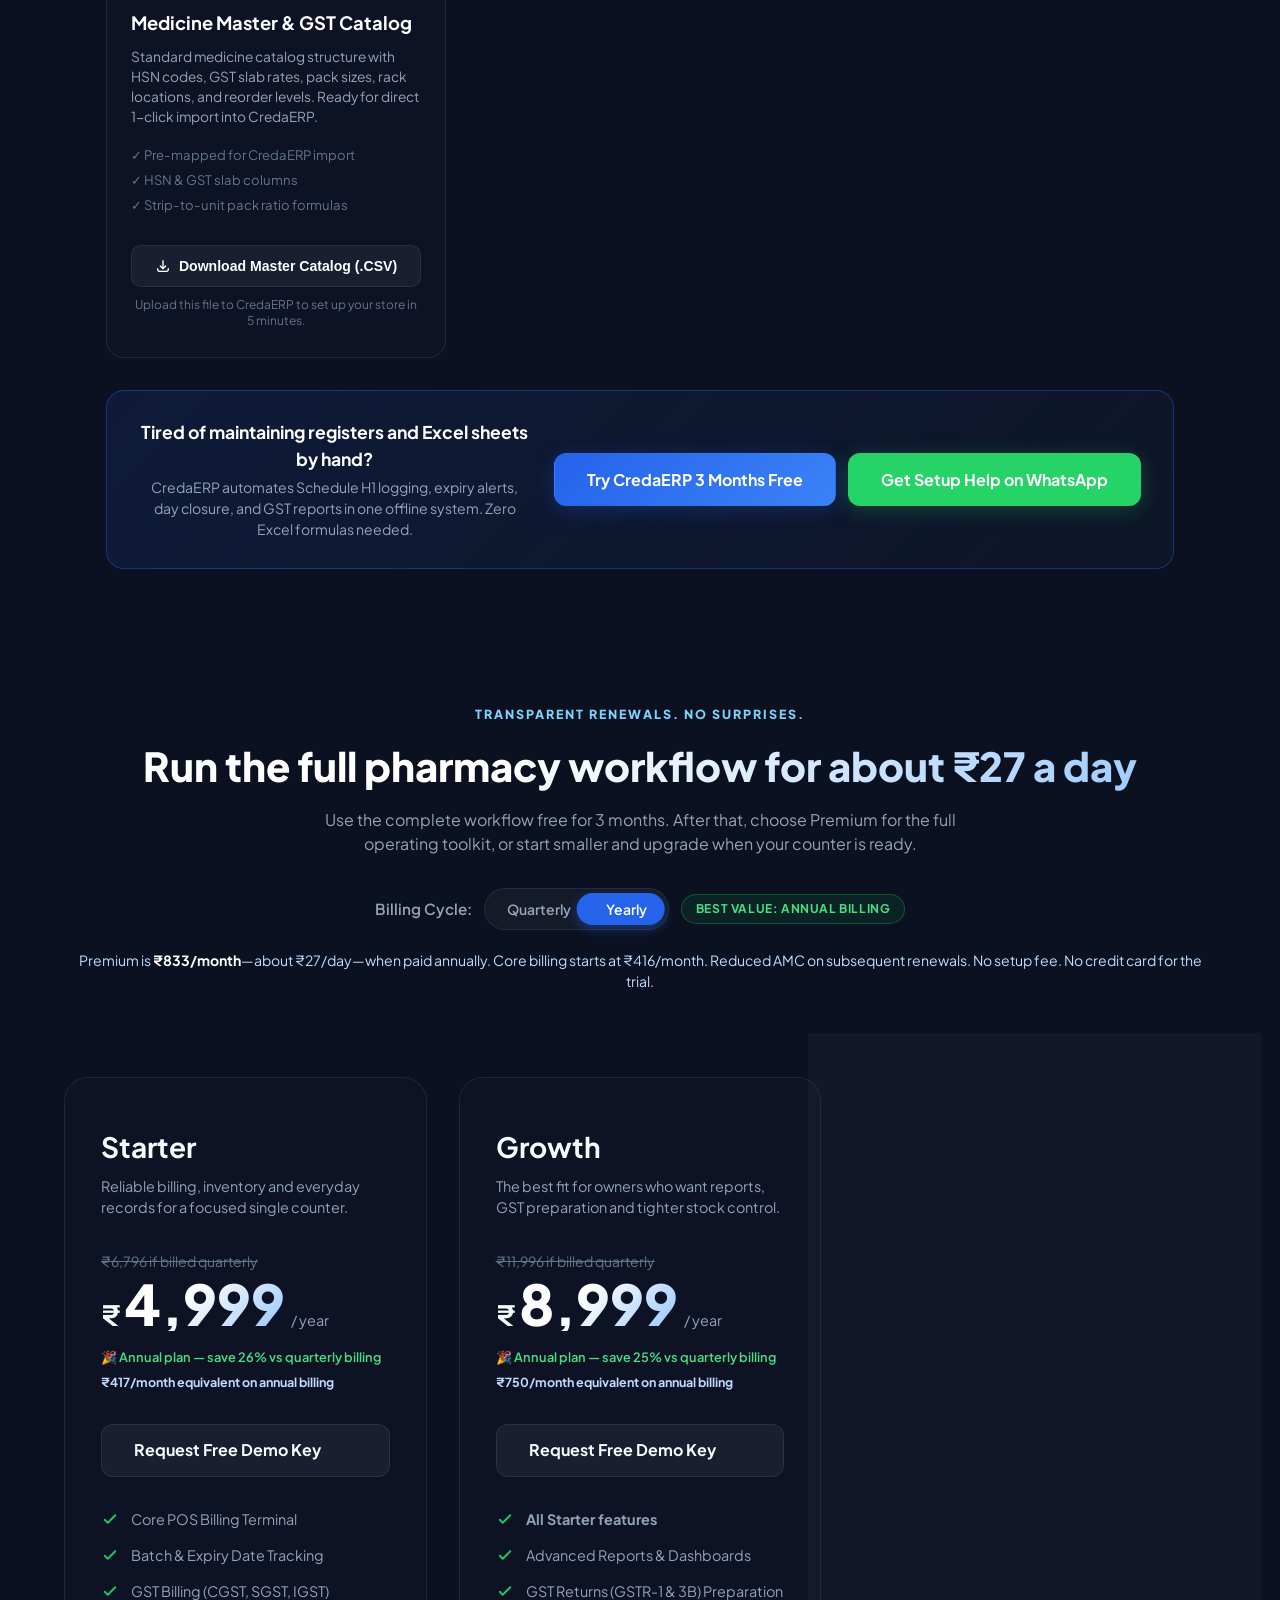
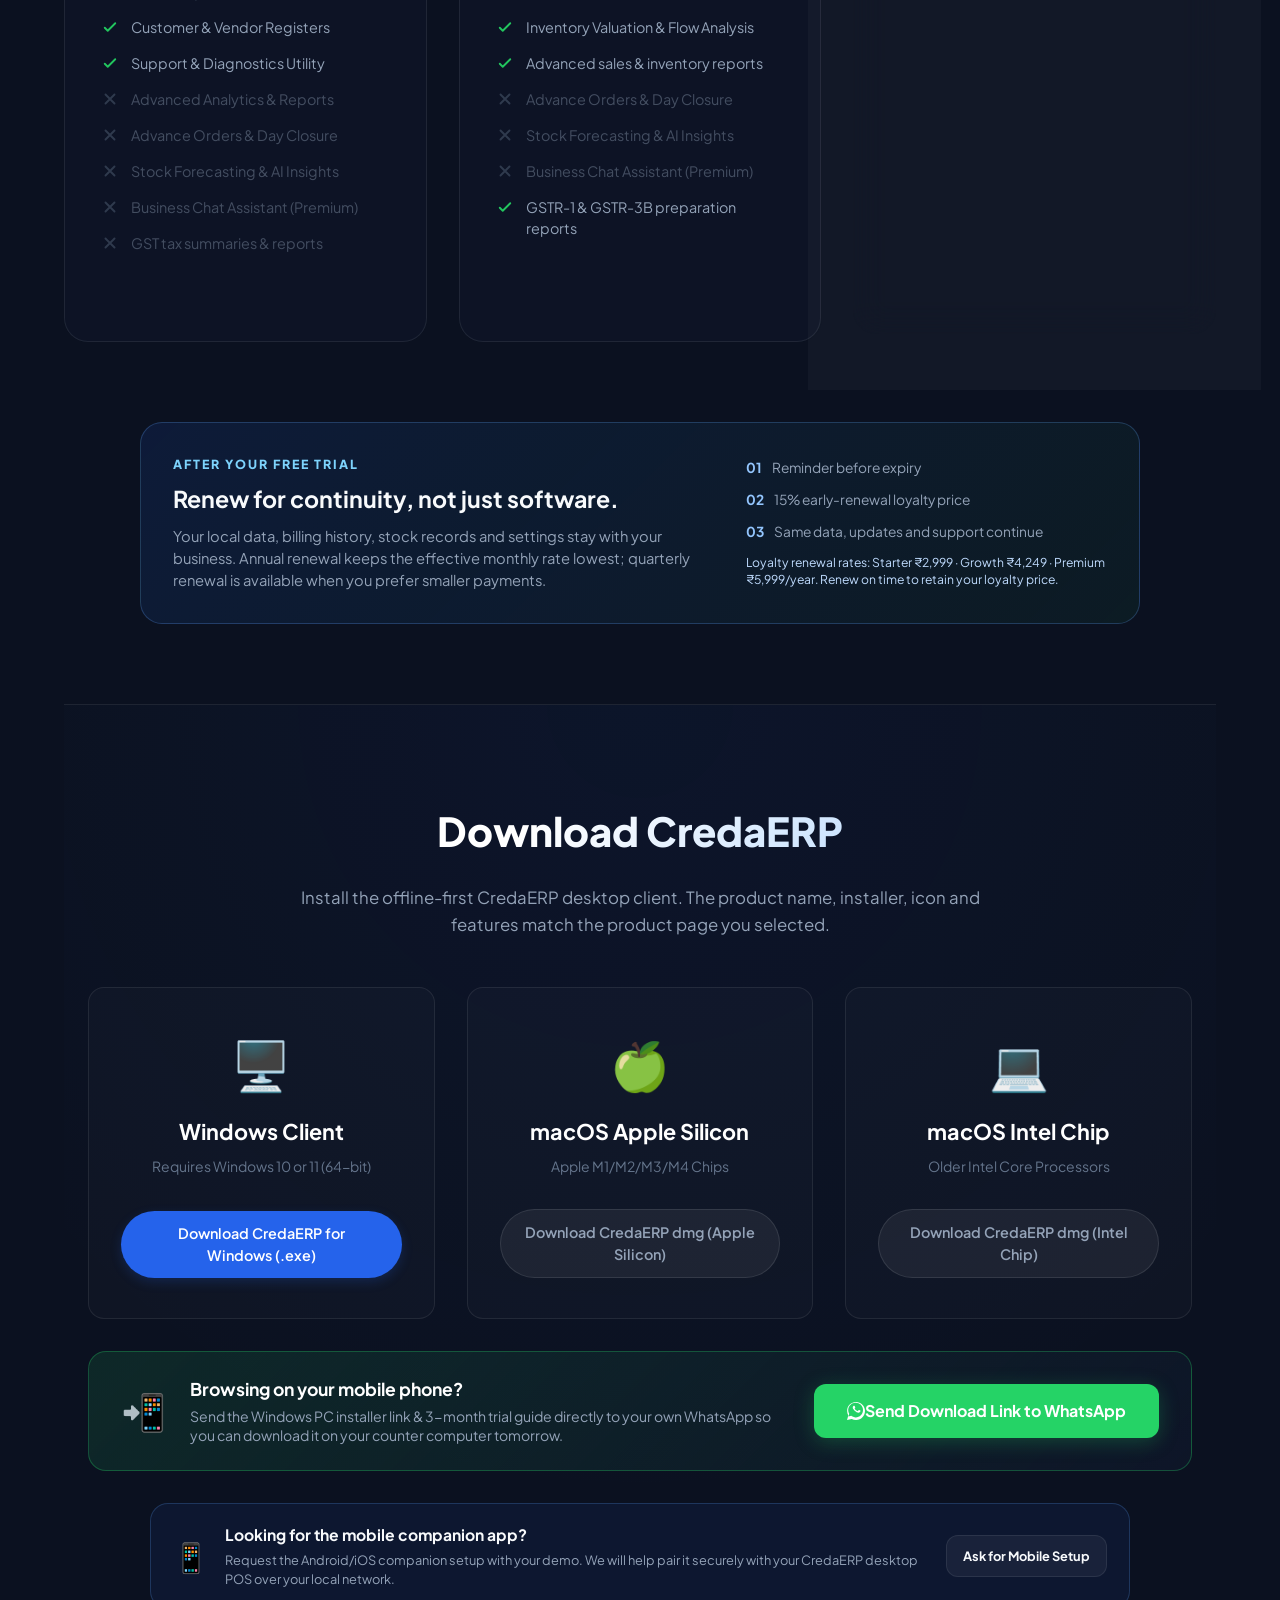
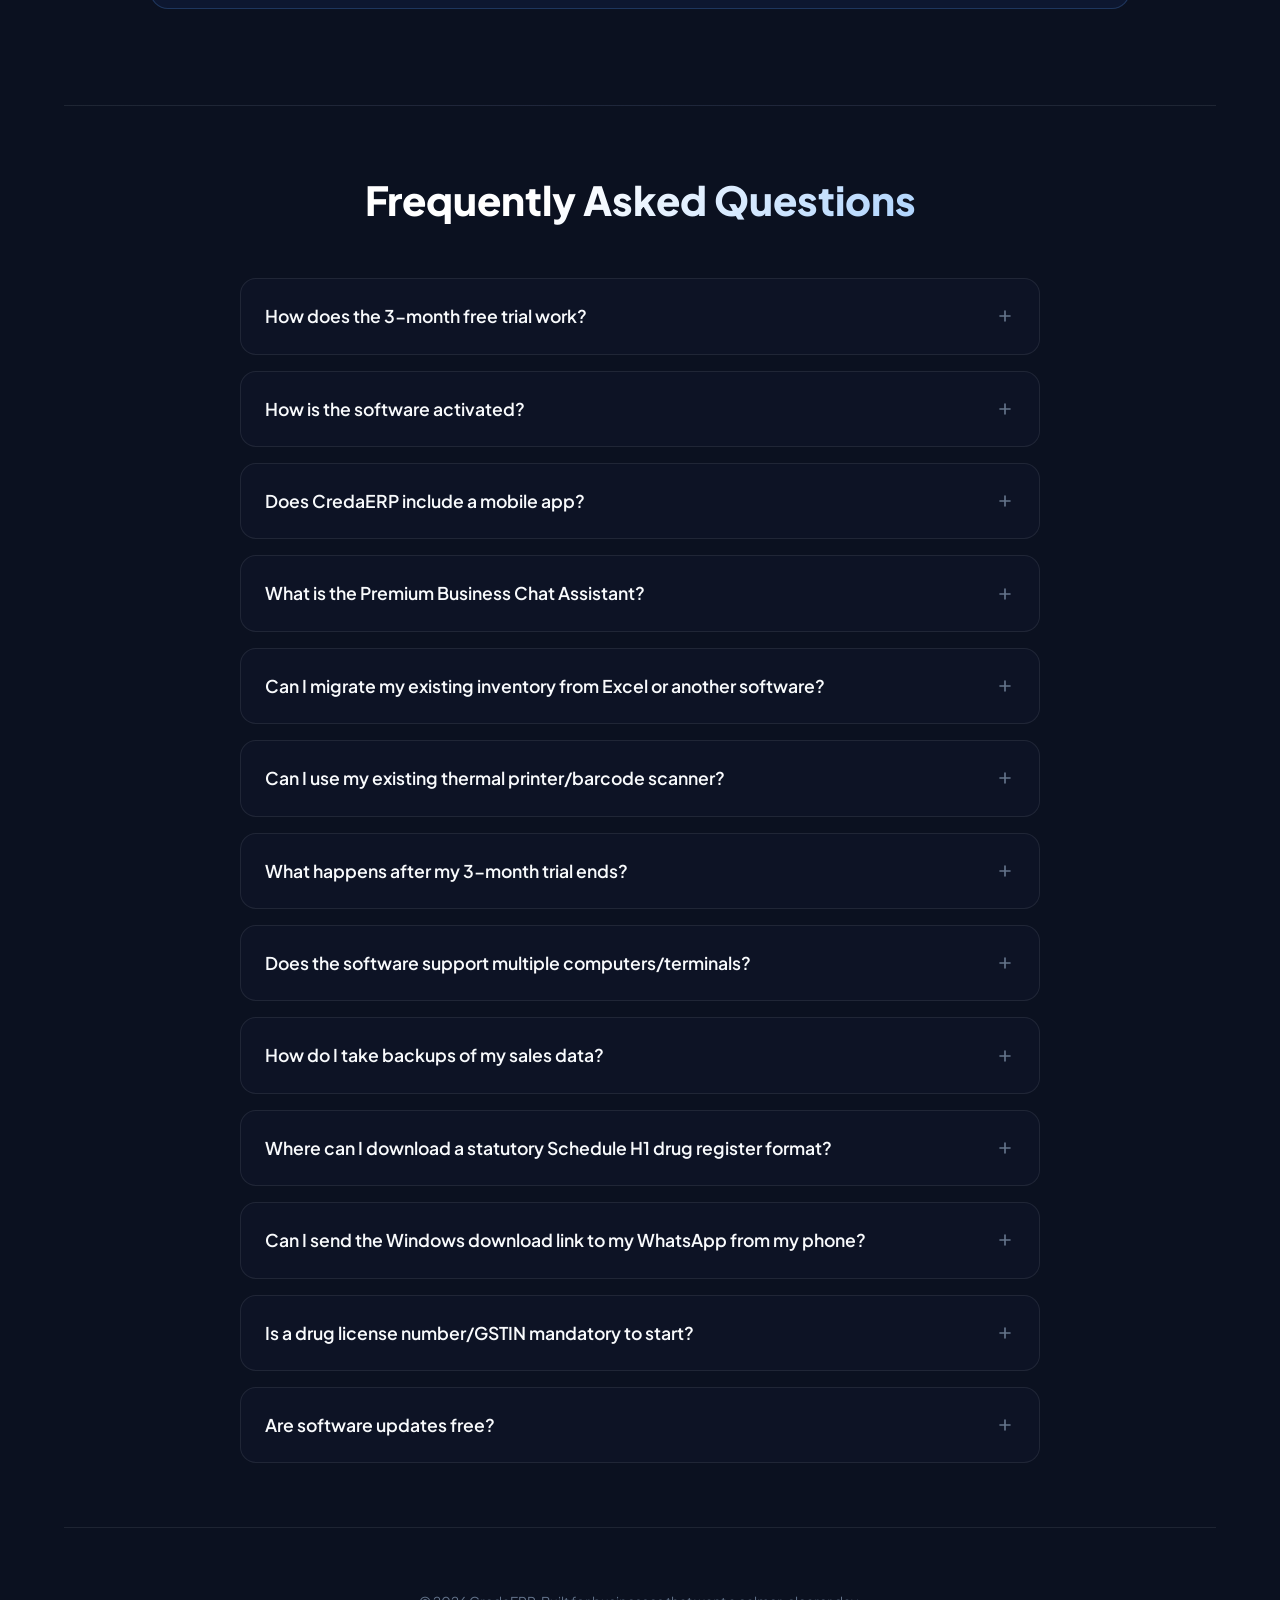
==== commit 9b425758: "Restore original software prices; keep reduced AMC renewal rates (Starter 2999, Growth 4249, Premium" ====
--- a/index.html
+++ b/index.html
@@ -98,7 +98,7 @@
         {
           "@type": "Question",
           "name": "How affordable is CredaERP for small counters?",
-          "acceptedAnswer": { "@type": "Answer", "text": "CredaERP offers transparent pricing with annual plans starting at Rs. 3,499 and no hidden setup fees. We also provide a completely free 3-month trial with all features unlocked." }
+          "acceptedAnswer": { "@type": "Answer", "text": "CredaERP offers transparent pricing with annual plans starting at Rs. 4,999 and no hidden setup fees. Existing customers benefit from reduced AMC renewal rates from the second year. We also provide a completely free 3-month trial with all features unlocked." }
         },
         {
           "@type": "Question",
@@ -723,8 +723,8 @@
         <!-- Pricing / Licensing Section -->
         <section class="pricing-section" id="pricing">
             <p class="section-kicker">Transparent renewals. No surprises.</p>
-            <h2 class="section-title">Run the full pharmacy workflow for under ₹19 a day</h2>
-            <p class="pricing-intro">Use the complete workflow free for 3 months. After that, choose Premium for the full AI operating toolkit, or start smaller and upgrade when your counter is ready.</p>
+            <h2 class="section-title">Run the full pharmacy workflow for about ₹27 a day</h2>
+            <p class="pricing-intro">Use the complete workflow free for 3 months. After that, choose Premium for the full operating toolkit, or start smaller and upgrade when your counter is ready.</p>
             
             <!-- Controls Section -->
             <div class="controls-container">
@@ -738,7 +738,7 @@
                     </div>
                     <span class="save-badge">Best value: annual billing</span>
                 </div>
-                <p class="pricing-value-note">Premium is <strong>₹583/month</strong>—about ₹19/day—when paid annually. Core billing starts at ₹291/month. No setup fee. No credit card for the trial.</p>
+                <p class="pricing-value-note">Premium is <strong>₹833/month</strong>—about ₹27/day—when paid annually. Core billing starts at ₹416/month. Reduced AMC on subsequent renewals. No setup fee. No credit card for the trial.</p>
             </div>
 
             <!-- Pricing Grid -->
@@ -758,7 +758,7 @@
                             <span class="price-period" id="starter-period">/ quarter</span>
                         </div>
                         <div class="price-trial-info" id="starter-trial-info">✨ 3 months free, then renew annually</div>
-                        <div class="monthly-equivalent" id="starter-equivalent">₹417/month equivalent on annual billing</div>
+                        <div class="monthly-equivalent" id="starter-equivalent">₹416/month equivalent on annual billing</div>
                     </div>
 
                     <a href="#" class="cta-btn cta-btn-secondary open-modal-btn" data-plan="Starter">Request Free Demo Key</a>
@@ -884,7 +884,7 @@
                         </div>
                         <div class="price-trial-info" id="premium-trial-info">✨ 3 months free, then renew annually</div>
                         <div class="monthly-equivalent" id="premium-equivalent">₹833/month equivalent on annual billing</div>
-                        <div class="premium-upgrade-note" id="premium-upgrade-note">Only ₹84/month more than Growth</div>
+                        <div class="premium-upgrade-note" id="premium-upgrade-note">Only ₹83/month more than Growth</div>
                     </div>
 
                     <a href="#" class="cta-btn cta-btn-primary open-modal-btn" data-plan="Premium">Request Free Demo Key</a>
--- a/style.css
+++ b/style.css
@@ -2059,17 +2059,18 @@
     margin-bottom: 0.35rem;
 }
 
-.video-cta-content h3 {
-    font-size: 1.35rem;
-    font-weight: 700;
-    color: #fff;
-    margin-bottom: 0.35rem;
-}
-
 .video-cta-content p {
+    color: var(--text-secondary);
+    font-size: 0.95rem;
+    margin: 0;
+}
+
 /* ================= Medicine Margin & GST Calculator ================= */
 .calculator-section {
-    padding: 5rem 0 3.5rem;
+    max-width: 1100px;
+    margin: 0 auto;
+    padding: 5rem 1rem 3.5rem;
+    text-align: center;
 }
 
 .calc-header-badge {
@@ -2087,13 +2088,14 @@
 .calc-card {
     margin-top: 2.5rem;
     display: grid;
-    grid-template-columns: 1fr 1.1fr;
-    gap: 2rem;
-    background: var(--bg-card);
-    border: 1px solid var(--border-color);
+    grid-template-columns: 1fr 1.15fr;
+    gap: 2.5rem;
+    background: linear-gradient(145deg, rgba(30, 41, 59, 0.75) 0%, rgba(15, 23, 42, 0.95) 100%);
+    border: 1px solid rgba(255, 255, 255, 0.12);
     border-radius: 24px;
-    padding: 2.5rem;
-    box-shadow: 0 20px 40px rgba(0, 0, 0, 0.35);
+    padding: 2.5rem 2.75rem;
+    box-shadow: 0 25px 50px -12px rgba(0, 0, 0, 0.6), 0 0 35px -5px rgba(37, 99, 235, 0.15);
+    text-align: left;
 }
 
 .calc-block-title {
@@ -2352,7 +2354,10 @@
 
 /* ================= Free Chemist & Retailer Templates ================= */
 .templates-section {
-    padding: 5rem 0 3.5rem;
+    max-width: 1100px;
+    margin: 0 auto;
+    padding: 5rem 1rem 3.5rem;
+    text-align: center;
 }
 
 .templates-grid {
@@ -2371,6 +2376,7 @@
     flex-direction: column;
     transition: var(--transition-smooth);
     position: relative;
+    text-align: left;
 }
 
 .template-card:hover {
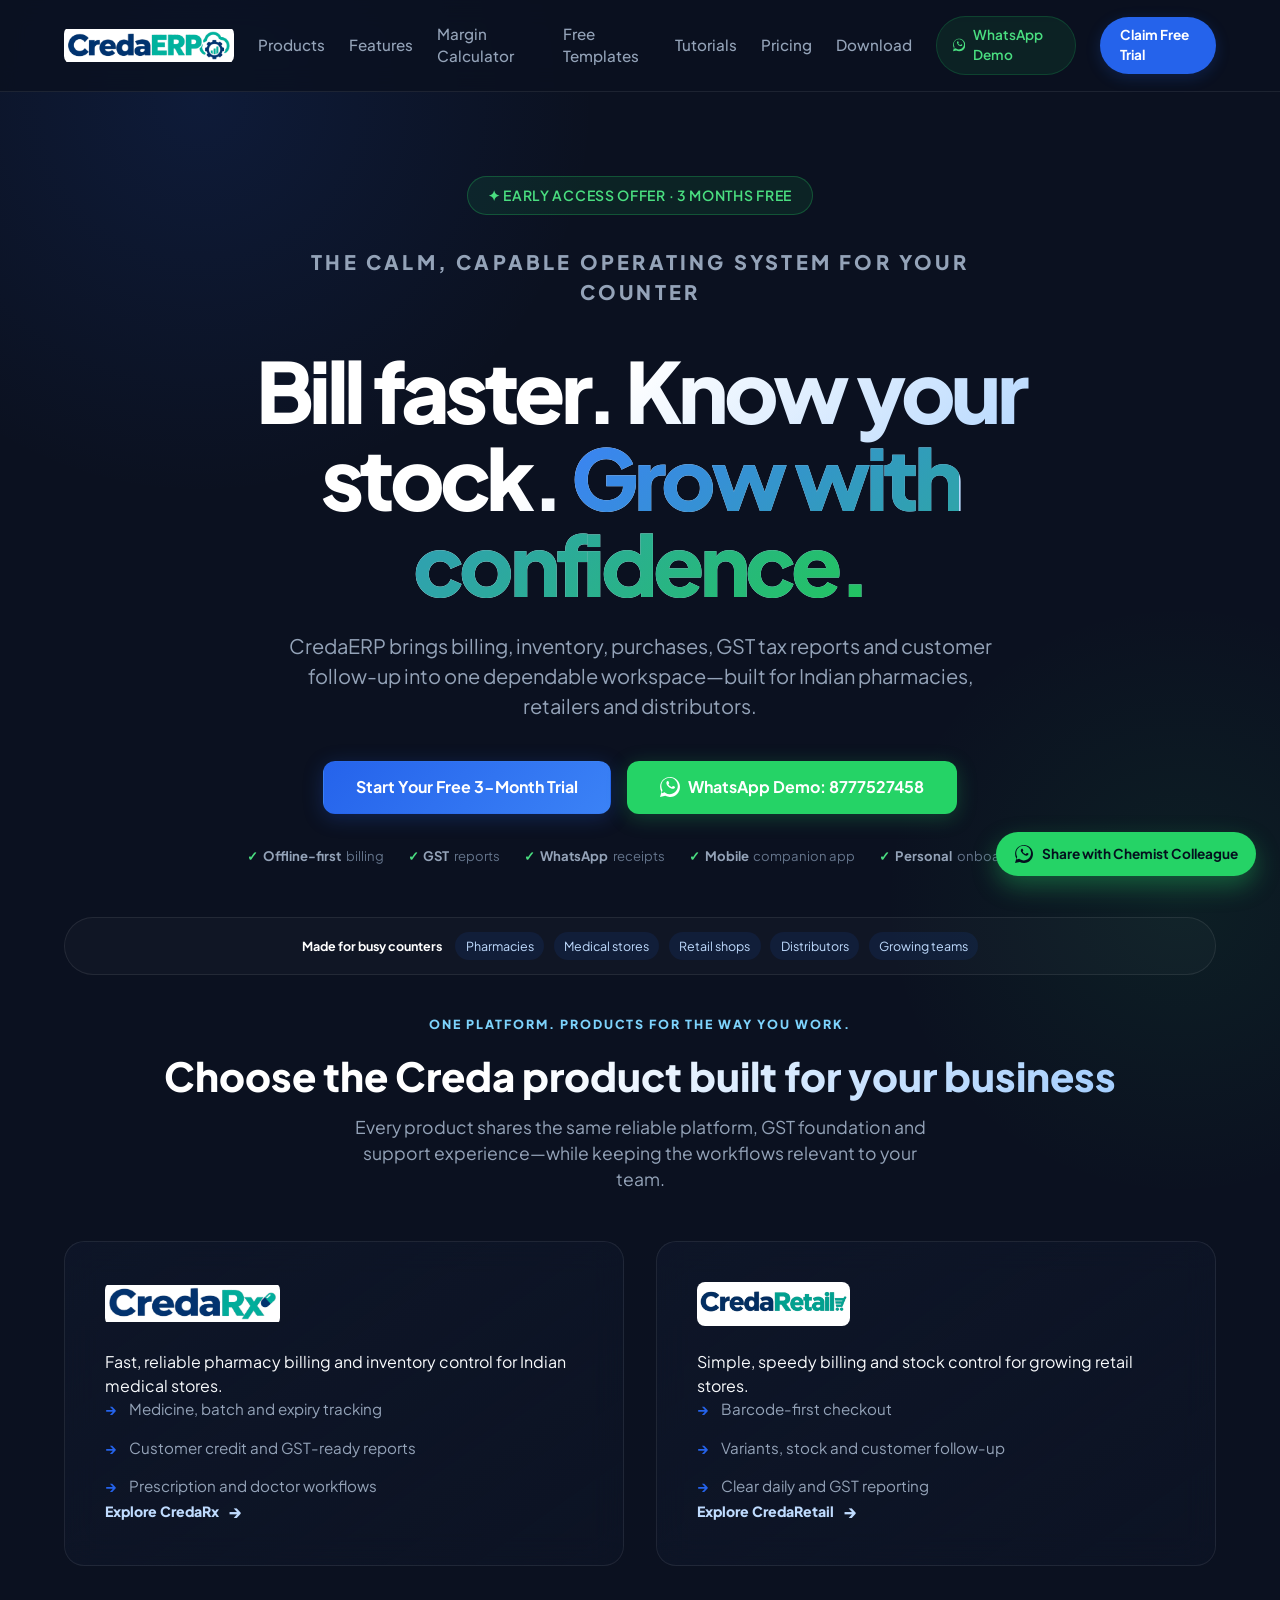
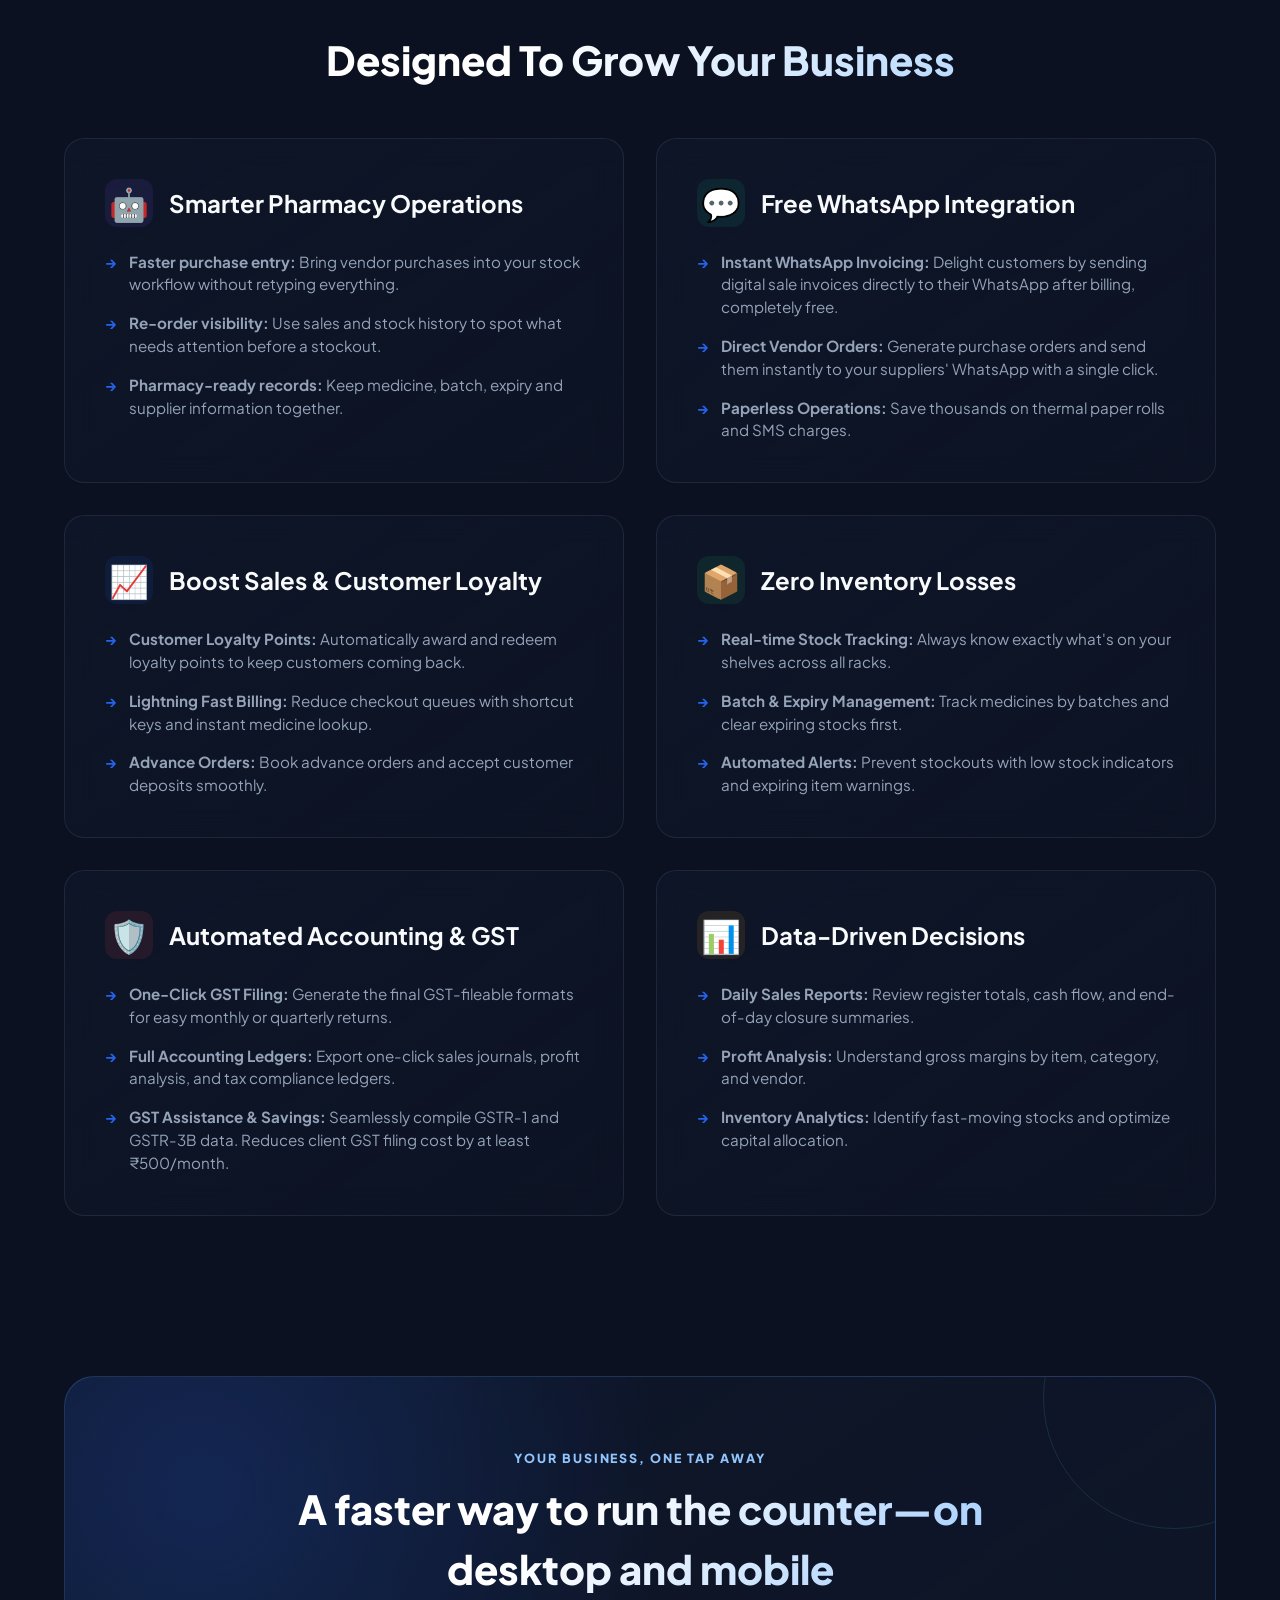
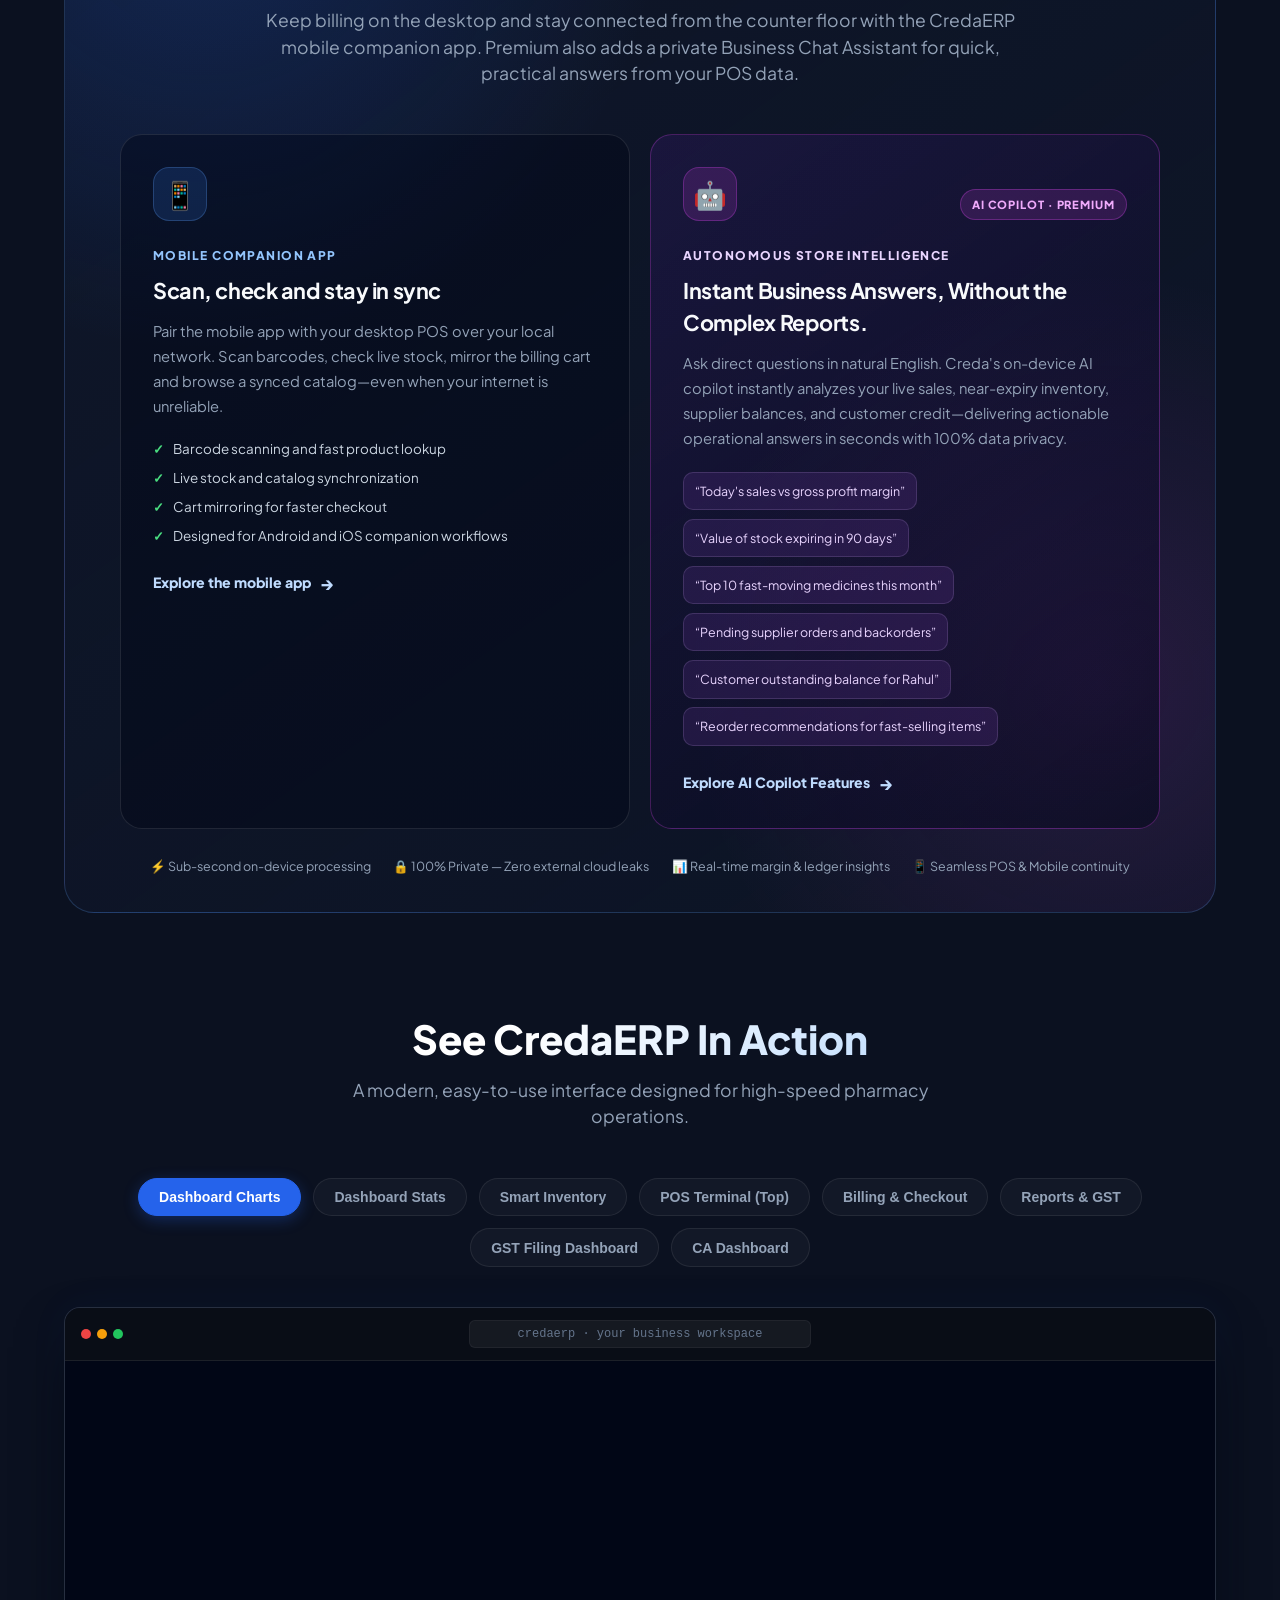
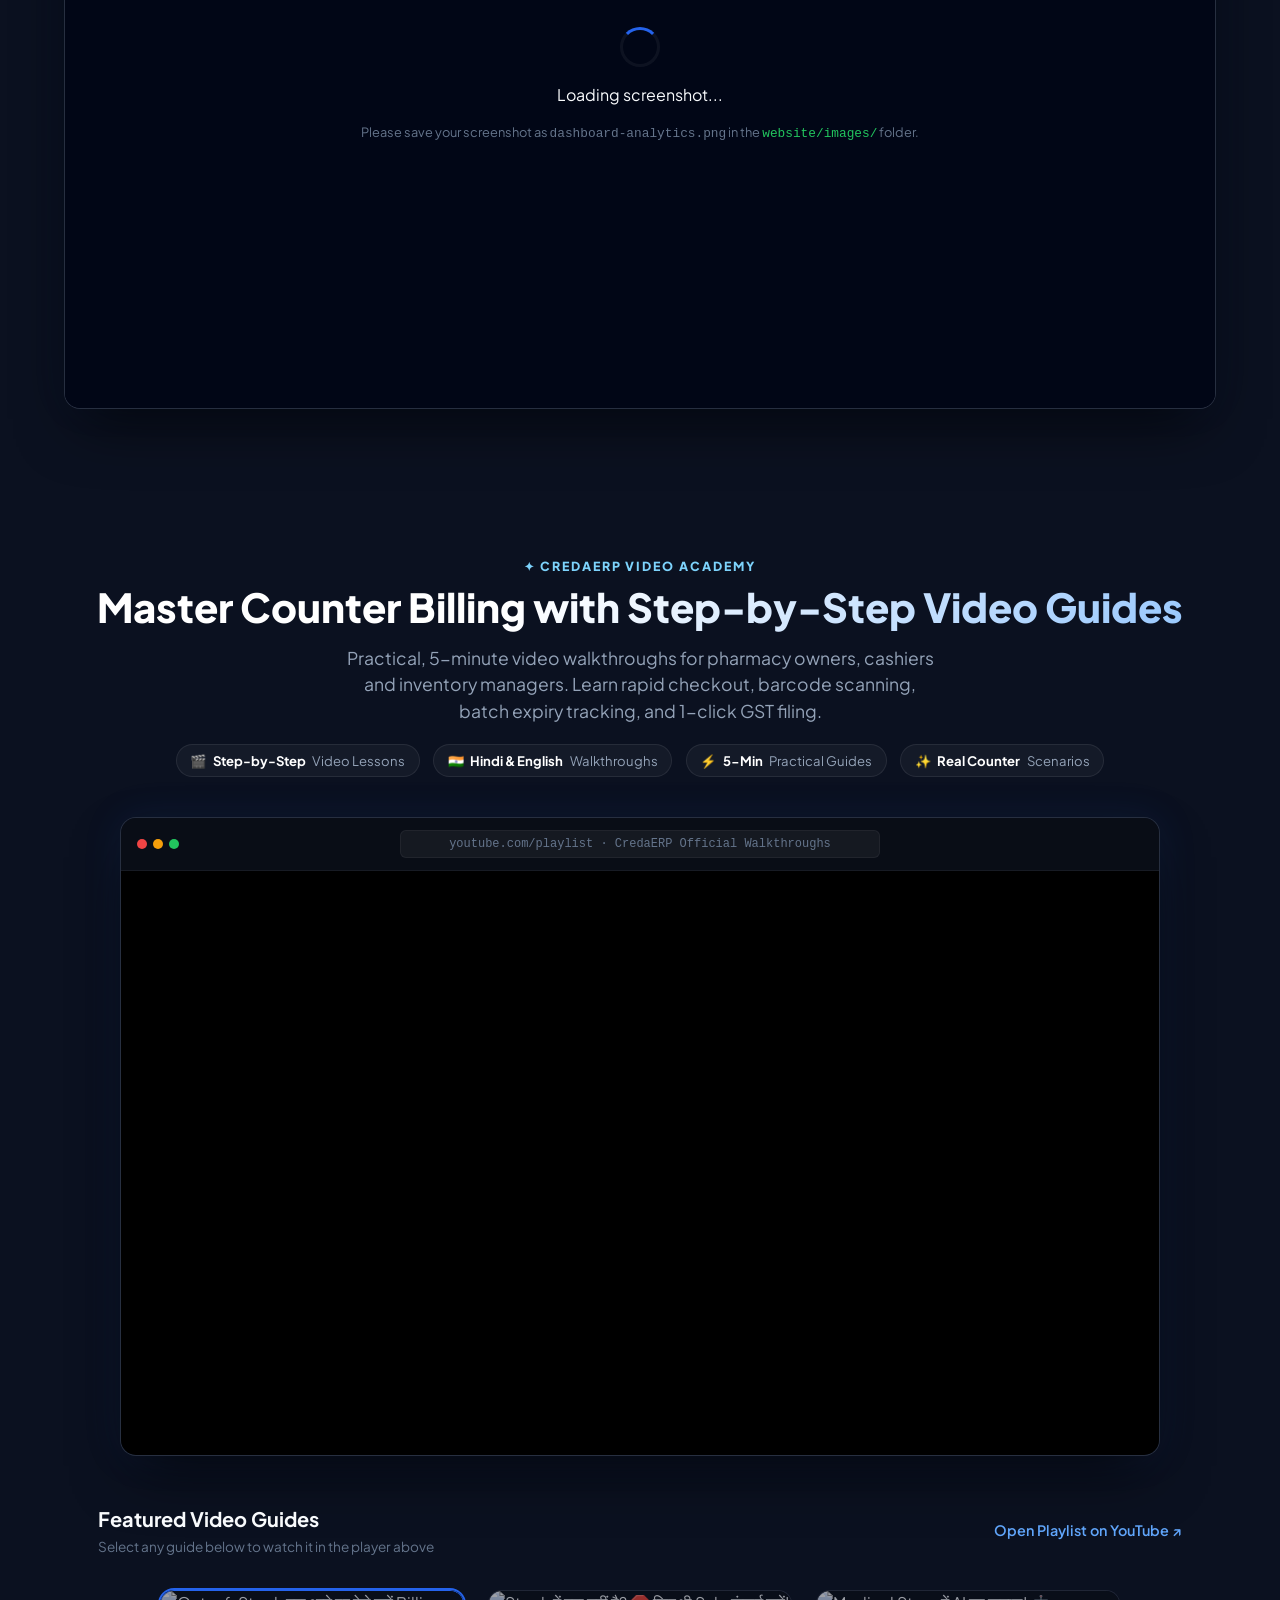
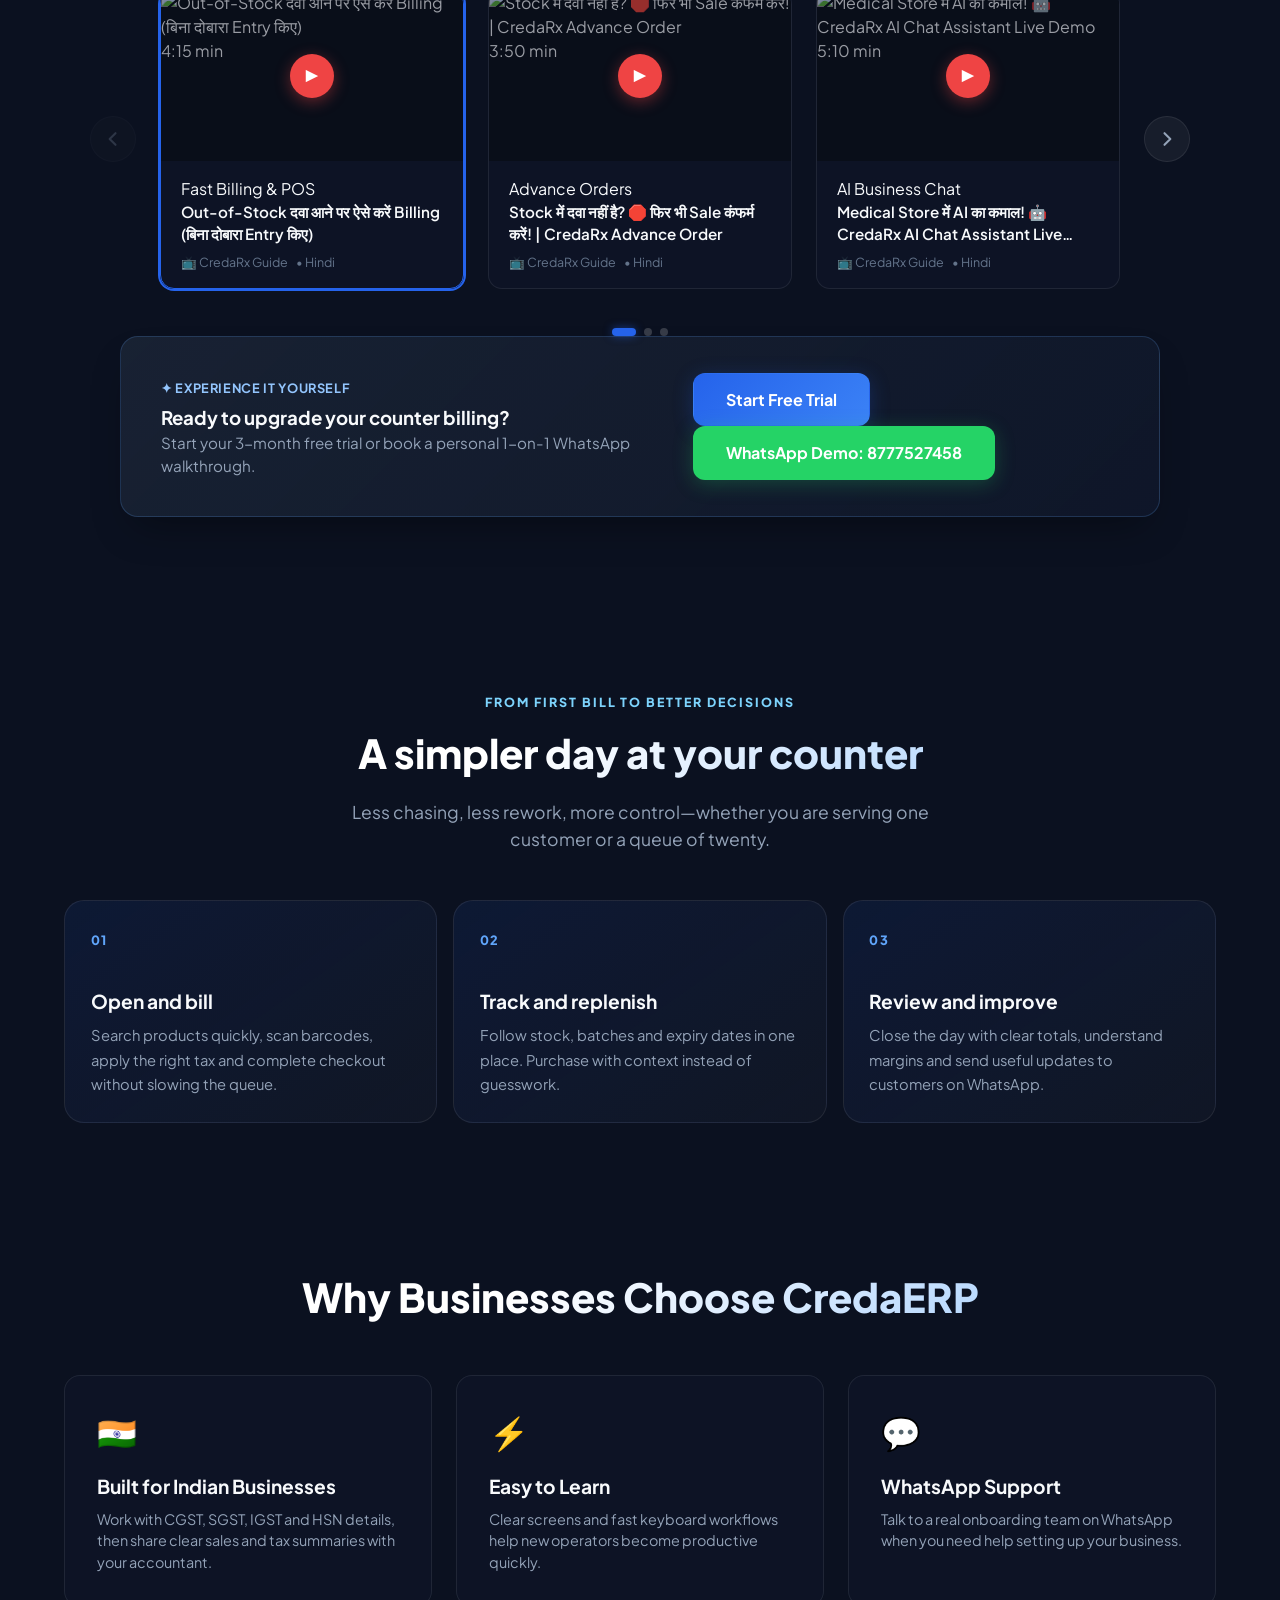
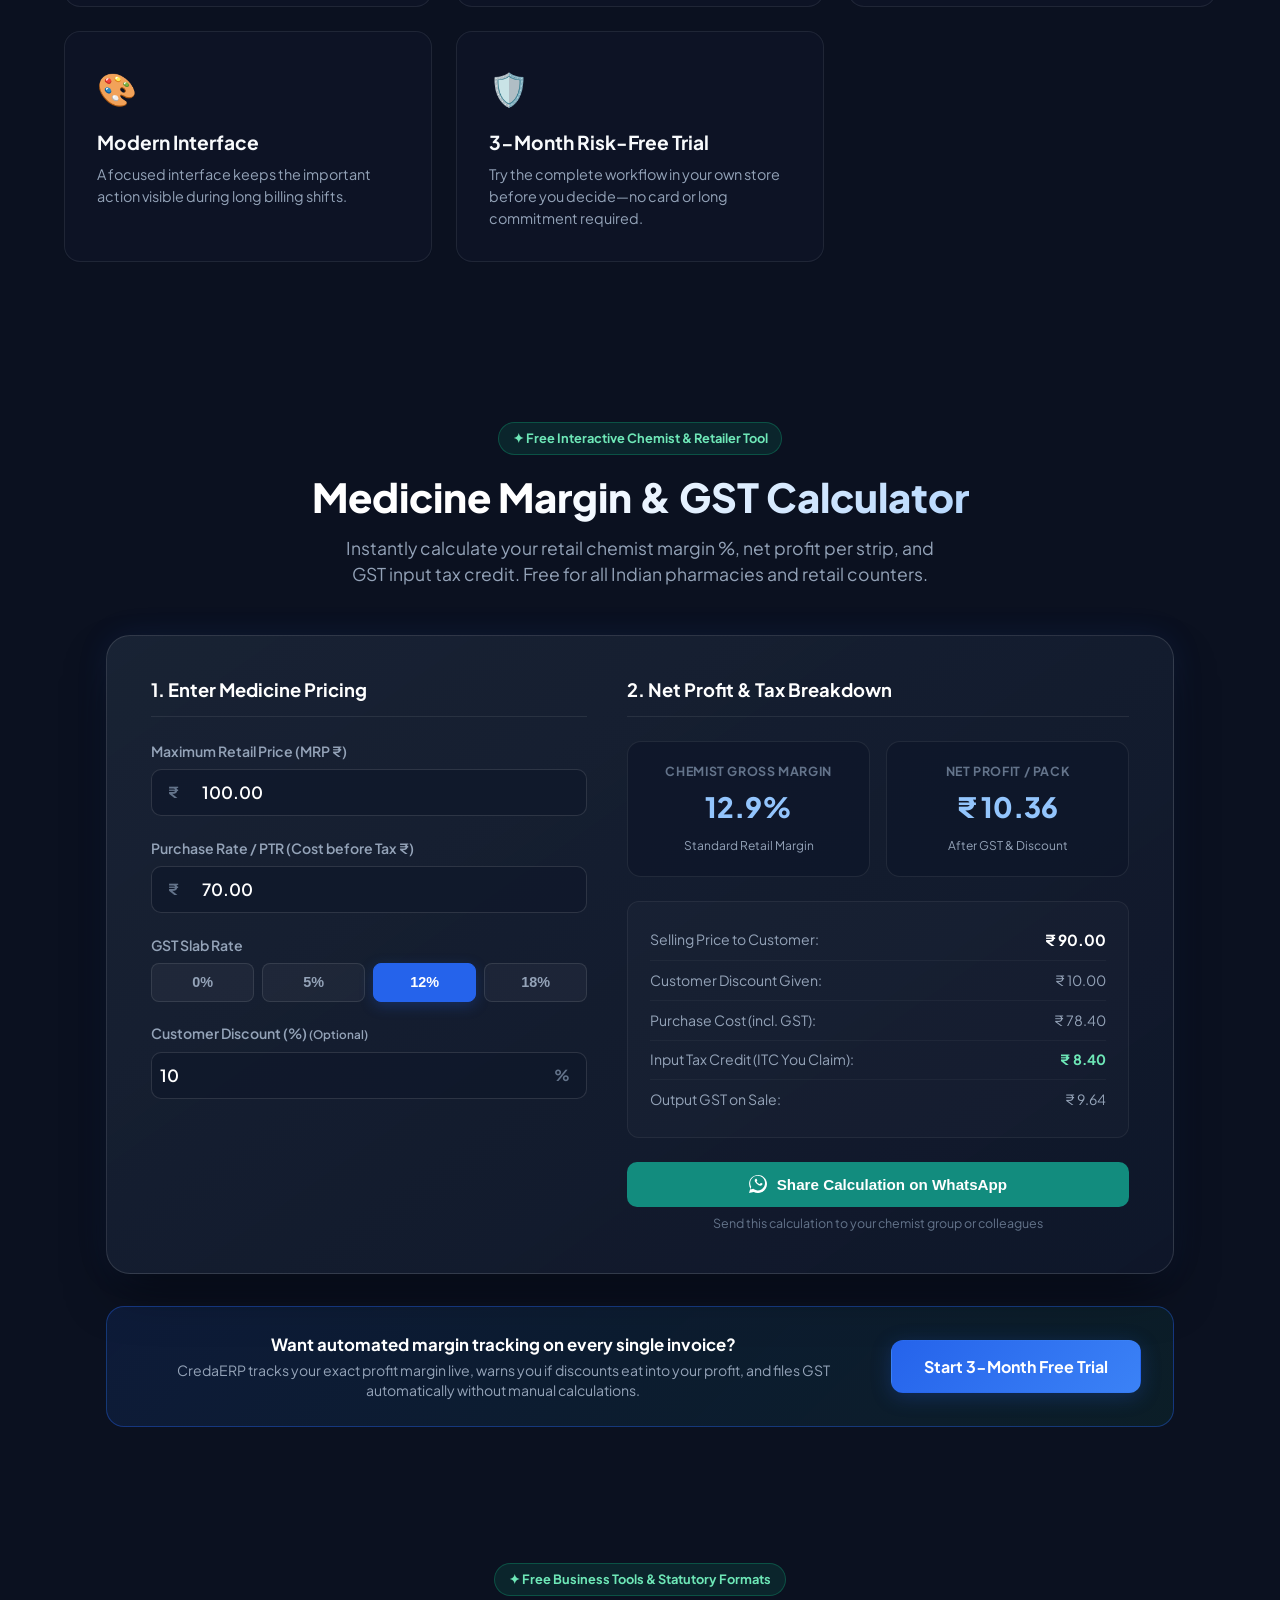
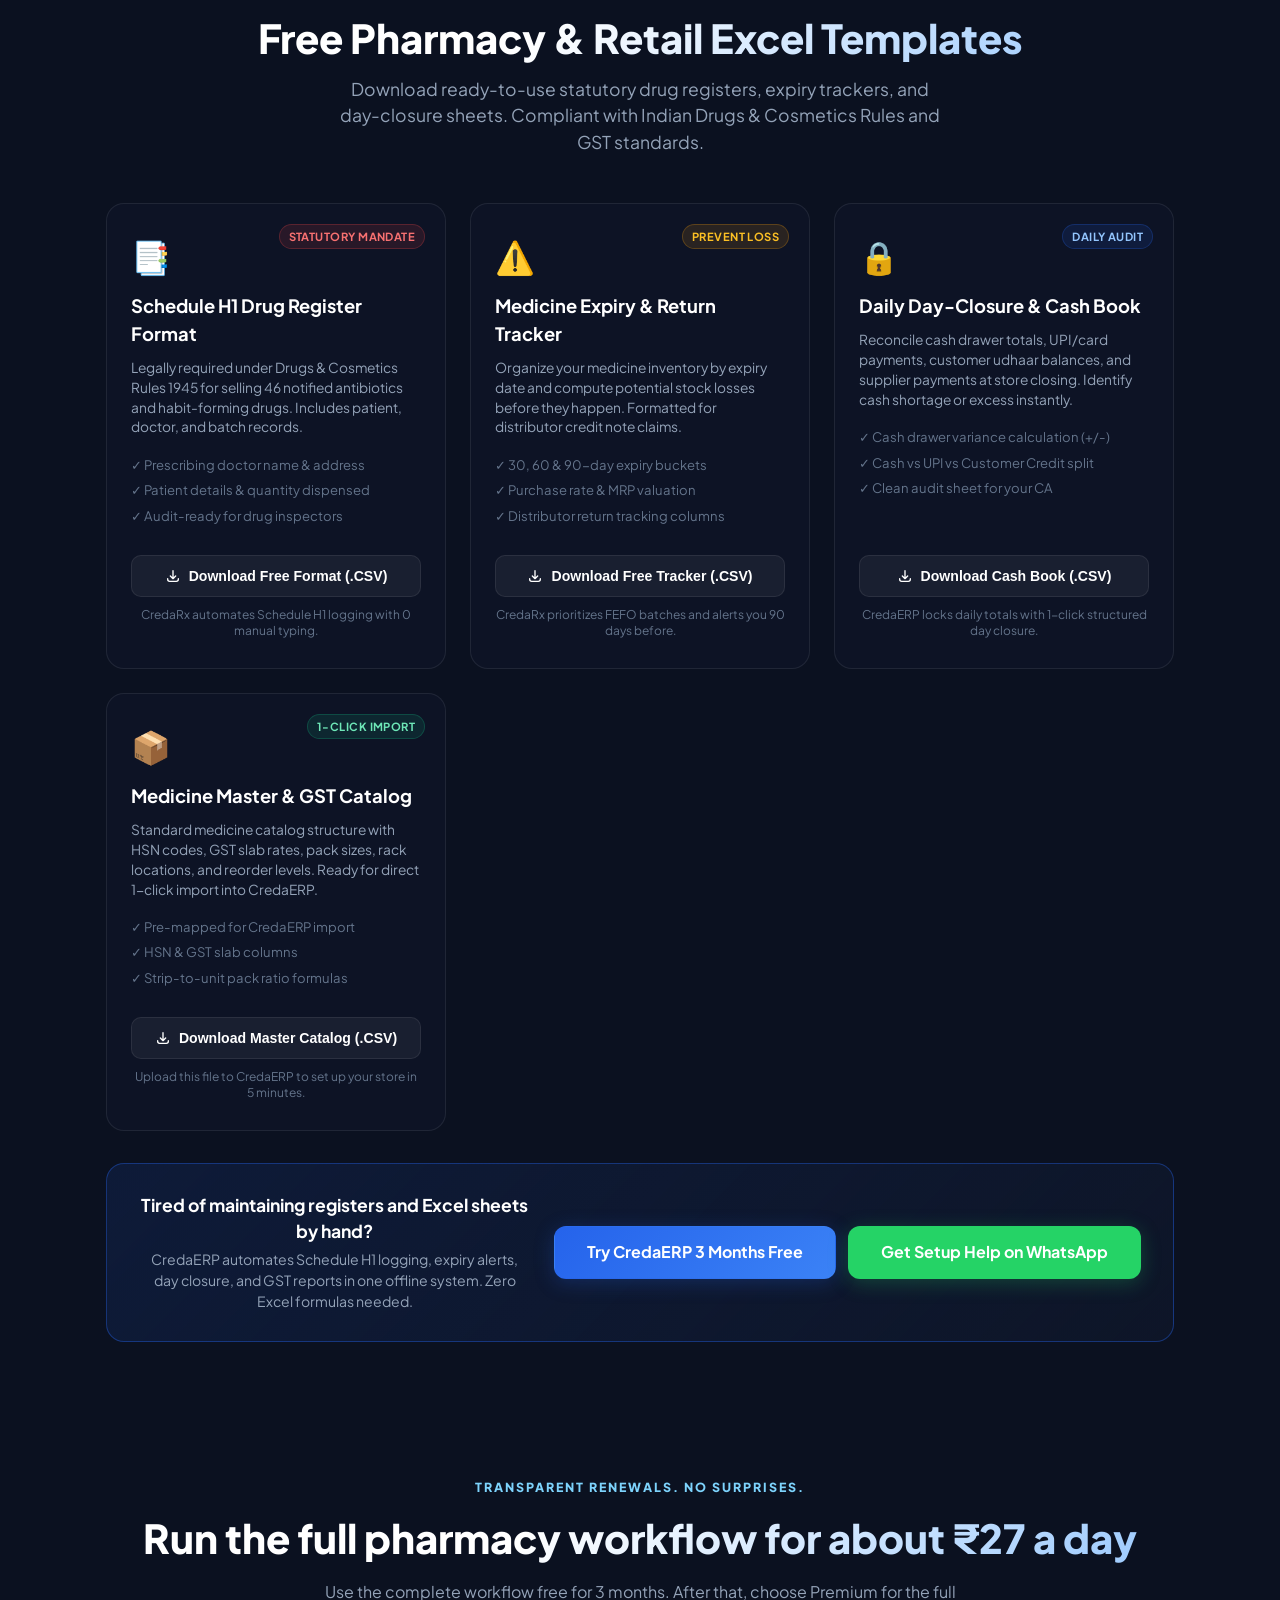
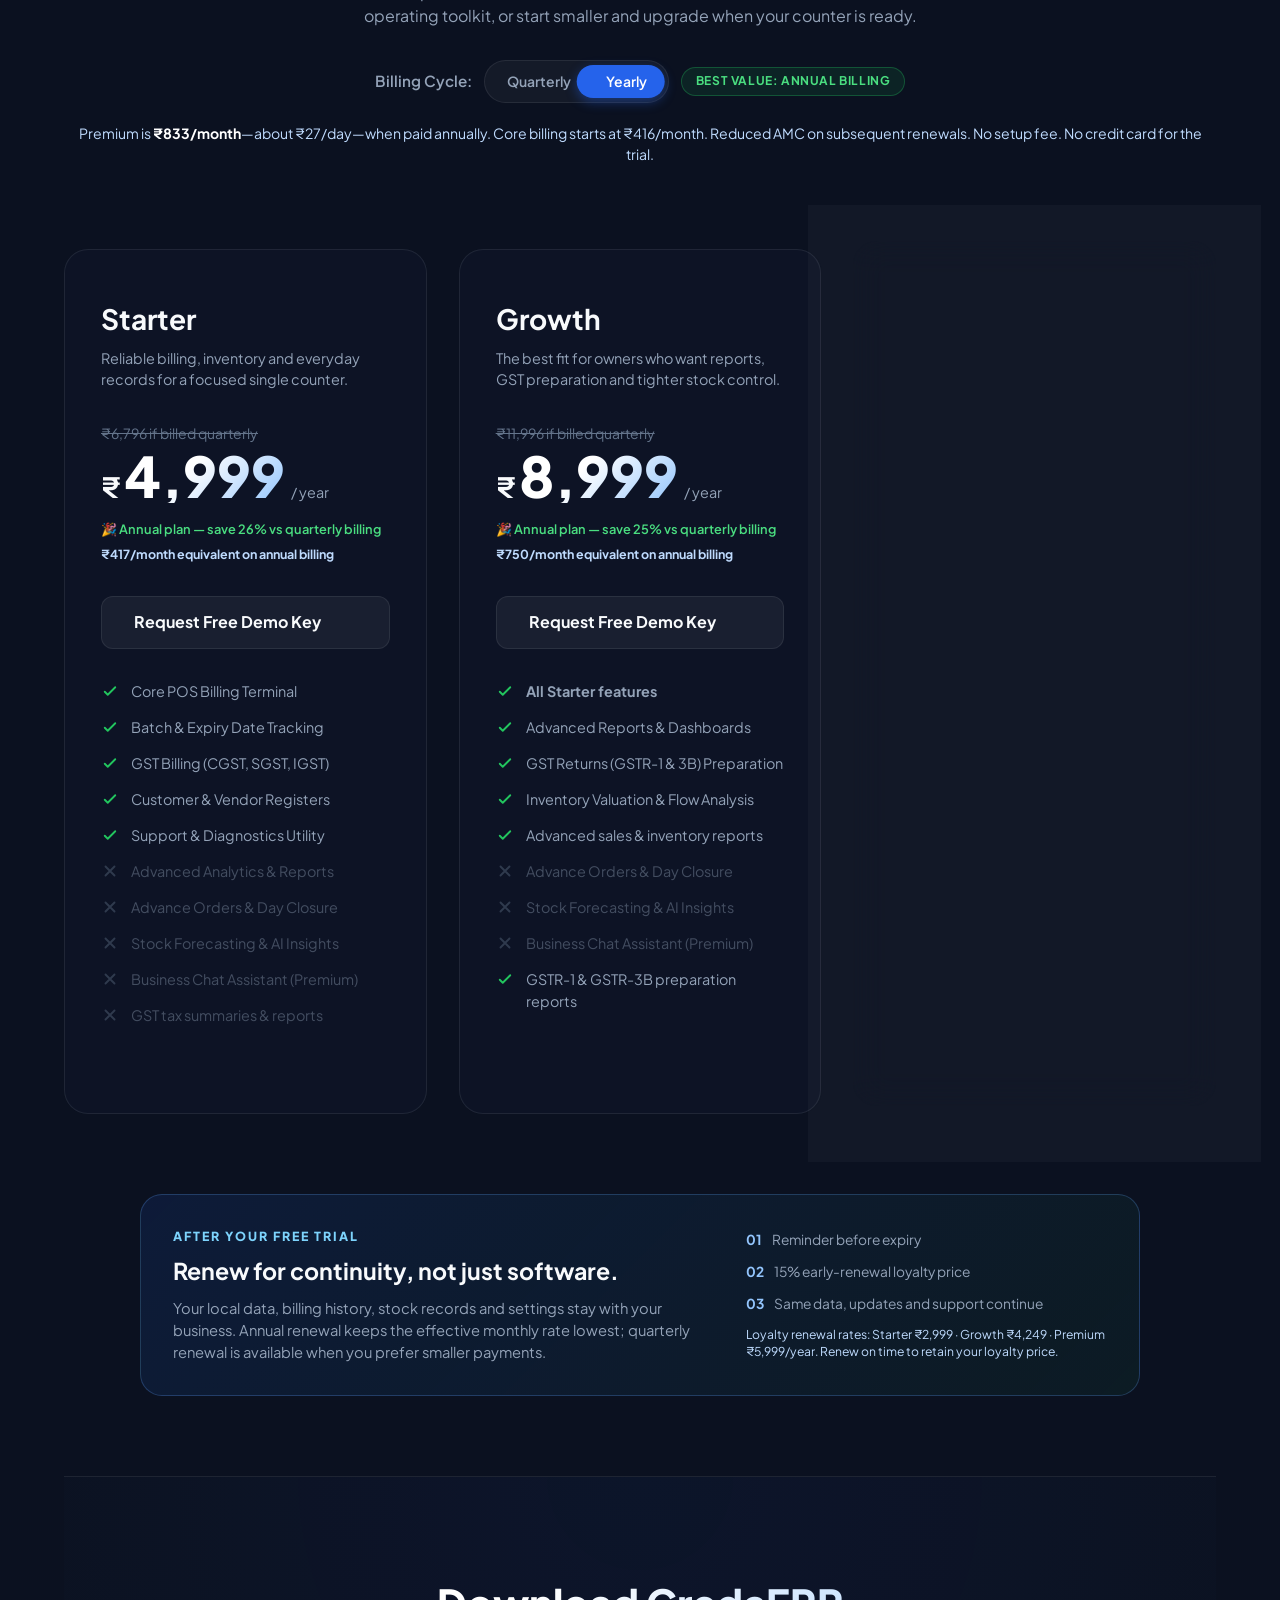
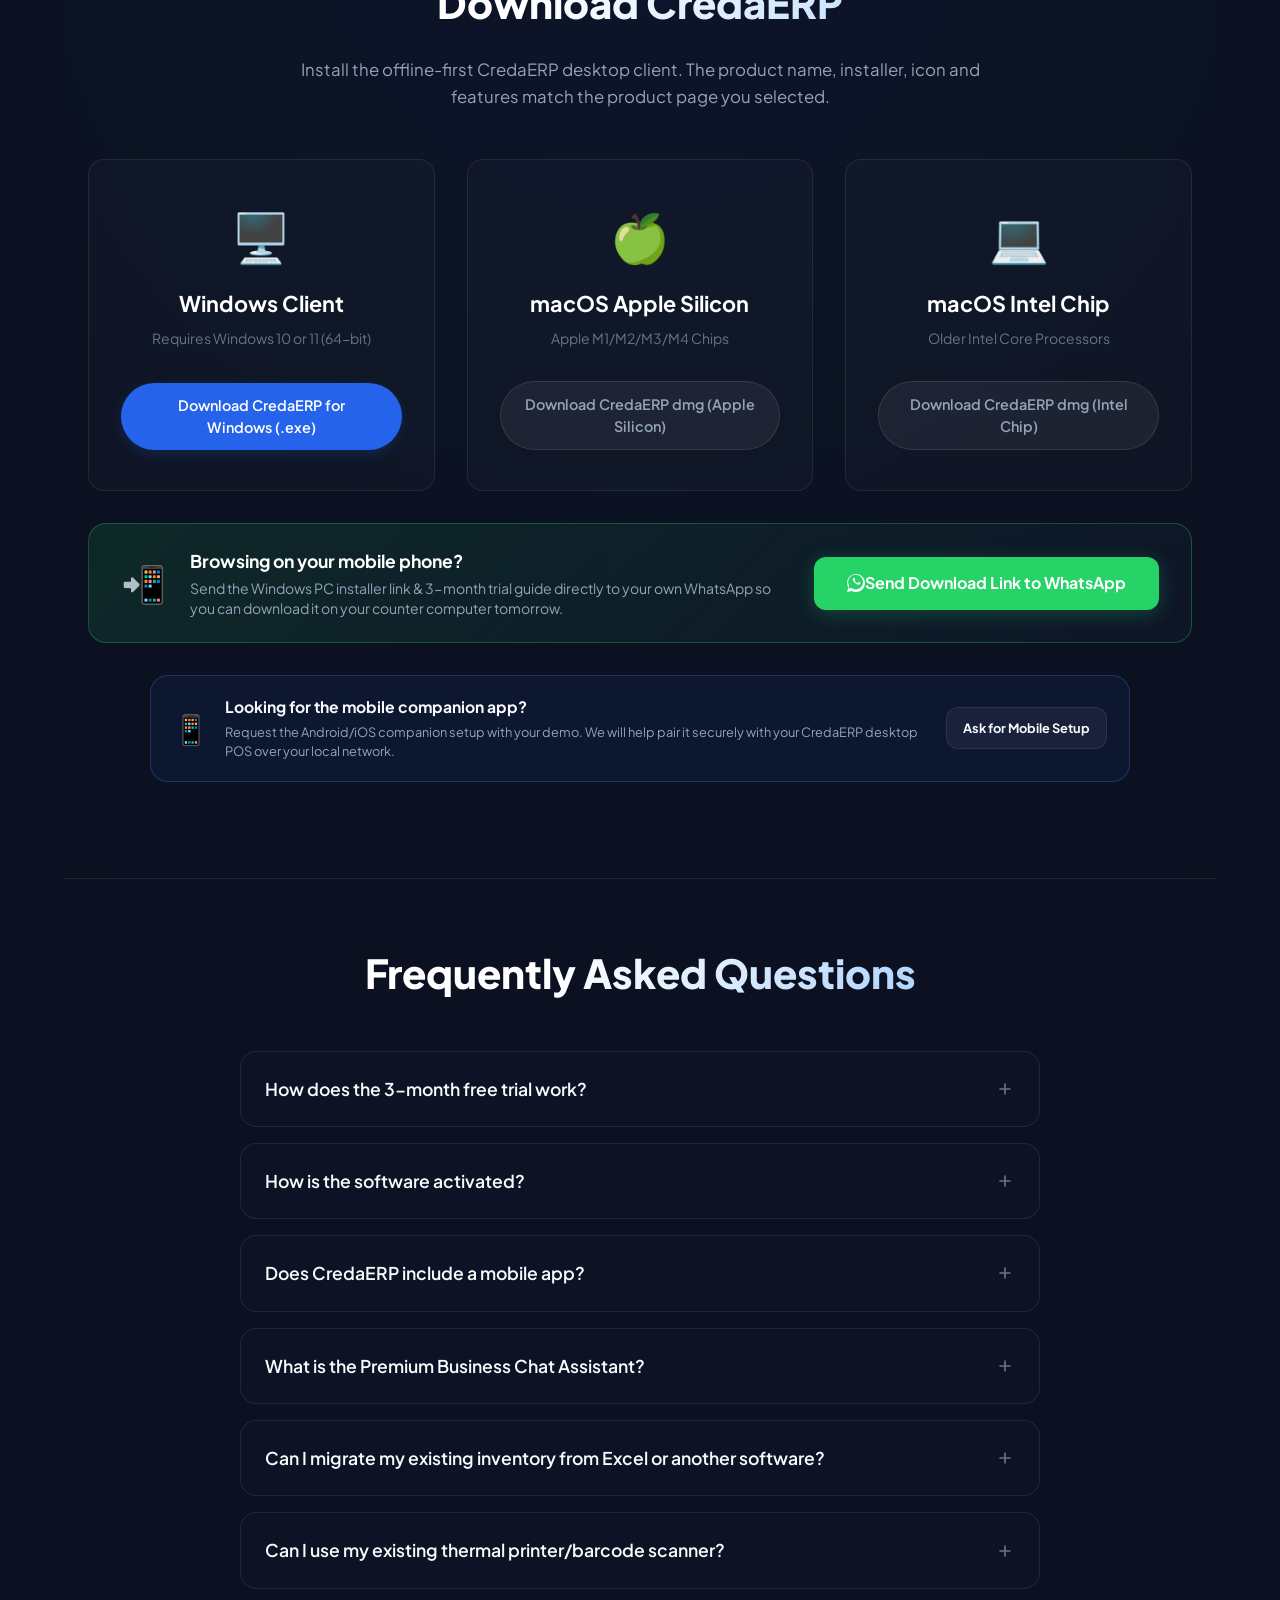
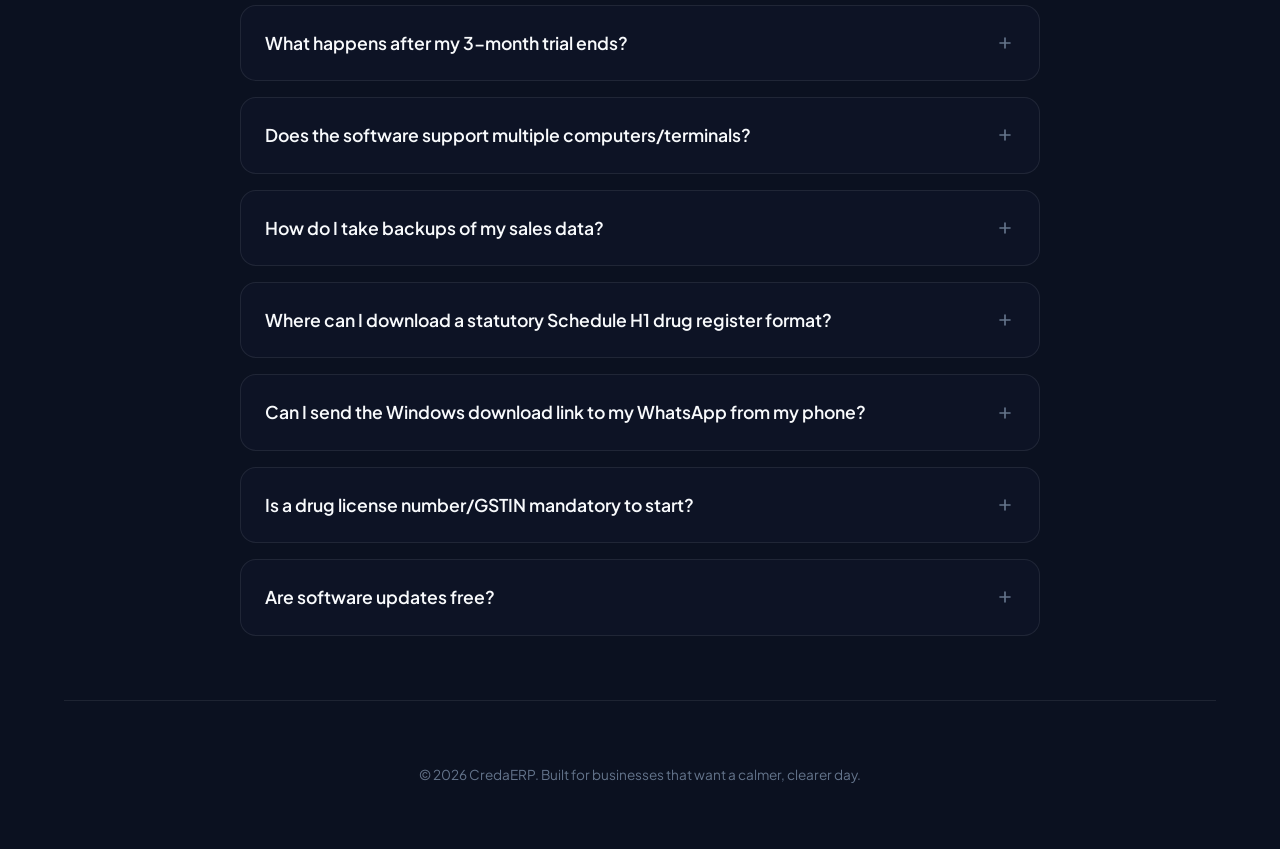
==== commit 53ec167e: "Replace dummy video grid with real YouTube video carousel; remove 100+ claims; hide Netlify badge" ====
--- a/index.html
+++ b/index.html
@@ -398,14 +398,14 @@
         <!-- Live Video Tutorials & Walkthroughs (Auto-synced from YouTube Playlist) -->
         <section class="video-tutorials-section" id="tutorials">
             <div class="tutorials-header">
-                <span class="section-kicker">✦ CredaERP Learning Academy · 100+ Tutorials</span>
-                <h2 class="section-title">Master Counter Billing with 100+ Step-by-Step Tutorials</h2>
+                <span class="section-kicker">✦ CredaERP Video Academy</span>
+                <h2 class="section-title">Master Counter Billing with Step-by-Step Video Guides</h2>
                 <p class="section-subtitle">Practical, 5-minute video walkthroughs for pharmacy owners, cashiers and inventory managers. Learn rapid checkout, barcode scanning, batch expiry tracking, and 1-click GST filing.</p>
                 <div class="academy-stats-row">
-                    <span>🎬 <b>100+</b> Video Lessons</span>
+                    <span>🎬 <b>Step-by-Step</b> Video Lessons</span>
                     <span>🇮🇳 <b>Hindi &amp; English</b> Walkthroughs</span>
                     <span>⚡ <b>5-Min</b> Practical Guides</span>
-                    <span>✨ <b>Updated</b> Weekly</span>
+                    <span>✨ <b>Real Counter</b> Scenarios</span>
                 </div>
             </div>
 
@@ -417,7 +417,7 @@
                         <span class="dot yellow"></span>
                         <span class="dot green"></span>
                     </div>
-                    <div class="browser-address">youtube.com/playlist · CredaERP Official Walkthroughs &amp; Academy (100+ Videos)</div>
+                    <div class="browser-address">youtube.com/playlist · CredaERP Official Walkthroughs</div>
                 </div>
                 <div class="featured-player-wrapper" id="featured-video-player">
                     <iframe 
@@ -430,39 +430,31 @@
                 </div>
             </div>
 
-            <!-- Academy Controls: Category Filter Tabs & Video Search -->
-            <div class="academy-filter-container">
-                <div class="video-search-box">
-                    <svg width="18" height="18" fill="none" stroke="currentColor" viewBox="0 0 24 24"><path stroke-linecap="round" stroke-linejoin="round" stroke-width="2" d="M21 21l-6-6m2-5a7 7 0 11-14 0 7 7 0 0114 0z"/></svg>
-                    <input type="text" id="video-search-input" placeholder="Search 100+ video lessons (e.g. advance order, barcode scan, GST filing, expiry return)...">
-                </div>
-                <div class="video-category-tabs" id="video-category-tabs">
-                    <button class="category-pill active" data-category="all">All Lessons (100+)</button>
-                    <button class="category-pill" data-category="billing">Fast Billing &amp; POS</button>
-                    <button class="category-pill" data-category="inventory">Inventory &amp; Expiry</button>
-                    <button class="category-pill" data-category="orders">Advance Orders</button>
-                    <button class="category-pill" data-category="gst">GST Reports &amp; Audit</button>
-                    <button class="category-pill" data-category="ai">AI Business Chat</button>
-                </div>
-            </div>
-
-            <!-- Dynamic Playlist Video Grid -->
+            <!-- Tutorial Videos Carousel (Real YouTube Lessons) -->
             <div class="video-grid-header">
                 <div>
-                    <h3 id="video-grid-heading">Latest Tutorial Lessons</h3>
-                    <p class="video-grid-sub" id="video-results-count">Select a lesson below to stream directly in the player above</p>
+                    <h3 id="video-grid-heading">Featured Video Guides</h3>
+                    <p class="video-grid-sub">Select any guide below to watch it in the player above</p>
                 </div>
                 <a href="https://www.youtube.com/playlist?list=PLNe_ICSHlhmI" target="_blank" rel="noopener noreferrer" class="view-all-link">
-                    Open Full 100+ Playlist on YouTube ↗
+                    Open Playlist on YouTube ↗
                 </a>
             </div>
 
-            <div id="video-grid" class="video-grid" data-playlist="PLNe_ICSHlhmI">
-                <div class="video-loading-placeholder">
-                    <div class="fallback-spinner"></div>
-                    <p>Loading latest videos from YouTube playlist...</p>
-                </div>
-            </div>
+            <div class="video-carousel-wrapper">
+                <button class="carousel-control-btn prev-btn" id="video-carousel-prev" aria-label="Previous Videos">
+                    <svg fill="none" stroke="currentColor" viewBox="0 0 24 24" xmlns="http://www.w3.org/2000/svg"><path stroke-linecap="round" stroke-linejoin="round" stroke-width="2.5" d="M15 19l-7-7 7-7"></path></svg>
+                </button>
+                <div class="video-carousel-viewport">
+                    <div class="video-carousel-track" id="video-carousel-track">
+                        <!-- Video cards populated dynamically from REAL playlist videos in script.js -->
+                    </div>
+                </div>
+                <button class="carousel-control-btn next-btn" id="video-carousel-next" aria-label="Next Videos">
+                    <svg fill="none" stroke="currentColor" viewBox="0 0 24 24" xmlns="http://www.w3.org/2000/svg"><path stroke-linecap="round" stroke-linejoin="round" stroke-width="2.5" d="M9 5l7 7-7 7"></path></svg>
+                </button>
+            </div>
+            <div class="carousel-dots" id="video-carousel-dots"></div>
 
             <!-- Video Section Conversion Box -->
             <div class="video-cta-card">
--- a/style.css
+++ b/style.css
@@ -1775,126 +1775,25 @@
     color: #fff;
 }
 
-/* Academy Search & Filter Container */
-.academy-filter-container {
-    max-width: 1040px;
-    margin: 0 auto 2rem auto;
-    display: flex;
-    flex-direction: column;
-    gap: 1rem;
+.video-grid-header {
+    display: flex;
+    justify-content: space-between;
+    align-items: center;
+    max-width: 1100px;
+    margin: 0 auto 1.5rem auto;
     padding: 0 0.5rem;
 }
 
-.video-search-box {
-    position: relative;
-    width: 100%;
-}
-
-.video-search-box svg {
-    position: absolute;
-    left: 1rem;
-    top: 50%;
-    transform: translateY(-50%);
-    color: var(--text-muted);
-    pointer-events: none;
-}
-
-.video-search-box input {
-    width: 100%;
-    padding: 0.85rem 1rem 0.85rem 2.85rem;
-    background: #0f172a;
-    border: 1px solid rgba(255, 255, 255, 0.12);
-    border-radius: 12px;
-    color: #fff;
-    font-size: 0.95rem;
-    outline: none;
-    transition: var(--transition-smooth);
-}
-
-.video-search-box input:focus {
-    border-color: #3b82f6;
-    box-shadow: 0 0 0 3px rgba(59, 130, 246, 0.2);
-}
-
-.video-search-box input::placeholder {
-    color: var(--text-muted);
-}
-
-.video-category-tabs {
-    display: flex;
-    flex-wrap: wrap;
-    gap: 0.5rem;
-}
-
-.category-pill {
-    padding: 0.45rem 0.9rem;
-    background: rgba(255, 255, 255, 0.05);
-    border: 1px solid rgba(255, 255, 255, 0.1);
-    border-radius: 8px;
-    color: var(--text-secondary);
-    font-size: 0.82rem;
-    font-weight: 600;
-    cursor: pointer;
-    transition: var(--transition-smooth);
-}
-
-.category-pill:hover {
-    background: rgba(255, 255, 255, 0.1);
-    color: #fff;
-    border-color: rgba(255, 255, 255, 0.2);
-}
-
-.category-pill.active {
-    background: #2563eb;
-    border-color: #3b82f6;
-    color: #fff;
-    box-shadow: 0 4px 12px rgba(37, 99, 235, 0.35);
-}
-
-.video-duration-pill {
-    position: absolute;
-    bottom: 0.5rem;
-    right: 0.5rem;
-    background: rgba(0, 0, 0, 0.82);
-    color: #fff;
-    font-size: 0.72rem;
-    font-weight: 700;
-    padding: 0.2rem 0.45rem;
-    border-radius: 4px;
-    letter-spacing: 0.02em;
-}
-
-.video-tag-pill {
-    display: inline-block;
-    padding: 0.18rem 0.45rem;
-    background: rgba(37, 99, 235, 0.15);
-    border: 1px solid rgba(37, 99, 235, 0.3);
-    border-radius: 4px;
-    font-size: 0.72rem;
-    font-weight: 700;
-    color: #93c5fd;
-    margin-bottom: 0.35rem;
+.video-grid-header h3 {
+    font-size: 1.25rem;
+    font-weight: 700;
+    color: var(--text-primary);
 }
 
 .video-grid-sub {
     font-size: 0.85rem;
     color: var(--text-muted);
     margin-top: 0.2rem;
-}
-
-.video-grid-header {
-    display: flex;
-    justify-content: space-between;
-    align-items: center;
-    max-width: 1040px;
-    margin: 0 auto 1.5rem auto;
-    padding: 0 0.5rem;
-}
-
-.video-grid-header h3 {
-    font-size: 1.25rem;
-    font-weight: 700;
-    color: var(--text-primary);
 }
 
 .view-all-link {
@@ -1910,29 +1809,32 @@
     text-decoration: underline;
 }
 
-.video-grid {
-    display: grid;
-    grid-template-columns: repeat(auto-fill, minmax(300px, 1fr));
+/* Video Carousel Wrapper */
+.video-carousel-wrapper {
+    display: flex;
+    align-items: center;
+    gap: 1.25rem;
+    max-width: 1100px;
+    margin: 0 auto 1.5rem auto;
+}
+
+.video-carousel-viewport {
+    flex: 1;
+    overflow: hidden;
+    border-radius: 18px;
+    padding: 0.5rem 0.25rem;
+}
+
+.video-carousel-track {
+    display: flex;
     gap: 1.5rem;
-    max-width: 1040px;
-    margin: 0 auto 3rem auto;
-}
-
-.video-loading-placeholder {
-    grid-column: 1 / -1;
-    display: flex;
-    flex-direction: column;
-    align-items: center;
-    justify-content: center;
-    gap: 1rem;
-    padding: 3rem;
-    background: var(--bg-card);
-    border: 1px dashed var(--border-color);
-    border-radius: 16px;
-    color: var(--text-secondary);
-}
-
-.video-card {
+    transition: transform 0.5s cubic-bezier(0.25, 1, 0.5, 1);
+    will-change: transform;
+}
+
+.video-carousel-track .video-card {
+    flex: 0 0 calc(33.333% - 1rem);
+    min-width: 0;
     background: var(--bg-card);
     border: 1px solid var(--border-color);
     border-radius: 14px;
@@ -2567,7 +2469,8 @@
     .hero-proof-row { gap: .5rem .9rem; }
     .audience-strip { border-radius: 18px; }
     .video-tutorials-section { padding: 2rem 0 4rem 0; }
-    .video-grid { grid-template-columns: 1fr; }
+    .video-carousel-wrapper { gap: 0.5rem; }
+    .video-carousel-track .video-card { flex: 0 0 100%; }
     .video-cta-card { flex-direction: column; text-align: center; padding: 1.75rem 1.25rem; }
     .video-cta-actions { flex-direction: column; width: 100%; }
     .video-cta-actions .cta-btn { width: 100%; text-align: center; }
@@ -2598,3 +2501,17 @@
     .mobile-pc-link-box { flex-direction: column; text-align: center; padding: 1.5rem 1.25rem; }
     .mobile-pc-link-box .cta-btn { width: 100%; text-align: center; }
 }
+
+/* Hide Netlify injected badge / HUD iframe */
+iframe#nl-badge-frame,
+iframe#nl-hud-frame,
+iframe[src*="netlify"],
+iframe[title*="Netlify"] {
+    display: none !important;
+    visibility: hidden !important;
+    opacity: 0 !important;
+    pointer-events: none !important;
+    clip-path: path("M0 0Z") !important;
+    width: 0 !important;
+    height: 0 !important;
+}
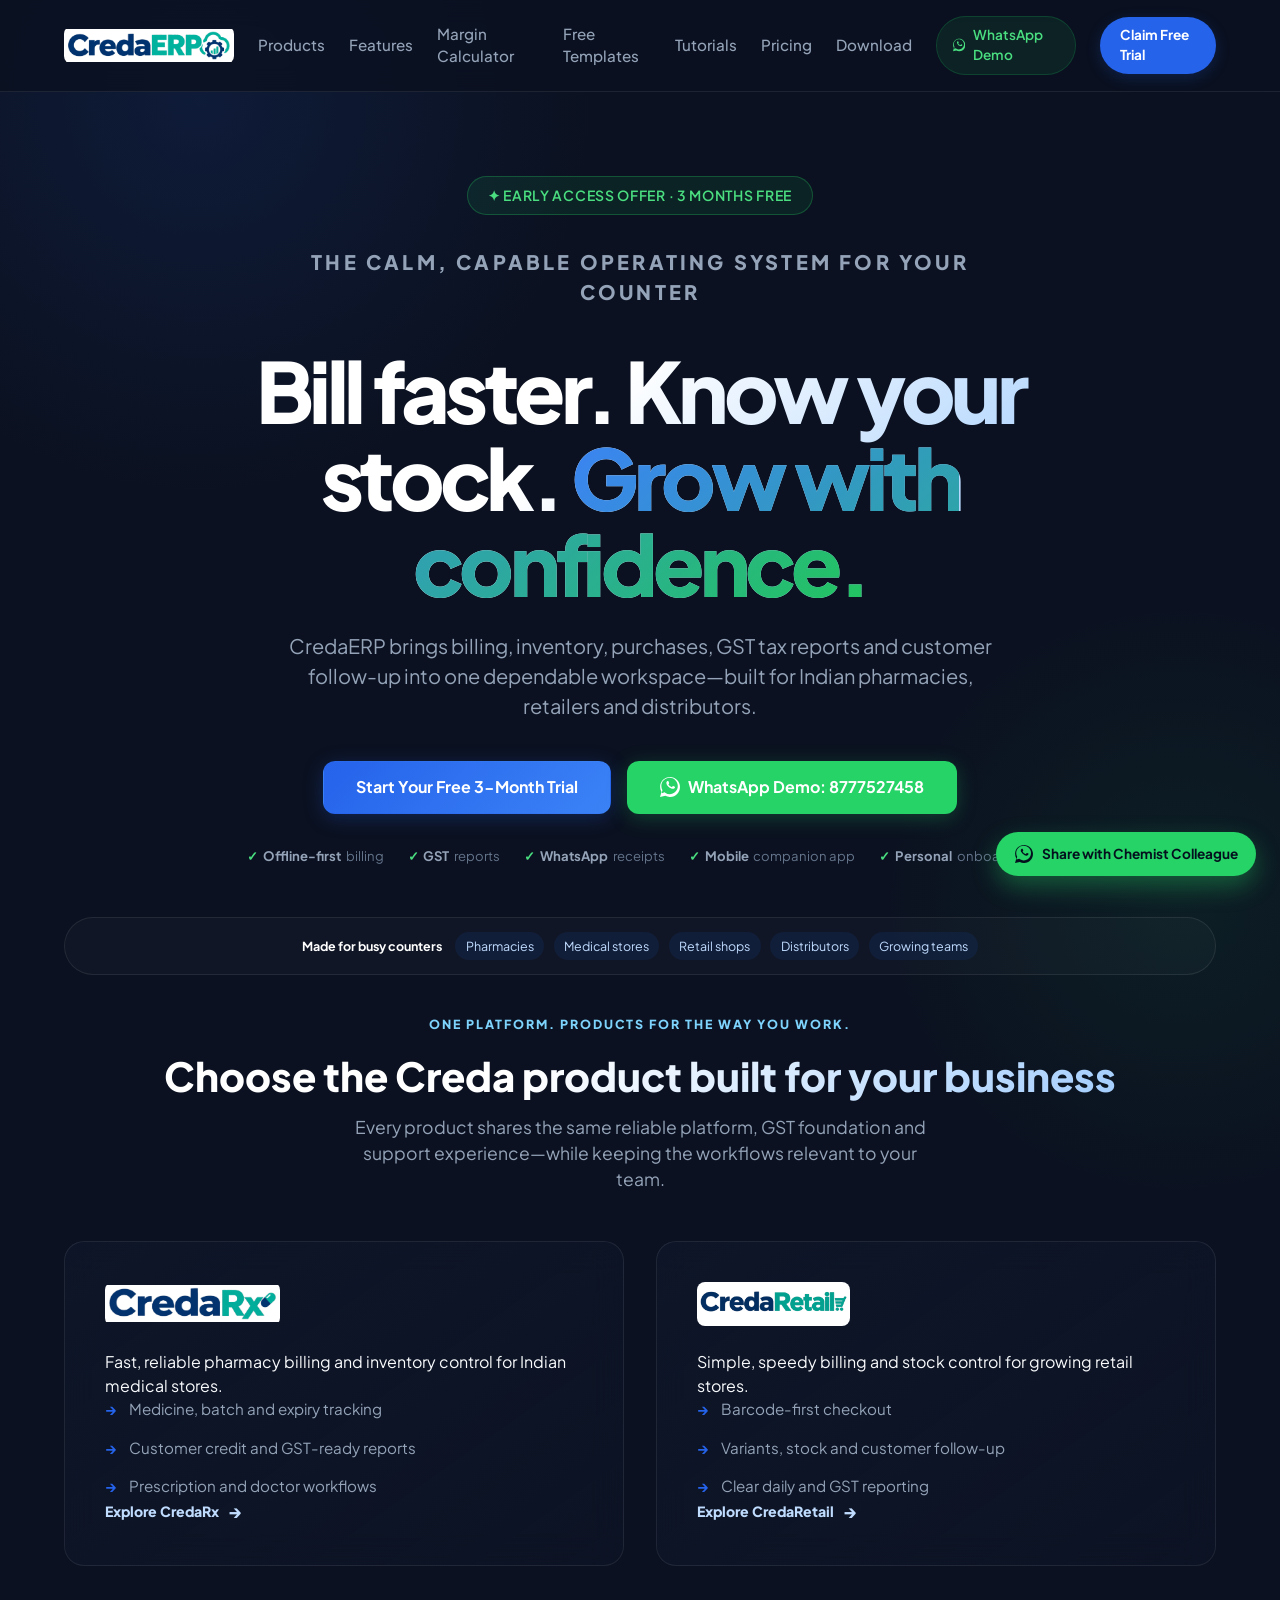
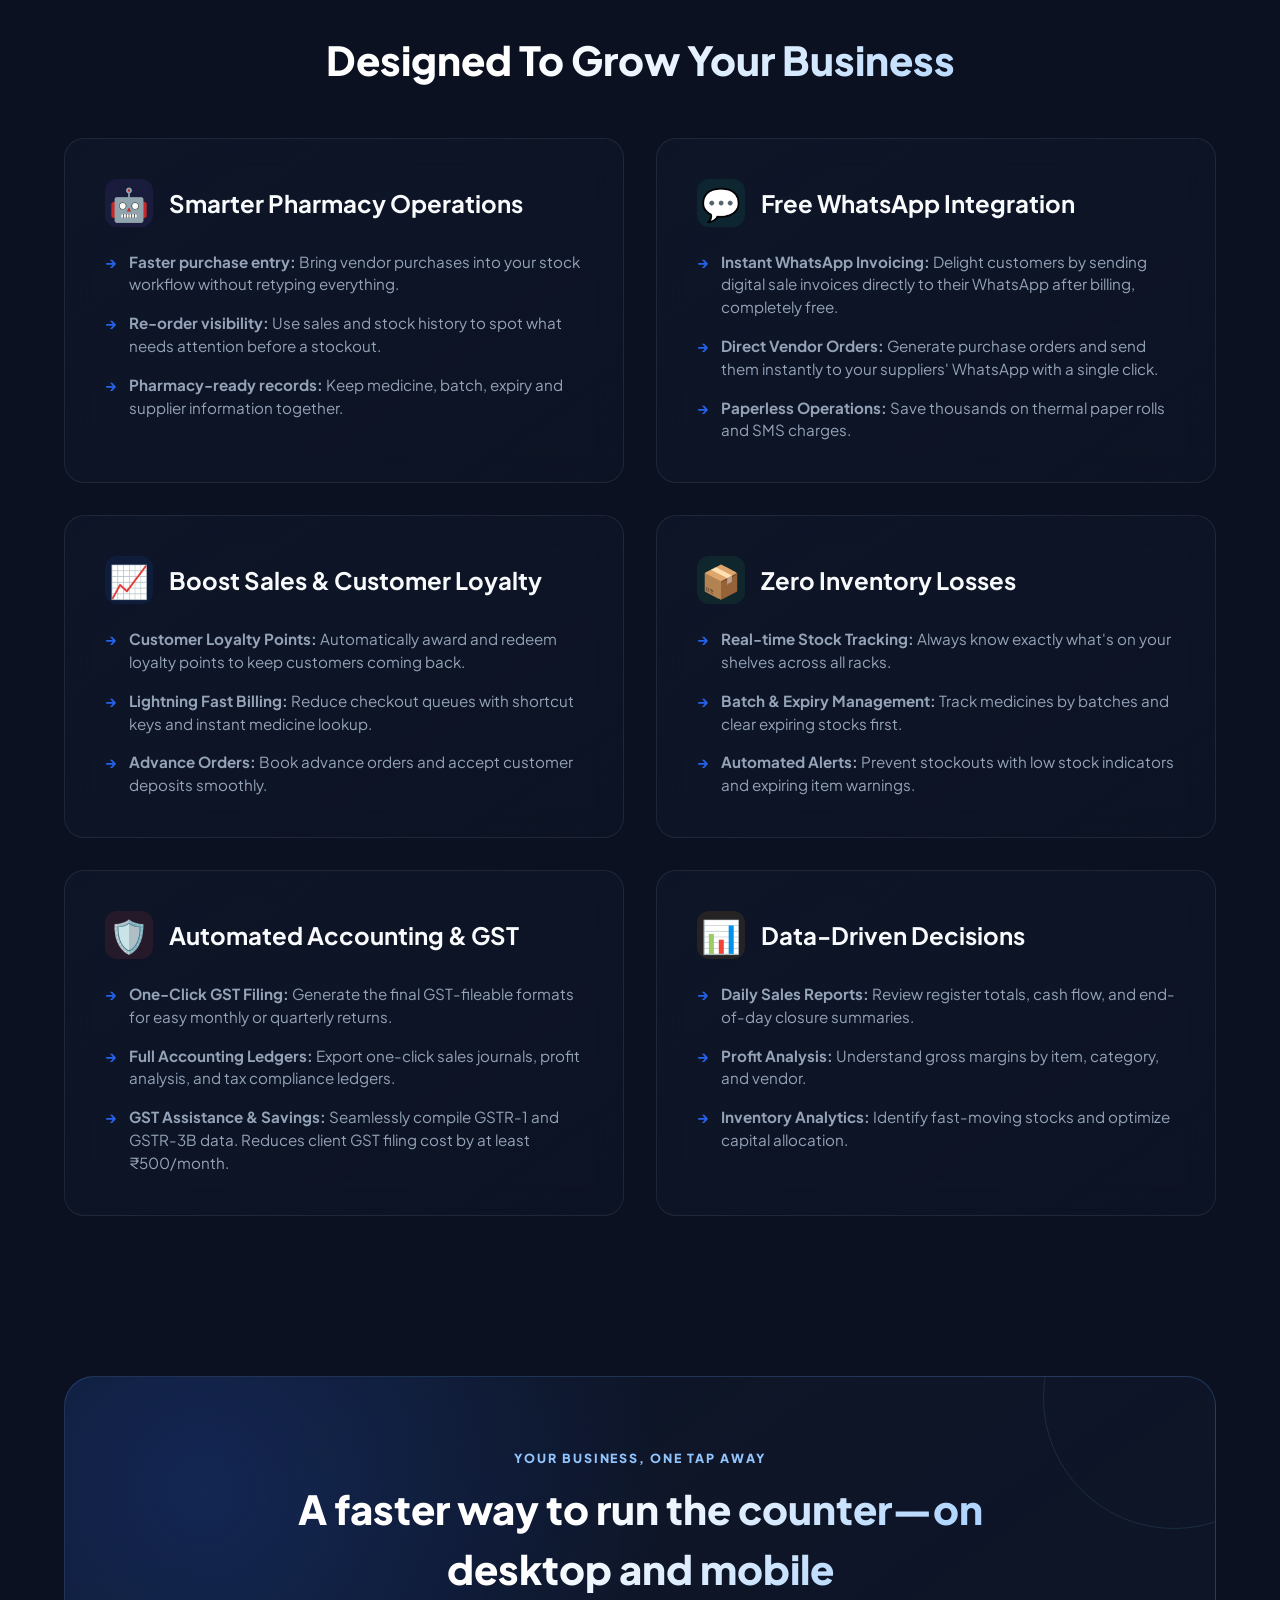
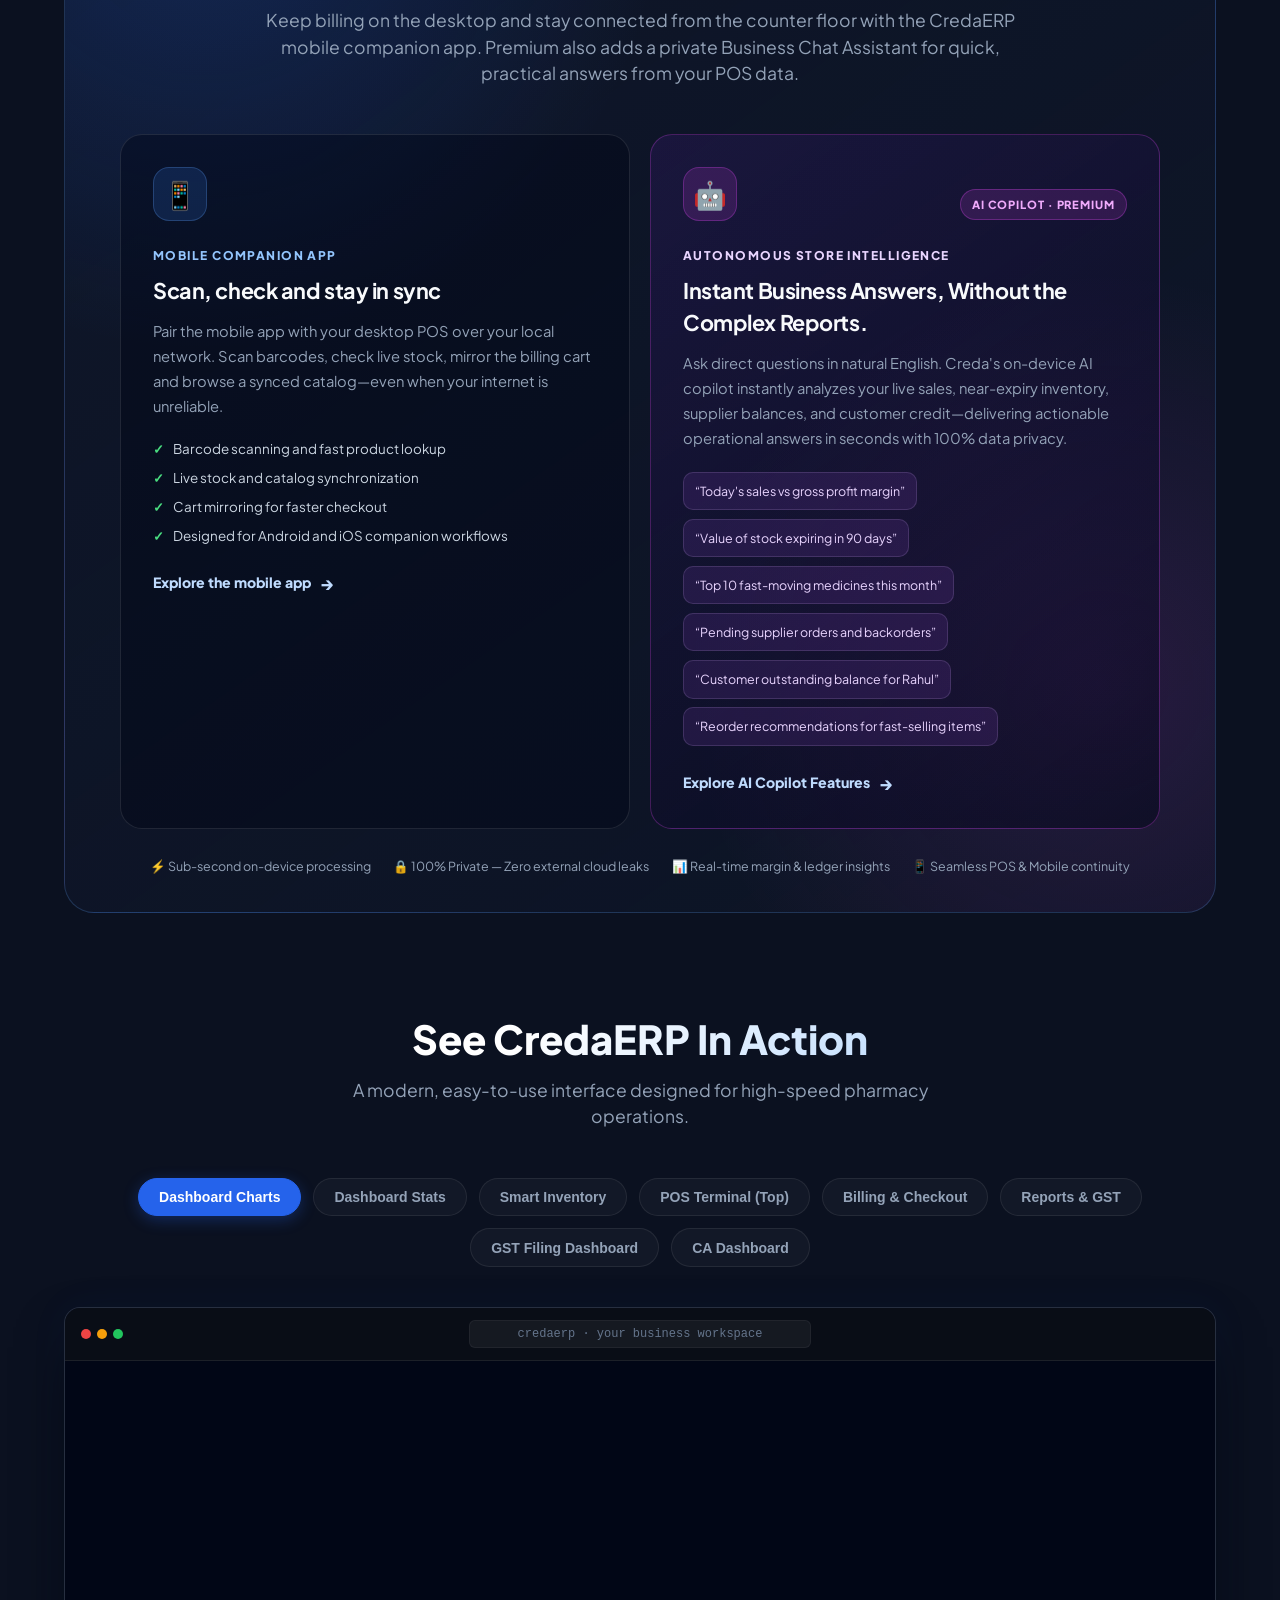
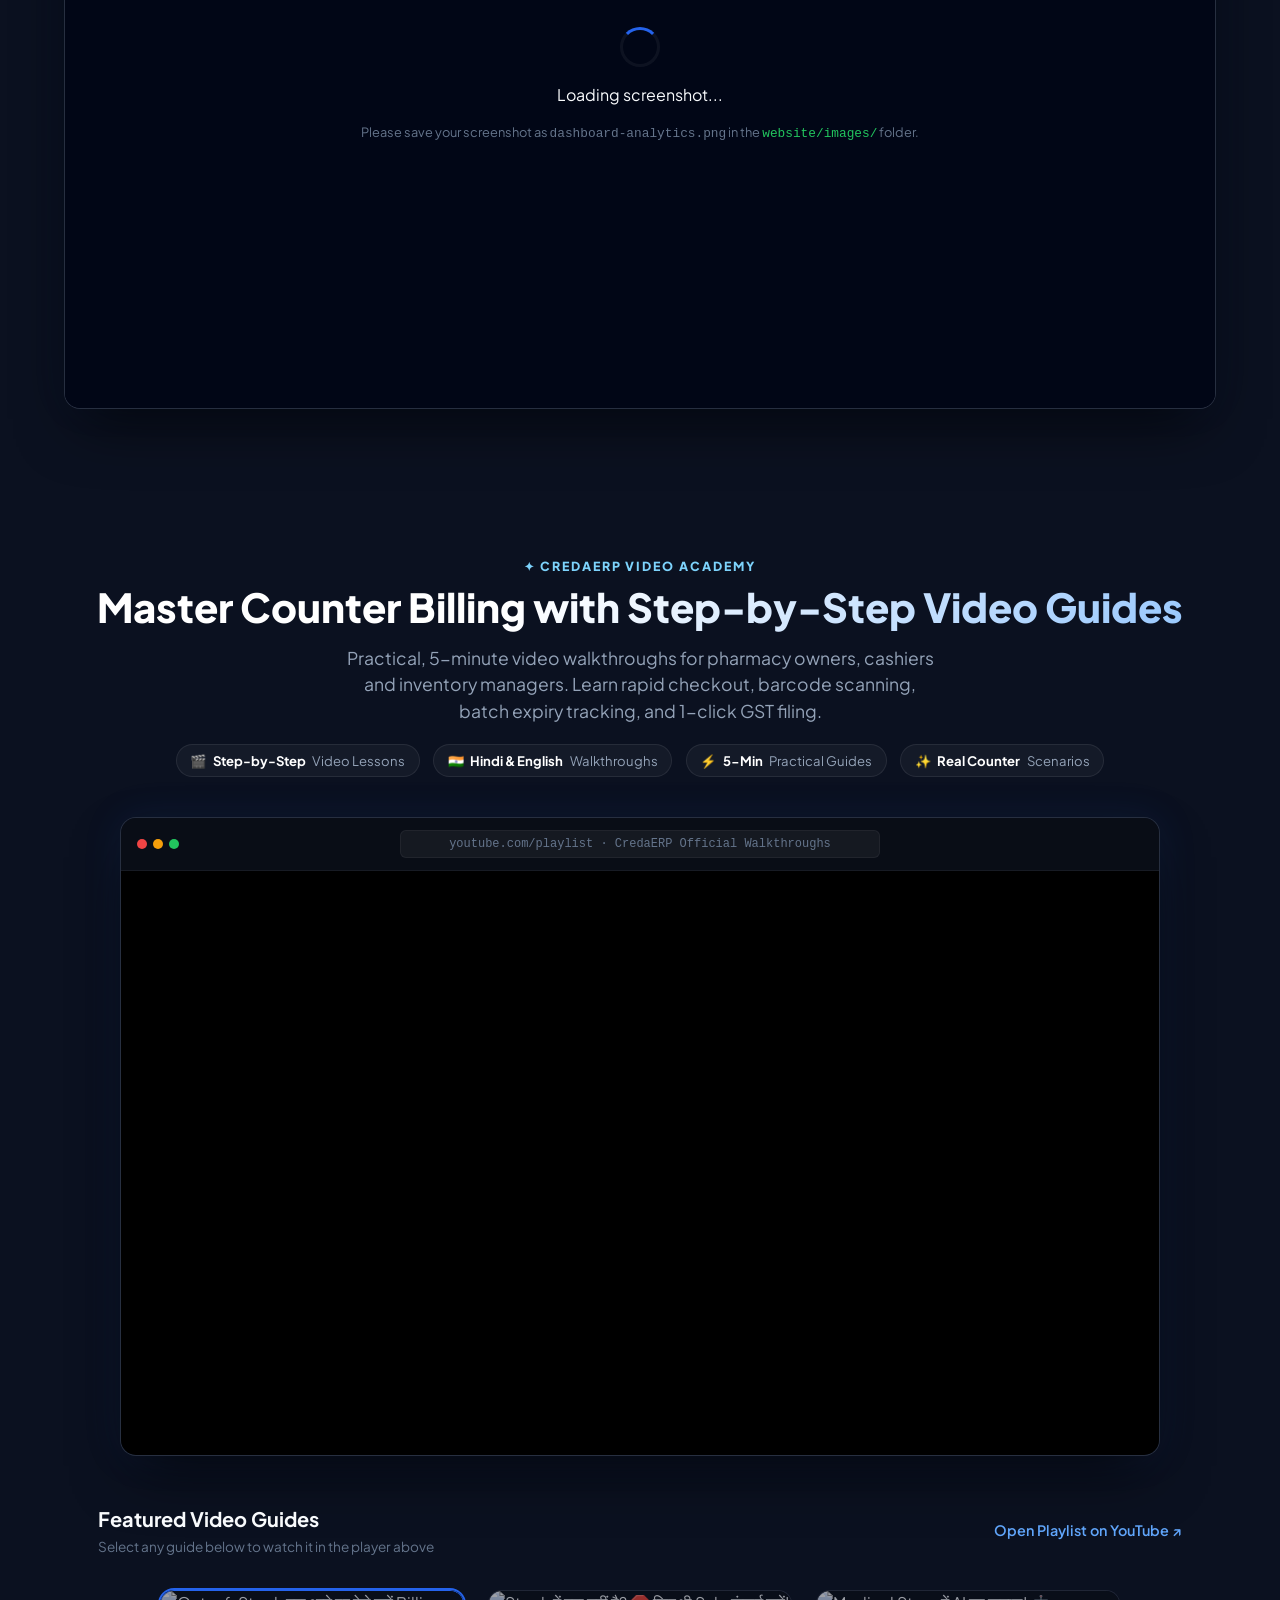
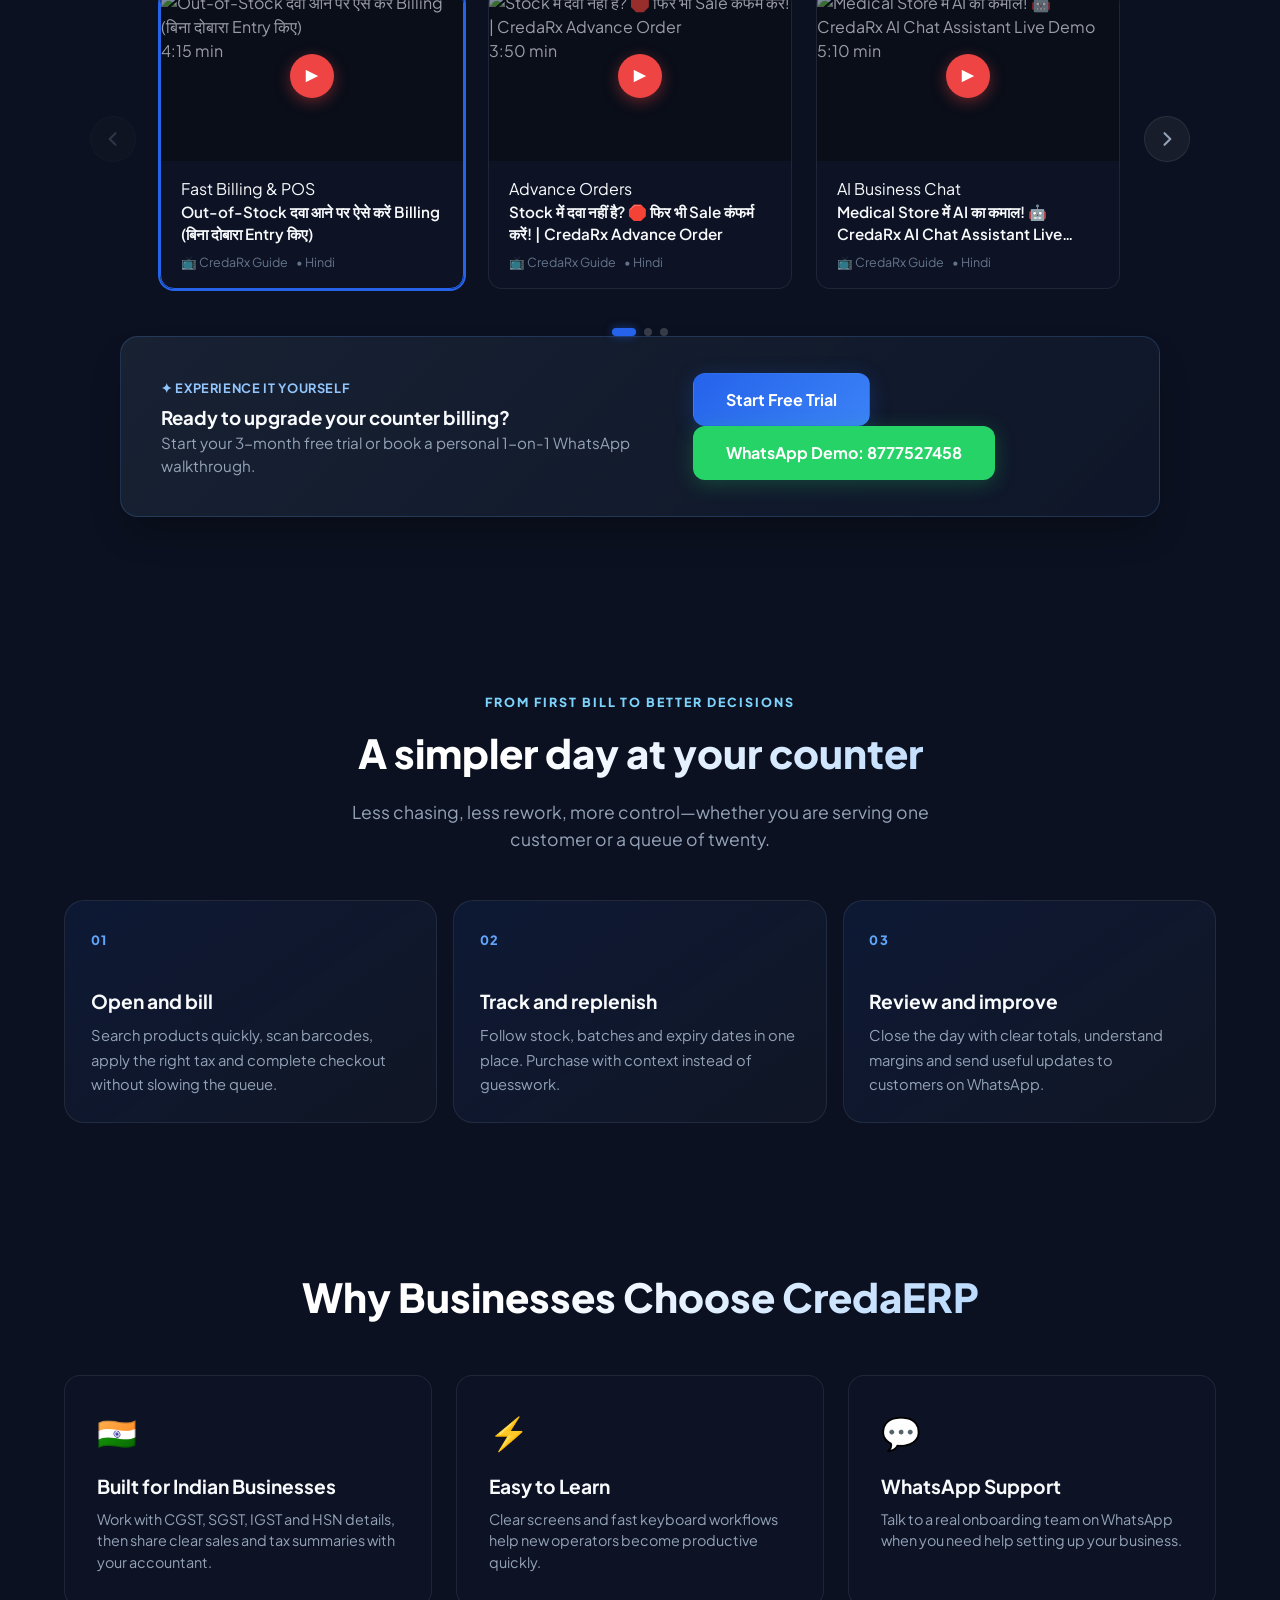
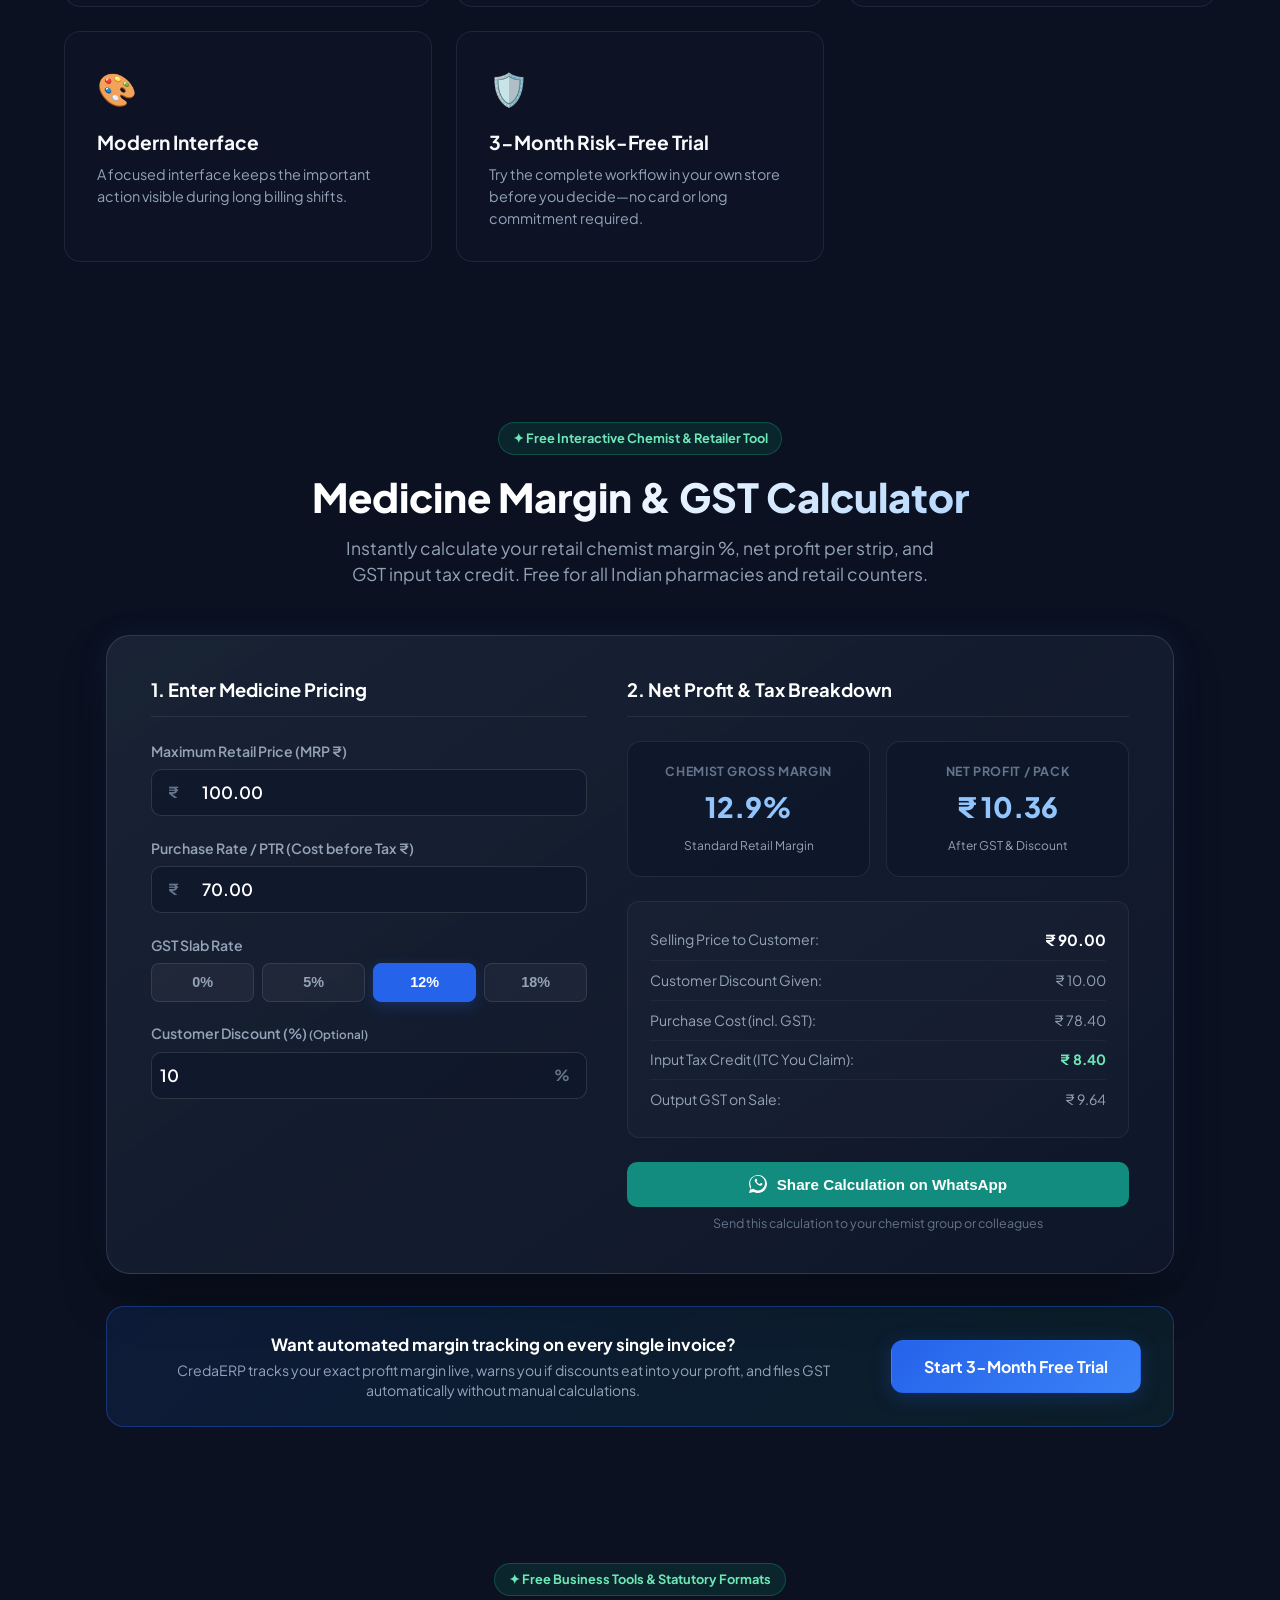
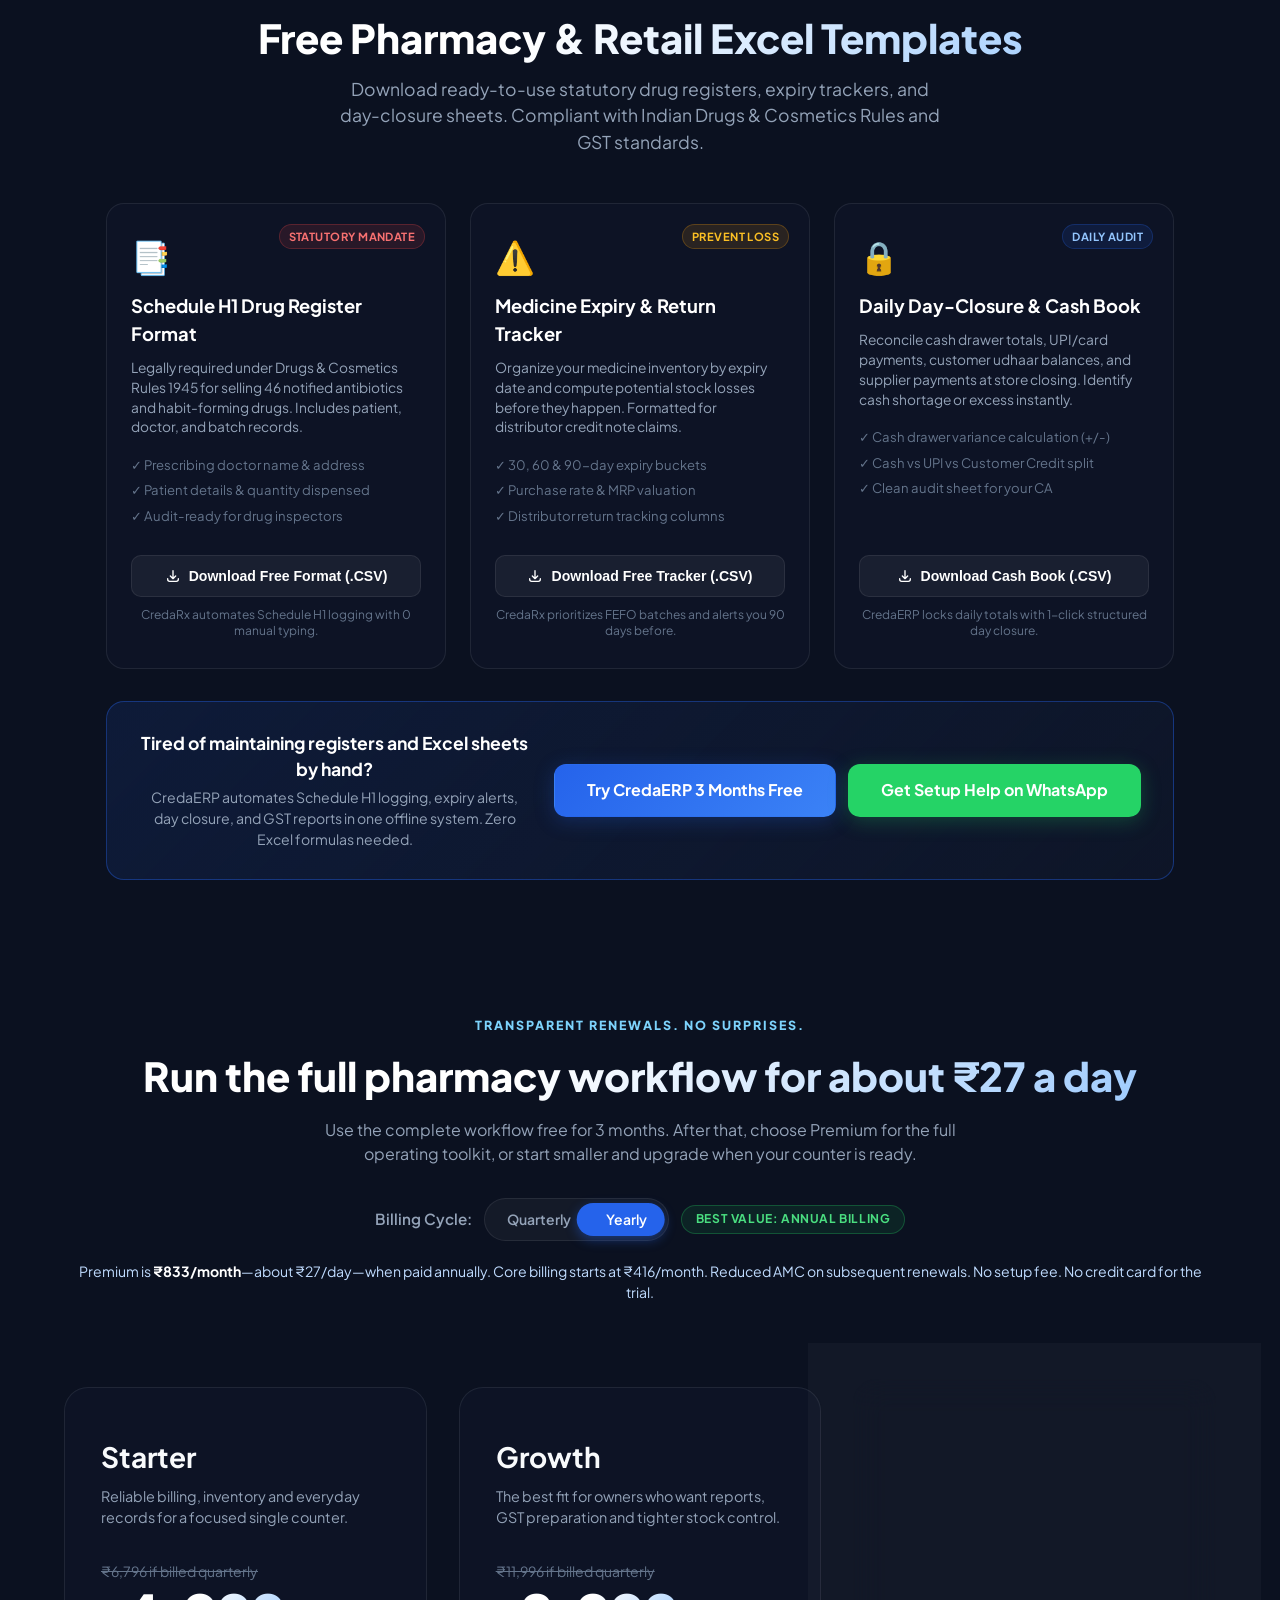
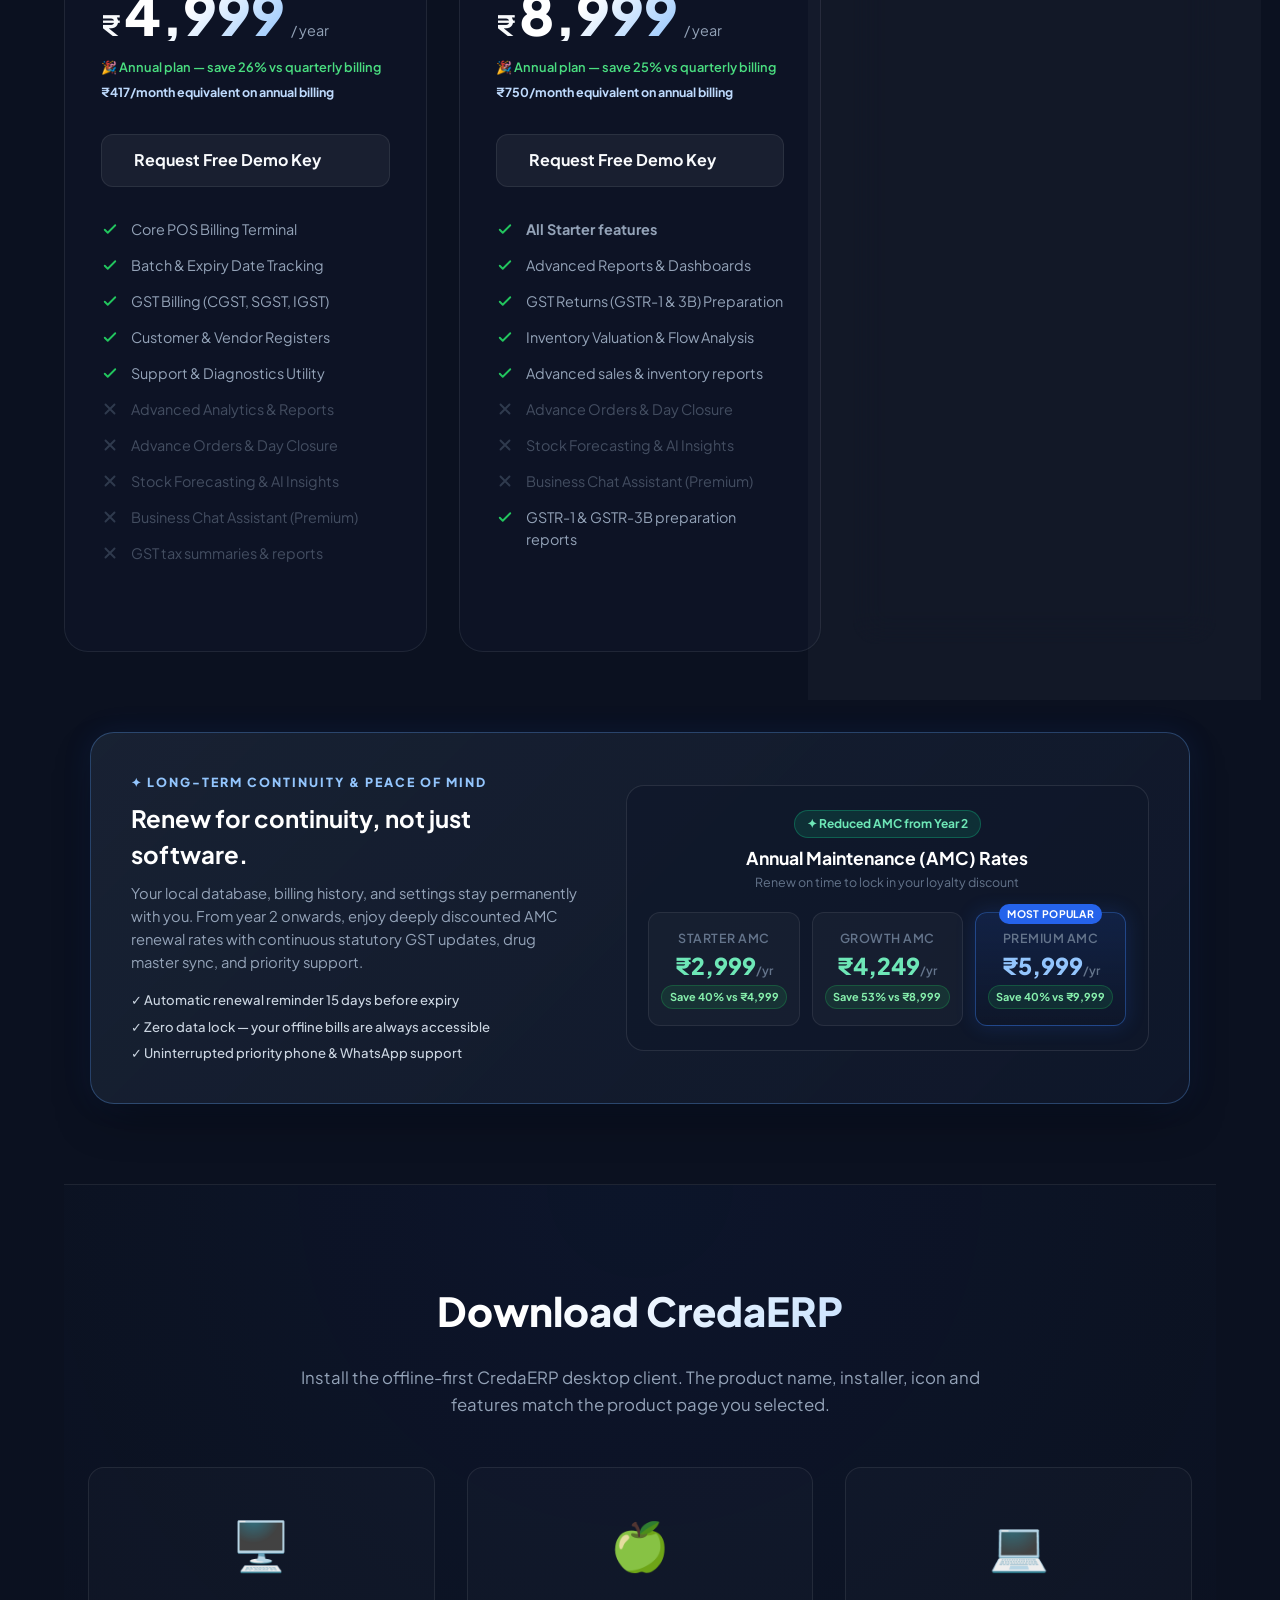
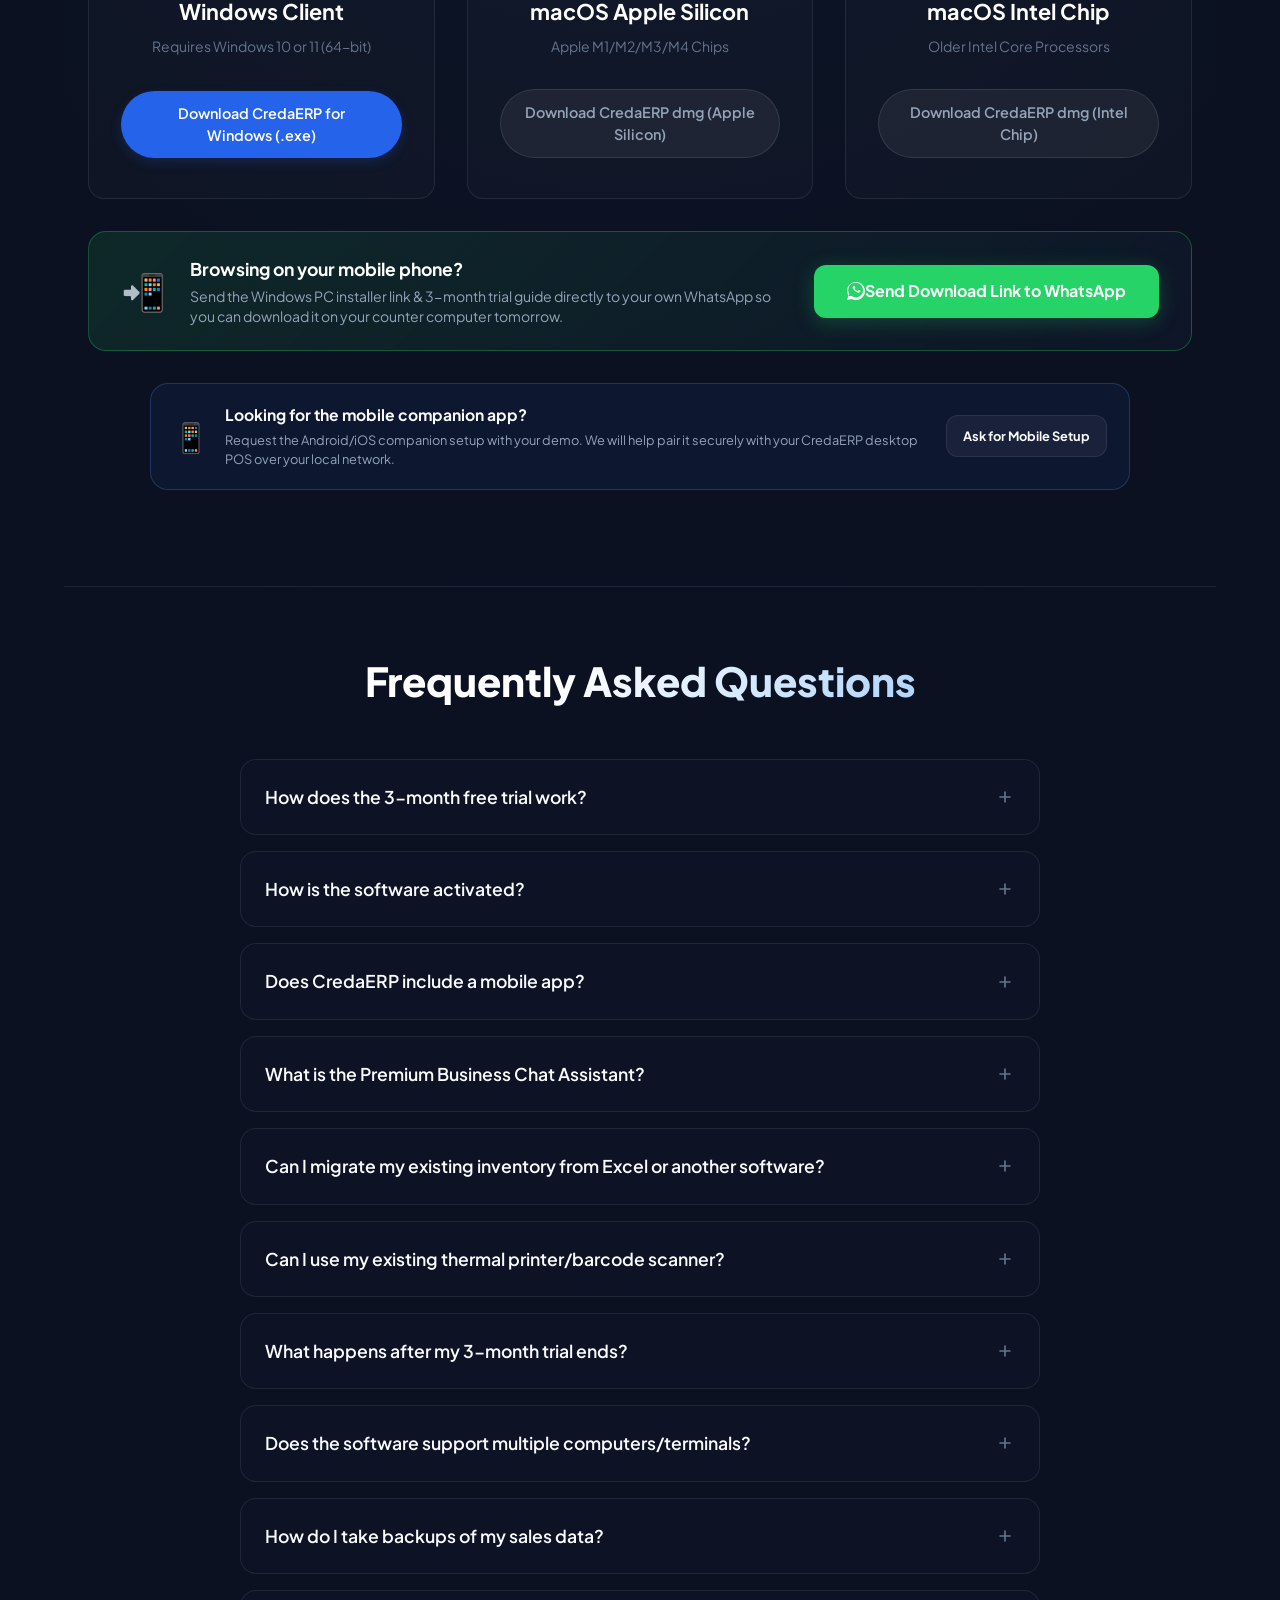
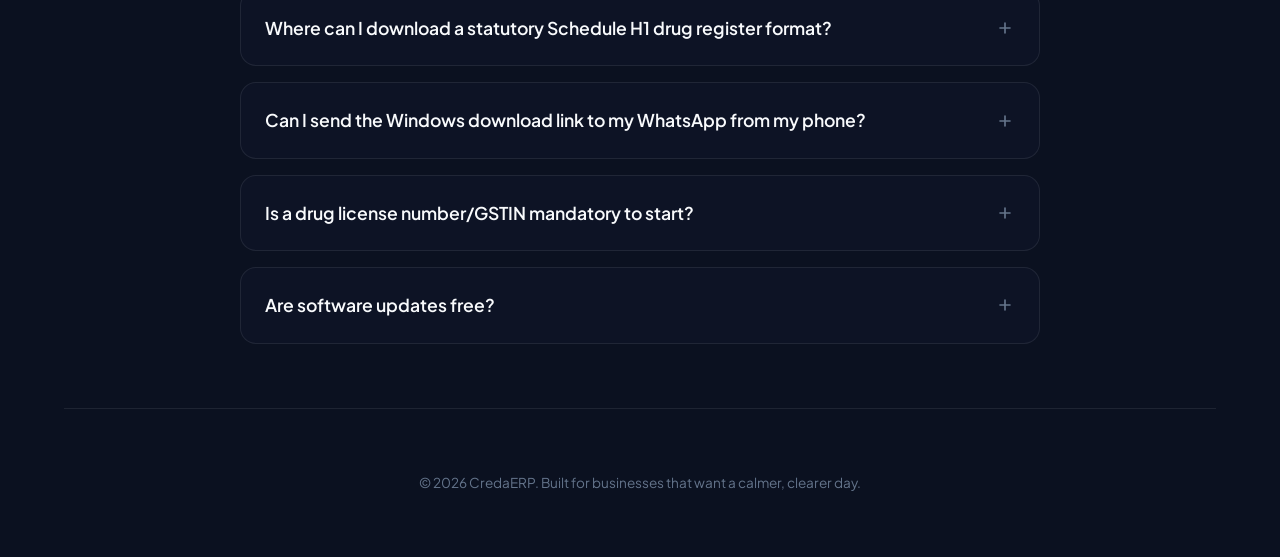
==== commit 6674b940: "Remove Master Catalog template card; redesign AMC renewal section with eye-catching pricing cards an" ====
--- a/index.html
+++ b/index.html
@@ -679,24 +679,6 @@
                     </button>
                     <small class="template-note">CredaERP locks daily totals with 1-click structured day closure.</small>
                 </div>
-
-                <!-- Template 4: Item Master Catalog -->
-                <div class="template-card">
-                    <div class="template-icon">📦</div>
-                    <span class="template-badge setup">1-Click Import</span>
-                    <h3>Medicine Master &amp; GST Catalog</h3>
-                    <p>Standard medicine catalog structure with HSN codes, GST slab rates, pack sizes, rack locations, and reorder levels. Ready for direct 1-click import into CredaERP.</p>
-                    <ul class="template-features">
-                        <li>✓ Pre-mapped for CredaERP import</li>
-                        <li>✓ HSN &amp; GST slab columns</li>
-                        <li>✓ Strip-to-unit pack ratio formulas</li>
-                    </ul>
-                    <button type="button" class="template-dl-btn" data-template="item-catalog">
-                        <svg width="16" height="16" fill="none" stroke="currentColor" viewBox="0 0 24 24"><path stroke-linecap="round" stroke-linejoin="round" stroke-width="2" d="M4 16v1a3 3 0 003 3h10a3 3 0 003-3v-1m-4-4l-4 4m0 0l-4-4m4 4V4"></path></svg>
-                        Download Master Catalog (.CSV)
-                    </button>
-                    <small class="template-note">Upload this file to CredaERP to set up your store in 5 minutes.</small>
-                </div>
             </div>
 
             <!-- Migration & Automation CTA -->
@@ -919,16 +901,40 @@
             </div>
 
             <div class="renewal-promise">
-                <div>
-                    <p class="section-kicker">After your free trial</p>
+                <div class="renewal-info">
+                    <p class="section-kicker">✦ Long-Term Continuity &amp; Peace of Mind</p>
                     <h3>Renew for continuity, not just software.</h3>
-                    <p>Your local data, billing history, stock records and settings stay with your business. Annual renewal keeps the effective monthly rate lowest; quarterly renewal is available when you prefer smaller payments.</p>
-                </div>
-                <div class="renewal-points">
-                    <span><b>01</b> Reminder before expiry</span>
-                    <span><b>02</b> 15% early-renewal loyalty price</span>
-                    <span><b>03</b> Same data, updates and support continue</span>
-                    <small>Loyalty renewal rates: Starter ₹2,999 · Growth ₹4,249 · Premium ₹5,999/year. Renew on time to retain your loyalty price.</small>
+                    <p>Your local database, billing history, and settings stay permanently with you. From year 2 onwards, enjoy deeply discounted AMC renewal rates with continuous statutory GST updates, drug master sync, and priority support.</p>
+                    <div class="renewal-perks">
+                        <span>✓ Automatic renewal reminder 15 days before expiry</span>
+                        <span>✓ Zero data lock — your offline bills are always accessible</span>
+                        <span>✓ Uninterrupted priority phone &amp; WhatsApp support</span>
+                    </div>
+                </div>
+                <div class="renewal-amc-panel">
+                    <div class="amc-panel-header">
+                        <span class="amc-badge">✦ Reduced AMC from Year 2</span>
+                        <div class="amc-title">Annual Maintenance (AMC) Rates</div>
+                        <div class="amc-sub">Renew on time to lock in your loyalty discount</div>
+                    </div>
+                    <div class="amc-cards-row">
+                        <div class="amc-card">
+                            <span class="amc-plan-name">Starter AMC</span>
+                            <div class="amc-price">₹2,999<span>/yr</span></div>
+                            <span class="amc-save-pill">Save 40% vs ₹4,999</span>
+                        </div>
+                        <div class="amc-card">
+                            <span class="amc-plan-name">Growth AMC</span>
+                            <div class="amc-price">₹4,249<span>/yr</span></div>
+                            <span class="amc-save-pill">Save 53% vs ₹8,999</span>
+                        </div>
+                        <div class="amc-card featured">
+                            <span class="amc-card-tag">Most Popular</span>
+                            <span class="amc-plan-name">Premium AMC</span>
+                            <div class="amc-price">₹5,999<span>/yr</span></div>
+                            <span class="amc-save-pill">Save 40% vs ₹9,999</span>
+                        </div>
+                    </div>
                 </div>
             </div>
         </section>
--- a/style.css
+++ b/style.css
@@ -1615,23 +1615,128 @@
 .pricing-value-note strong { color: #fff; }
 .renewal-promise {
     display: grid;
-    grid-template-columns: 1.2fr .8fr;
-    gap: 2rem;
-    align-items: center;
-    margin: 1rem auto 0;
-    max-width: 1000px;
-    padding: 2rem;
-    border: 1px solid rgba(96, 165, 250, .25);
-    border-radius: 22px;
-    background: linear-gradient(135deg, rgba(37, 99, 235, .12), rgba(34, 197, 94, .06));
-}
-.renewal-promise .section-kicker { text-align: left; margin-bottom: .5rem; }
-.renewal-promise h3 { font-size: 1.45rem; margin-bottom: .5rem; }
-.renewal-promise p:not(.section-kicker) { color: var(--text-secondary); font-size: .92rem; margin-bottom: 0; }
-.renewal-points { display: grid; gap: .7rem; }
-.renewal-points span { color: var(--text-secondary); font-size: .86rem; }
-.renewal-points b { color: #93c5fd; margin-right: .5rem; }
-.renewal-points small { color: #bfdbfe; font-size: .76rem; line-height: 1.4; }
+    grid-template-columns: 1fr 1.15fr;
+    gap: 2.5rem;
+    align-items: center;
+    margin: 1.5rem auto 0;
+    max-width: 1100px;
+    padding: 2.5rem 2.5rem;
+    border: 1px solid rgba(96, 165, 250, .3);
+    border-radius: 24px;
+    background: linear-gradient(135deg, rgba(30, 41, 59, 0.7) 0%, rgba(15, 23, 42, 0.95) 100%);
+    box-shadow: 0 20px 45px -15px rgba(0, 0, 0, 0.5), 0 0 30px rgba(37, 99, 235, 0.1);
+}
+.renewal-promise .section-kicker { text-align: left; margin-bottom: .5rem; color: #93c5fd; }
+.renewal-promise h3 { font-size: 1.5rem; font-weight: 700; margin-bottom: .65rem; color: #fff; }
+.renewal-promise p:not(.section-kicker) { color: var(--text-secondary); font-size: .92rem; line-height: 1.55; margin-bottom: 1rem; }
+.renewal-perks { display: flex; flex-direction: column; gap: 0.45rem; }
+.renewal-perks span { color: #cbd5e1; font-size: 0.82rem; font-weight: 500; }
+
+/* AMC Panel Styling */
+.renewal-amc-panel {
+    background: rgba(15, 23, 42, 0.7);
+    border: 1px solid rgba(255, 255, 255, 0.1);
+    border-radius: 18px;
+    padding: 1.5rem 1.35rem;
+}
+.amc-panel-header {
+    text-align: center;
+    margin-bottom: 1.25rem;
+}
+.amc-badge {
+    display: inline-block;
+    padding: 0.25rem 0.75rem;
+    background: rgba(16, 185, 129, 0.15);
+    border: 1px solid rgba(16, 185, 129, 0.35);
+    border-radius: 999px;
+    color: #6ee7b7;
+    font-size: 0.75rem;
+    font-weight: 700;
+    margin-bottom: 0.4rem;
+}
+.amc-title {
+    font-size: 1.1rem;
+    font-weight: 700;
+    color: #fff;
+    margin-bottom: 0.15rem;
+}
+.amc-sub {
+    font-size: 0.78rem;
+    color: var(--text-muted);
+}
+.amc-cards-row {
+    display: grid;
+    grid-template-columns: repeat(3, 1fr);
+    gap: 0.75rem;
+}
+.amc-card {
+    background: rgba(255, 255, 255, 0.03);
+    border: 1px solid rgba(255, 255, 255, 0.08);
+    border-radius: 12px;
+    padding: 1rem 0.75rem;
+    text-align: center;
+    display: flex;
+    flex-direction: column;
+    align-items: center;
+    position: relative;
+    transition: var(--transition-smooth);
+}
+.amc-card:hover {
+    transform: translateY(-3px);
+    border-color: rgba(96, 165, 250, 0.4);
+    background: rgba(255, 255, 255, 0.05);
+}
+.amc-card.featured {
+    background: linear-gradient(180deg, rgba(37, 99, 235, 0.15) 0%, rgba(15, 23, 42, 0.6) 100%);
+    border-color: rgba(59, 130, 246, 0.4);
+    box-shadow: 0 0 20px rgba(37, 99, 235, 0.2);
+}
+.amc-card-tag {
+    position: absolute;
+    top: -9px;
+    background: #2563eb;
+    color: #fff;
+    font-size: 0.65rem;
+    font-weight: 700;
+    padding: 0.15rem 0.5rem;
+    border-radius: 999px;
+    letter-spacing: 0.03em;
+    text-transform: uppercase;
+}
+.amc-plan-name {
+    font-size: 0.78rem;
+    font-weight: 600;
+    color: var(--text-muted);
+    text-transform: uppercase;
+    letter-spacing: 0.04em;
+    margin-bottom: 0.35rem;
+}
+.amc-price {
+    font-size: 1.45rem;
+    font-weight: 800;
+    color: #6ee7b7;
+    line-height: 1.1;
+    margin-bottom: 0.4rem;
+}
+.amc-card.featured .amc-price {
+    color: #93c5fd;
+}
+.amc-price span {
+    font-size: 0.75rem;
+    font-weight: 600;
+    color: var(--text-muted);
+}
+.amc-save-pill {
+    display: inline-block;
+    padding: 0.18rem 0.45rem;
+    background: rgba(34, 197, 94, 0.12);
+    border: 1px solid rgba(34, 197, 94, 0.25);
+    border-radius: 999px;
+    color: #86efac;
+    font-size: 0.68rem;
+    font-weight: 700;
+    white-space: nowrap;
+}
 .pricing-section::before {
     content: none;
 }
@@ -2484,7 +2589,8 @@
     .mobile-download-note { align-items: flex-start; flex-wrap: wrap; }
     .mobile-download-note .cta-btn { margin-left: 0; width: 100%; text-align: center; }
     .pricing-card.popular { transform: none; }
-    .renewal-promise { grid-template-columns: 1fr; padding: 1.5rem; }
+    .renewal-promise { grid-template-columns: 1fr; padding: 1.5rem; gap: 1.5rem; }
+    .amc-cards-row { grid-template-columns: 1fr; gap: 0.65rem; }
     .calculator-section { padding: 3rem 0 2rem; }
     .calc-card { grid-template-columns: 1fr; padding: 1.5rem; gap: 1.5rem; }
     .calc-metric-banner { grid-template-columns: 1fr; }
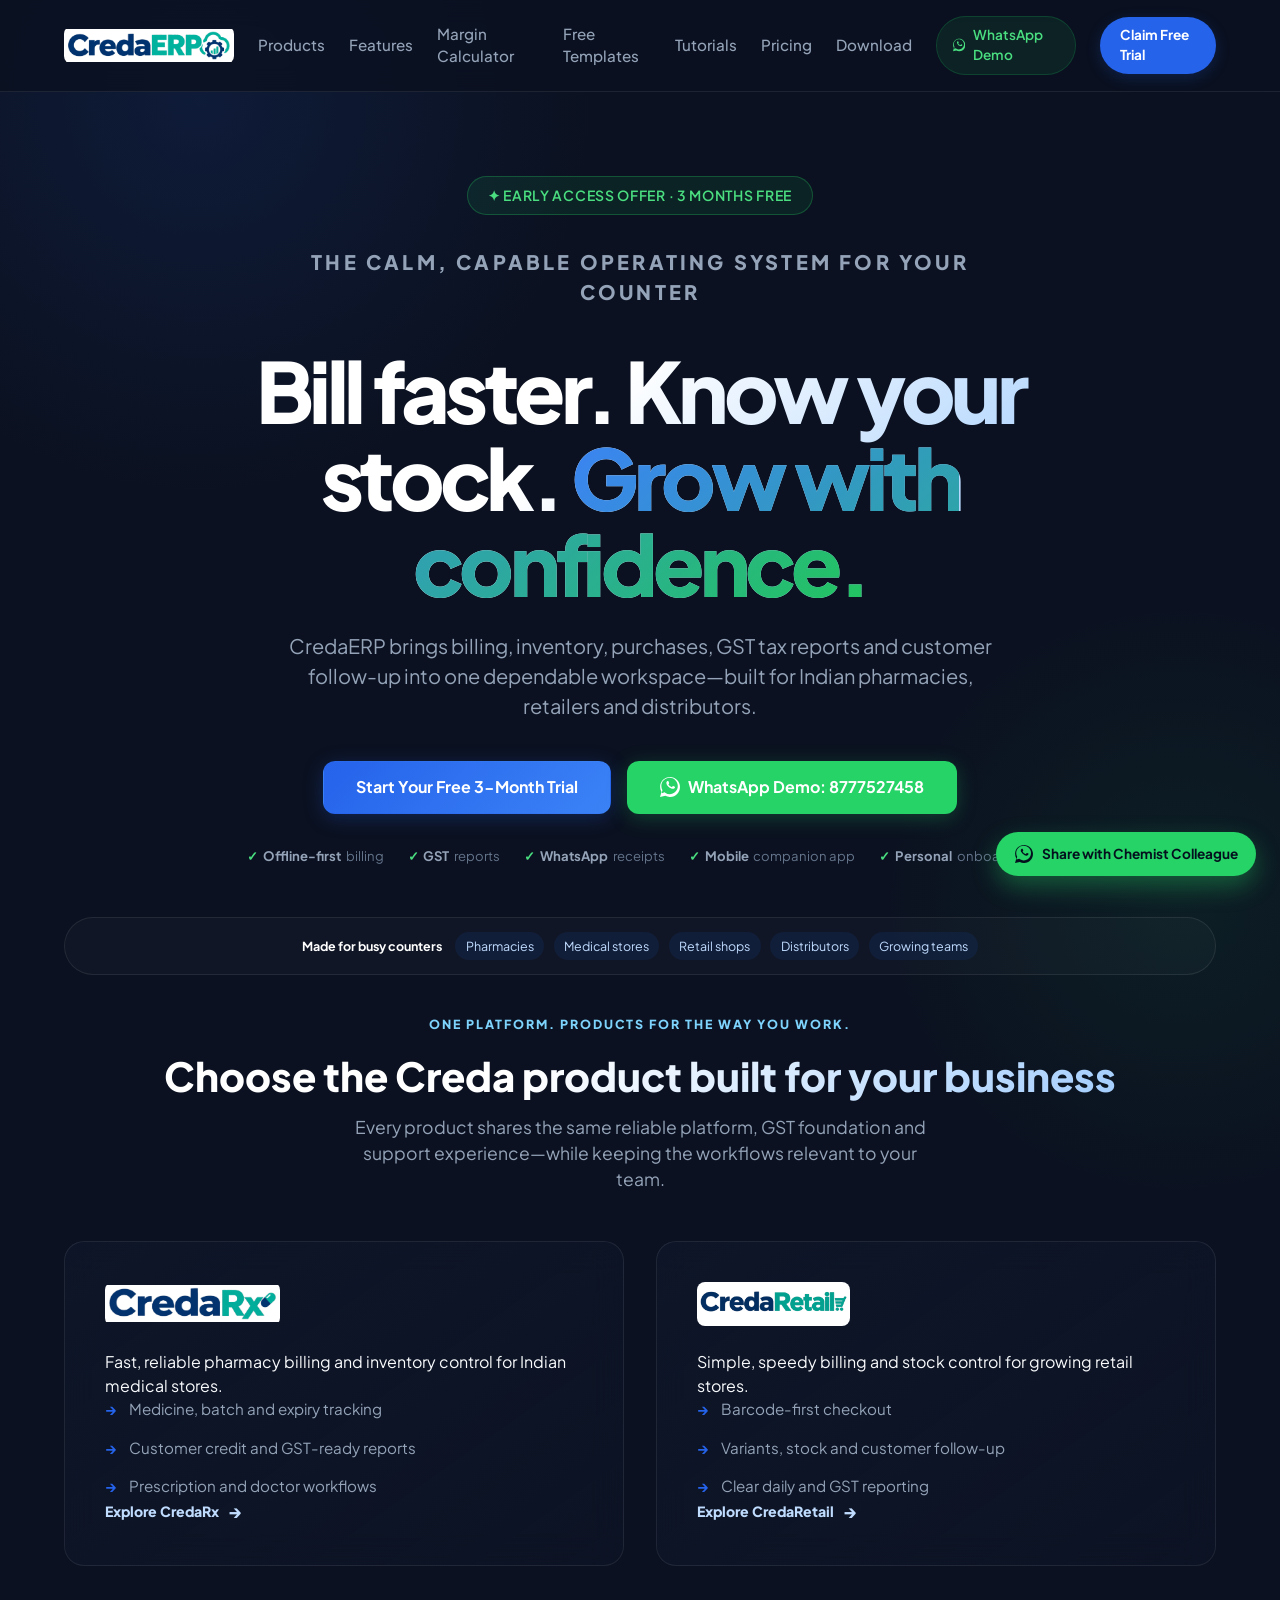
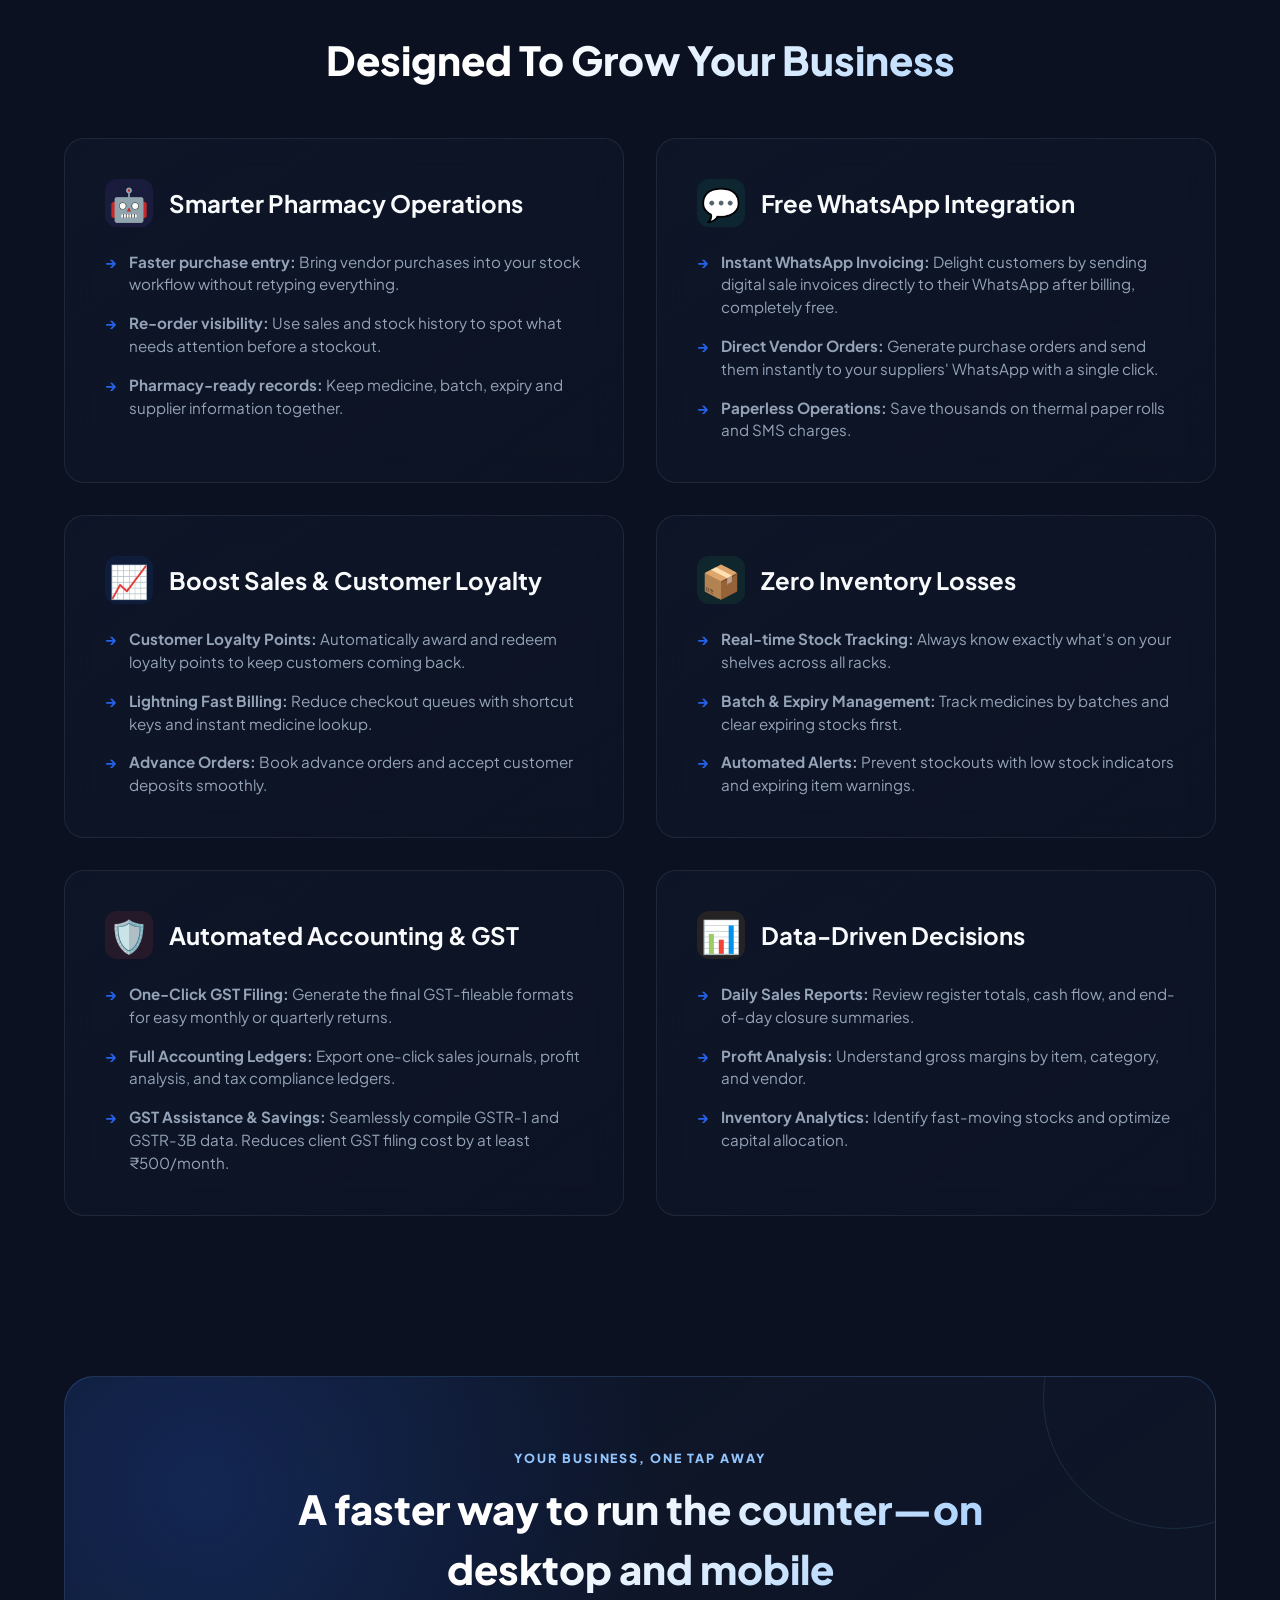
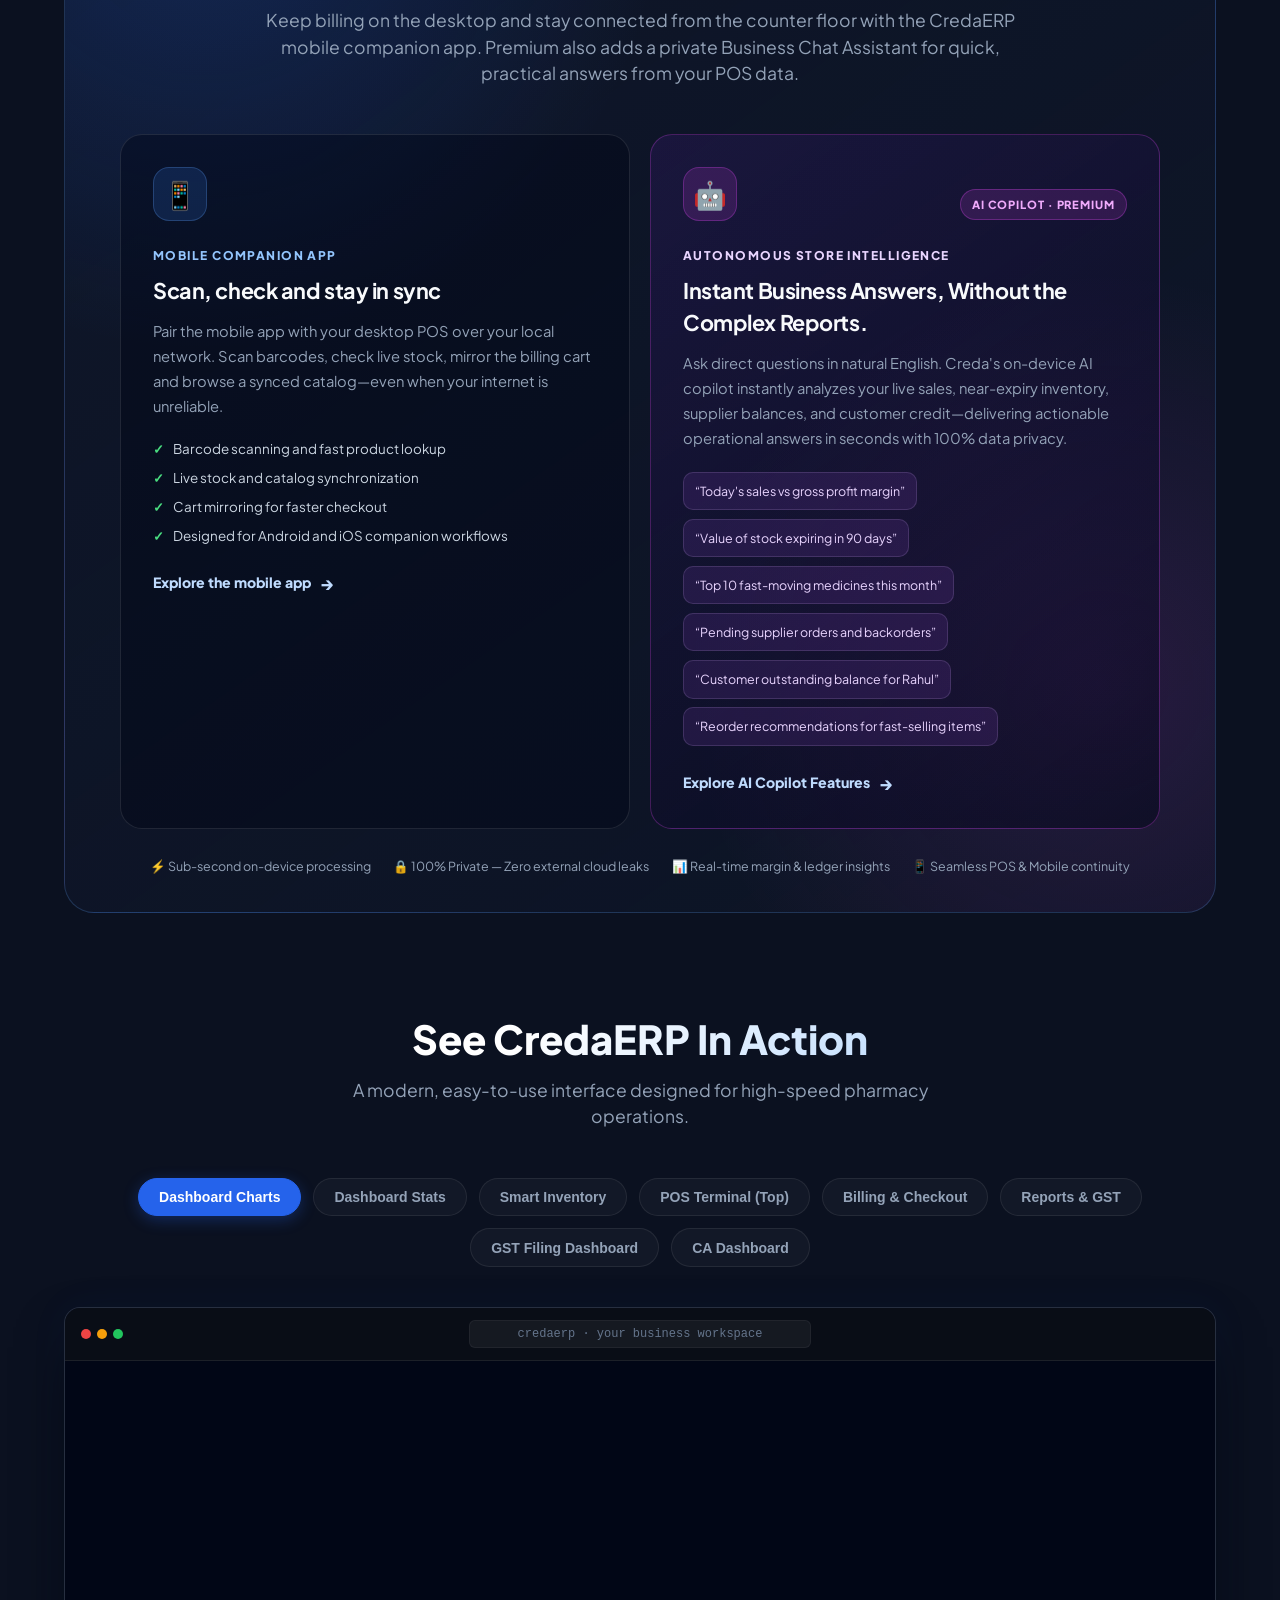
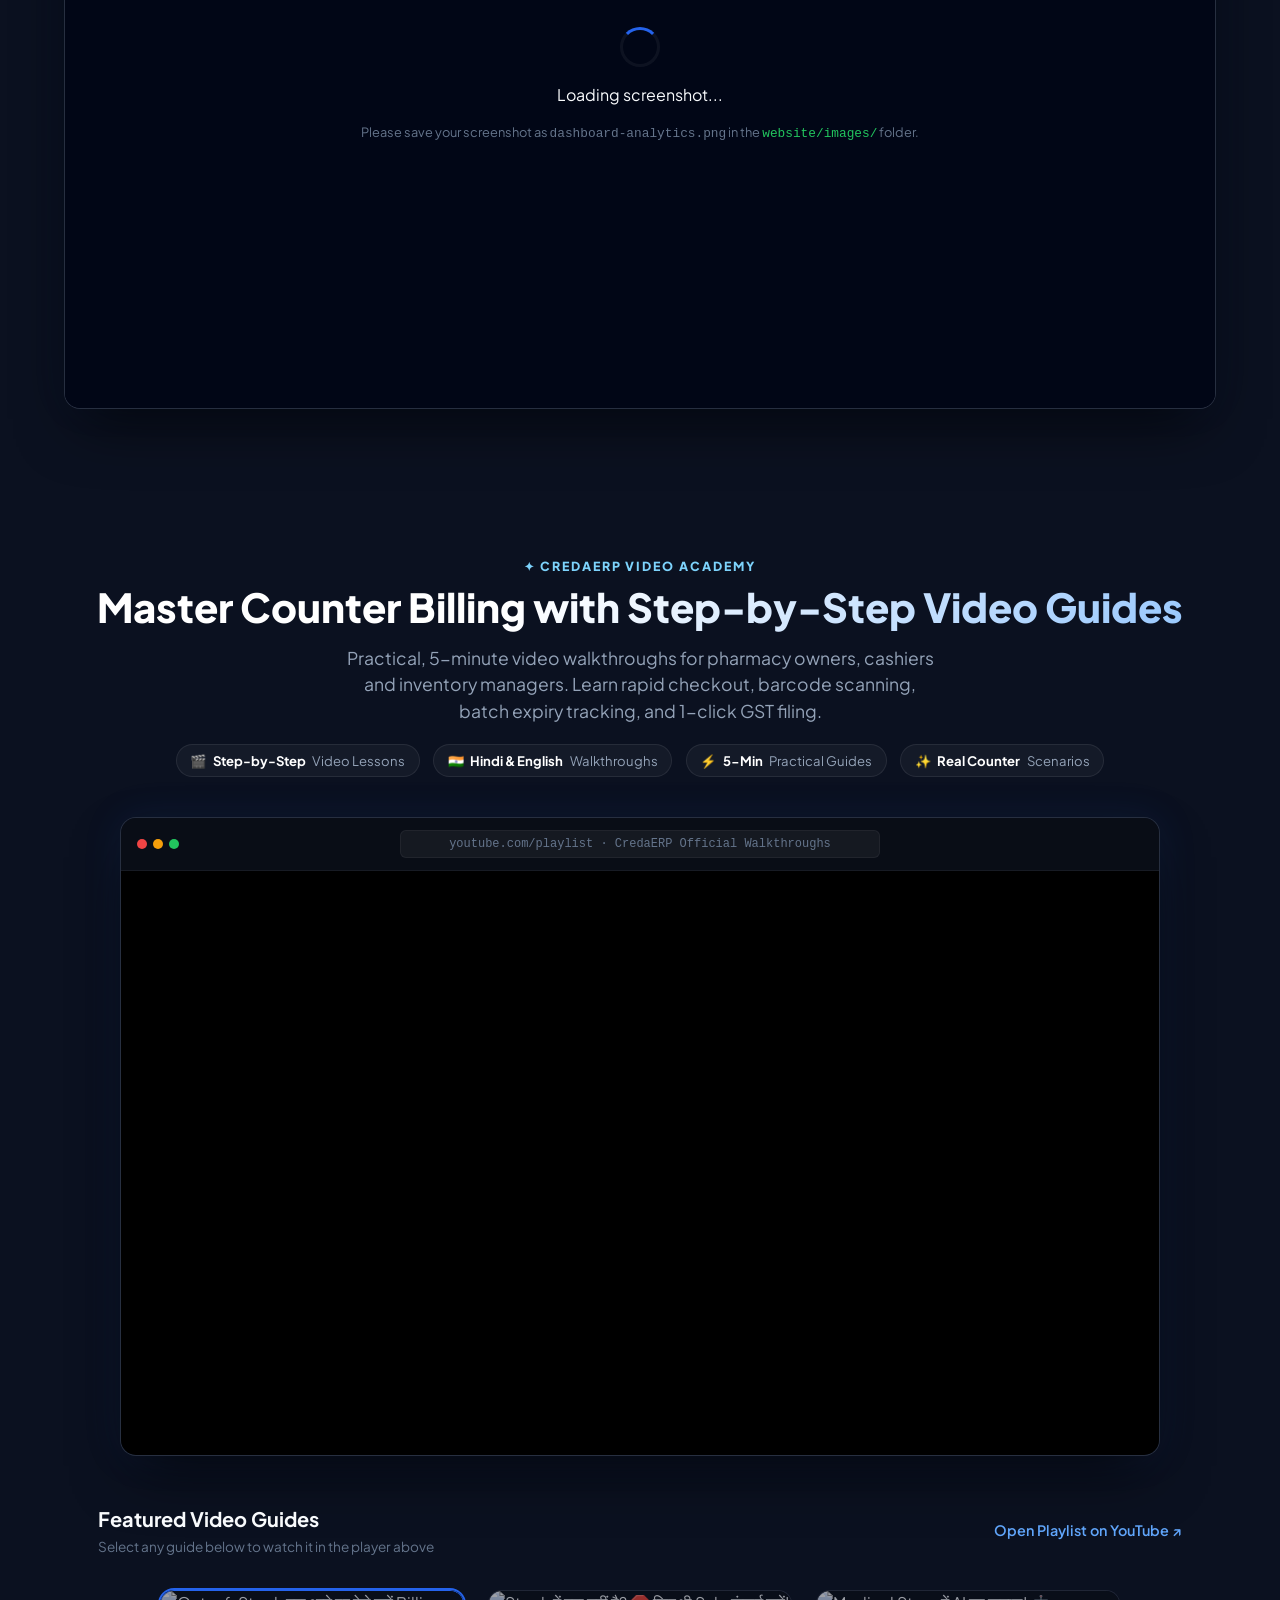
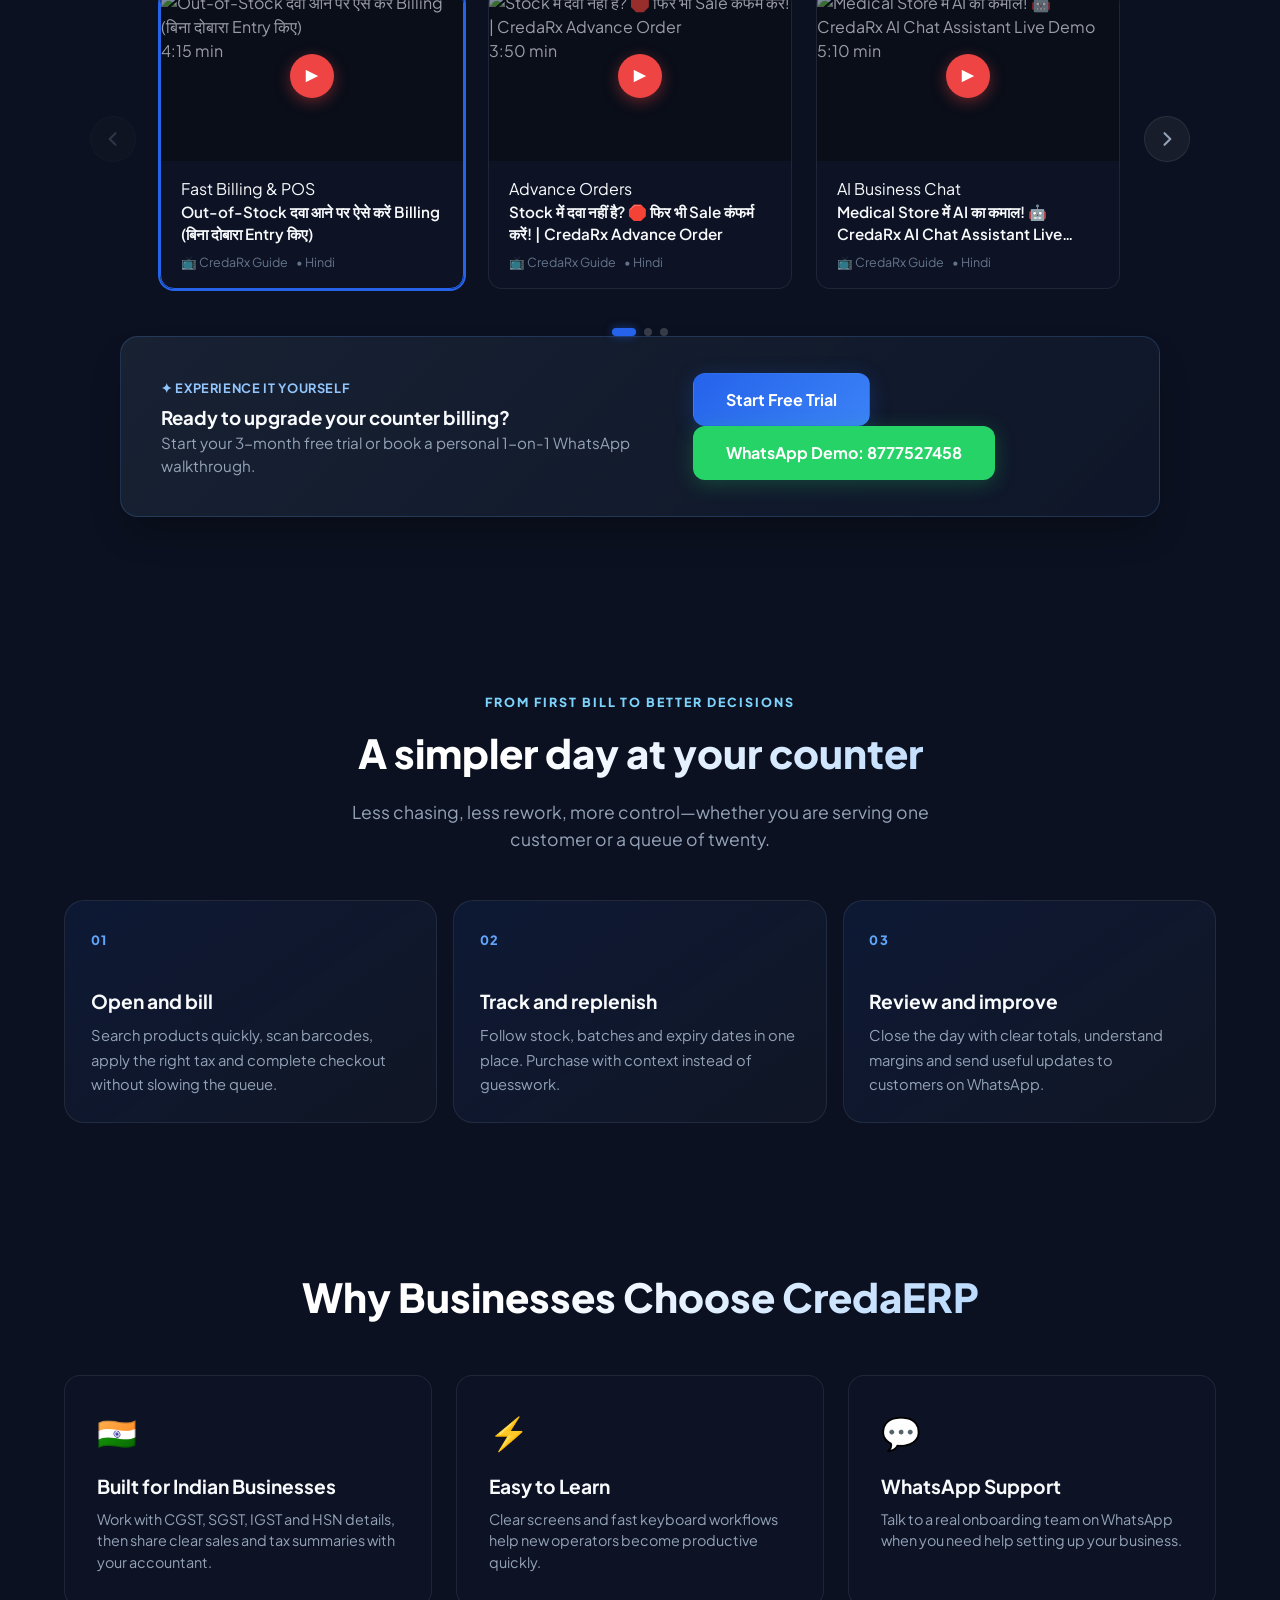
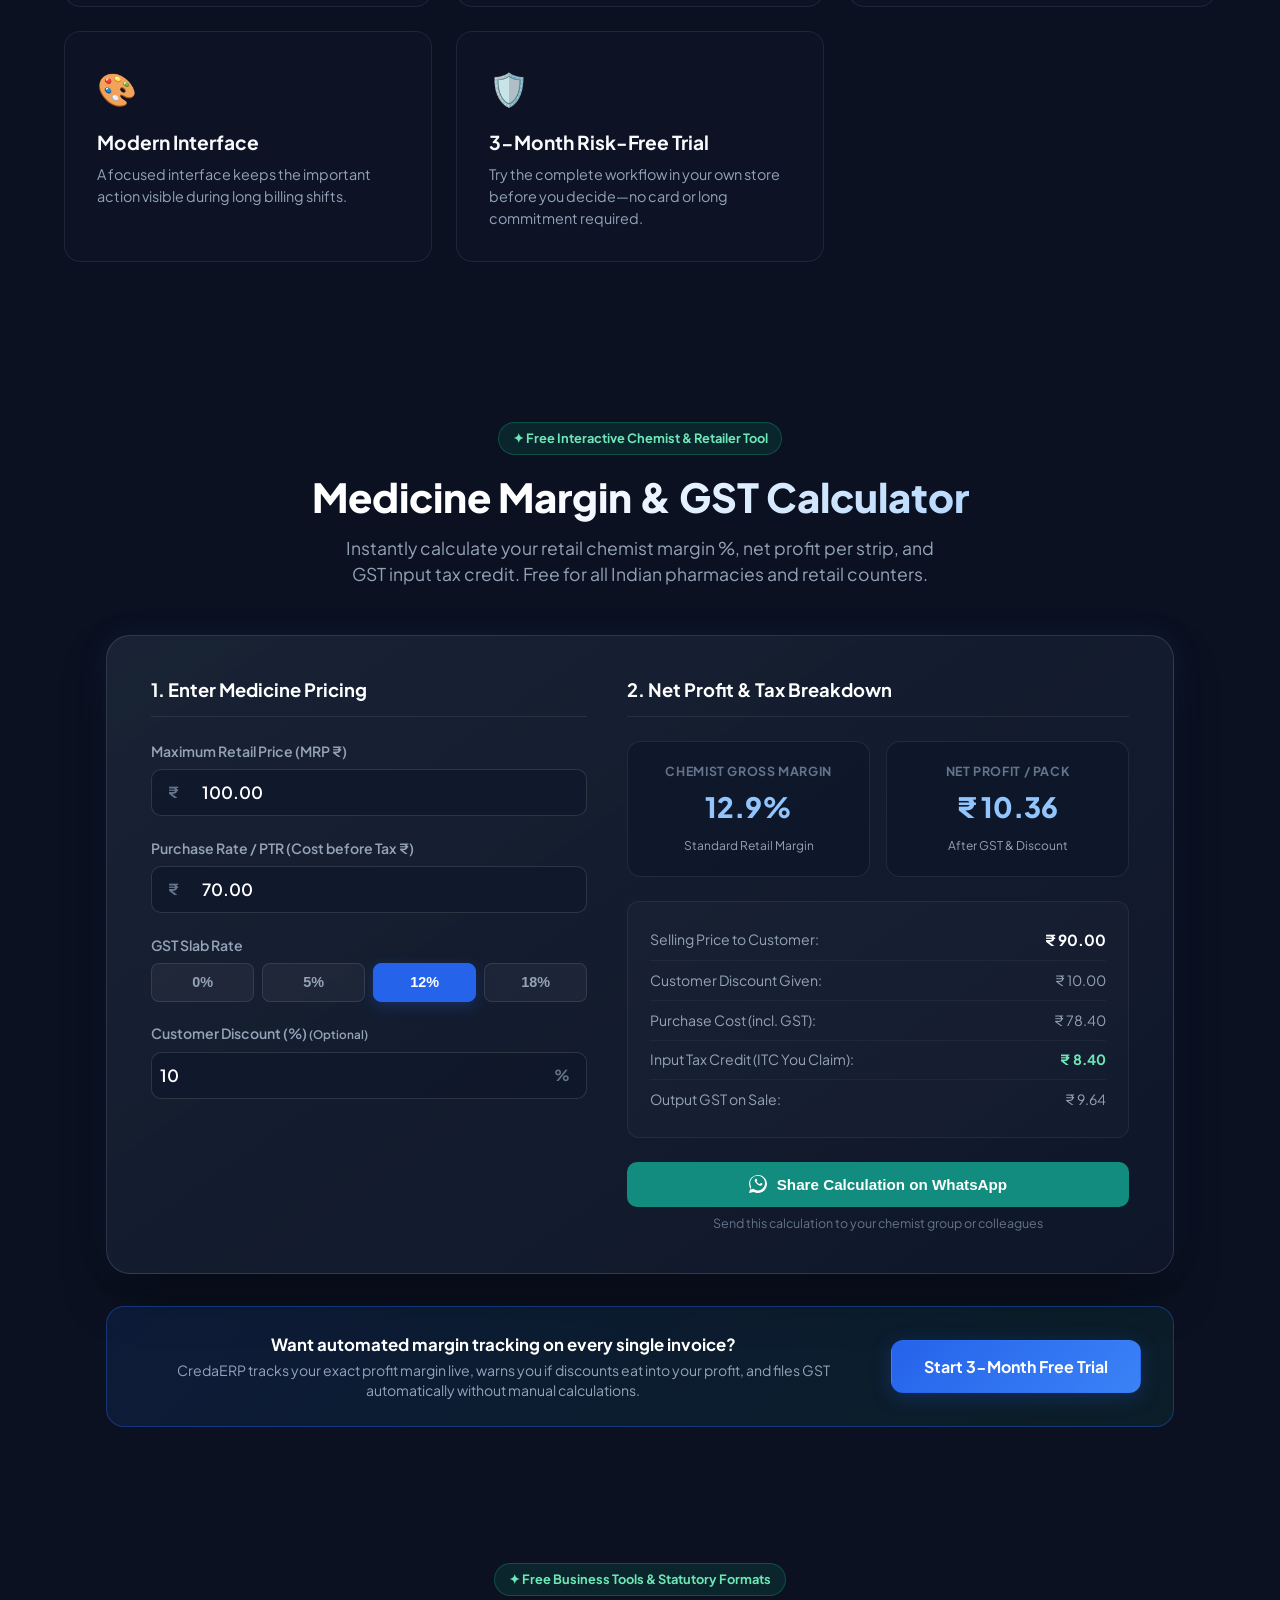
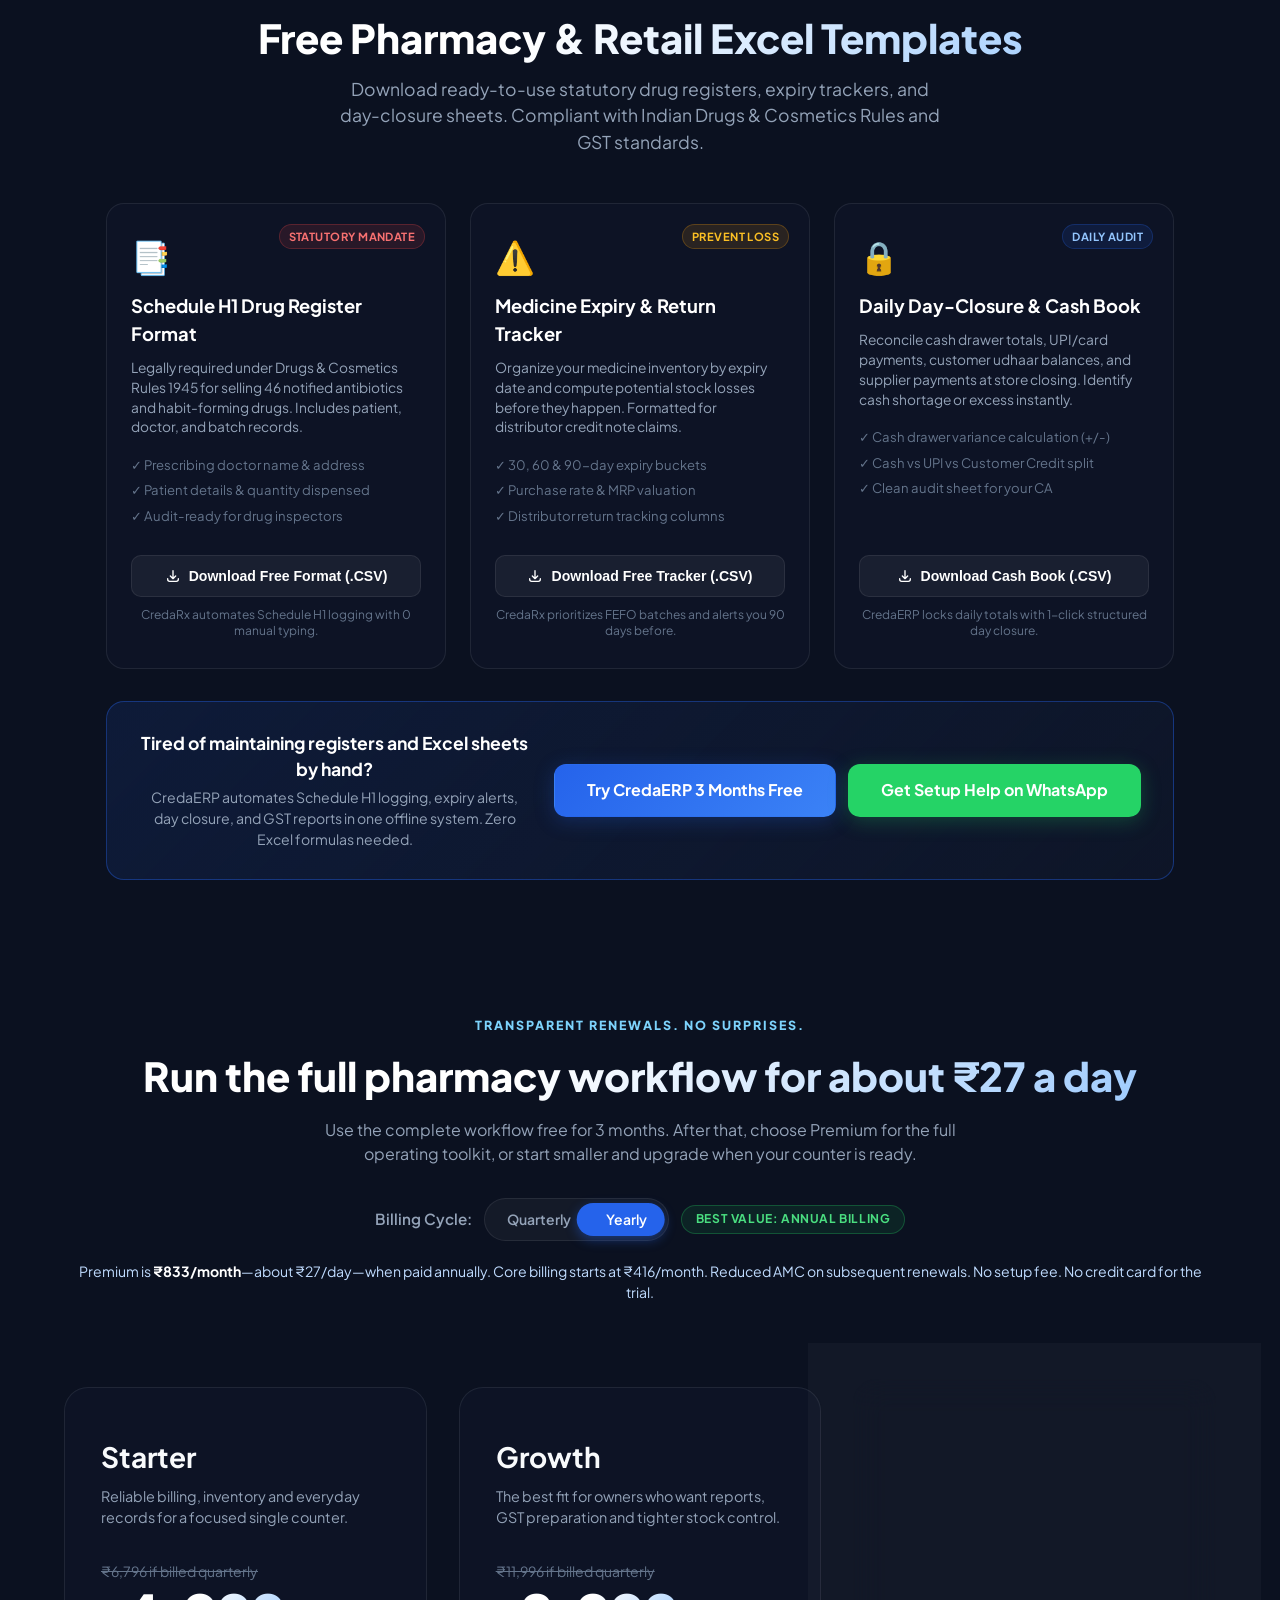
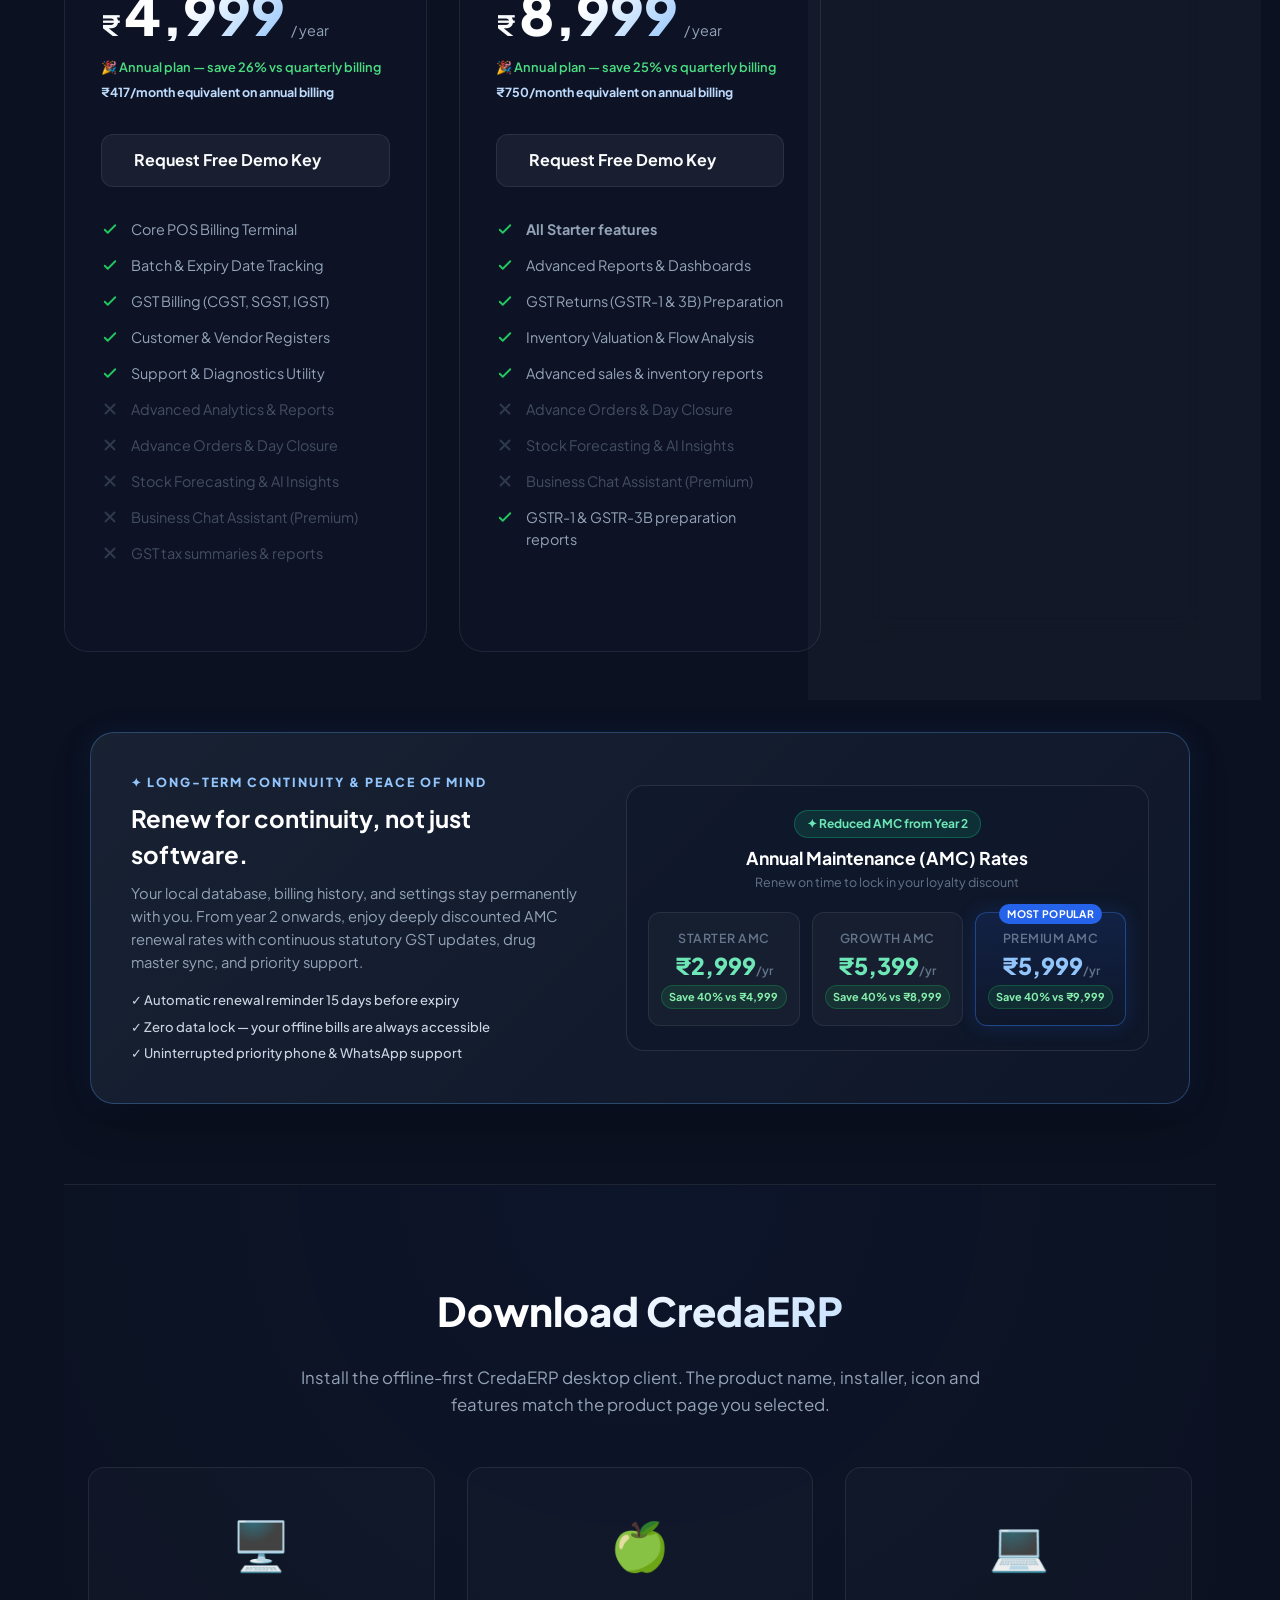
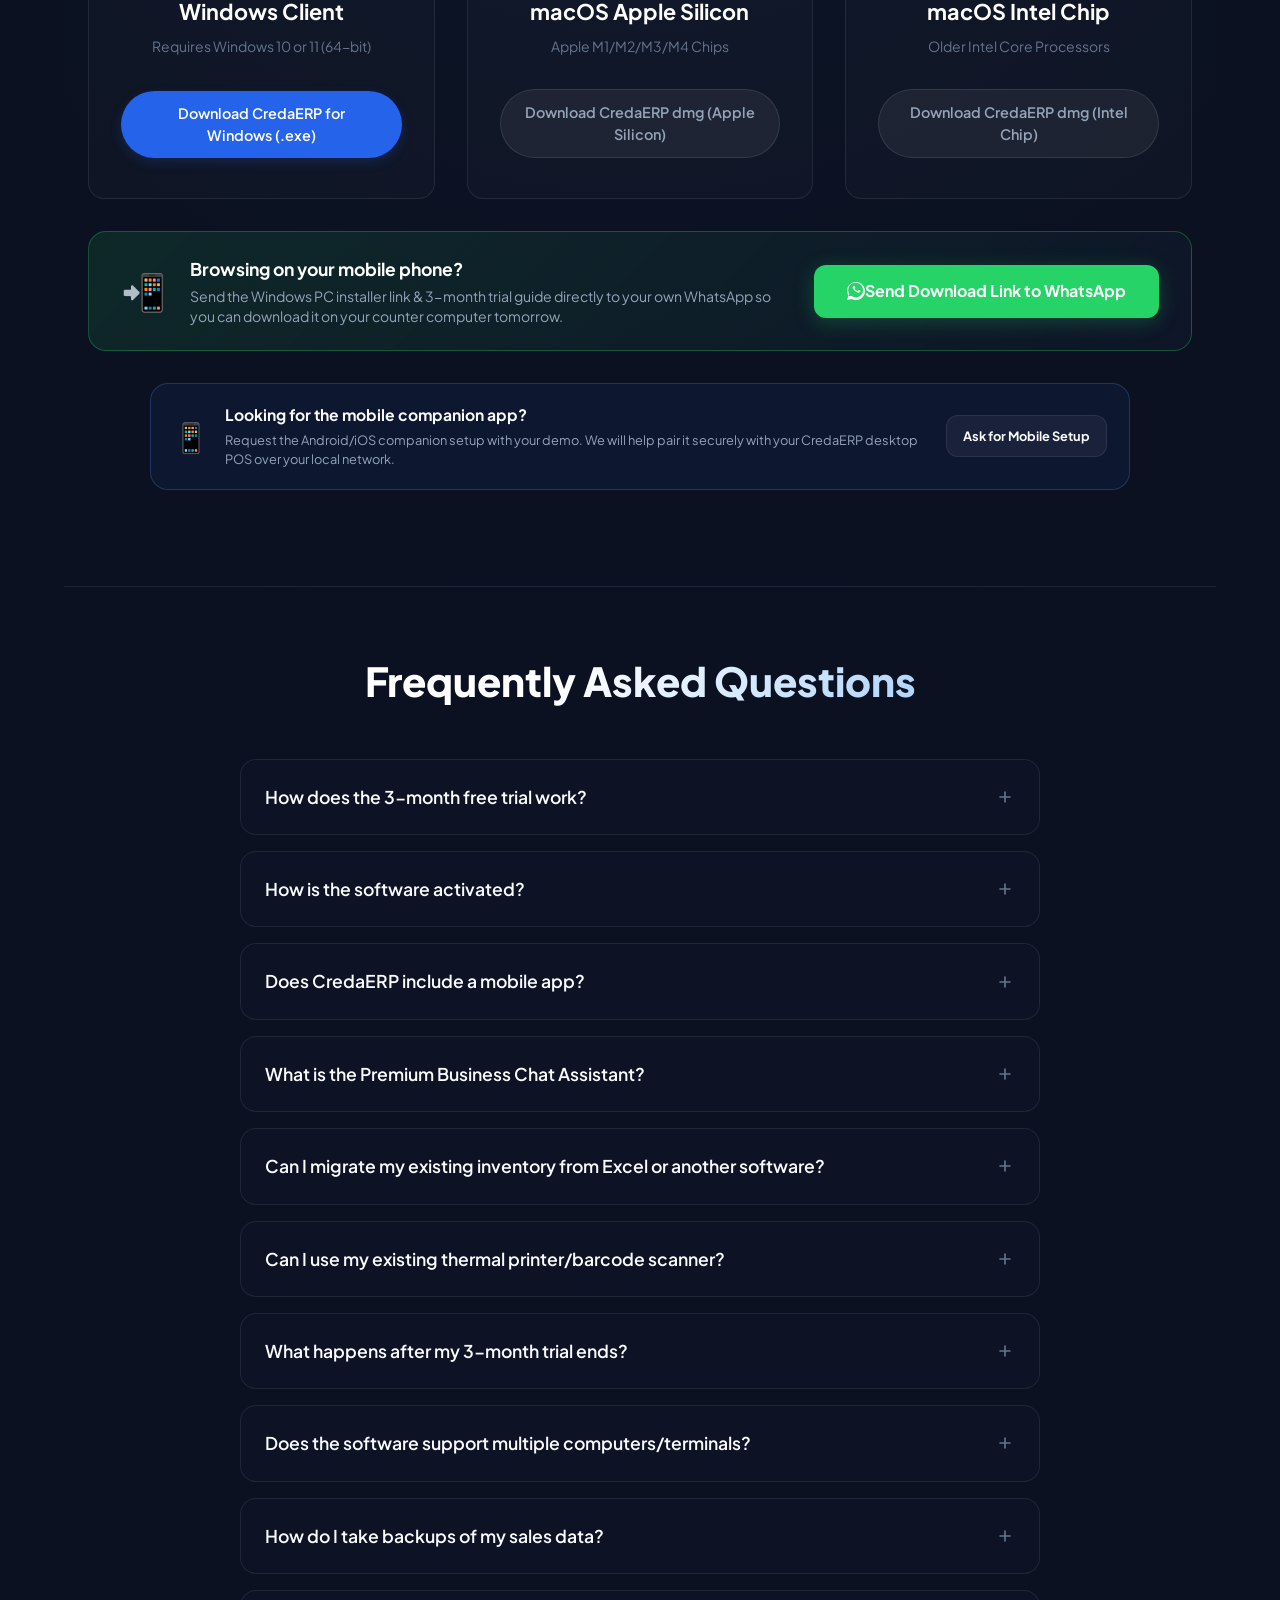
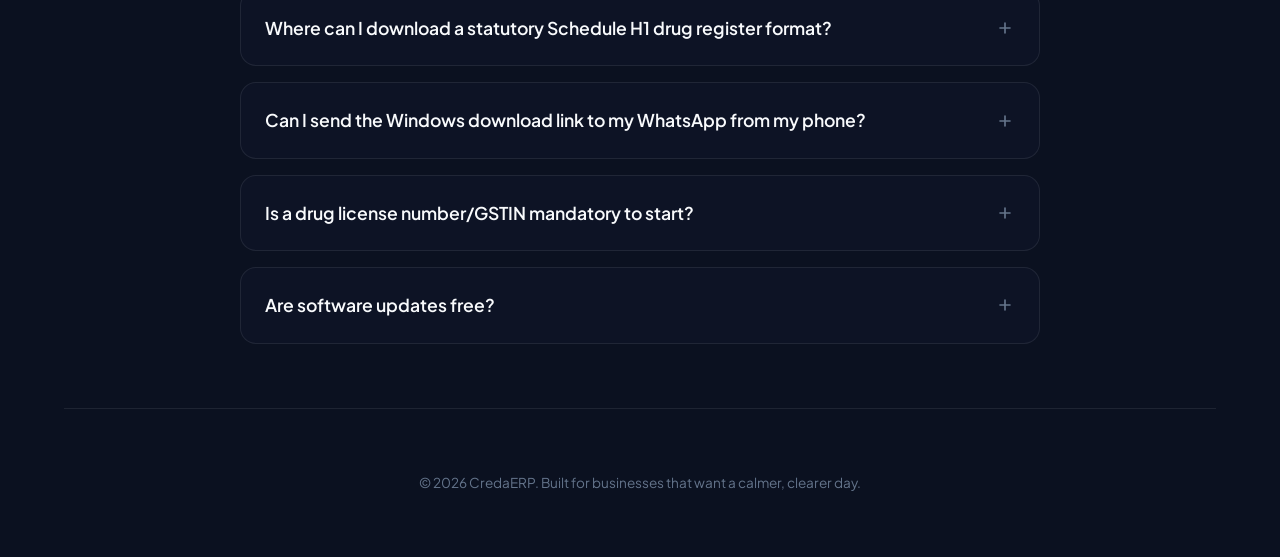
==== commit 938a7782: "Update Growth plan AMC to 40% cheaper (₹5,399/yr) matching Starter and Premium 40% discount" ====
--- a/index.html
+++ b/index.html
@@ -925,8 +925,8 @@
                         </div>
                         <div class="amc-card">
                             <span class="amc-plan-name">Growth AMC</span>
-                            <div class="amc-price">₹4,249<span>/yr</span></div>
-                            <span class="amc-save-pill">Save 53% vs ₹8,999</span>
+                            <div class="amc-price">₹5,399<span>/yr</span></div>
+                            <span class="amc-save-pill">Save 40% vs ₹8,999</span>
                         </div>
                         <div class="amc-card featured">
                             <span class="amc-card-tag">Most Popular</span>
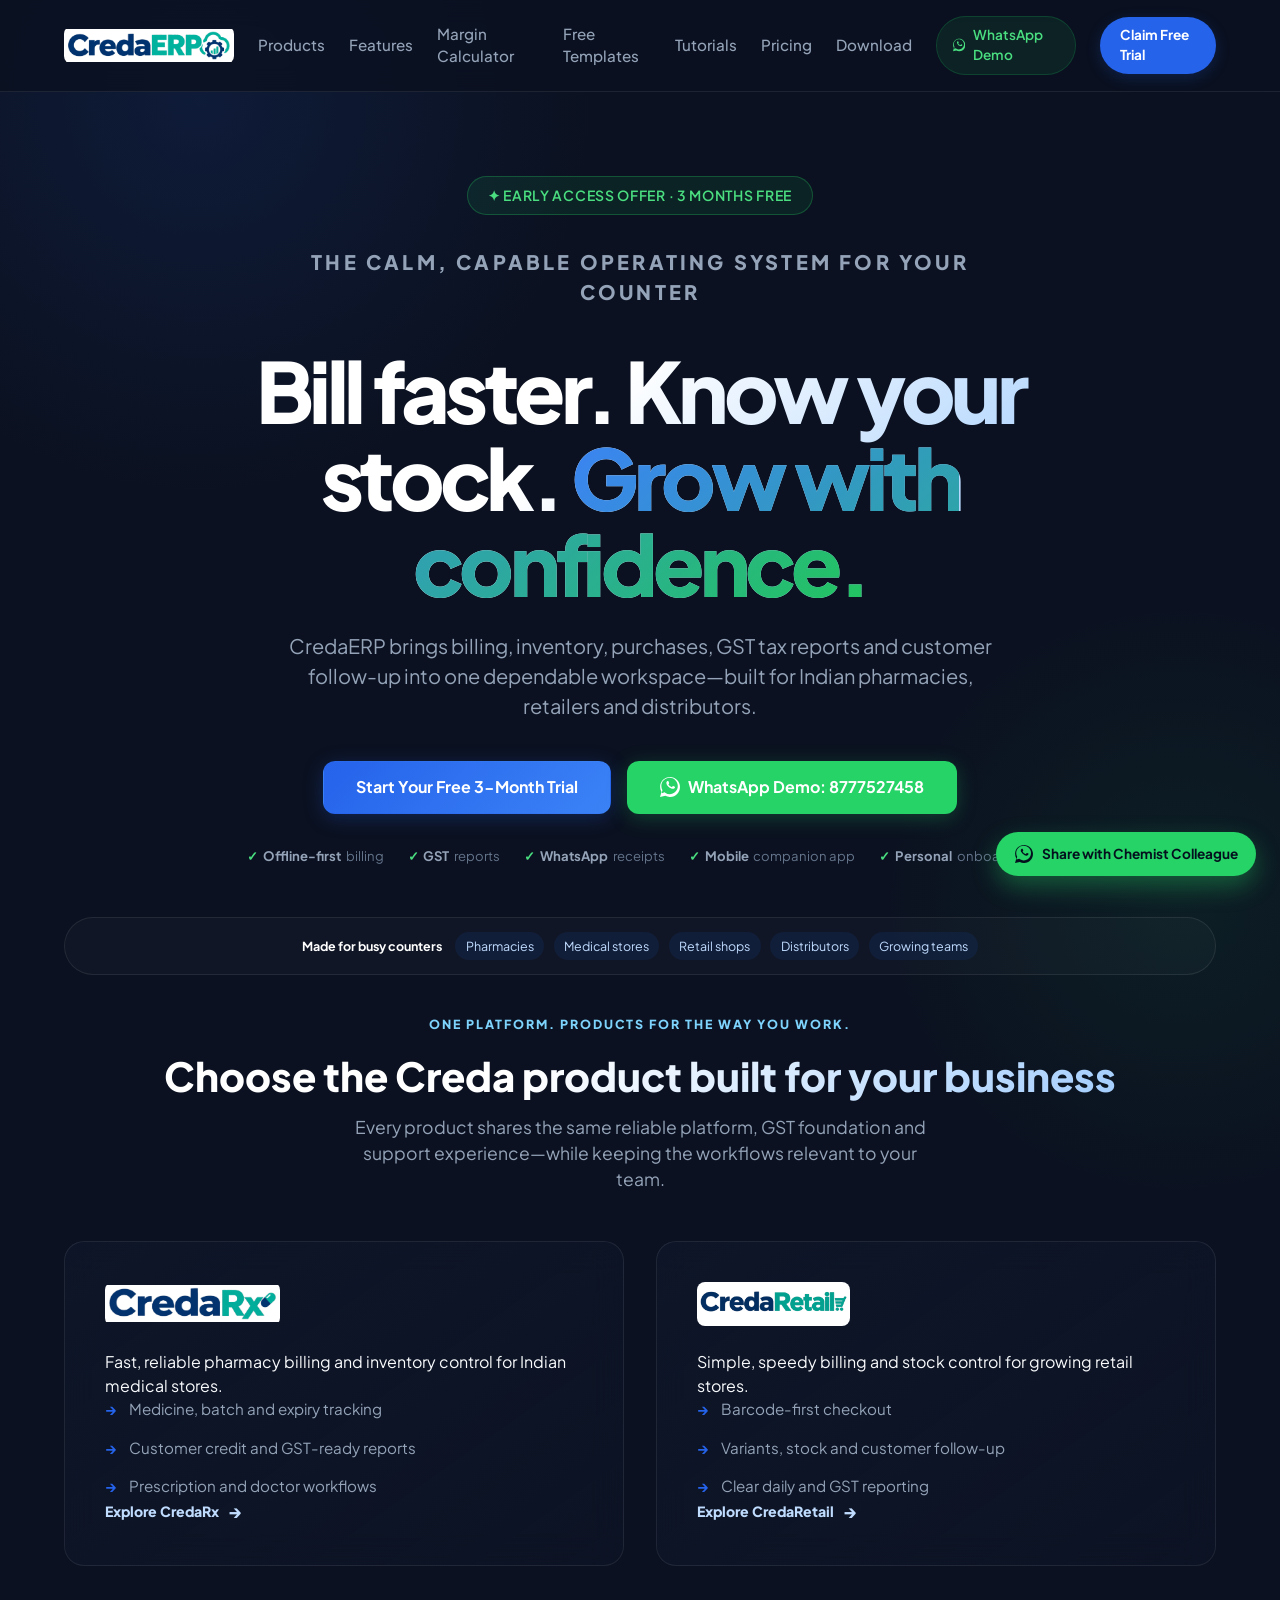
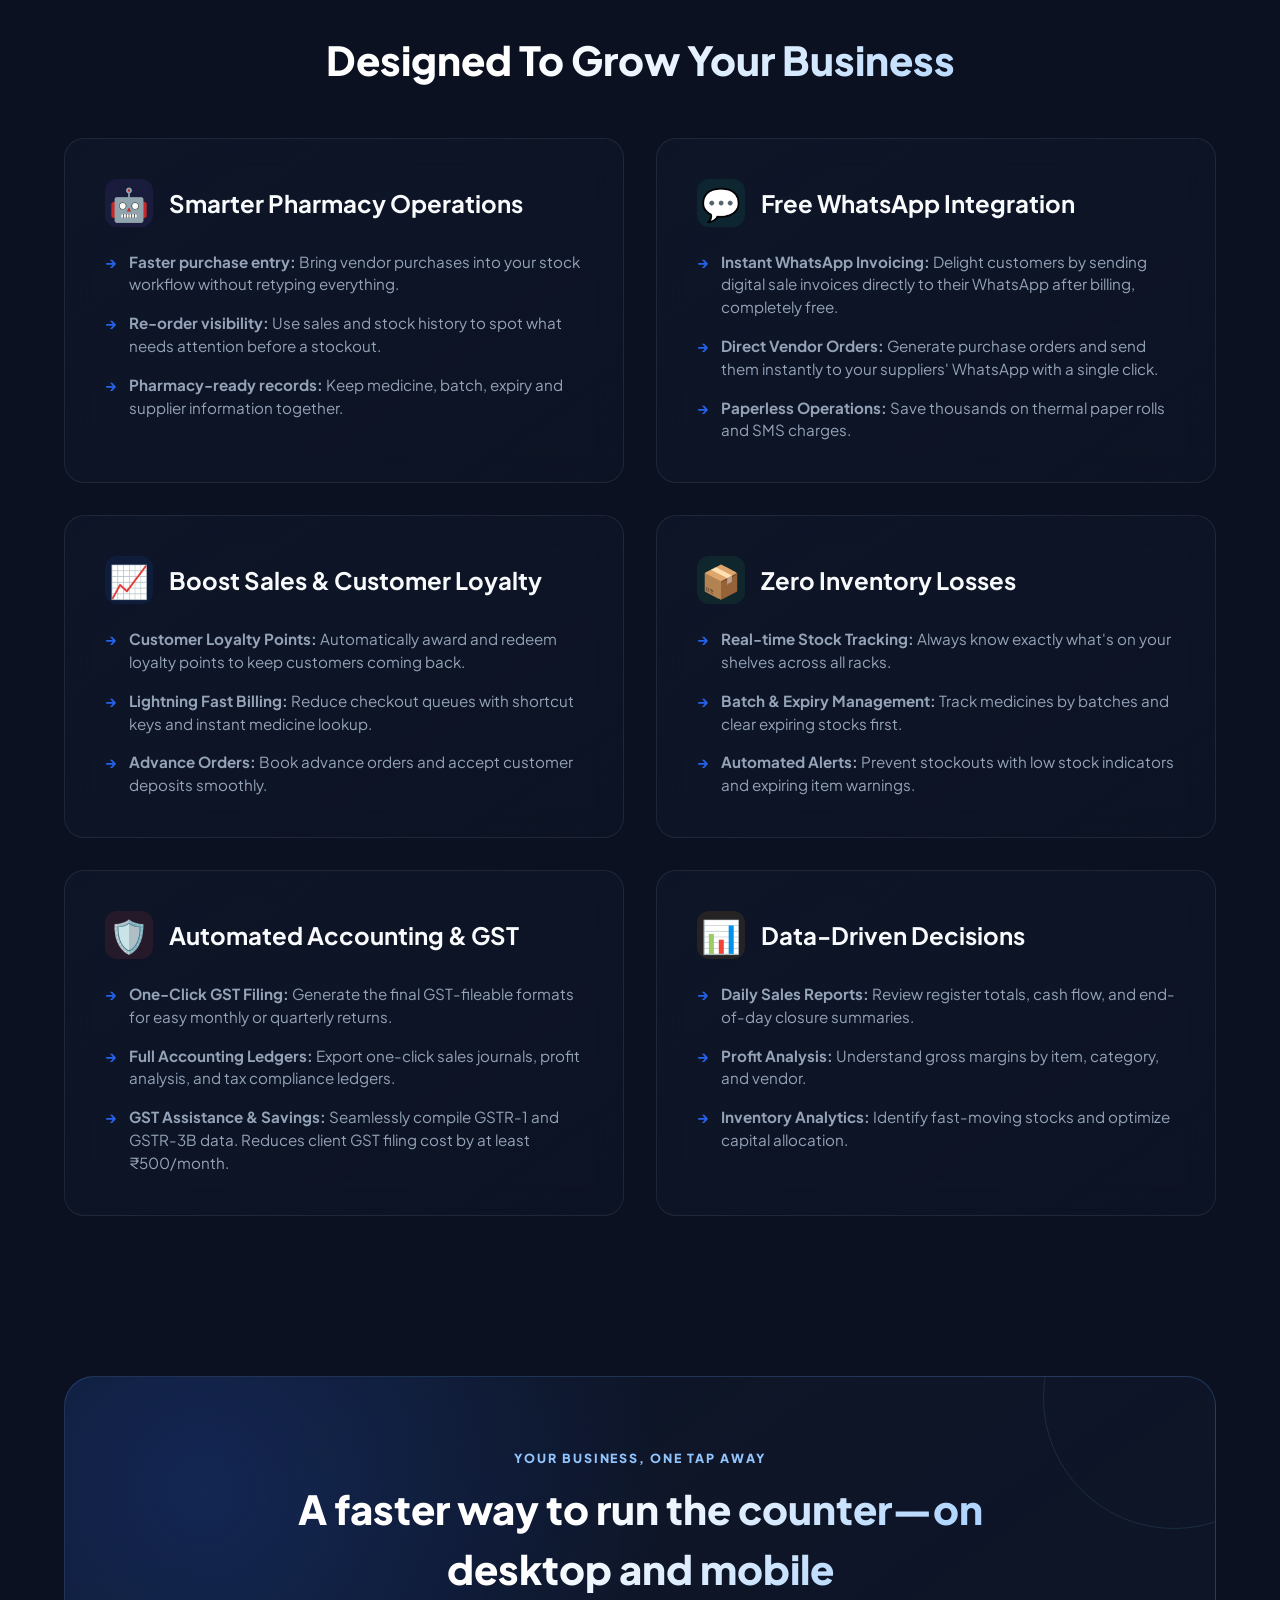
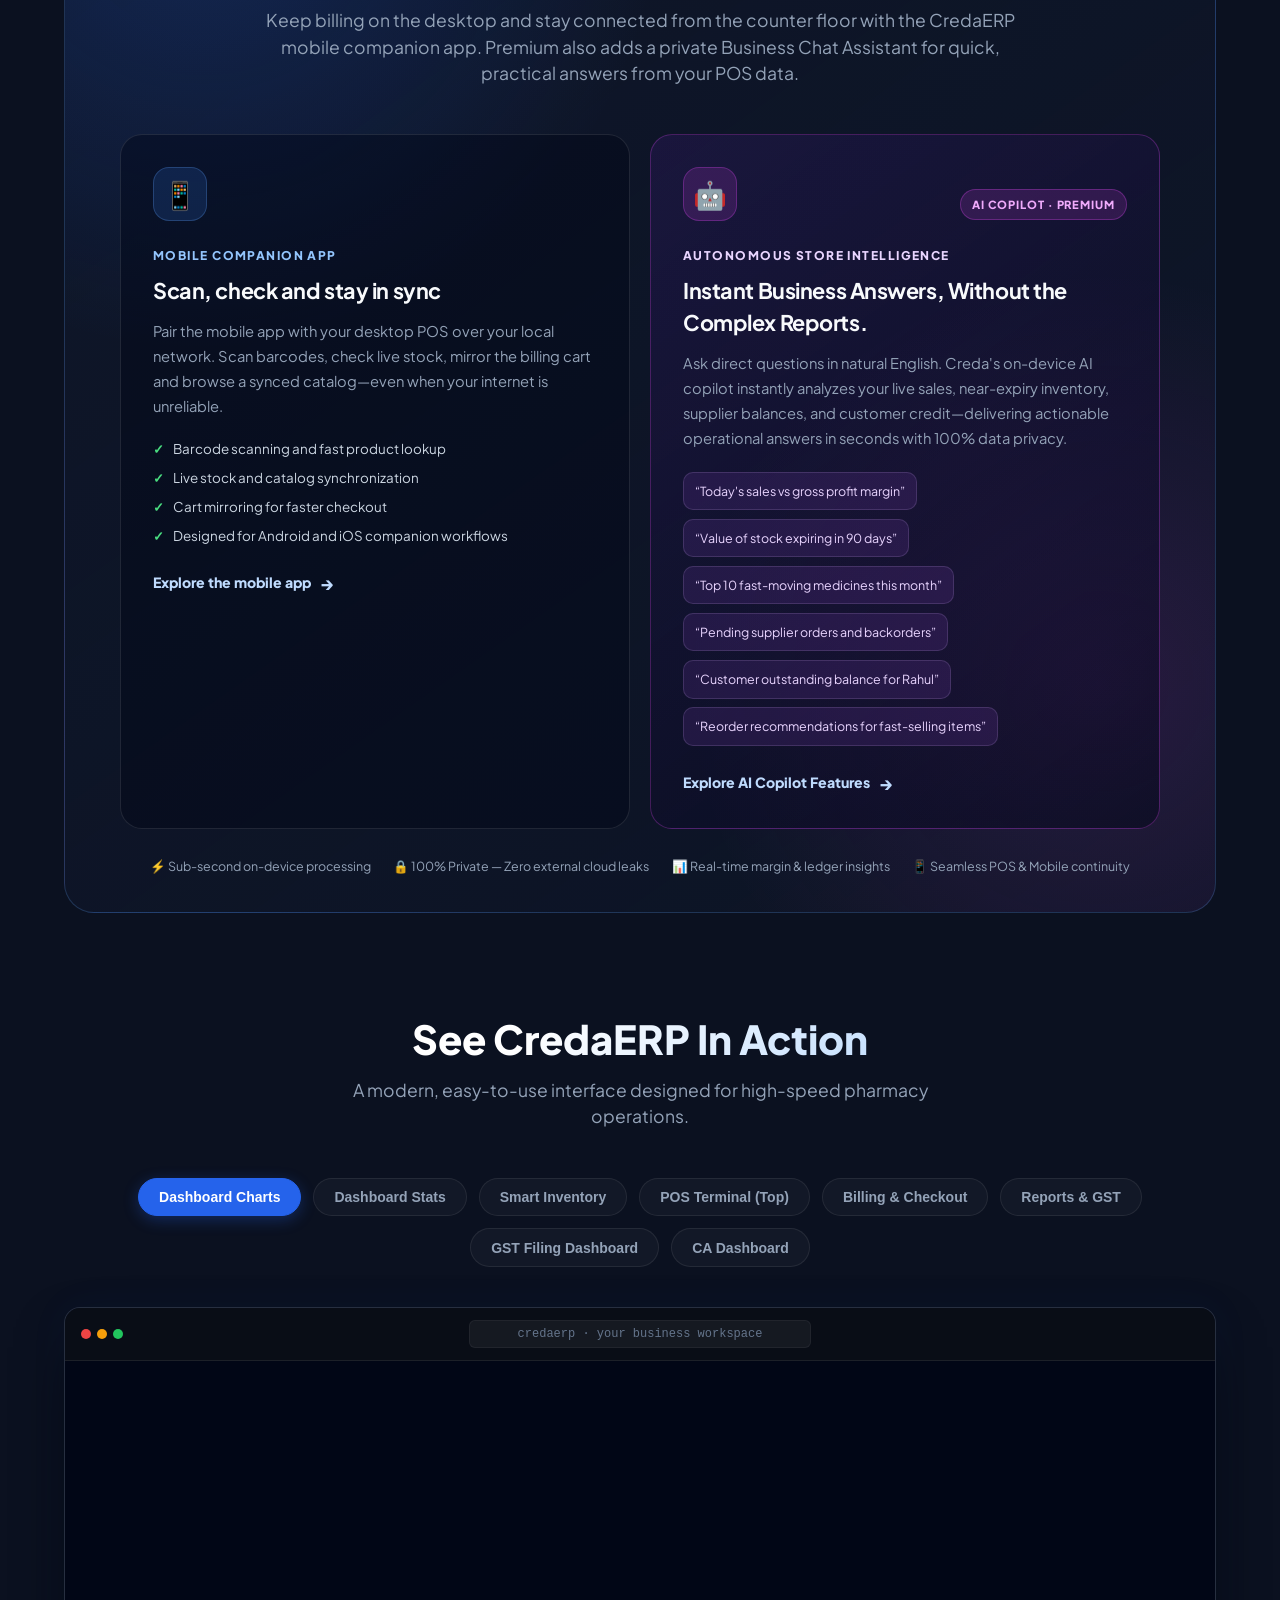
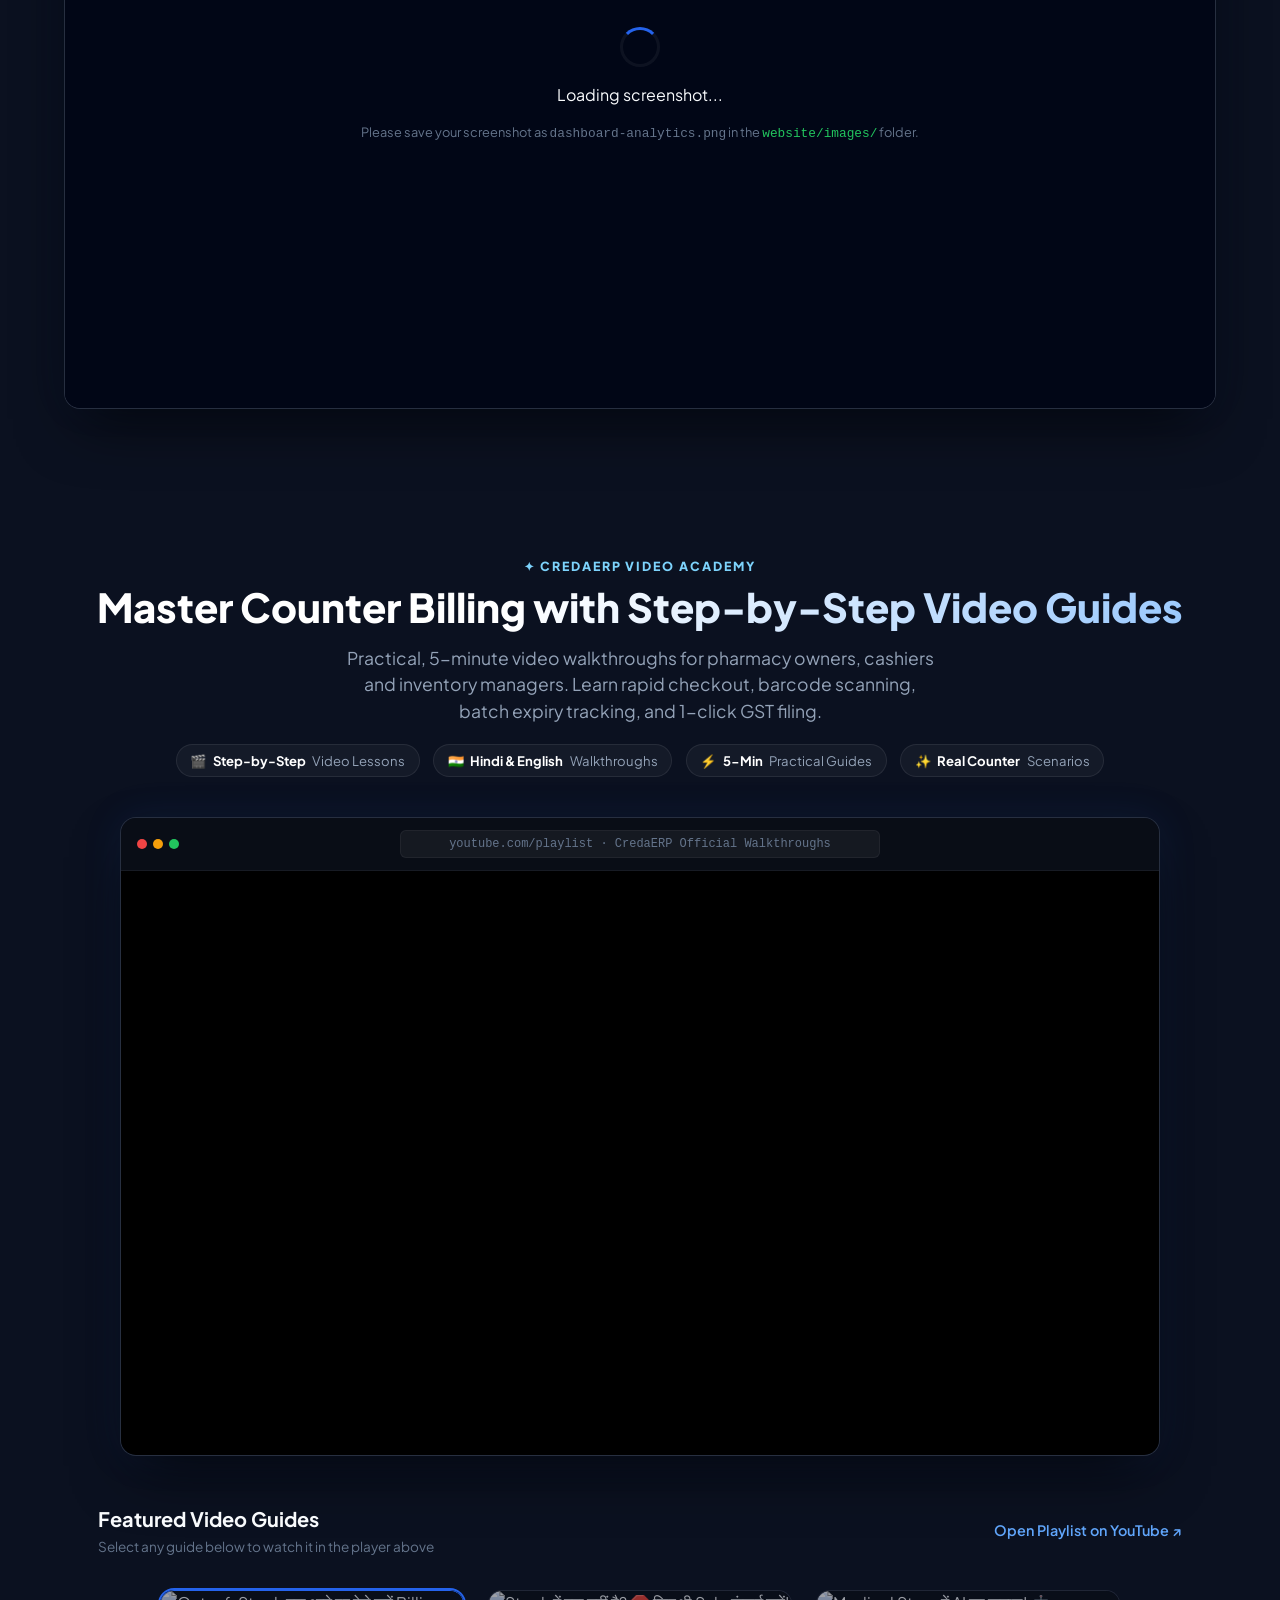
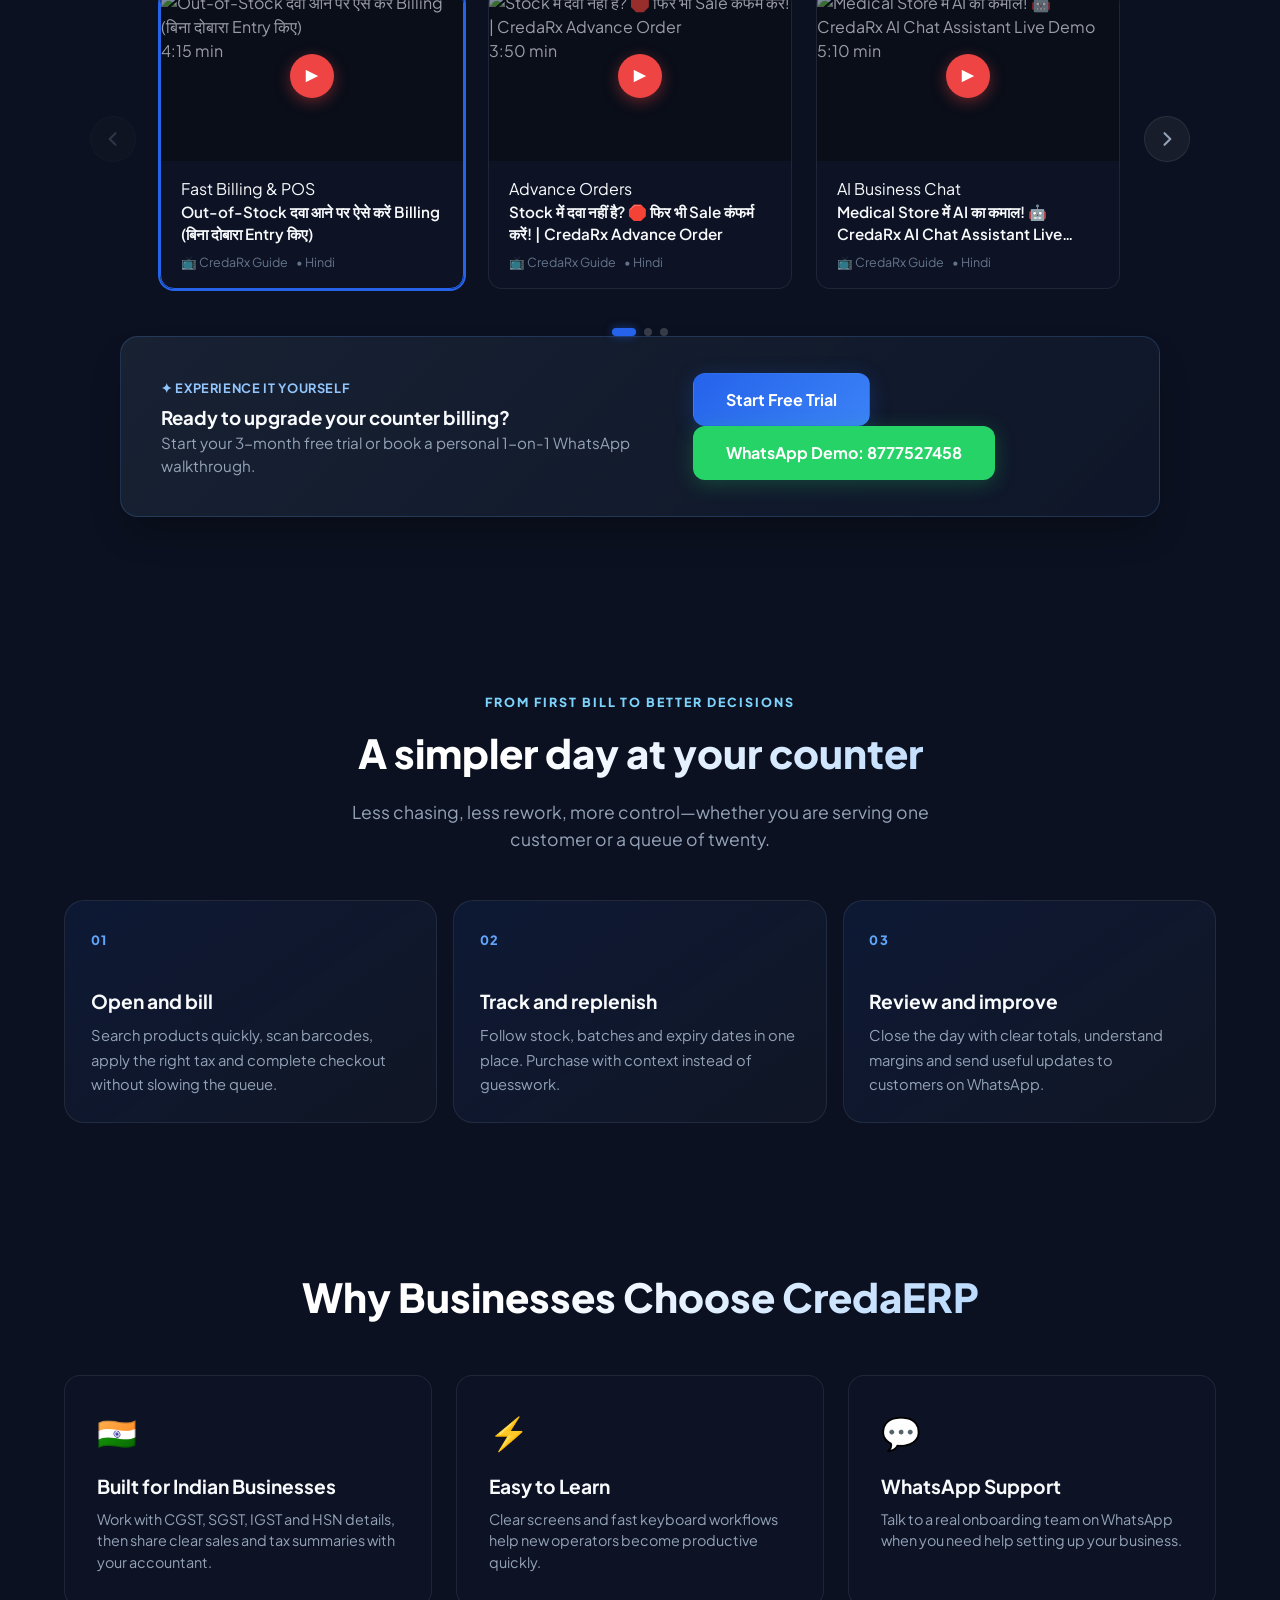
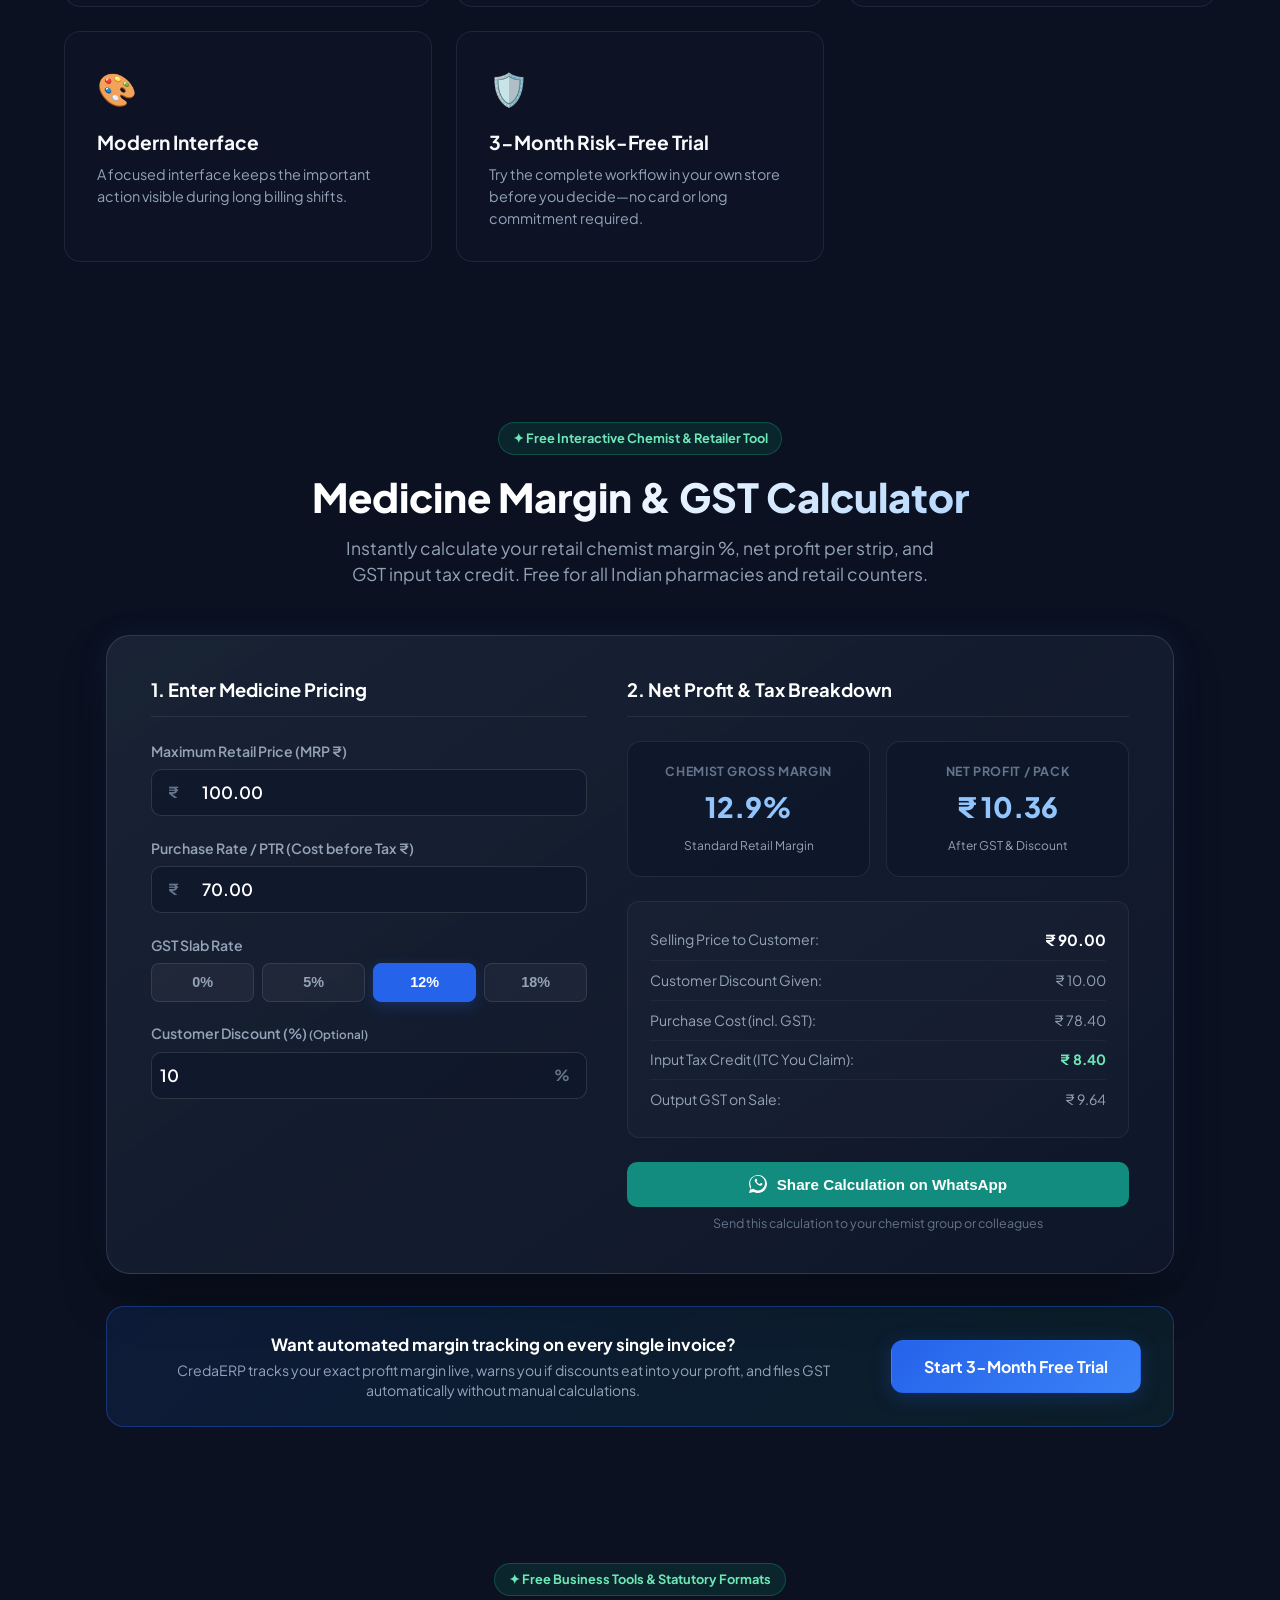
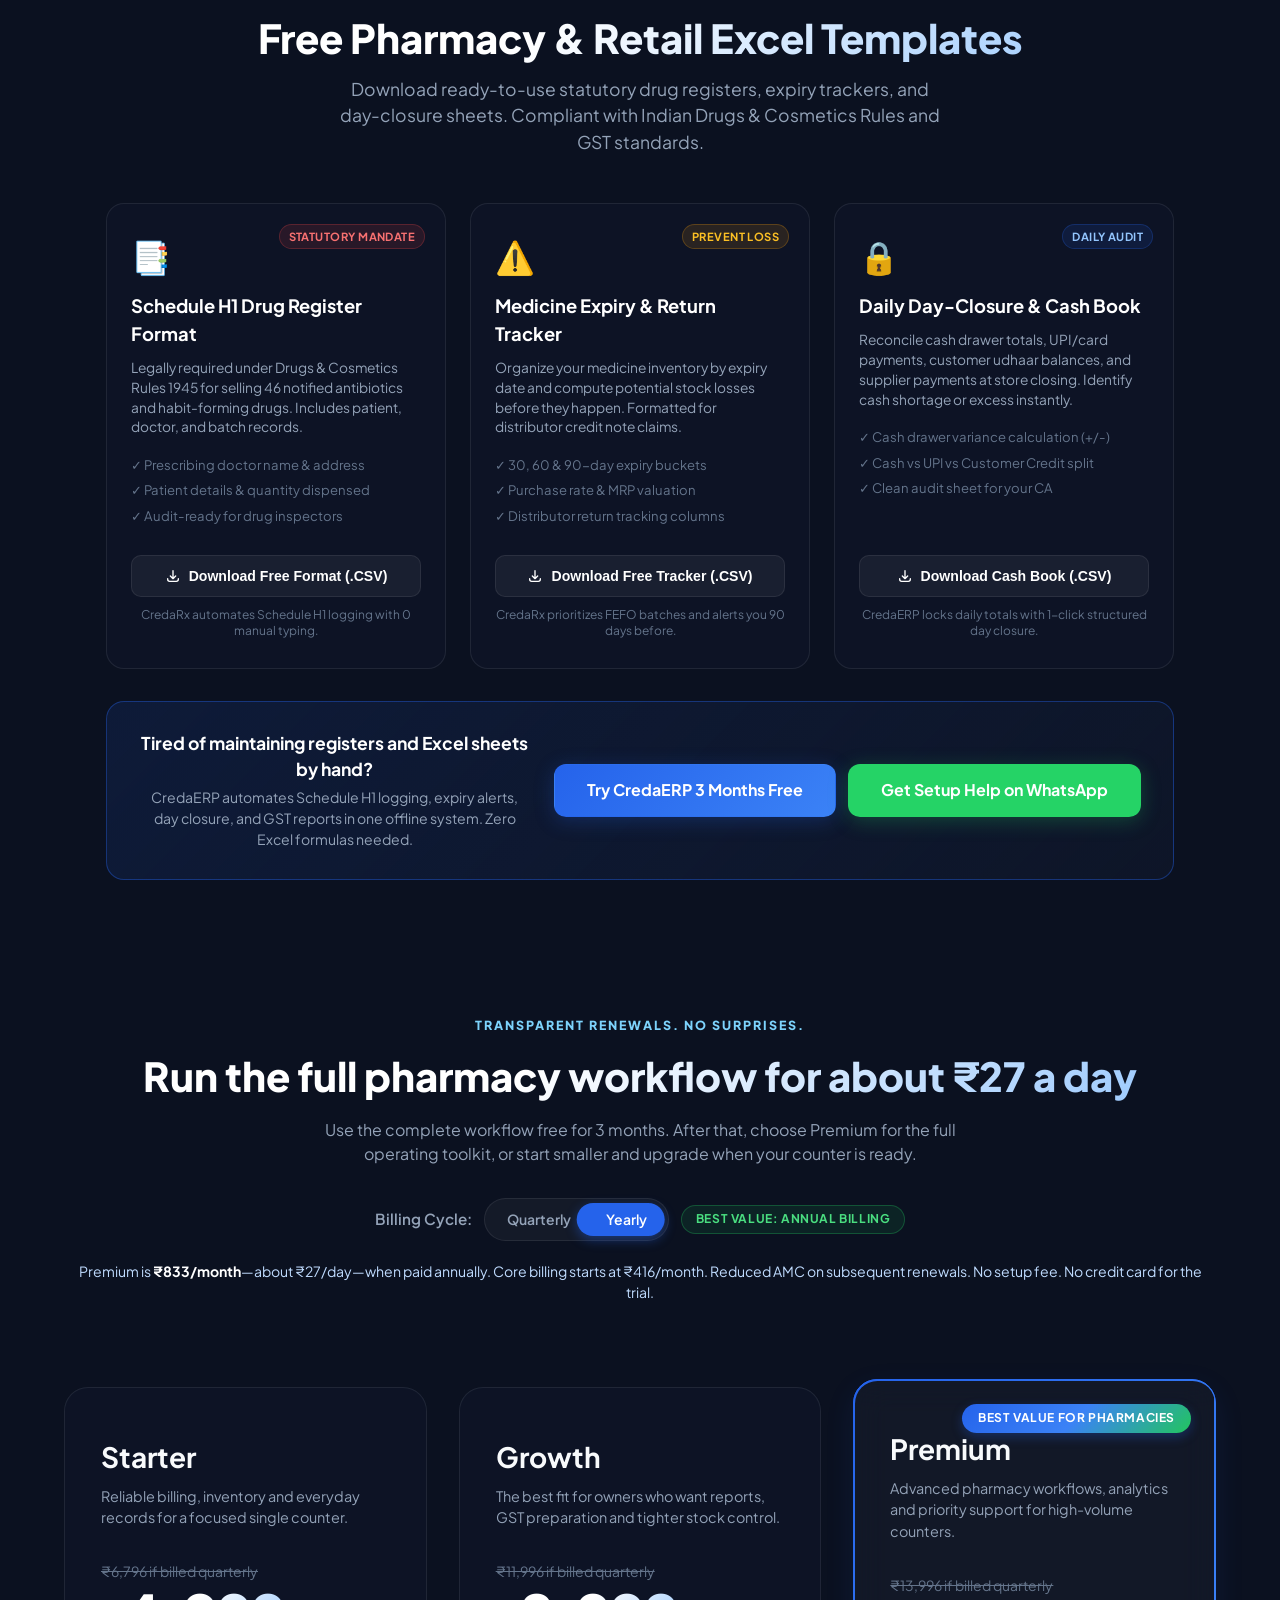
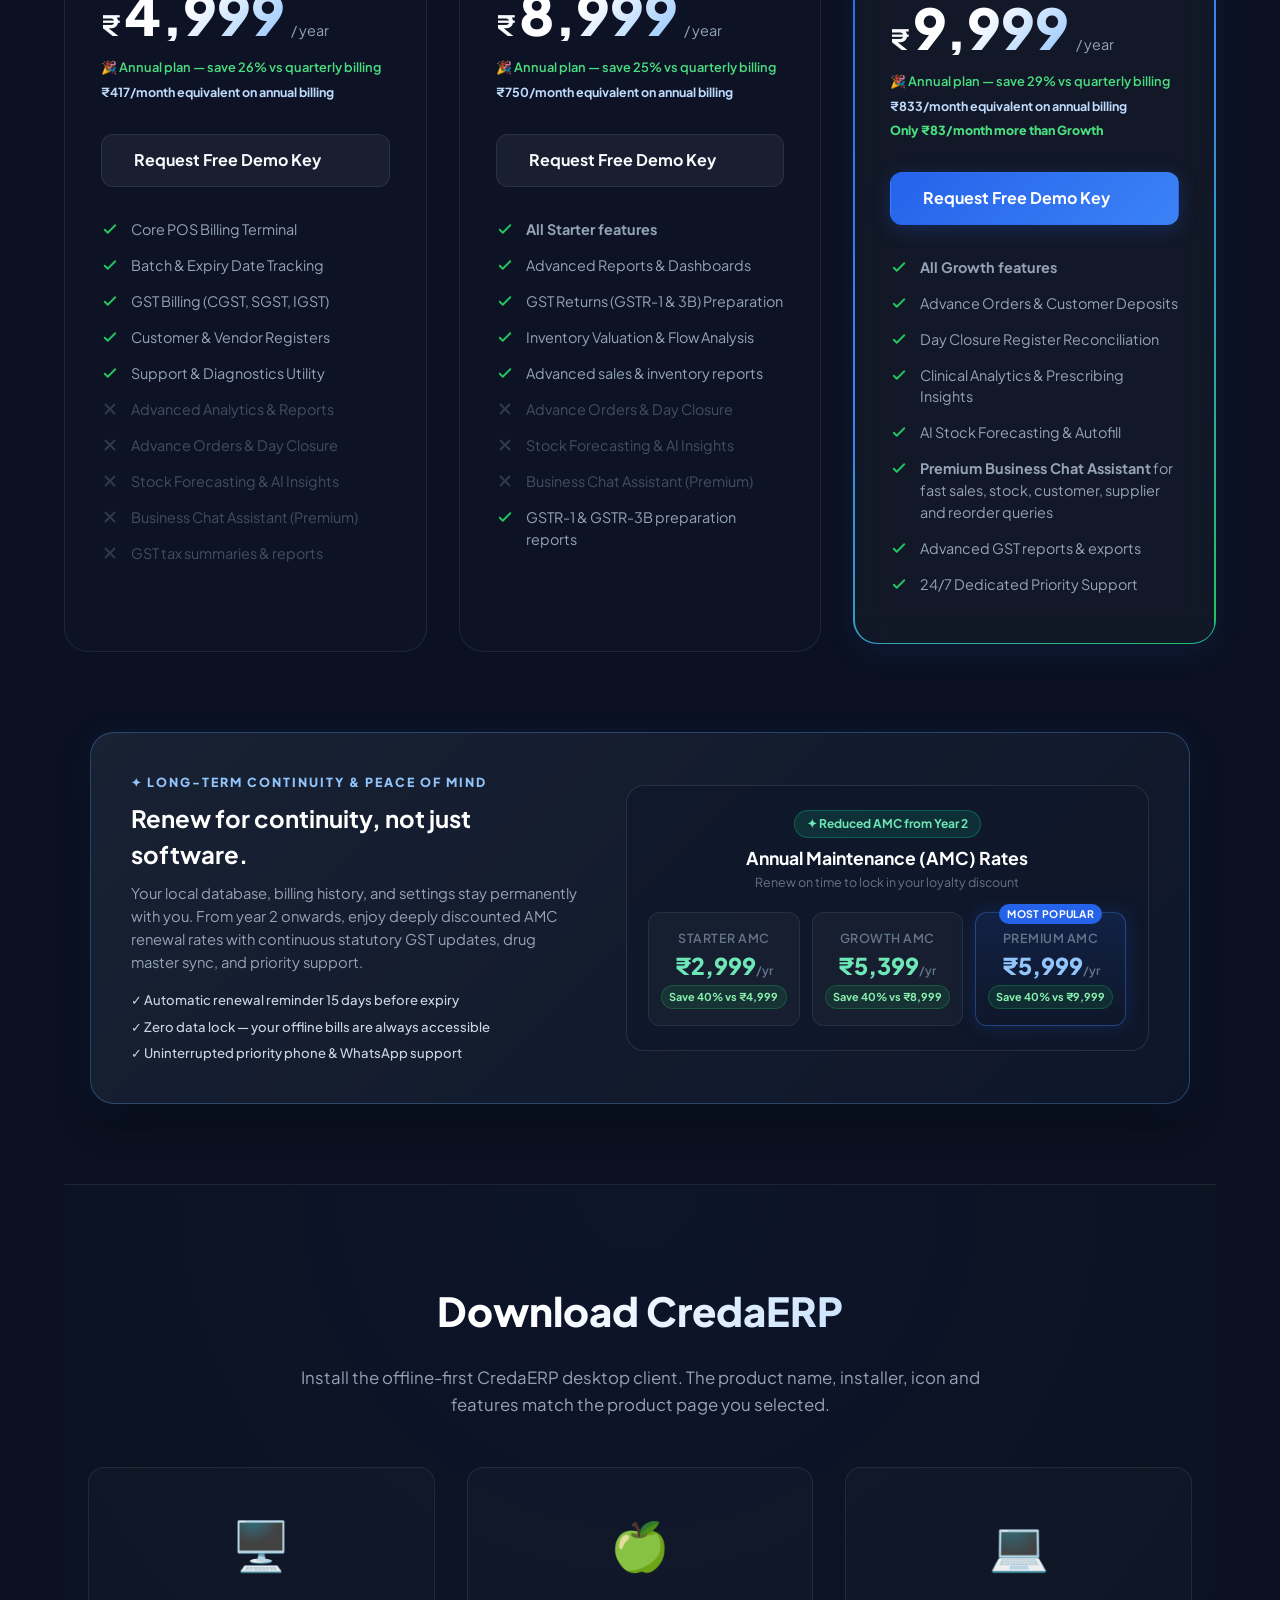
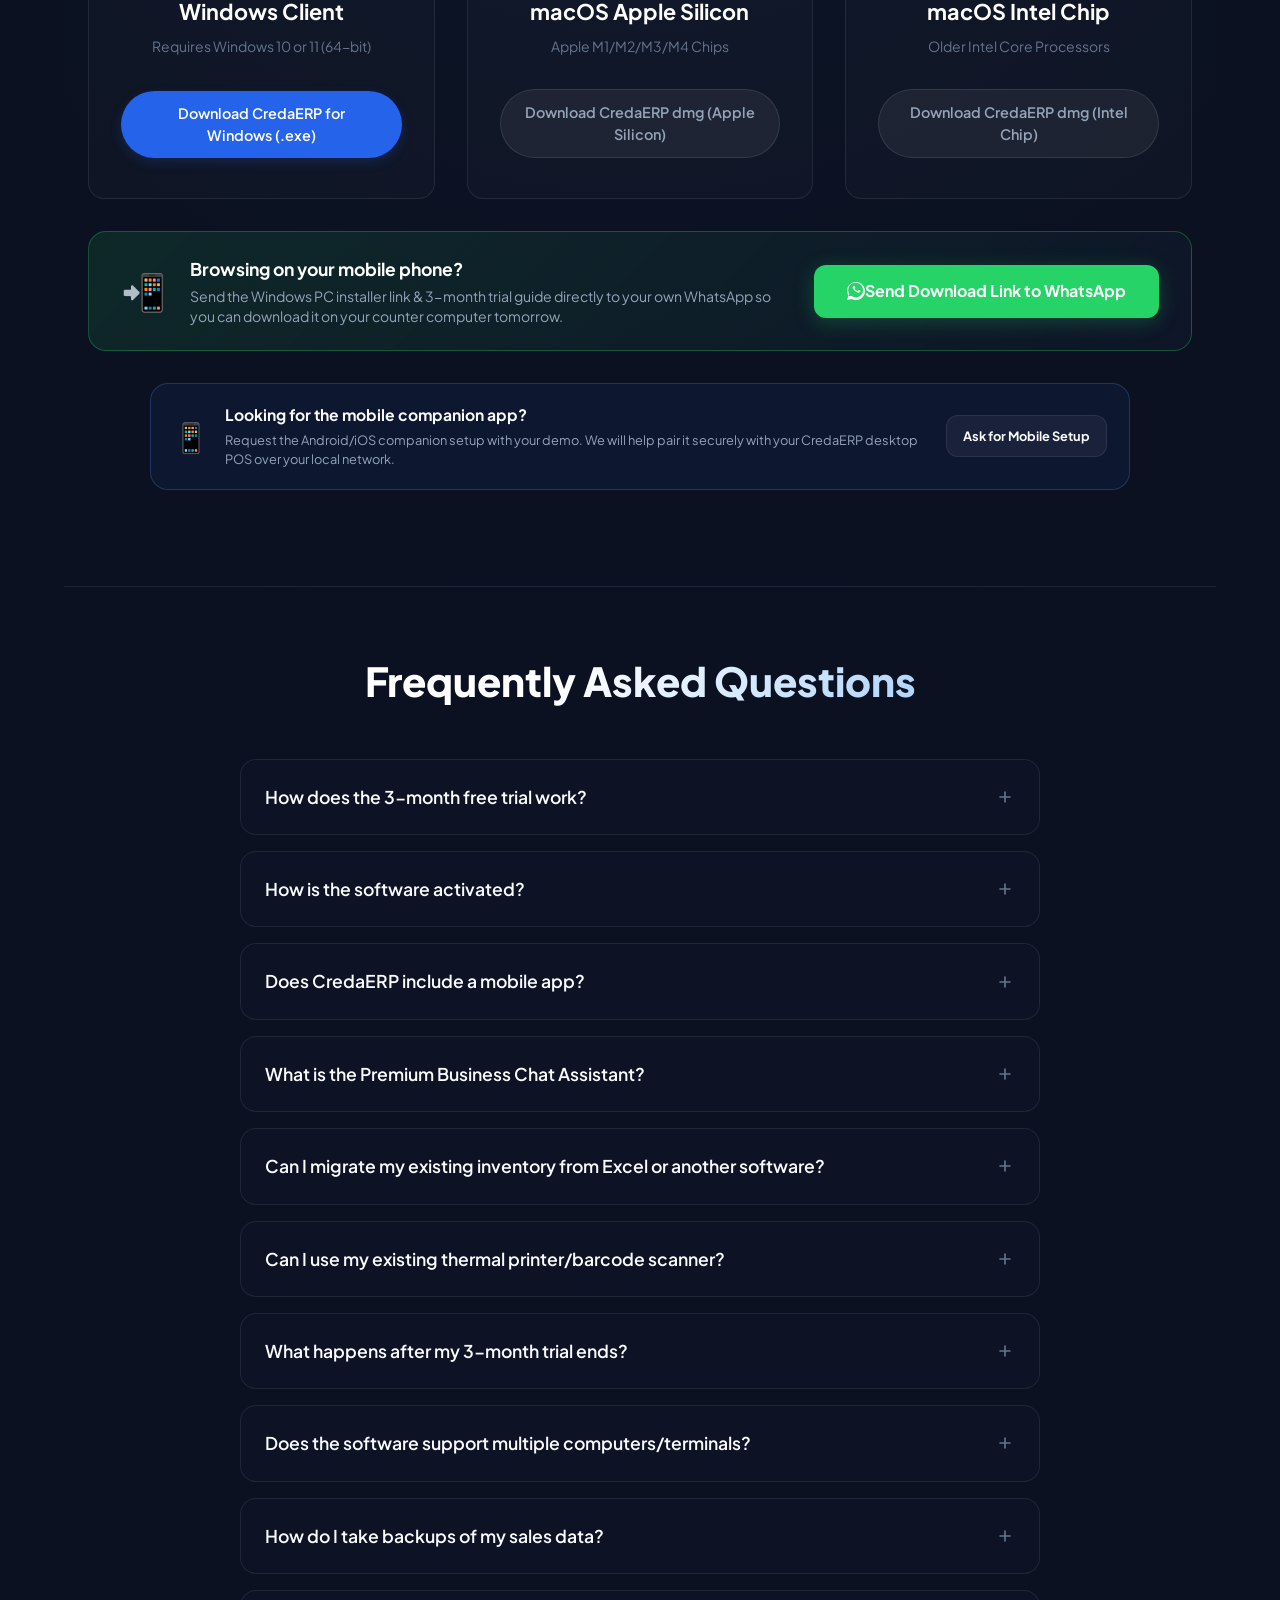
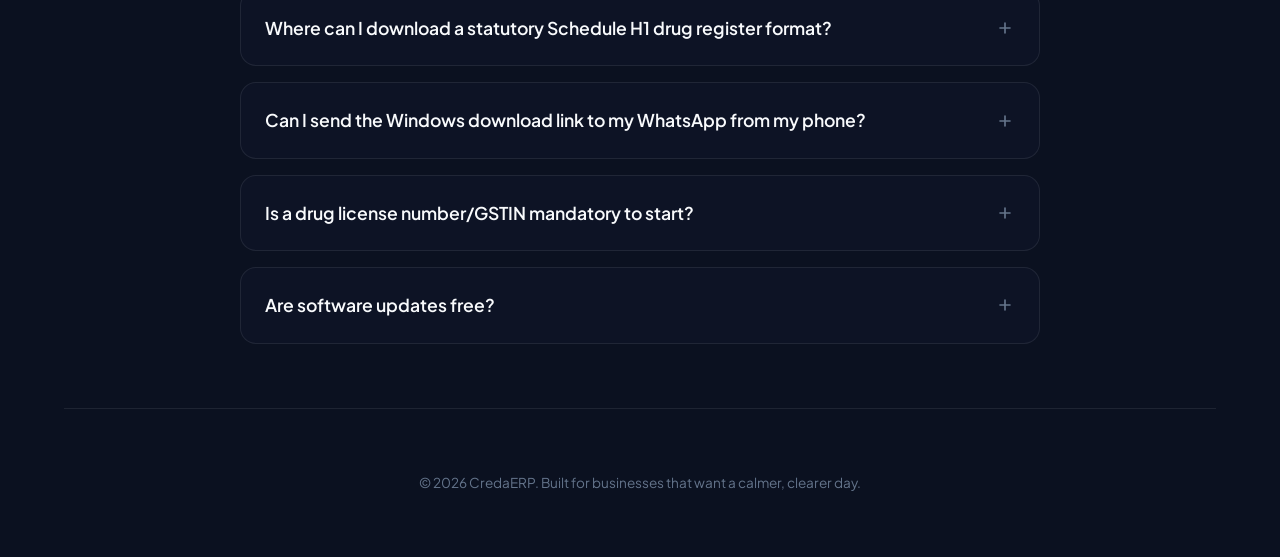
==== commit a17ffd4a: "Fix Netlify form detection; remove download links after submission; route leads to representative an" ====
--- a/index.html
+++ b/index.html
@@ -1331,8 +1331,10 @@
                 <h3 id="modal-plan-title">Request Free Demo Key</h3>
                 <p>No card. No pressure. Use the complete workflow free for 3 months.</p>
             </div>
-            <form id="demo-form" name="demo-request" method="POST" data-netlify="true" netlify-honeypot="bot-field">
+            <form id="demo-form" name="demo-request" method="POST" action="/" data-netlify="true" netlify data-netlify-honeypot="bot-field">
                 <input type="hidden" name="form-name" value="demo-request">
+                <input type="hidden" name="selected-plan" id="form-plan" value="Starter">
+                <input type="hidden" name="selected-product" id="form-product" value="CredaRx Pharmacy">
                 <p class="hidden" style="display:none;"><label>Don't fill this out: <input name="bot-field"></label></p>
                 <div class="form-group">
                     <label for="pharmacy-name">Business / Store Name</label>
